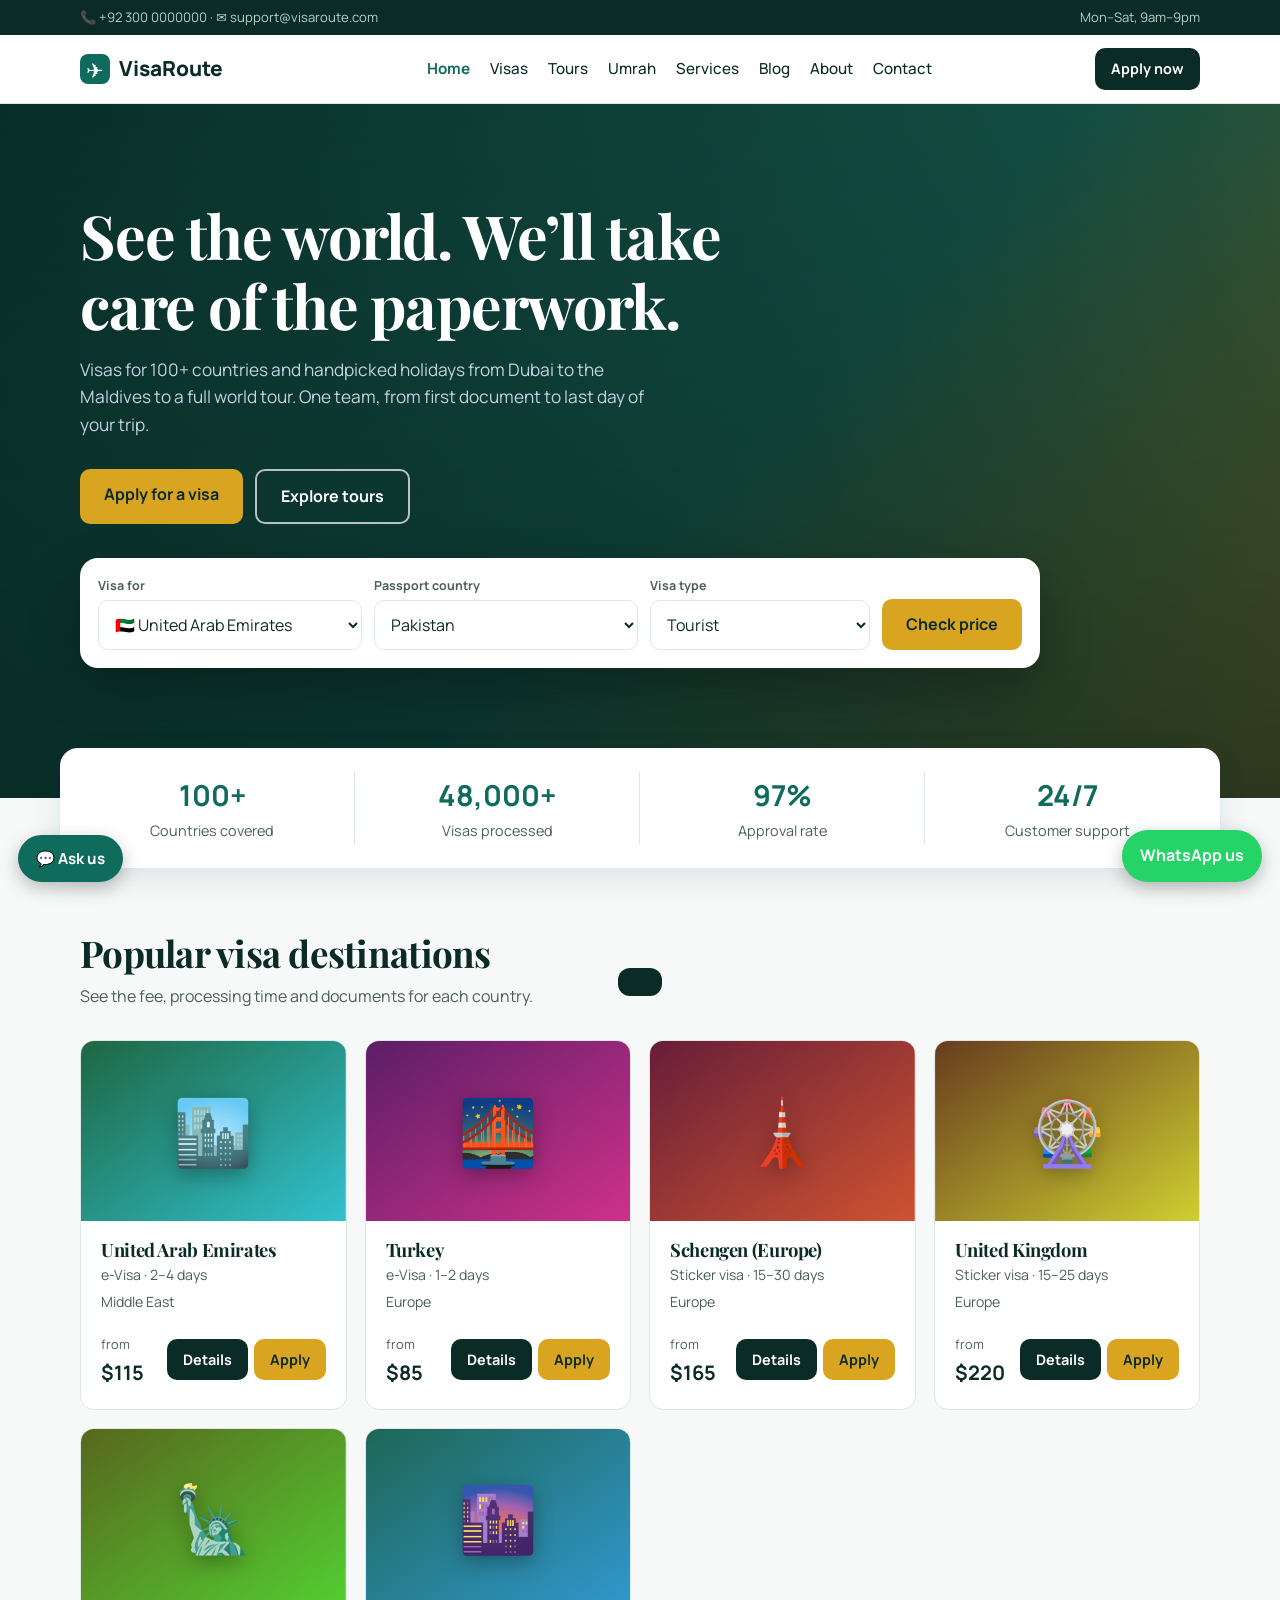
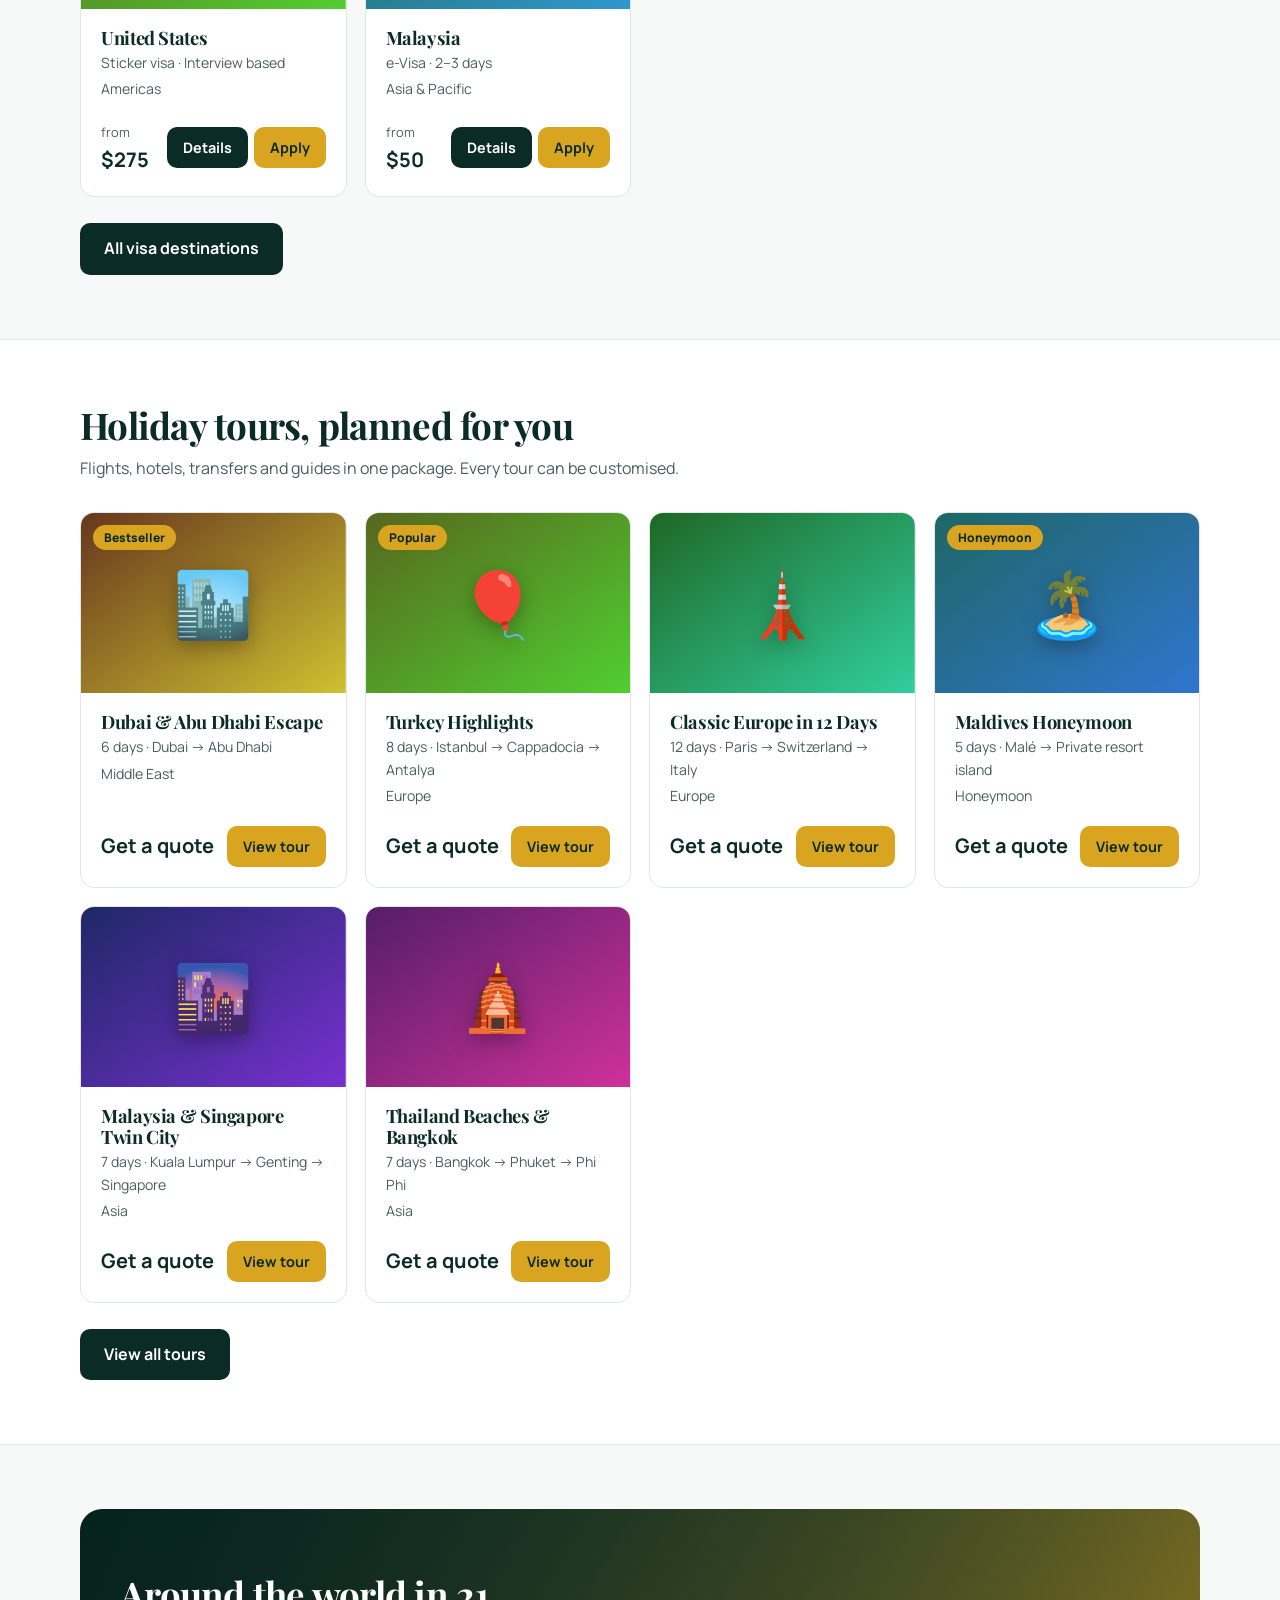
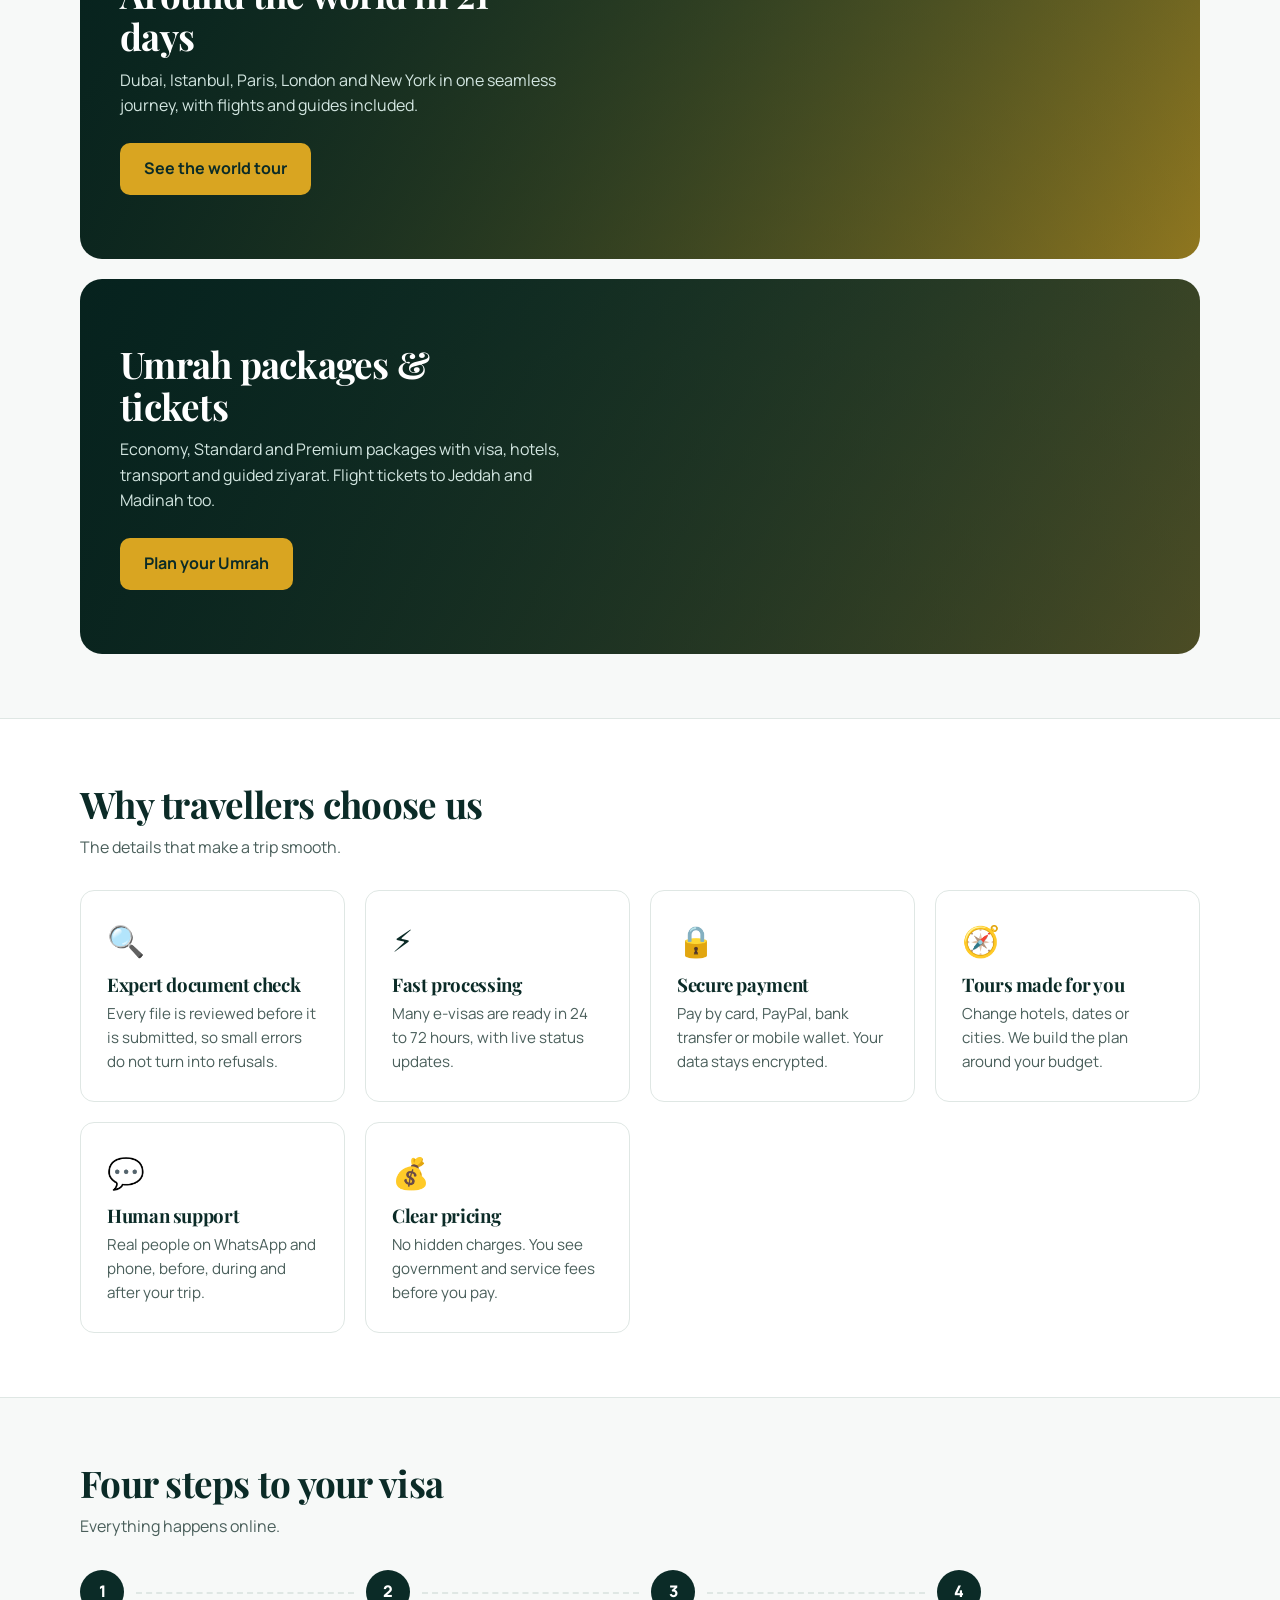
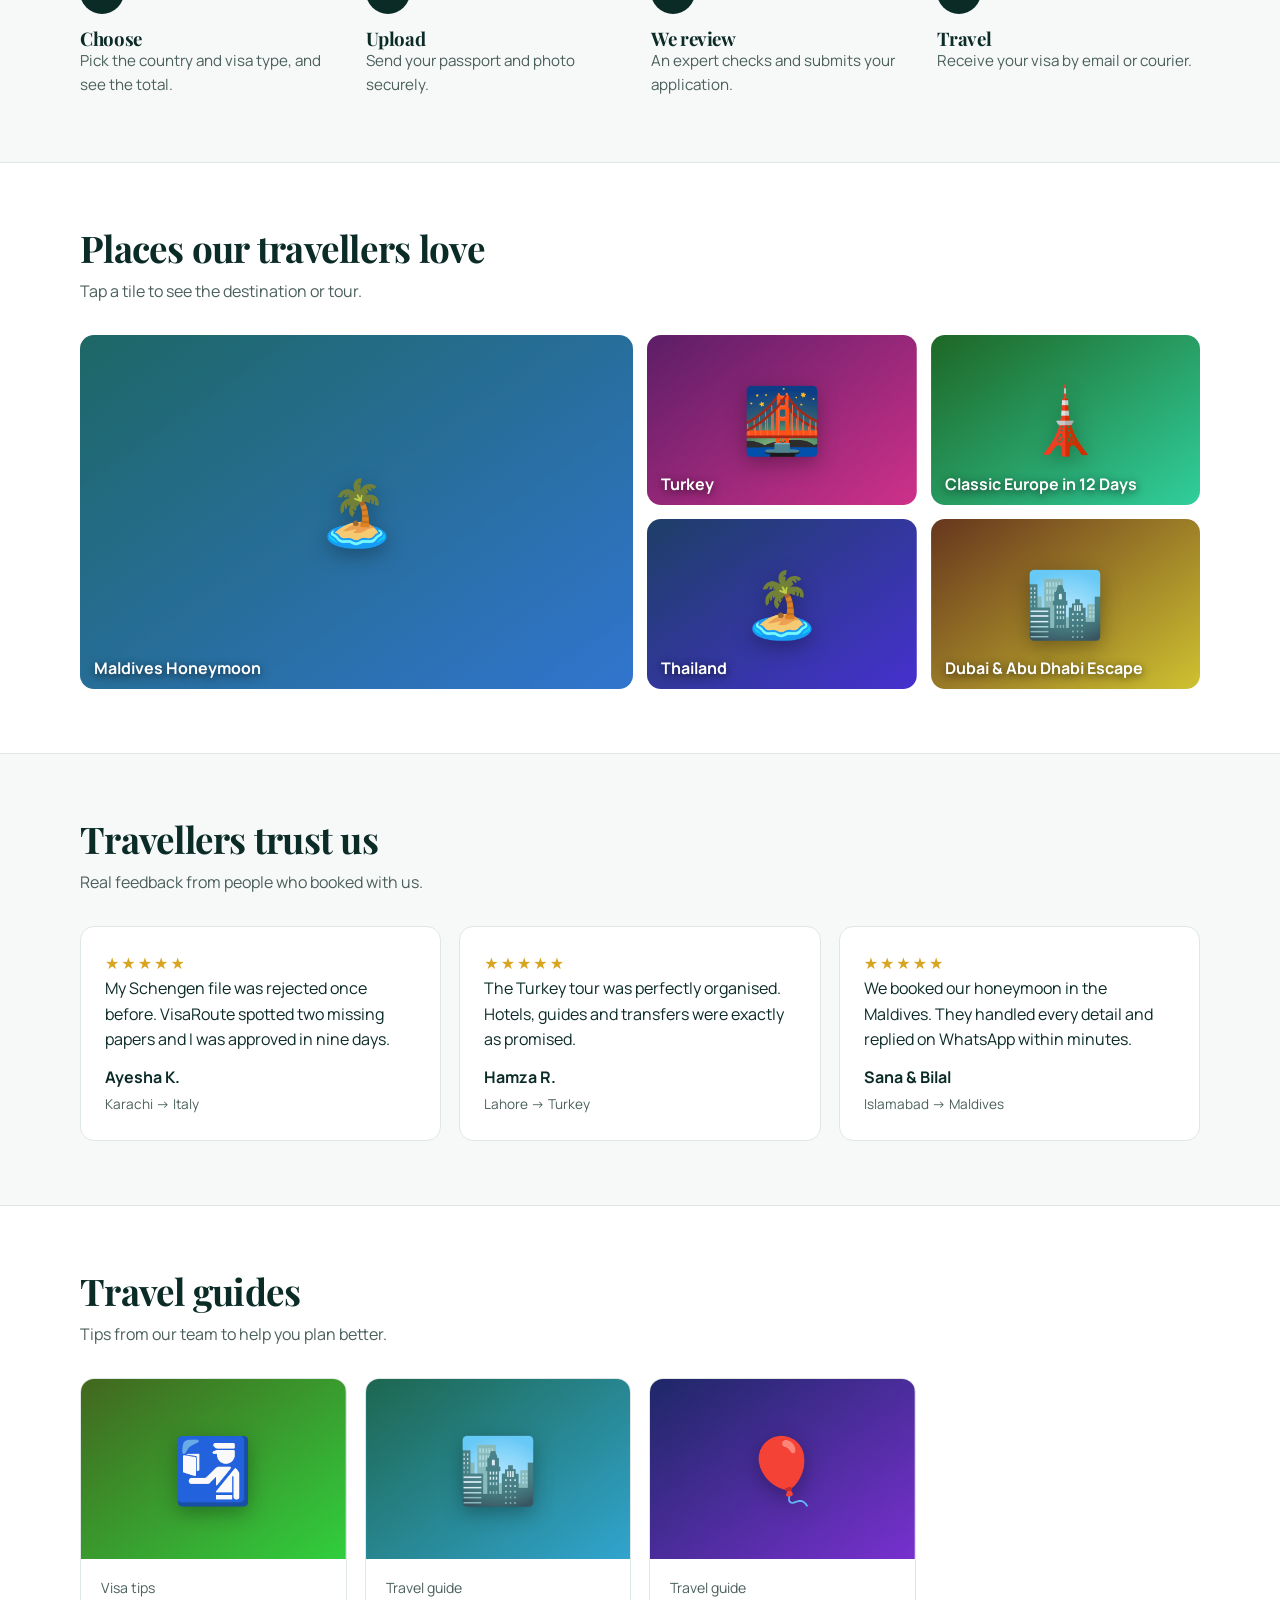
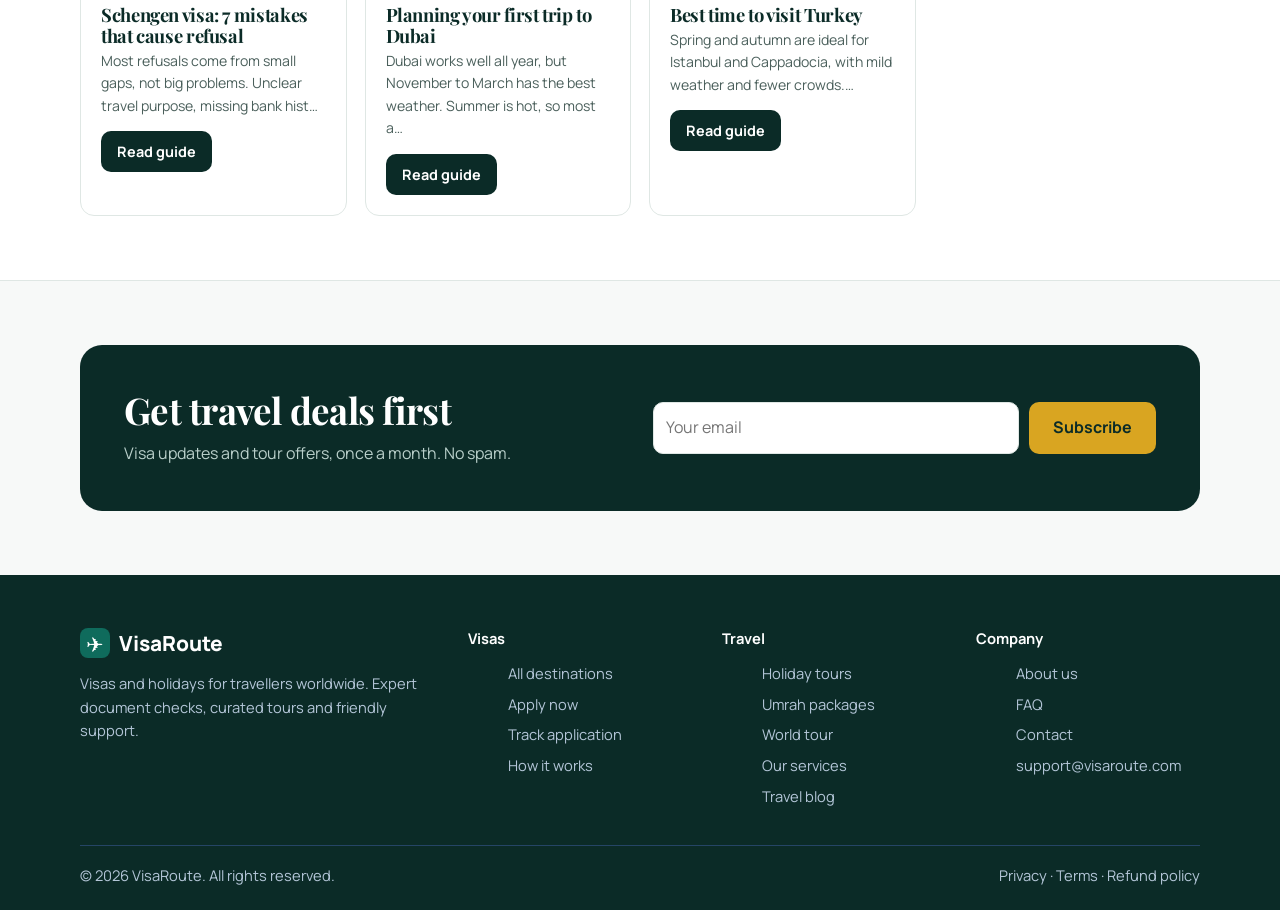
==== index.html @ 2e89bd29 "Add files via upload" ====
<!DOCTYPE html>
<html lang="en"><head><meta charset="utf-8"><meta name="viewport" content="width=device-width, initial-scale=1">
<title>VisaRoute – Visas & World Tours</title><meta name="description" content="Visa services for 100+ countries and curated holiday tours worldwide.">
<link rel="preconnect" href="https://fonts.googleapis.com"><link rel="preconnect" href="https://fonts.gstatic.com" crossorigin>
<link href="https://fonts.googleapis.com/css2?family=Manrope:wght@400;500;700;800&family=Playfair+Display:wght@600;700&display=swap" rel="stylesheet">
<link rel="stylesheet" href="style.css"></head>
<body data-page="home"><div id="hdr"></div>
<main>
<div class="hero" data-src="images/hero.jpg" data-ov="1"><div class="wrap">
<h1>See the world. We’ll take care of the paperwork.</h1>
<p>Visas for 100+ countries and handpicked holidays from Dubai to the Maldives to a full world tour. One team, from first document to last day of your trip.</p>
<div class="btns"><a class="btn" href="apply.html">Apply for a visa</a><a class="btn ghost" href="tours.html">Explore tours</a></div>
<form class="finder" id="finder"><div><label for="f-dest">Visa for</label><select id="f-dest"></select></div>
<div><label for="f-nat">Passport country</label><select id="f-nat"><option>Pakistan</option><option>India</option><option>Bangladesh</option><option>United Kingdom</option><option>Other</option></select></div>
<div><label for="f-type">Visa type</label><select id="f-type"><option>Tourist</option><option>Business</option><option>Transit</option><option>Family visit</option></select></div>
<button class="btn" type="submit">Check price</button></form></div></div>
<div class="stats"><div class="wrap"><div class="stat"><b>100+</b><span>Countries covered</span></div><div class="stat"><b>48,000+</b><span>Visas processed</span></div><div class="stat"><b>97%</b><span>Approval rate</span></div><div class="stat"><b>24/7</b><span>Customer support</span></div></div></div>
<section><div class="wrap"><h2>Popular visa destinations</h2><p class="sub">See the fee, processing time and documents for each country.</p><div class="grid" id="pop"></div>
<p style="margin-top:26px"><a class="btn dark" href="destinations.html">All visa destinations</a></p></div></section>
<section class="alt"><div class="wrap"><h2>Holiday tours, planned for you</h2><p class="sub">Flights, hotels, transfers and guides in one package. Every tour can be customised.</p><div class="grid" id="tpop"></div>
<p style="margin-top:26px"><a class="btn dark" href="tours.html">View all tours</a></p></div></section>
<section><div class="wrap"><div class="world"><h2>Around the world in 21 days</h2><p>Dubai, Istanbul, Paris, London and New York in one seamless journey, with flights and guides included.</p><a class="btn" href="tour.html?t=7">See the world tour</a></div><div class="world" style="margin-top:20px;background:linear-gradient(100deg,rgba(6,32,28,.92),rgba(6,32,28,.4)),linear-gradient(135deg,#0b3d36,#7a6a2a)"><h2>Umrah packages &amp; tickets</h2><p>Economy, Standard and Premium packages with visa, hotels, transport and guided ziyarat. Flight tickets to Jeddah and Madinah too.</p><a class="btn" href="umrah.html">Plan your Umrah</a></div></div></section>
<section class="alt"><div class="wrap"><h2>Why travellers choose us</h2><p class="sub">The details that make a trip smooth.</p><div class="feat">
<div><i>🔍</i><h3>Expert document check</h3><p>Every file is reviewed before it is submitted, so small errors do not turn into refusals.</p></div>
<div><i>⚡</i><h3>Fast processing</h3><p>Many e-visas are ready in 24 to 72 hours, with live status updates.</p></div>
<div><i>🔒</i><h3>Secure payment</h3><p>Pay by card, PayPal, bank transfer or mobile wallet. Your data stays encrypted.</p></div>
<div><i>🧭</i><h3>Tours made for you</h3><p>Change hotels, dates or cities. We build the plan around your budget.</p></div>
<div><i>💬</i><h3>Human support</h3><p>Real people on WhatsApp and phone, before, during and after your trip.</p></div>
<div><i>💰</i><h3>Clear pricing</h3><p>No hidden charges. You see government and service fees before you pay.</p></div></div></div></section>
<section><div class="wrap"><h2>Four steps to your visa</h2><p class="sub">Everything happens online.</p><div class="steps">
<div class="step"><h3>Choose</h3><p>Pick the country and visa type, and see the total.</p></div><div class="step"><h3>Upload</h3><p>Send your passport and photo securely.</p></div>
<div class="step"><h3>We review</h3><p>An expert checks and submits your application.</p></div><div class="step"><h3>Travel</h3><p>Receive your visa by email or courier.</p></div></div></div></section>
<section class="alt"><div class="wrap"><h2>Places our travellers love</h2><p class="sub">Tap a tile to see the destination or tour.</p><div class="mosaic" id="mos"></div></div></section>
<section><div class="wrap"><h2>Travellers trust us</h2><p class="sub">Real feedback from people who booked with us.</p><div class="quotes">
<div class="q"><div class="stars">★★★★★</div><p>My Schengen file was rejected once before. VisaRoute spotted two missing papers and I was approved in nine days.</p><b>Ayesha K.</b><br><span>Karachi → Italy</span></div>
<div class="q"><div class="stars">★★★★★</div><p>The Turkey tour was perfectly organised. Hotels, guides and transfers were exactly as promised.</p><b>Hamza R.</b><br><span>Lahore → Turkey</span></div>
<div class="q"><div class="stars">★★★★★</div><p>We booked our honeymoon in the Maldives. They handled every detail and replied on WhatsApp within minutes.</p><b>Sana &amp; Bilal</b><br><span>Islamabad → Maldives</span></div></div></div></section>
<section class="alt"><div class="wrap"><h2>Travel guides</h2><p class="sub">Tips from our team to help you plan better.</p><div class="grid" id="blogp"></div></div></section>
<section><div class="wrap"><div class="news"><div><h2 style="color:#fff">Get travel deals first</h2><p>Visa updates and tour offers, once a month. No spam.</p></div>
<form id="nl"><input type="email" placeholder="Your email" aria-label="Email" required><button class="btn" type="submit">Subscribe</button></form></div></div></section>
</main>
<div id="ftr"></div>
<script src="app.js"></script></body></html>
---- style.css ----
:root{--ink:#0b2b27;--ink2:#4a5f5b;--bg:#f7f9f8;--line:#dfe7e4;--teal:#0f6b5c;--teal-d:#0a4f44;--amber:#d9a521;--r:14px;font-family:Manrope,system-ui,Segoe UI,Arial,sans-serif}
*{box-sizing:border-box;margin:0}html{scroll-behavior:smooth}
body{background:var(--bg);color:var(--ink);line-height:1.6}
a{color:inherit;text-decoration:none}:focus-visible{outline:3px solid var(--amber);outline-offset:2px}
.wrap{max-width:1160px;margin:auto;padding:0 20px}section{padding:64px 0}
h1,h2,h3{line-height:1.15;letter-spacing:-.02em}h2{font-size:clamp(1.7rem,3.5vw,2.3rem);margin-bottom:10px}
.sub{color:var(--ink2);max-width:60ch;margin-bottom:30px}
.btn{display:inline-block;border:0;cursor:pointer;font:inherit;font-weight:700;padding:13px 24px;border-radius:10px;background:var(--amber);color:var(--ink);transition:background .15s}
.btn:hover{background:#ffbb1f}.btn.dark{background:var(--ink);color:#fff}.btn.teal{background:var(--teal);color:#fff}.btn.teal:hover{background:var(--teal-d)}.btn.sm{padding:9px 16px;font-size:.9rem}
header{position:sticky;top:0;z-index:20;background:rgba(255,255,255,.95);backdrop-filter:blur(8px);border-bottom:1px solid var(--line)}
.nav{display:flex;align-items:center;justify-content:space-between;height:68px}
.logo{font-weight:800;font-size:1.3rem;display:flex;gap:9px;align-items:center}
.logo i{width:30px;height:30px;border-radius:8px;background:var(--teal);display:grid;place-items:center;color:#fff;font-style:normal}
nav ul{display:flex;gap:24px;list-style:none;font-weight:500;font-size:.95rem}
nav a:hover,nav a.on{color:var(--teal)}nav a.on{font-weight:700}
.menu{display:none;background:none;border:1px solid var(--line);border-radius:8px;padding:8px 12px;font:inherit;cursor:pointer}
.hero{background:var(--ink);color:#fff;padding:72px 0 116px;position:relative;overflow:hidden}
.hero:before{content:"";position:absolute;right:-120px;top:-120px;width:520px;height:520px;border-radius:50%;border:70px solid rgba(15,139,141,.28)}
.hero .wrap{position:relative}.hero h1{font-size:clamp(2.2rem,5.6vw,3.8rem);max-width:15ch;margin-bottom:16px}
.hero p{color:#c3d3e3;max-width:54ch;font-size:1.08rem;margin-bottom:30px}
.ph{background:var(--ink);color:#fff;padding:46px 0}.ph h1{font-size:clamp(1.9rem,4vw,2.8rem)}.ph p{color:#c3d3e3;margin-top:8px;max-width:60ch}
.crumb{font-size:.85rem;color:#9fb6cc;margin-bottom:8px}.crumb a:hover{color:#fff}
.finder{background:#fff;color:var(--ink);border-radius:18px;padding:18px;display:grid;grid-template-columns:1.2fr 1.2fr 1fr auto;gap:12px;box-shadow:0 20px 50px rgba(0,0,0,.28);max-width:960px}
label{font-size:.78rem;font-weight:700;color:var(--ink2);display:block;margin-bottom:4px}
select,input,textarea{width:100%;font:inherit;padding:12px;border:1px solid var(--line);border-radius:10px;background:#fff;color:var(--ink)}
.finder .btn{align-self:end}
.stats{margin-top:-50px;position:relative;z-index:2}
.stats .wrap{display:grid;grid-template-columns:repeat(4,1fr);background:#fff;border-radius:18px;box-shadow:0 10px 30px rgba(14,42,71,.1);padding:24px 10px}
.stat{text-align:center;border-right:1px solid var(--line)}.stat:last-child{border:0}.stat b{display:block;font-size:1.8rem;color:var(--teal)}.stat span{font-size:.9rem;color:var(--ink2)}
.bar{display:flex;flex-wrap:wrap;gap:10px;margin-bottom:24px;align-items:center}.bar input{max-width:280px}
.chip{border:1px solid var(--line);background:#fff;padding:8px 16px;border-radius:99px;font:inherit;font-weight:500;cursor:pointer}
.chip[aria-pressed=true]{background:var(--ink);color:#fff;border-color:var(--ink)}
.grid{display:grid;grid-template-columns:repeat(auto-fill,minmax(250px,1fr));gap:18px}
.dest{background:#fff;border:1px solid var(--line);border-radius:var(--r);padding:22px;display:flex;flex-direction:column;gap:4px;transition:box-shadow .2s}
.dest:hover{box-shadow:0 12px 28px rgba(14,42,71,.12)}.flag{font-size:2.4rem;line-height:1}.dest h3{font-size:1.15rem;margin-top:6px}
.meta{font-size:.88rem;color:var(--ink2)}.price{display:flex;justify-content:space-between;align-items:center;margin-top:auto;padding-top:14px;gap:8px}
.price b{font-size:1.25rem}.price small{color:var(--ink2);font-size:.8rem}.price div:last-child{display:flex;gap:6px}
.types{display:grid;grid-template-columns:repeat(auto-fit,minmax(230px,1fr));gap:18px}
.type{background:#fff;border:1px solid var(--line);border-left:5px solid var(--teal);border-radius:var(--r);padding:22px}
.type:nth-child(2){border-left-color:var(--amber)}.type:nth-child(3){border-left-color:var(--ink)}.type:nth-child(4){border-left-color:#c8553d}
.type p{color:var(--ink2);font-size:.95rem;margin-top:6px}
.alt{background:#fff;border-block:1px solid var(--line)}
.steps{display:grid;grid-template-columns:repeat(4,1fr);gap:22px;counter-reset:s}
.step{position:relative;padding-top:58px}.step:before{counter-increment:s;content:counter(s);position:absolute;top:0;left:0;width:44px;height:44px;border-radius:50%;background:var(--ink);color:#fff;display:grid;place-items:center;font-weight:800}
.step:not(:last-child):after{content:"";position:absolute;top:22px;left:56px;right:-10px;border-top:2px dashed var(--line)}.step p{color:var(--ink2);font-size:.95rem}
.two{display:grid;grid-template-columns:1.5fr 1fr;gap:28px;align-items:start}
.box{background:#fff;border:1px solid var(--line);border-radius:18px;padding:28px}
.form{display:grid;grid-template-columns:1fr 1fr;gap:14px}.form .full{grid-column:1/-1}
.pay{display:grid;grid-template-columns:1fr 1fr;gap:10px}
.pay label{margin:0;display:flex;gap:10px;align-items:center;border:1.5px solid var(--line);padding:12px;border-radius:10px;font-size:.92rem;color:var(--ink);cursor:pointer}
.pay input,.chk input{width:auto}.pay label:has(input:checked){border-color:var(--teal);background:#eaf6f6}
.sum{position:sticky;top:90px}.sum .row{display:flex;justify-content:space-between;gap:10px;padding:9px 0;border-bottom:1px dashed var(--line);font-size:.95rem}
.sum .total{font-size:1.3rem;font-weight:800;border:0;padding-top:16px}.note{font-size:.82rem;color:var(--ink2);margin-top:12px}
.facts{display:grid;grid-template-columns:repeat(auto-fit,minmax(150px,1fr));gap:12px;margin-bottom:26px}
.facts div{background:#fff;border:1px solid var(--line);border-radius:12px;padding:14px}.facts span{font-size:.8rem;color:var(--ink2);display:block}.facts b{font-size:1.05rem}
.list{list-style:none;display:grid;gap:10px;margin:14px 0 0}.list li{padding-left:30px;position:relative}.list li:before{content:"✓";position:absolute;left:0;color:#fff;background:var(--teal);width:20px;height:20px;border-radius:50%;font-size:.75rem;display:grid;place-items:center;top:3px}
.tl{list-style:none;margin:20px 0 0;border-left:3px solid var(--line);padding-left:22px}.tl li{position:relative;padding-bottom:22px;color:var(--ink2)}
.tl li:before{content:"";position:absolute;left:-30px;top:4px;width:14px;height:14px;border-radius:50%;background:#fff;border:3px solid var(--line)}.tl li.done{color:var(--ink);font-weight:700}.tl li.done:before{background:var(--teal);border-color:var(--teal)}
.quotes{display:grid;grid-template-columns:repeat(auto-fit,minmax(280px,1fr));gap:18px}.q{background:#fff;border:1px solid var(--line);border-radius:var(--r);padding:24px}
.q p{margin-bottom:12px}.q span{color:var(--ink2);font-size:.85rem}.stars{color:var(--amber);letter-spacing:2px}
details{background:#fff;border:1px solid var(--line);border-radius:12px;padding:16px 20px;margin-bottom:10px}summary{font-weight:700;cursor:pointer}details p{color:var(--ink2);margin-top:8px}
.cta{background:var(--teal);color:#fff;text-align:center;border-radius:22px;padding:52px 24px}.cta p{margin:10px auto 22px;max-width:50ch;color:#d8f1f1}
footer{background:var(--ink);color:#b4c6d8;padding:52px 0 22px;font-size:.92rem}
.fgrid{display:grid;grid-template-columns:1.6fr 1fr 1fr 1fr;gap:30px;margin-bottom:30px}footer h4{color:#fff;margin-bottom:12px}footer li{list-style:none;margin-bottom:7px}footer a:hover{color:#fff}
.copy{border-top:1px solid #254566;padding-top:18px;display:flex;justify-content:space-between;flex-wrap:wrap;gap:10px}
.wa{position:fixed;right:18px;bottom:18px;z-index:30;background:#25d366;color:#fff;font-weight:700;padding:13px 18px;border-radius:99px;box-shadow:0 6px 18px rgba(0,0,0,.25)}
#toast{position:fixed;left:50%;bottom:24px;transform:translate(-50%,120px);background:var(--ink);color:#fff;padding:14px 22px;border-radius:12px;transition:transform .3s;z-index:40;max-width:90vw}#toast.on{transform:translate(-50%,0)}
.ok{text-align:center;padding:20px 0}.ok h2{color:var(--teal)}.ref{display:inline-block;background:#eaf6f6;border:2px dashed var(--teal);padding:10px 22px;border-radius:10px;font-size:1.4rem;font-weight:800;margin:12px 0}
@media(max-width:900px){nav ul{display:none;position:absolute;top:68px;left:0;right:0;background:#fff;flex-direction:column;padding:18px 20px;border-bottom:1px solid var(--line);gap:14px}nav ul.open{display:flex}.menu{display:block}
.finder{grid-template-columns:1fr 1fr}.finder .btn{grid-column:1/-1}.stats .wrap{grid-template-columns:1fr 1fr;row-gap:18px}.stat:nth-child(2){border:0}
.steps{grid-template-columns:1fr 1fr}.step:after{display:none}.two{grid-template-columns:1fr}.sum{position:static}.fgrid{grid-template-columns:1fr 1fr}}
@media(max-width:560px){.finder,.form,.pay,.steps,.fgrid{grid-template-columns:1fr}section{padding:48px 0}.hide-sm{display:none}}
@media(prefers-reduced-motion:reduce){*{transition:none!important;scroll-behavior:auto!important}}

#hdr{display:contents}
h1,h2,h3{font-family:'Playfair Display',Georgia,serif;font-weight:700}
.top{background:var(--ink);color:#b9cfca;font-size:.82rem;padding:7px 0}.top .wrap{display:flex;justify-content:space-between;gap:12px;flex-wrap:wrap}
.hero{background:linear-gradient(rgba(6,32,28,.5),rgba(6,32,28,.82)),linear-gradient(135deg,#0b3d36,#1e7a69 55%,#d9a521);background-size:cover;background-position:center;padding:96px 0 130px}
.hero:before{display:none}.hero h1{max-width:17ch}.hero .btns{display:flex;gap:12px;flex-wrap:wrap;margin-bottom:34px}
.btn.ghost{background:transparent;color:#fff;border:2px solid rgba(255,255,255,.7)}.btn.ghost:hover{background:rgba(255,255,255,.14)}
.ph{background:linear-gradient(135deg,#0b3d36,#1e7a69);background-size:cover;background-position:center;padding:60px 0}
.img{background:linear-gradient(145deg,hsl(var(--h,160) 55% 26%),hsl(calc(var(--h,160) + 35) 62% 50%));background-size:cover;background-position:center;position:relative;display:grid;place-items:center;overflow:hidden}
.img span{font-size:4rem;filter:drop-shadow(0 6px 10px rgba(0,0,0,.3))}.img.has span{display:none}
.dest{padding:0;overflow:hidden;gap:0}.dest .img{height:180px}.dest .body{padding:18px 20px 20px;display:flex;flex-direction:column;gap:4px;flex:1}
.dest h3{margin-top:0}.badge{position:absolute;top:12px;left:12px;background:var(--amber);color:var(--ink);font:800 .75rem Manrope,sans-serif;padding:4px 11px;border-radius:99px}
.feat{display:grid;grid-template-columns:repeat(auto-fit,minmax(260px,1fr));gap:20px}.feat>*{background:#fff;border:1px solid var(--line);border-radius:var(--r);padding:26px;display:block}
.feat i{font-style:normal;font-size:1.9rem;display:block;margin-bottom:8px}.feat p{color:var(--ink2);font-size:.95rem;margin-top:6px}
.mosaic{display:grid;grid-template-columns:repeat(4,1fr);grid-auto-rows:170px;gap:14px}.mosaic .img{border-radius:var(--r)}.mosaic .big{grid-column:span 2;grid-row:span 2}
.mosaic em{position:absolute;left:14px;bottom:10px;color:#fff;font:700 1rem Manrope,sans-serif;font-style:normal;text-shadow:0 2px 8px rgba(0,0,0,.7)}
.world{border-radius:22px;color:#fff;padding:64px 40px;text-align:left;background:linear-gradient(100deg,rgba(6,32,28,.92),rgba(6,32,28,.35)),linear-gradient(135deg,#0b3d36,#d9a521)}
.world h2{max-width:16ch}.world p{max-width:46ch;margin:10px 0 24px;color:#d3e6e1}
.news{background:var(--ink);color:#fff;border-radius:22px;padding:44px;display:grid;grid-template-columns:1fr 1fr;gap:26px;align-items:center}.news p{color:#b9cfca}.news form{display:flex;gap:10px}
.cols{display:grid;grid-template-columns:1fr 1fr;gap:28px}.art p{margin-bottom:16px;max-width:68ch;font-size:1.05rem}
.team{display:grid;grid-template-columns:repeat(auto-fit,minmax(200px,1fr));gap:18px;text-align:center}.team>div{background:#fff;border:1px solid var(--line);border-radius:var(--r);padding:24px}.team i{font-style:normal;font-size:3rem;display:block}
.top a:hover{color:#fff}
@media(max-width:900px){.mosaic{grid-template-columns:1fr 1fr}.news,.cols{grid-template-columns:1fr}.world{padding:44px 26px}}
@media(max-width:560px){.top .wrap>span:last-child{display:none}.news form{flex-direction:column}.hero{padding:64px 0 110px}}

nav ul{gap:20px}
.cb-btn{position:fixed;left:18px;bottom:18px;z-index:30;background:var(--teal);color:#fff;border:0;font:700 .95rem Manrope,sans-serif;padding:13px 18px;border-radius:99px;box-shadow:0 6px 18px rgba(0,0,0,.25);cursor:pointer}
.cb-btn:hover{background:var(--teal-d)}
#cb{position:fixed;left:18px;bottom:76px;width:360px;max-width:calc(100vw - 36px);height:500px;max-height:72vh;background:#fff;border-radius:18px;box-shadow:0 18px 50px rgba(0,0,0,.3);display:none;flex-direction:column;z-index:35;overflow:hidden}
#cb.open{display:flex}.cb-h{background:var(--ink);color:#fff;padding:14px 16px;display:flex;justify-content:space-between;align-items:center}.cb-h b{font-family:'Playfair Display',serif;font-size:1.1rem}.cb-h small{display:block;color:#9fc3bb;font-size:.75rem}
.cb-h button{background:none;border:0;color:#fff;font-size:1.4rem;cursor:pointer}
.cb-m{flex:1;overflow:auto;padding:14px;display:flex;flex-direction:column;gap:10px;background:var(--bg)}
.m{max-width:86%;padding:10px 13px;border-radius:14px;font-size:.92rem;line-height:1.5}.m.b{background:#fff;border:1px solid var(--line);align-self:flex-start}.m.u{background:var(--teal);color:#fff;align-self:flex-end}
.m a{color:var(--teal);font-weight:700;text-decoration:underline}
.cb-q{display:flex;gap:6px;flex-wrap:wrap;padding:8px 12px;border-top:1px solid var(--line);background:#fff}.cb-q button{border:1px solid var(--line);background:#fff;border-radius:99px;padding:6px 12px;font:500 .8rem Manrope,sans-serif;cursor:pointer}.cb-q button:hover{border-color:var(--teal);color:var(--teal)}
.cb-f{display:flex;gap:8px;padding:10px;border-top:1px solid var(--line);background:#fff}.cb-f input{flex:1;padding:10px}.cb-f .btn{padding:10px 16px}
@media(max-width:560px){#cb{left:10px;bottom:70px;height:70vh}.cb-btn{left:10px}}
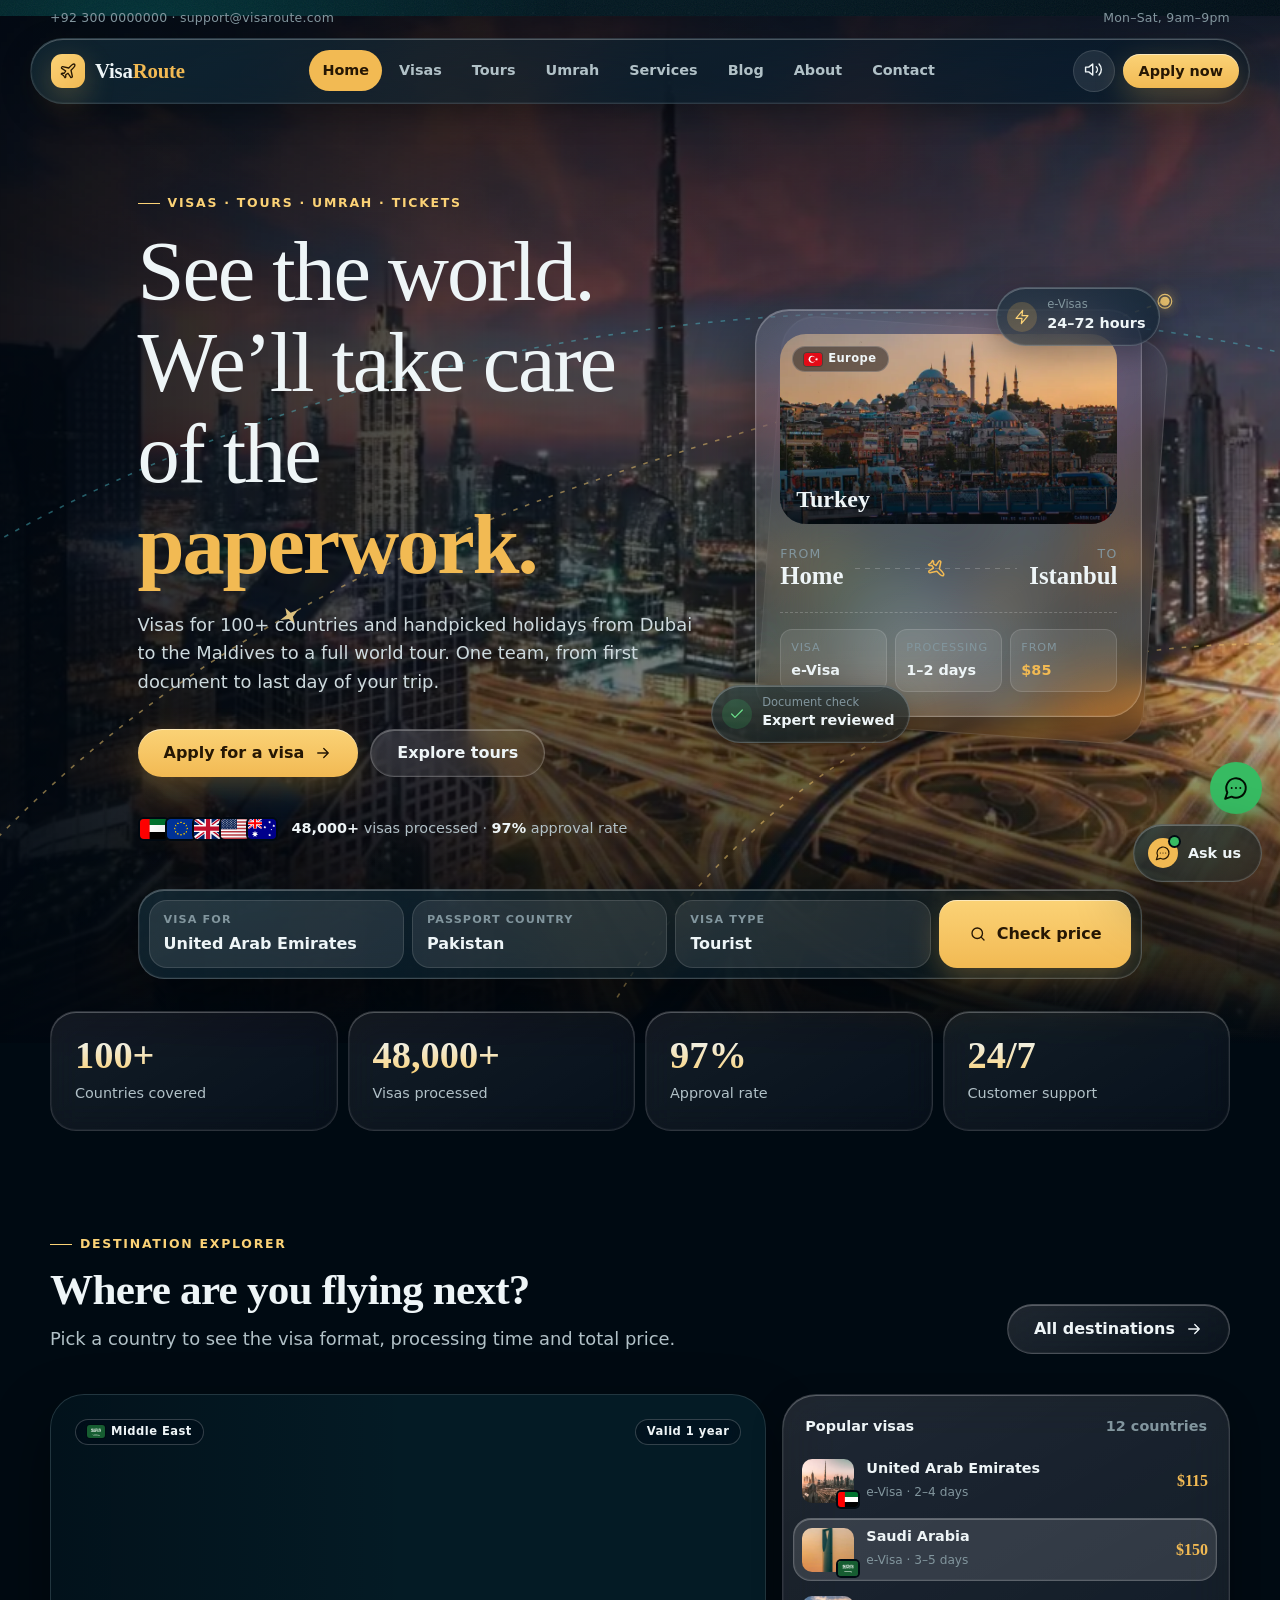
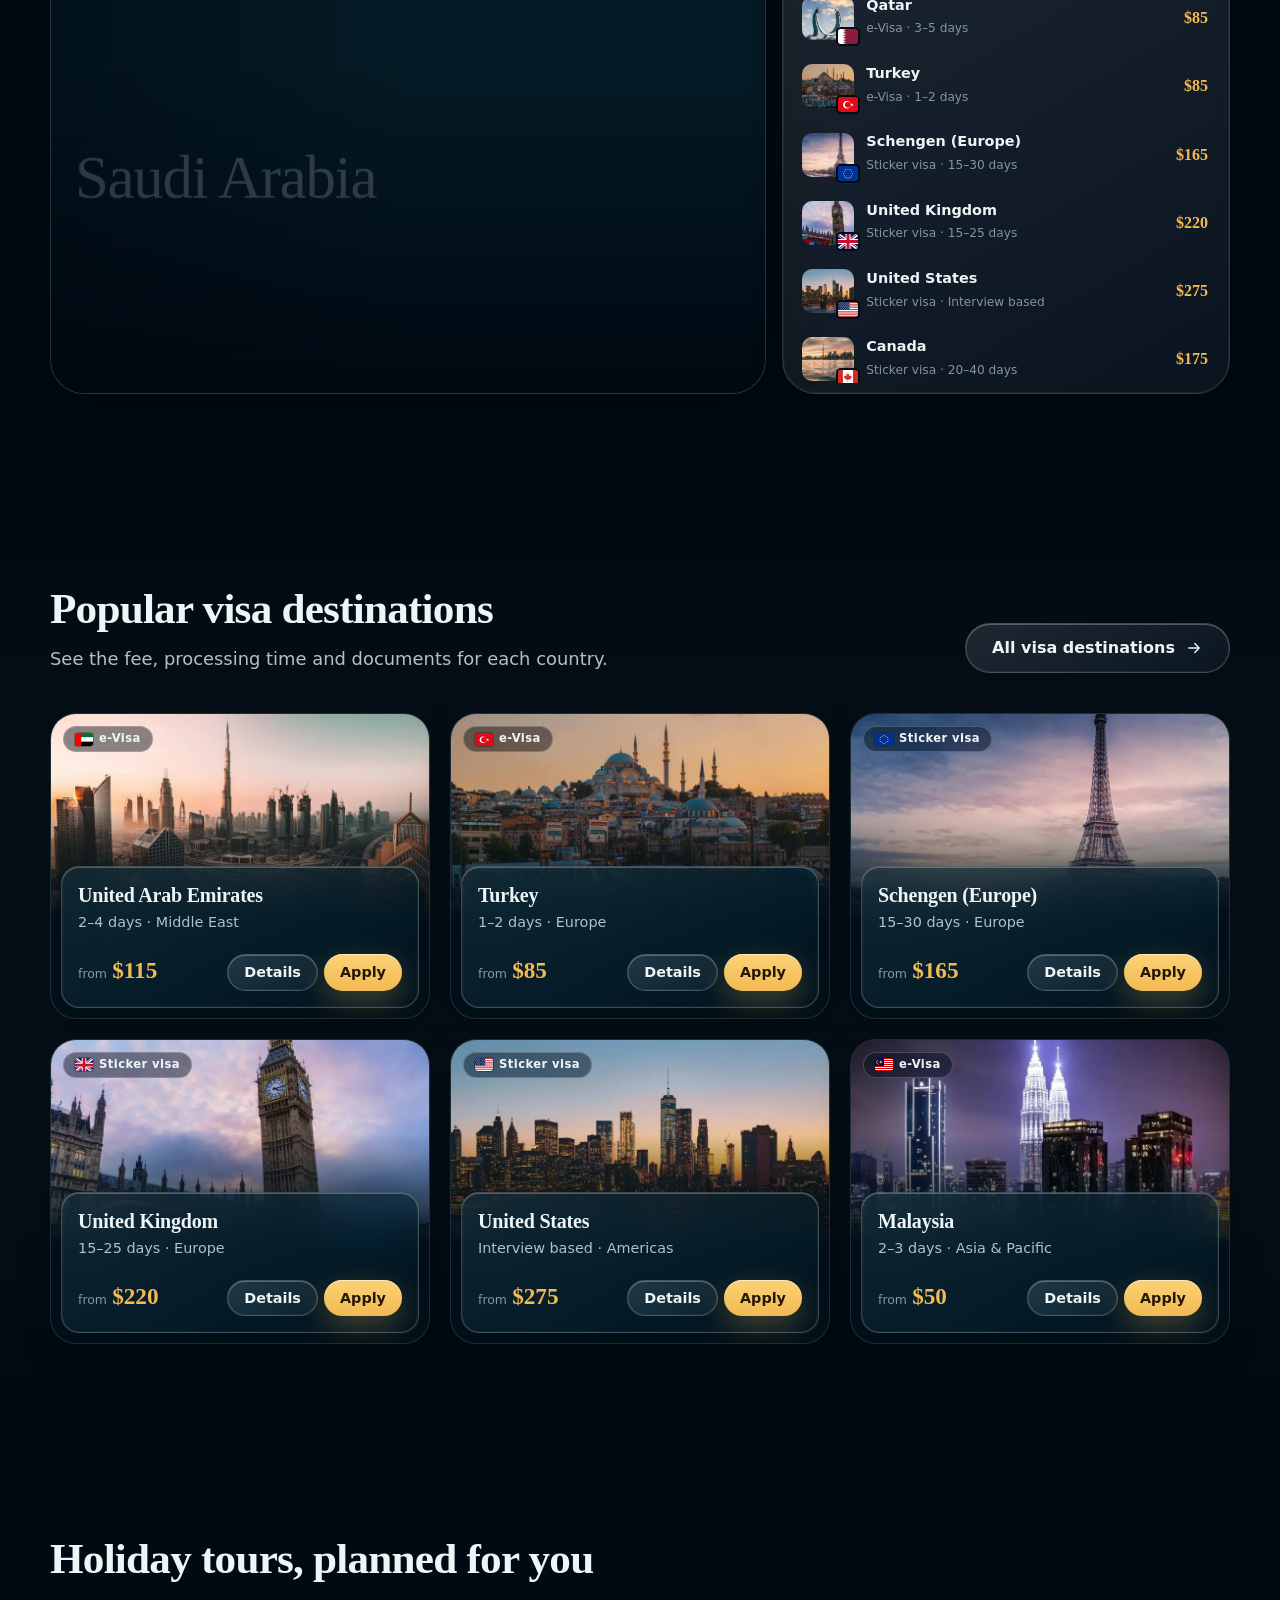
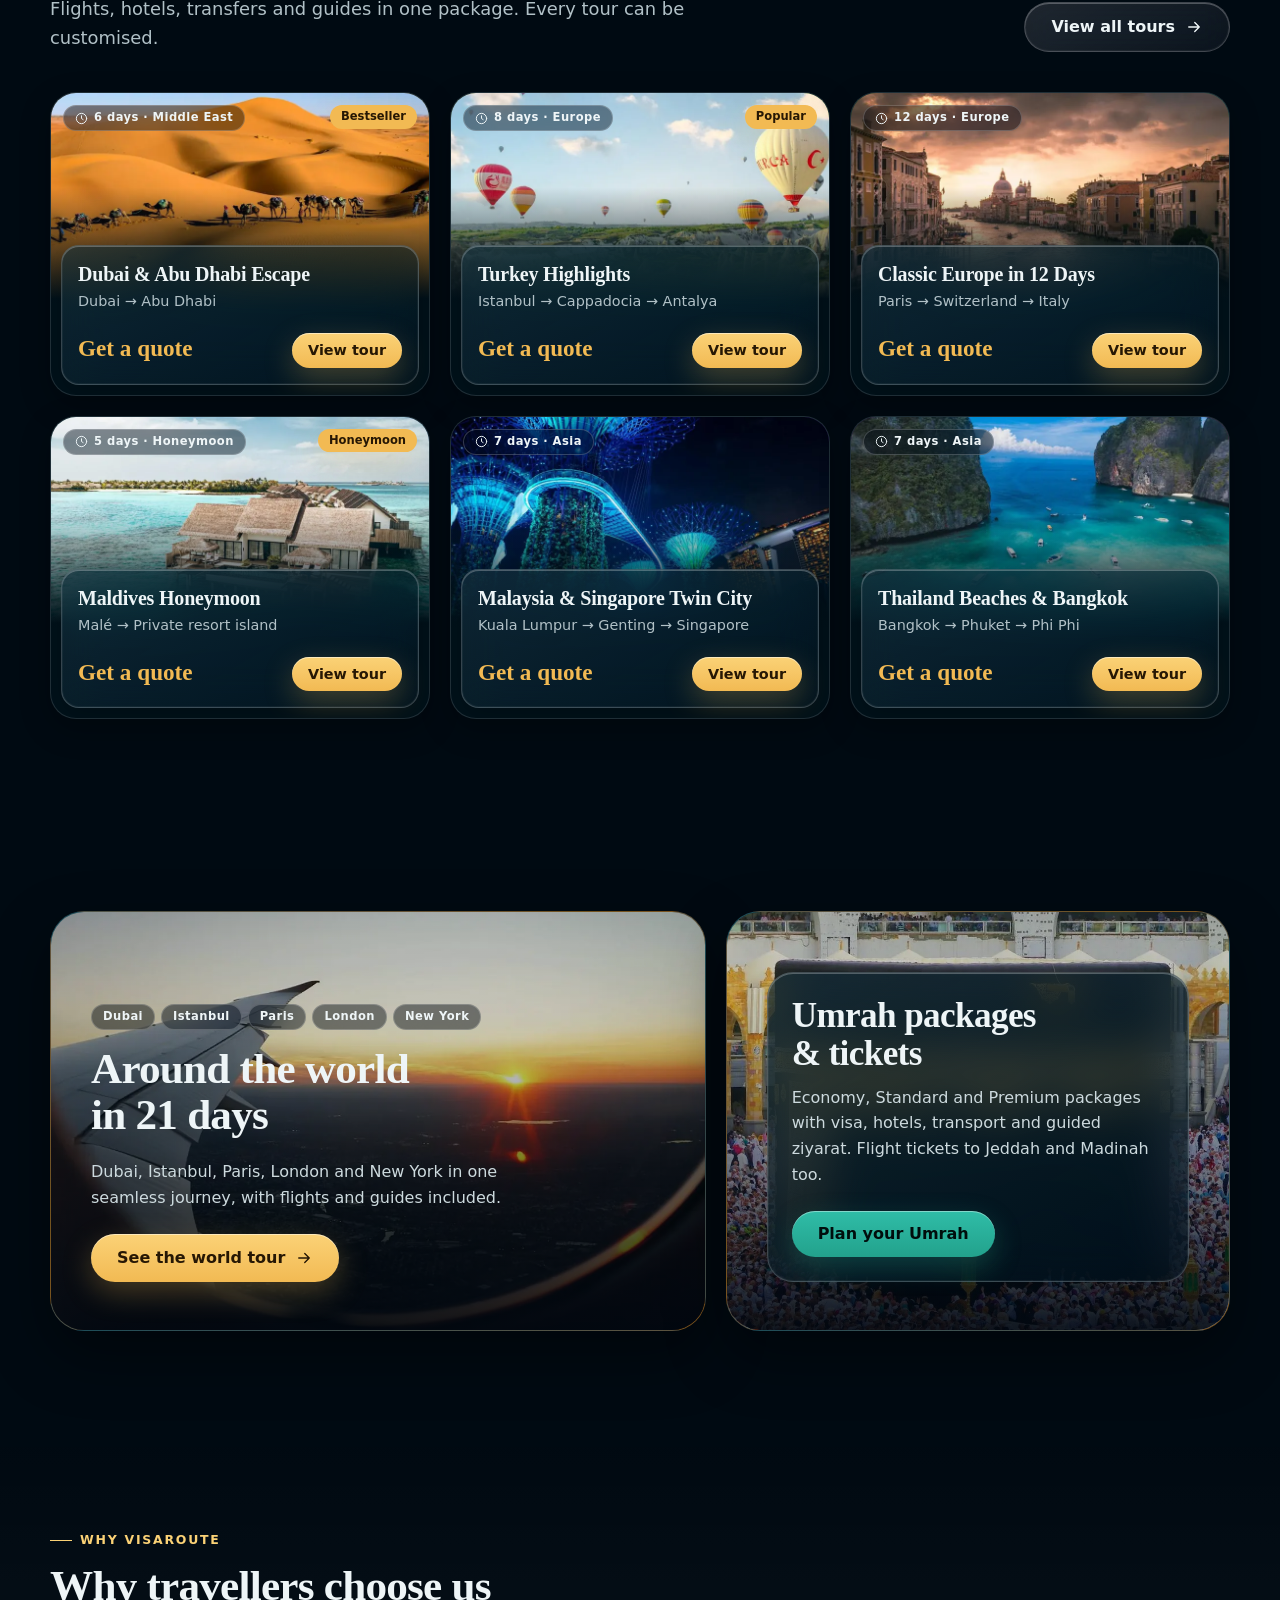
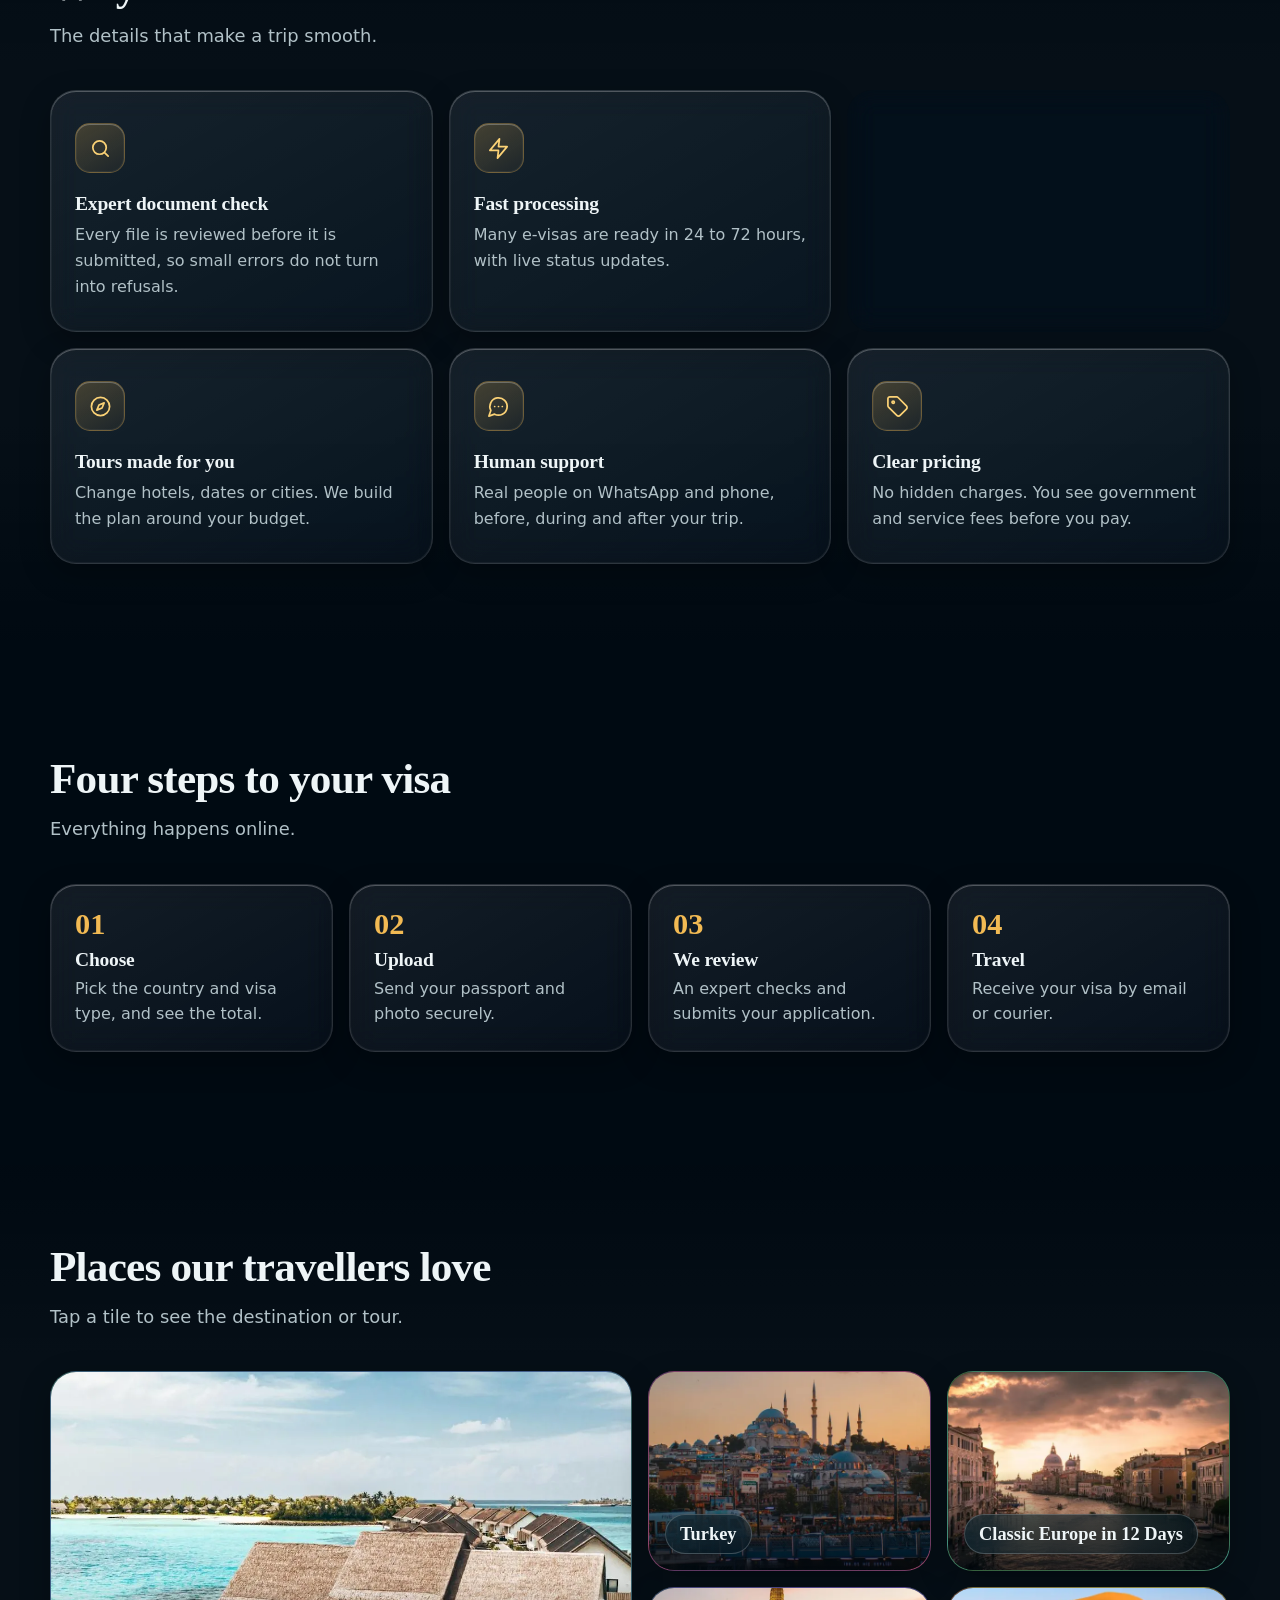
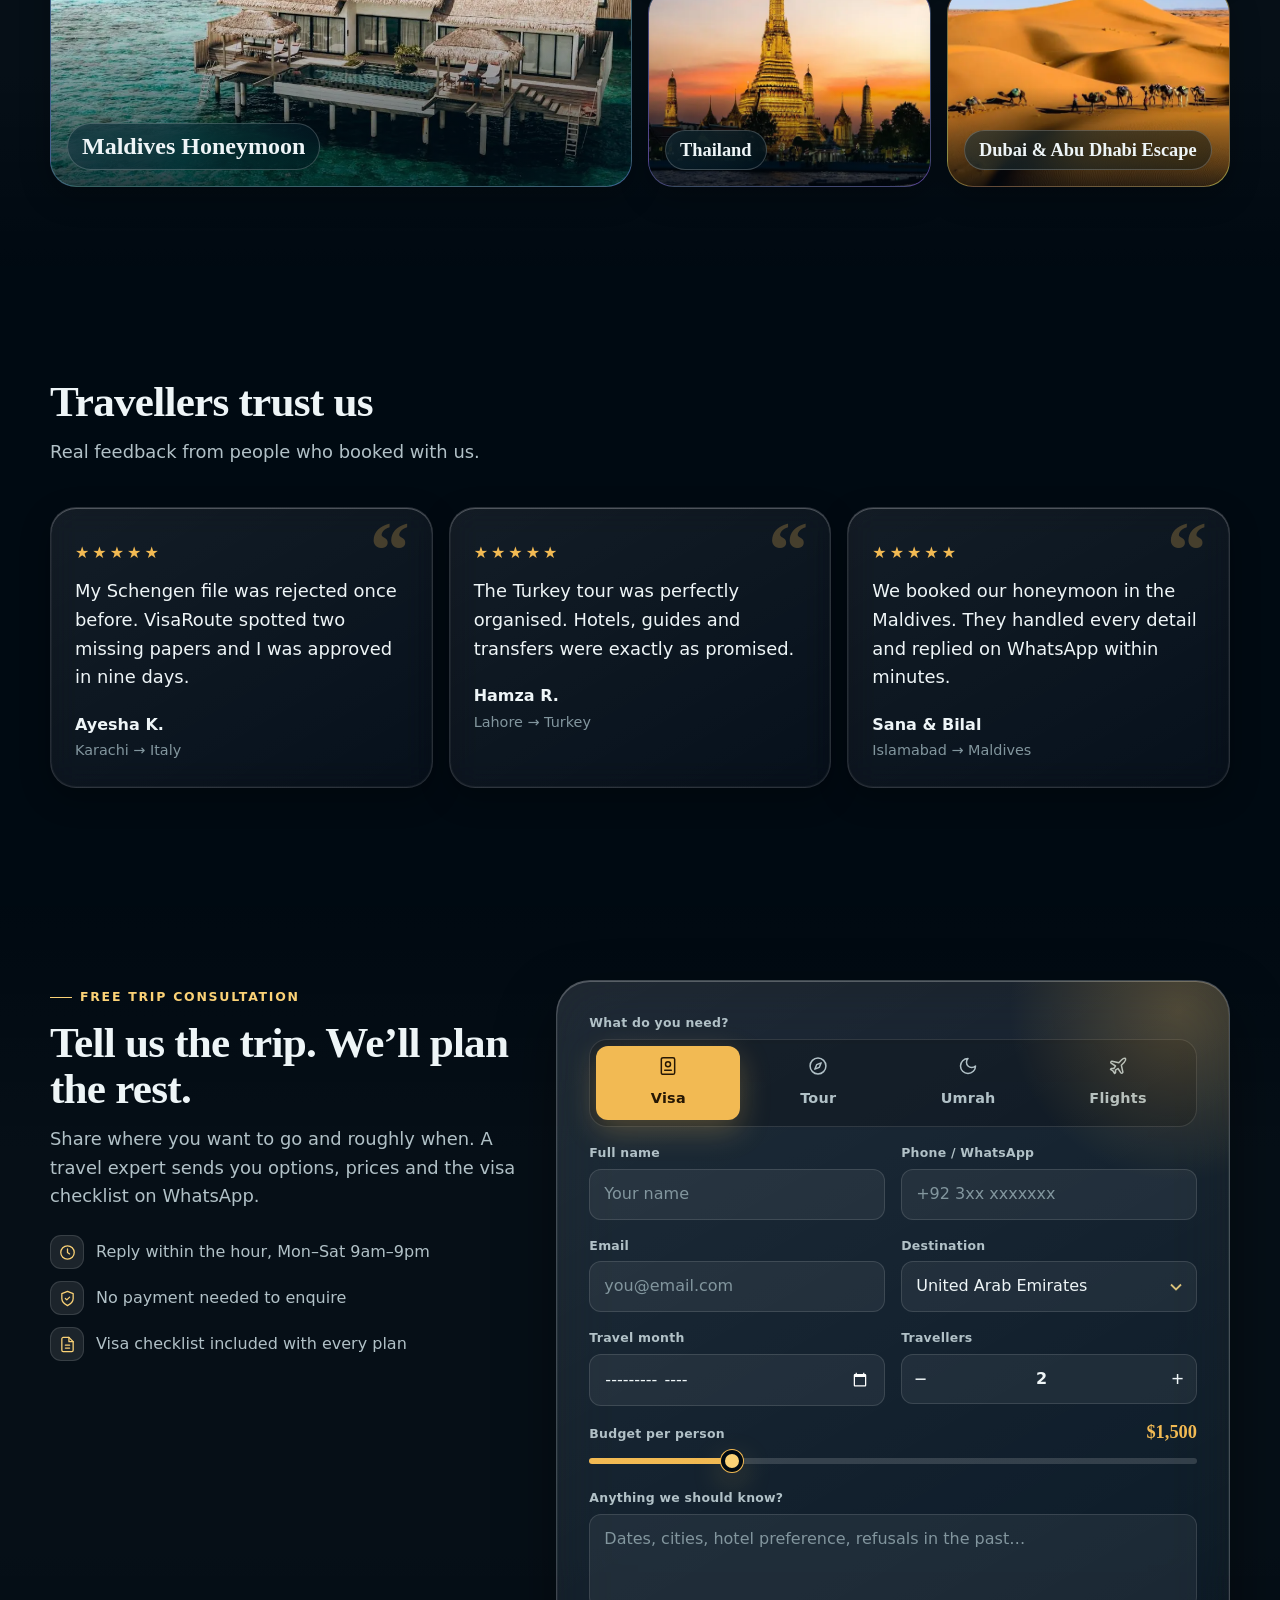
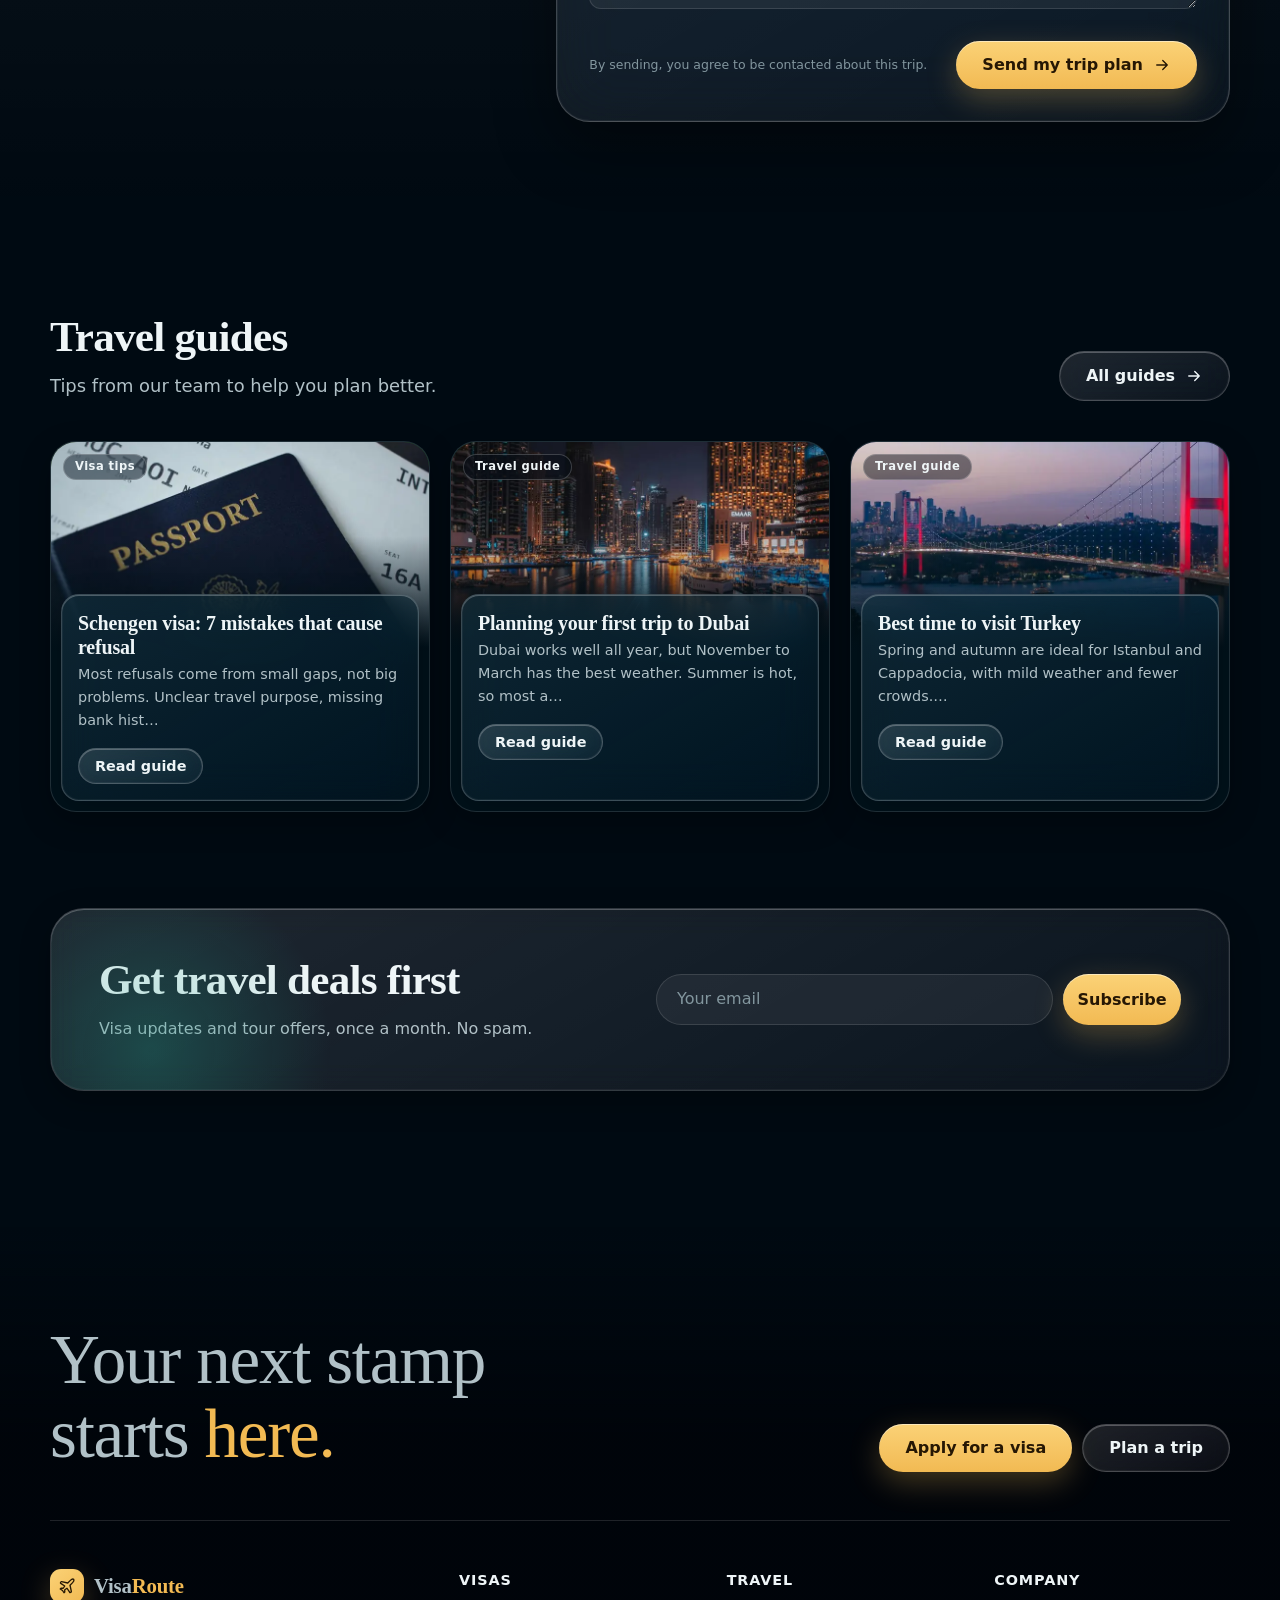
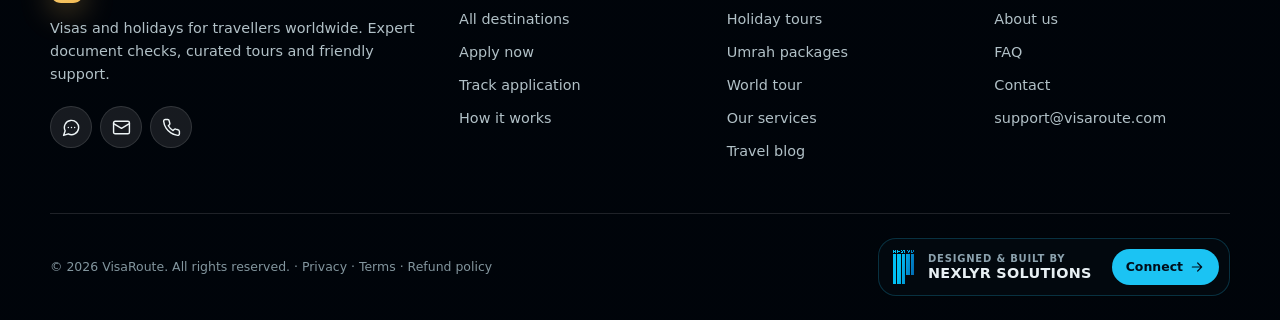
==== commit cf0dbba9: "Redesign: cinematic glassmorphism, local landmark photos, destination explorer, trip-planner form, s" ====
--- a/index.html
+++ b/index.html
@@ -1,42 +1,129 @@
 <!DOCTYPE html>
-<html lang="en"><head><meta charset="utf-8"><meta name="viewport" content="width=device-width, initial-scale=1">
-<title>VisaRoute – Visas & World Tours</title><meta name="description" content="Visa services for 100+ countries and curated holiday tours worldwide.">
-<link rel="preconnect" href="https://fonts.googleapis.com"><link rel="preconnect" href="https://fonts.gstatic.com" crossorigin>
-<link href="https://fonts.googleapis.com/css2?family=Manrope:wght@400;500;700;800&family=Playfair+Display:wght@600;700&display=swap" rel="stylesheet">
-<link rel="stylesheet" href="style.css"></head>
+<html lang="en"><head><meta charset="utf-8"><meta name="viewport" content="width=device-width, initial-scale=1, viewport-fit=cover">
+<title>VisaRoute – Visas, Tours &amp; Umrah Worldwide</title>
+<meta name="description" content="Visa services for 100+ countries, curated holiday tours, world tours and Umrah packages. Expert document checks and human support on WhatsApp.">
+<meta name="theme-color" content="#0b1620">
+<link rel="preload" href="fonts/fraunces.woff2" as="font" type="font/woff2" crossorigin>
+<link rel="preload" href="fonts/manrope.woff2" as="font" type="font/woff2" crossorigin>
+<link rel="preload" as="image" href="images/hero.webp" fetchpriority="high">
+<link rel="icon" href="images/favicon.svg" type="image/svg+xml"><link rel="stylesheet" href="style.css"></head>
 <body data-page="home"><div id="hdr"></div>
 <main>
-<div class="hero" data-src="images/hero.jpg" data-ov="1"><div class="wrap">
-<h1>See the world. We’ll take care of the paperwork.</h1>
-<p>Visas for 100+ countries and handpicked holidays from Dubai to the Maldives to a full world tour. One team, from first document to last day of your trip.</p>
-<div class="btns"><a class="btn" href="apply.html">Apply for a visa</a><a class="btn ghost" href="tours.html">Explore tours</a></div>
-<form class="finder" id="finder"><div><label for="f-dest">Visa for</label><select id="f-dest"></select></div>
-<div><label for="f-nat">Passport country</label><select id="f-nat"><option>Pakistan</option><option>India</option><option>Bangladesh</option><option>United Kingdom</option><option>Other</option></select></div>
-<div><label for="f-type">Visa type</label><select id="f-type"><option>Tourist</option><option>Business</option><option>Transit</option><option>Family visit</option></select></div>
-<button class="btn" type="submit">Check price</button></form></div></div>
+<section class="hero" aria-labelledby="h-title">
+ <div class="hero-fallback"></div>
+ <div class="hero-media" id="heroMedia"><img src="images/hero.webp" alt="" fetchpriority="high" onerror="this.remove()"></div>
+ <svg class="routes" viewBox="0 0 1440 900" preserveAspectRatio="xMidYMid slice" aria-hidden="true">
+  <path id="rt1" class="r" d="M120 760 C 420 420, 820 380, 1180 250"/>
+  <path class="r r2" d="M60 520 C 380 300, 900 180, 1380 320"/>
+  <path class="r" d="M700 860 C 860 600, 1120 520, 1400 560"/>
+  <circle cx="120" cy="760" r="4"/><circle class="pulse" cx="120" cy="760" r="6"/>
+  <circle cx="1180" cy="250" r="4"/><circle class="pulse" cx="1180" cy="250" r="6" style="animation-delay:1.5s"/>
+  <circle cx="1380" cy="320" r="3"/><circle cx="1400" cy="560" r="3"/>
+  <g fill="#f3d58a"><path d="M0-9l3 7 7 2-7 2-3 7-1-7-6-2 6-2z" transform="rotate(90)"/>
+   <animateMotion dur="14s" repeatCount="indefinite" rotate="auto" keyPoints="0;1" keyTimes="0;1" calcMode="spline" keySplines=".45 0 .55 1"><mpath href="#rt1"/></animateMotion></g>
+ </svg>
+ <div class="wrap">
+  <div class="hero-grid">
+   <div>
+    <span class="eyebrow">Visas · Tours · Umrah · Tickets</span>
+    <h1 id="h-title">See the world. We’ll take care of the <span class="gold">paperwork.</span></h1>
+    <p class="lead">Visas for 100+ countries and handpicked holidays from Dubai to the Maldives to a full world tour. One team, from first document to last day of your trip.</p>
+    <div class="btns"><a class="btn" href="apply.html">Apply for a visa <i data-ic="arrow"></i></a><a class="btn ghost" href="tours.html">Explore tours</a></div>
+    <div class="trust"><div class="stack" id="flagStack"></div><span><b>48,000+</b> visas processed · <b>97%</b> approval rate</span></div>
+   </div>
+   <div class="pass-stack" aria-label="Featured visa">
+    <div class="pass-back"></div>
+    <div class="pass spot" id="pass">
+     <div class="pass-photo" id="passPhoto"><span class="tag" id="passTag"></span><div class="where" id="passWhere"></div></div>
+     <div class="pass-route"><div><small>From</small><b>Home</b></div><div class="ln"><i data-ic="plane"></i></div><div style="text-align:right"><small>To</small><b id="passTo"></b></div></div>
+     <div class="pass-meta"><div><span>Visa</span><b id="passK"></b></div><div><span>Processing</span><b id="passT"></b></div><div><span>From</span><b class="gold" id="passP"></b></div></div>
+    </div>
+    <div class="float-chip fc-1"><i data-ic="check"></i><div><small>Document check</small><b>Expert reviewed</b></div></div>
+    <div class="float-chip fc-2"><i data-ic="bolt" style="background:oklch(82% .135 80 / .2);color:var(--c-gold-2)"></i><div><small>e-Visas</small><b>24–72 hours</b></div></div>
+   </div>
+  </div>
+  <form class="finder" id="finder" aria-label="Check visa price">
+   <div><label for="f-dest">Visa for</label><select id="f-dest"></select></div>
+   <div><label for="f-nat">Passport country</label><select id="f-nat"><option>Pakistan</option><option>India</option><option>Bangladesh</option><option>United Kingdom</option><option>Other</option></select></div>
+   <div><label for="f-type">Visa type</label><select id="f-type"><option>Tourist</option><option>Business</option><option>Transit</option><option>Family visit</option></select></div>
+   <button class="btn" type="submit"><i data-ic="search"></i>Check price</button>
+  </form>
+ </div>
+</section>
+
 <div class="stats"><div class="wrap"><div class="stat"><b>100+</b><span>Countries covered</span></div><div class="stat"><b>48,000+</b><span>Visas processed</span></div><div class="stat"><b>97%</b><span>Approval rate</span></div><div class="stat"><b>24/7</b><span>Customer support</span></div></div></div>
-<section><div class="wrap"><h2>Popular visa destinations</h2><p class="sub">See the fee, processing time and documents for each country.</p><div class="grid" id="pop"></div>
-<p style="margin-top:26px"><a class="btn dark" href="destinations.html">All visa destinations</a></p></div></section>
-<section class="alt"><div class="wrap"><h2>Holiday tours, planned for you</h2><p class="sub">Flights, hotels, transfers and guides in one package. Every tour can be customised.</p><div class="grid" id="tpop"></div>
-<p style="margin-top:26px"><a class="btn dark" href="tours.html">View all tours</a></p></div></section>
-<section><div class="wrap"><div class="world"><h2>Around the world in 21 days</h2><p>Dubai, Istanbul, Paris, London and New York in one seamless journey, with flights and guides included.</p><a class="btn" href="tour.html?t=7">See the world tour</a></div><div class="world" style="margin-top:20px;background:linear-gradient(100deg,rgba(6,32,28,.92),rgba(6,32,28,.4)),linear-gradient(135deg,#0b3d36,#7a6a2a)"><h2>Umrah packages &amp; tickets</h2><p>Economy, Standard and Premium packages with visa, hotels, transport and guided ziyarat. Flight tickets to Jeddah and Madinah too.</p><a class="btn" href="umrah.html">Plan your Umrah</a></div></div></section>
-<section class="alt"><div class="wrap"><h2>Why travellers choose us</h2><p class="sub">The details that make a trip smooth.</p><div class="feat">
-<div><i>🔍</i><h3>Expert document check</h3><p>Every file is reviewed before it is submitted, so small errors do not turn into refusals.</p></div>
-<div><i>⚡</i><h3>Fast processing</h3><p>Many e-visas are ready in 24 to 72 hours, with live status updates.</p></div>
-<div><i>🔒</i><h3>Secure payment</h3><p>Pay by card, PayPal, bank transfer or mobile wallet. Your data stays encrypted.</p></div>
-<div><i>🧭</i><h3>Tours made for you</h3><p>Change hotels, dates or cities. We build the plan around your budget.</p></div>
-<div><i>💬</i><h3>Human support</h3><p>Real people on WhatsApp and phone, before, during and after your trip.</p></div>
-<div><i>💰</i><h3>Clear pricing</h3><p>No hidden charges. You see government and service fees before you pay.</p></div></div></div></section>
+
+<section id="explore"><div class="wrap">
+ <div class="sec-head"><div><span class="eyebrow">Destination explorer</span><h2>Where are you flying next?</h2><p class="sub">Pick a country to see the visa format, processing time and total price.</p></div><a class="btn dark" href="destinations.html">All destinations <i data-ic="arrow"></i></a></div>
+ <div class="explorer">
+  <div class="stage" id="stage"><div class="ph-a"></div><div class="ph-b"></div>
+   <div class="stage-top"><span class="tag" id="stRegion"></span><span class="tag" id="stValid"></span></div>
+   <div class="stage-info"><h3 id="stName"></h3>
+    <div class="stage-cards"><div><span>Visa format</span><b id="stK"></b></div><div><span>Processing</span><b id="stT"></b></div><div><span>Max stay</span><b id="stS"></b></div><div class="gold"><span>Total from</span><b id="stP"></b></div></div>
+    <div class="stage-cta"><a class="btn" id="stApply" href="apply.html">Apply now</a><a class="btn ghost" id="stMore" href="destinations.html">Requirements</a></div>
+   </div>
+  </div>
+  <div class="rail"><div class="rail-h">Popular visas <span>12 countries</span></div><ul id="rail" role="tablist" aria-label="Destinations"></ul></div>
+ </div>
+</div></section>
+
+<section class="alt"><div class="wrap"><div class="sec-head"><div><h2>Popular visa destinations</h2><p class="sub">See the fee, processing time and documents for each country.</p></div><a class="btn dark" href="destinations.html">All visa destinations <i data-ic="arrow"></i></a></div><div class="grid" id="pop"></div></div></section>
+
+<section><div class="wrap"><div class="sec-head"><div><h2>Holiday tours, planned for you</h2><p class="sub">Flights, hotels, transfers and guides in one package. Every tour can be customised.</p></div><a class="btn dark" href="tours.html">View all tours <i data-ic="arrow"></i></a></div><div class="grid" id="tpop"></div></div></section>
+
+<section><div class="wrap"><div class="banners">
+ <div class="world spot"><div class="img" data-src="images/world-tour.webp"></div>
+  <div class="route-pills"><span class="tag">Dubai</span><span class="tag">Istanbul</span><span class="tag">Paris</span><span class="tag">London</span><span class="tag">New York</span></div>
+  <h2>Around the world in 21 days</h2><p>Dubai, Istanbul, Paris, London and New York in one seamless journey, with flights and guides included.</p><div><a class="btn" href="tour.html?t=7">See the world tour <i data-ic="arrow"></i></a></div></div>
+ <div class="world spot"><div class="img" data-src="images/umrah-package.webp"></div>
+  <div class="glass-panel"><h2 style="font-size:clamp(1.6rem,3vw,2.2rem)">Umrah packages &amp; tickets</h2><p>Economy, Standard and Premium packages with visa, hotels, transport and guided ziyarat. Flight tickets to Jeddah and Madinah too.</p><a class="btn teal" href="umrah.html">Plan your Umrah</a></div></div>
+</div></div></section>
+
+<section class="alt"><div class="wrap"><span class="eyebrow">Why VisaRoute</span><h2>Why travellers choose us</h2><p class="sub">The details that make a trip smooth.</p><div class="feat">
+<div class="spot"><i data-ic="search"></i><h3>Expert document check</h3><p>Every file is reviewed before it is submitted, so small errors do not turn into refusals.</p></div>
+<div class="spot"><i data-ic="bolt"></i><h3>Fast processing</h3><p>Many e-visas are ready in 24 to 72 hours, with live status updates.</p></div>
+<div class="spot"><i data-ic="lock"></i><h3>Secure payment</h3><p>Pay by card, PayPal, bank transfer or mobile wallet. Your data stays encrypted.</p></div>
+<div class="spot"><i data-ic="compass"></i><h3>Tours made for you</h3><p>Change hotels, dates or cities. We build the plan around your budget.</p></div>
+<div class="spot"><i data-ic="chat"></i><h3>Human support</h3><p>Real people on WhatsApp and phone, before, during and after your trip.</p></div>
+<div class="spot"><i data-ic="tag"></i><h3>Clear pricing</h3><p>No hidden charges. You see government and service fees before you pay.</p></div></div></div></section>
+
 <section><div class="wrap"><h2>Four steps to your visa</h2><p class="sub">Everything happens online.</p><div class="steps">
-<div class="step"><h3>Choose</h3><p>Pick the country and visa type, and see the total.</p></div><div class="step"><h3>Upload</h3><p>Send your passport and photo securely.</p></div>
-<div class="step"><h3>We review</h3><p>An expert checks and submits your application.</p></div><div class="step"><h3>Travel</h3><p>Receive your visa by email or courier.</p></div></div></div></section>
+<div class="step spot"><h3>Choose</h3><p>Pick the country and visa type, and see the total.</p></div><div class="step spot"><h3>Upload</h3><p>Send your passport and photo securely.</p></div>
+<div class="step spot"><h3>We review</h3><p>An expert checks and submits your application.</p></div><div class="step spot"><h3>Travel</h3><p>Receive your visa by email or courier.</p></div></div></div></section>
+
 <section class="alt"><div class="wrap"><h2>Places our travellers love</h2><p class="sub">Tap a tile to see the destination or tour.</p><div class="mosaic" id="mos"></div></div></section>
+
 <section><div class="wrap"><h2>Travellers trust us</h2><p class="sub">Real feedback from people who booked with us.</p><div class="quotes">
-<div class="q"><div class="stars">★★★★★</div><p>My Schengen file was rejected once before. VisaRoute spotted two missing papers and I was approved in nine days.</p><b>Ayesha K.</b><br><span>Karachi → Italy</span></div>
-<div class="q"><div class="stars">★★★★★</div><p>The Turkey tour was perfectly organised. Hotels, guides and transfers were exactly as promised.</p><b>Hamza R.</b><br><span>Lahore → Turkey</span></div>
-<div class="q"><div class="stars">★★★★★</div><p>We booked our honeymoon in the Maldives. They handled every detail and replied on WhatsApp within minutes.</p><b>Sana &amp; Bilal</b><br><span>Islamabad → Maldives</span></div></div></div></section>
-<section class="alt"><div class="wrap"><h2>Travel guides</h2><p class="sub">Tips from our team to help you plan better.</p><div class="grid" id="blogp"></div></div></section>
-<section><div class="wrap"><div class="news"><div><h2 style="color:#fff">Get travel deals first</h2><p>Visa updates and tour offers, once a month. No spam.</p></div>
+<div class="q spot"><div class="stars">★★★★★</div><p>My Schengen file was rejected once before. VisaRoute spotted two missing papers and I was approved in nine days.</p><b>Ayesha K.</b><br><span>Karachi → Italy</span></div>
+<div class="q spot"><div class="stars">★★★★★</div><p>The Turkey tour was perfectly organised. Hotels, guides and transfers were exactly as promised.</p><b>Hamza R.</b><br><span>Lahore → Turkey</span></div>
+<div class="q spot"><div class="stars">★★★★★</div><p>We booked our honeymoon in the Maldives. They handled every detail and replied on WhatsApp within minutes.</p><b>Sana &amp; Bilal</b><br><span>Islamabad → Maldives</span></div></div></div></section>
+
+<section id="plan" class="alt"><div class="wrap"><div class="plan">
+ <div class="plan-copy"><span class="eyebrow">Free trip consultation</span><h2>Tell us the trip. We’ll plan the rest.</h2><p class="sub" style="margin-bottom:0">Share where you want to go and roughly when. A travel expert sends you options, prices and the visa checklist on WhatsApp.</p>
+  <ul><li><i data-ic="clock"></i>Reply within the hour, Mon–Sat 9am–9pm</li><li><i data-ic="shield"></i>No payment needed to enquire</li><li><i data-ic="doc"></i>Visa checklist included with every plan</li></ul></div>
+ <form class="plan-card" id="planForm" novalidate>
+  <div class="form">
+   <div class="full"><label>What do you need?</label><div class="seg" role="radiogroup" aria-label="Service">
+    <label><input type="radio" name="svc" value="Visa" checked><span><i data-ic="passport"></i>Visa</span></label>
+    <label><input type="radio" name="svc" value="Tour"><span><i data-ic="compass"></i>Tour</span></label>
+    <label><input type="radio" name="svc" value="Umrah"><span><i data-ic="moon"></i>Umrah</span></label>
+    <label><input type="radio" name="svc" value="Flights"><span><i data-ic="plane"></i>Flights</span></label></div></div>
+   <div><label for="p-n">Full name</label><input id="p-n" required autocomplete="name" placeholder="Your name"></div>
+   <div><label for="p-p">Phone / WhatsApp</label><input id="p-p" type="tel" required autocomplete="tel" placeholder="+92 3xx xxxxxxx"></div>
+   <div><label for="p-e">Email</label><input id="p-e" type="email" autocomplete="email" placeholder="you@email.com"></div>
+   <div><label for="p-d">Destination</label><select id="p-d"></select></div>
+   <div><label for="p-m">Travel month</label><input id="p-m" type="month"></div>
+   <div><label for="p-t">Travellers</label><div class="stepper"><button type="button" data-step="-1" aria-label="Fewer travellers">−</button><input id="p-t" type="number" min="1" max="30" value="2" inputmode="numeric"><button type="button" data-step="1" aria-label="More travellers">+</button></div></div>
+   <div class="full"><div class="range-row"><label for="p-b" style="margin:0">Budget per person</label><output id="p-bo" for="p-b">$1,500</output></div><input id="p-b" type="range" min="200" max="6000" step="100" value="1500"></div>
+   <div class="full"><label for="p-x">Anything we should know?</label><textarea id="p-x" rows="3" placeholder="Dates, cities, hotel preference, refusals in the past…"></textarea></div>
+  </div>
+  <div class="form-foot"><p class="note">By sending, you agree to be contacted about this trip.</p><button class="btn" type="submit">Send my trip plan <i data-ic="arrow"></i></button></div>
+ </form>
+</div></div></section>
+
+<section><div class="wrap"><div class="sec-head"><div><h2>Travel guides</h2><p class="sub">Tips from our team to help you plan better.</p></div><a class="btn dark" href="blog.html">All guides <i data-ic="arrow"></i></a></div><div class="grid" id="blogp"></div></div></section>
+
+<section style="padding-top:0"><div class="wrap"><div class="news"><div><h2>Get travel deals first</h2><p>Visa updates and tour offers, once a month. No spam.</p></div>
 <form id="nl"><input type="email" placeholder="Your email" aria-label="Email" required><button class="btn" type="submit">Subscribe</button></form></div></div></section>
 </main>
 <div id="ftr"></div>
--- a/style.css
+++ b/style.css
@@ -1,110 +1,570 @@
-:root{--ink:#0b2b27;--ink2:#4a5f5b;--bg:#f7f9f8;--line:#dfe7e4;--teal:#0f6b5c;--teal-d:#0a4f44;--amber:#d9a521;--r:14px;font-family:Manrope,system-ui,Segoe UI,Arial,sans-serif}
-*{box-sizing:border-box;margin:0}html{scroll-behavior:smooth}
-body{background:var(--bg);color:var(--ink);line-height:1.6}
-a{color:inherit;text-decoration:none}:focus-visible{outline:3px solid var(--amber);outline-offset:2px}
-.wrap{max-width:1160px;margin:auto;padding:0 20px}section{padding:64px 0}
-h1,h2,h3{line-height:1.15;letter-spacing:-.02em}h2{font-size:clamp(1.7rem,3.5vw,2.3rem);margin-bottom:10px}
-.sub{color:var(--ink2);max-width:60ch;margin-bottom:30px}
-.btn{display:inline-block;border:0;cursor:pointer;font:inherit;font-weight:700;padding:13px 24px;border-radius:10px;background:var(--amber);color:var(--ink);transition:background .15s}
-.btn:hover{background:#ffbb1f}.btn.dark{background:var(--ink);color:#fff}.btn.teal{background:var(--teal);color:#fff}.btn.teal:hover{background:var(--teal-d)}.btn.sm{padding:9px 16px;font-size:.9rem}
-header{position:sticky;top:0;z-index:20;background:rgba(255,255,255,.95);backdrop-filter:blur(8px);border-bottom:1px solid var(--line)}
-.nav{display:flex;align-items:center;justify-content:space-between;height:68px}
-.logo{font-weight:800;font-size:1.3rem;display:flex;gap:9px;align-items:center}
-.logo i{width:30px;height:30px;border-radius:8px;background:var(--teal);display:grid;place-items:center;color:#fff;font-style:normal}
-nav ul{display:flex;gap:24px;list-style:none;font-weight:500;font-size:.95rem}
-nav a:hover,nav a.on{color:var(--teal)}nav a.on{font-weight:700}
-.menu{display:none;background:none;border:1px solid var(--line);border-radius:8px;padding:8px 12px;font:inherit;cursor:pointer}
-.hero{background:var(--ink);color:#fff;padding:72px 0 116px;position:relative;overflow:hidden}
-.hero:before{content:"";position:absolute;right:-120px;top:-120px;width:520px;height:520px;border-radius:50%;border:70px solid rgba(15,139,141,.28)}
-.hero .wrap{position:relative}.hero h1{font-size:clamp(2.2rem,5.6vw,3.8rem);max-width:15ch;margin-bottom:16px}
-.hero p{color:#c3d3e3;max-width:54ch;font-size:1.08rem;margin-bottom:30px}
-.ph{background:var(--ink);color:#fff;padding:46px 0}.ph h1{font-size:clamp(1.9rem,4vw,2.8rem)}.ph p{color:#c3d3e3;margin-top:8px;max-width:60ch}
-.crumb{font-size:.85rem;color:#9fb6cc;margin-bottom:8px}.crumb a:hover{color:#fff}
-.finder{background:#fff;color:var(--ink);border-radius:18px;padding:18px;display:grid;grid-template-columns:1.2fr 1.2fr 1fr auto;gap:12px;box-shadow:0 20px 50px rgba(0,0,0,.28);max-width:960px}
-label{font-size:.78rem;font-weight:700;color:var(--ink2);display:block;margin-bottom:4px}
-select,input,textarea{width:100%;font:inherit;padding:12px;border:1px solid var(--line);border-radius:10px;background:#fff;color:var(--ink)}
-.finder .btn{align-self:end}
-.stats{margin-top:-50px;position:relative;z-index:2}
-.stats .wrap{display:grid;grid-template-columns:repeat(4,1fr);background:#fff;border-radius:18px;box-shadow:0 10px 30px rgba(14,42,71,.1);padding:24px 10px}
-.stat{text-align:center;border-right:1px solid var(--line)}.stat:last-child{border:0}.stat b{display:block;font-size:1.8rem;color:var(--teal)}.stat span{font-size:.9rem;color:var(--ink2)}
-.bar{display:flex;flex-wrap:wrap;gap:10px;margin-bottom:24px;align-items:center}.bar input{max-width:280px}
-.chip{border:1px solid var(--line);background:#fff;padding:8px 16px;border-radius:99px;font:inherit;font-weight:500;cursor:pointer}
-.chip[aria-pressed=true]{background:var(--ink);color:#fff;border-color:var(--ink)}
-.grid{display:grid;grid-template-columns:repeat(auto-fill,minmax(250px,1fr));gap:18px}
-.dest{background:#fff;border:1px solid var(--line);border-radius:var(--r);padding:22px;display:flex;flex-direction:column;gap:4px;transition:box-shadow .2s}
-.dest:hover{box-shadow:0 12px 28px rgba(14,42,71,.12)}.flag{font-size:2.4rem;line-height:1}.dest h3{font-size:1.15rem;margin-top:6px}
-.meta{font-size:.88rem;color:var(--ink2)}.price{display:flex;justify-content:space-between;align-items:center;margin-top:auto;padding-top:14px;gap:8px}
-.price b{font-size:1.25rem}.price small{color:var(--ink2);font-size:.8rem}.price div:last-child{display:flex;gap:6px}
-.types{display:grid;grid-template-columns:repeat(auto-fit,minmax(230px,1fr));gap:18px}
-.type{background:#fff;border:1px solid var(--line);border-left:5px solid var(--teal);border-radius:var(--r);padding:22px}
-.type:nth-child(2){border-left-color:var(--amber)}.type:nth-child(3){border-left-color:var(--ink)}.type:nth-child(4){border-left-color:#c8553d}
-.type p{color:var(--ink2);font-size:.95rem;margin-top:6px}
-.alt{background:#fff;border-block:1px solid var(--line)}
-.steps{display:grid;grid-template-columns:repeat(4,1fr);gap:22px;counter-reset:s}
-.step{position:relative;padding-top:58px}.step:before{counter-increment:s;content:counter(s);position:absolute;top:0;left:0;width:44px;height:44px;border-radius:50%;background:var(--ink);color:#fff;display:grid;place-items:center;font-weight:800}
-.step:not(:last-child):after{content:"";position:absolute;top:22px;left:56px;right:-10px;border-top:2px dashed var(--line)}.step p{color:var(--ink2);font-size:.95rem}
-.two{display:grid;grid-template-columns:1.5fr 1fr;gap:28px;align-items:start}
-.box{background:#fff;border:1px solid var(--line);border-radius:18px;padding:28px}
-.form{display:grid;grid-template-columns:1fr 1fr;gap:14px}.form .full{grid-column:1/-1}
-.pay{display:grid;grid-template-columns:1fr 1fr;gap:10px}
-.pay label{margin:0;display:flex;gap:10px;align-items:center;border:1.5px solid var(--line);padding:12px;border-radius:10px;font-size:.92rem;color:var(--ink);cursor:pointer}
-.pay input,.chk input{width:auto}.pay label:has(input:checked){border-color:var(--teal);background:#eaf6f6}
-.sum{position:sticky;top:90px}.sum .row{display:flex;justify-content:space-between;gap:10px;padding:9px 0;border-bottom:1px dashed var(--line);font-size:.95rem}
-.sum .total{font-size:1.3rem;font-weight:800;border:0;padding-top:16px}.note{font-size:.82rem;color:var(--ink2);margin-top:12px}
-.facts{display:grid;grid-template-columns:repeat(auto-fit,minmax(150px,1fr));gap:12px;margin-bottom:26px}
-.facts div{background:#fff;border:1px solid var(--line);border-radius:12px;padding:14px}.facts span{font-size:.8rem;color:var(--ink2);display:block}.facts b{font-size:1.05rem}
-.list{list-style:none;display:grid;gap:10px;margin:14px 0 0}.list li{padding-left:30px;position:relative}.list li:before{content:"✓";position:absolute;left:0;color:#fff;background:var(--teal);width:20px;height:20px;border-radius:50%;font-size:.75rem;display:grid;place-items:center;top:3px}
-.tl{list-style:none;margin:20px 0 0;border-left:3px solid var(--line);padding-left:22px}.tl li{position:relative;padding-bottom:22px;color:var(--ink2)}
-.tl li:before{content:"";position:absolute;left:-30px;top:4px;width:14px;height:14px;border-radius:50%;background:#fff;border:3px solid var(--line)}.tl li.done{color:var(--ink);font-weight:700}.tl li.done:before{background:var(--teal);border-color:var(--teal)}
-.quotes{display:grid;grid-template-columns:repeat(auto-fit,minmax(280px,1fr));gap:18px}.q{background:#fff;border:1px solid var(--line);border-radius:var(--r);padding:24px}
-.q p{margin-bottom:12px}.q span{color:var(--ink2);font-size:.85rem}.stars{color:var(--amber);letter-spacing:2px}
-details{background:#fff;border:1px solid var(--line);border-radius:12px;padding:16px 20px;margin-bottom:10px}summary{font-weight:700;cursor:pointer}details p{color:var(--ink2);margin-top:8px}
-.cta{background:var(--teal);color:#fff;text-align:center;border-radius:22px;padding:52px 24px}.cta p{margin:10px auto 22px;max-width:50ch;color:#d8f1f1}
-footer{background:var(--ink);color:#b4c6d8;padding:52px 0 22px;font-size:.92rem}
-.fgrid{display:grid;grid-template-columns:1.6fr 1fr 1fr 1fr;gap:30px;margin-bottom:30px}footer h4{color:#fff;margin-bottom:12px}footer li{list-style:none;margin-bottom:7px}footer a:hover{color:#fff}
-.copy{border-top:1px solid #254566;padding-top:18px;display:flex;justify-content:space-between;flex-wrap:wrap;gap:10px}
-.wa{position:fixed;right:18px;bottom:18px;z-index:30;background:#25d366;color:#fff;font-weight:700;padding:13px 18px;border-radius:99px;box-shadow:0 6px 18px rgba(0,0,0,.25)}
-#toast{position:fixed;left:50%;bottom:24px;transform:translate(-50%,120px);background:var(--ink);color:#fff;padding:14px 22px;border-radius:12px;transition:transform .3s;z-index:40;max-width:90vw}#toast.on{transform:translate(-50%,0)}
-.ok{text-align:center;padding:20px 0}.ok h2{color:var(--teal)}.ref{display:inline-block;background:#eaf6f6;border:2px dashed var(--teal);padding:10px 22px;border-radius:10px;font-size:1.4rem;font-weight:800;margin:12px 0}
-@media(max-width:900px){nav ul{display:none;position:absolute;top:68px;left:0;right:0;background:#fff;flex-direction:column;padding:18px 20px;border-bottom:1px solid var(--line);gap:14px}nav ul.open{display:flex}.menu{display:block}
-.finder{grid-template-columns:1fr 1fr}.finder .btn{grid-column:1/-1}.stats .wrap{grid-template-columns:1fr 1fr;row-gap:18px}.stat:nth-child(2){border:0}
-.steps{grid-template-columns:1fr 1fr}.step:after{display:none}.two{grid-template-columns:1fr}.sum{position:static}.fgrid{grid-template-columns:1fr 1fr}}
-@media(max-width:560px){.finder,.form,.pay,.steps,.fgrid{grid-template-columns:1fr}section{padding:48px 0}.hide-sm{display:none}}
-@media(prefers-reduced-motion:reduce){*{transition:none!important;scroll-behavior:auto!important}}
-
+/* Hallmark · macrostructure: Marquee Hero + Explorer · genre: atmospheric · tone: luxury travel, night-cinematic
+ * theme: custom "dusk skyline, frosted glass, gold boarding-pass" · paper oklch(14% .03 232) · accent oklch(82% .13 80) gold
+ * display: Fraunces (roman) + body: Manrope · axes: dark / high-contrast-serif / warm
+ * nav: N5 floating glass pill · footer: Ft5 statement + columns · motion: reveal · tilt · route-draw
+ */
+@font-face{font-family:"Fraunces";src:url(fonts/fraunces.woff2) format("woff2");font-weight:100 900;font-style:normal;font-display:swap}
+@font-face{font-family:"Manrope";src:url(fonts/manrope.woff2) format("woff2");font-weight:200 800;font-style:normal;font-display:swap}
+
+:root{
+ color-scheme:dark;
+ /* colour */
+ --c-night:oklch(13.5% .028 236);--c-night-2:oklch(17% .032 232);--c-night-3:oklch(21% .035 228);
+ --c-text:oklch(96.5% .008 220);--c-muted:oklch(80% .02 222);--c-dim:oklch(66% .025 224);
+ --c-gold:oklch(82% .135 80);--c-gold-2:oklch(88% .12 86);--c-gold-ink:oklch(22% .04 70);
+ --c-teal:oklch(64% .11 178);--c-teal-2:oklch(72% .12 180);--c-cyan:oklch(80% .11 205);
+ --c-rose:oklch(70% .14 20);--c-wa:oklch(70% .17 150);
+ --c-line:oklch(100% 0 0 / .12);--c-line-2:oklch(100% 0 0 / .2);
+ /* glass tiers */
+ --g1:linear-gradient(150deg,oklch(100% 0 0 / .075),oklch(100% 0 0 / .025));
+ --g2:linear-gradient(150deg,oklch(100% 0 0 / .12),oklch(100% 0 0 / .04));
+ --g3:linear-gradient(150deg,oklch(30% .04 230 / .62),oklch(18% .035 235 / .5));
+ --g-chip:oklch(100% 0 0 / .09);
+ --blur-1:blur(14px) saturate(140%);--blur-2:blur(22px) saturate(160%);--blur-3:blur(30px) saturate(170%);
+ --hi:inset 0 1px 0 oklch(100% 0 0 / .22),inset 0 0 0 1px oklch(100% 0 0 / .05);
+ --sh-1:0 10px 30px oklch(0% 0 0 / .28);--sh-2:0 24px 60px oklch(0% 0 0 / .42);--sh-gold:0 10px 30px oklch(82% .135 80 / .28);
+ /* type */
+ --font-display:"Fraunces",Georgia,serif;--font-body:"Manrope",system-ui,"Segoe UI",Arial,sans-serif;
+ --text-xs:.78rem;--text-sm:.9rem;--text-md:1rem;--text-lg:1.12rem;--text-xl:1.35rem;
+ --text-2xl:clamp(1.8rem,3.6vw,2.7rem);--text-3xl:clamp(2.1rem,4.4vw,3.3rem);--text-display:clamp(2.6rem,6.6vw,5.4rem);
+ /* space */
+ --sp-1:4px;--sp-2:8px;--sp-3:12px;--sp-4:16px;--sp-5:20px;--sp-6:24px;--sp-8:32px;--sp-10:40px;--sp-12:48px;--sp-16:64px;--sp-24:96px;
+ /* radius, motion */
+ --r-sm:12px;--r-md:18px;--r-lg:26px;--r-xl:34px;--r-pill:999px;
+ --ease-out:cubic-bezier(.16,1,.3,1);--ease-in:cubic-bezier(.7,0,.84,0);--ease-in-out:cubic-bezier(.65,0,.35,1);
+ --dur-fast:.18s;--dur-mid:.45s;--dur-slow:.9s;
+ font-family:var(--font-body)
+}
+*{box-sizing:border-box;margin:0}
+html{scroll-behavior:smooth;overflow-x:clip;-webkit-text-size-adjust:100%}
+body{background:var(--c-night);color:var(--c-text);line-height:1.6;overflow-x:clip;min-height:100vh;-webkit-font-smoothing:antialiased}
+img{max-width:100%;display:block}
+a{color:inherit;text-decoration:none}
+::selection{background:var(--c-gold);color:var(--c-gold-ink)}
+:focus-visible{outline:2px solid var(--c-gold);outline-offset:3px;border-radius:6px}
+.wrap{max-width:1220px;margin:auto;padding:0 var(--sp-5);position:relative}
+section{padding:var(--sp-24) 0;position:relative}
+main{position:relative;z-index:1}
+h1,h2,h3{font-family:var(--font-display);font-weight:560;font-style:normal;line-height:1.08;letter-spacing:-.018em;font-variation-settings:"opsz" 96;overflow-wrap:anywhere;min-width:0}
+h2{font-size:var(--text-2xl);margin-bottom:var(--sp-3)}
+h3{font-size:1.22rem;font-weight:600;letter-spacing:-.01em}
+p{color:var(--c-muted)}
+.sub{color:var(--c-muted);max-width:60ch;margin-bottom:var(--sp-10);font-size:var(--text-lg)}
+.eyebrow{display:inline-flex;align-items:center;gap:8px;font:700 var(--text-xs)/1 var(--font-body);letter-spacing:.14em;text-transform:uppercase;color:var(--c-gold-2);margin-bottom:var(--sp-4)}
+.eyebrow:before{content:"";width:22px;height:1px;background:currentColor}
+.gold{color:var(--c-gold)}
+
+/* ---------- animated backdrop ---------- */
+.bgfx{position:fixed;inset:0;z-index:0;pointer-events:none;overflow:hidden;background:radial-gradient(120% 80% at 50% -10%,var(--c-night-3),var(--c-night) 60%)}
+.bgfx i{position:absolute;width:70vmax;height:70vmax;border-radius:50%;opacity:.55;will-change:transform}
+.bgfx .a1{left:-25vmax;top:-30vmax;background:radial-gradient(closest-side,oklch(55% .12 190 / .55),transparent);animation:drift1 34s var(--ease-in-out) infinite alternate}
+.bgfx .a2{right:-30vmax;top:10vh;background:radial-gradient(closest-side,oklch(62% .13 70 / .35),transparent);animation:drift2 42s var(--ease-in-out) infinite alternate}
+.bgfx .a3{left:20vw;bottom:-45vmax;background:radial-gradient(closest-side,oklch(45% .14 265 / .45),transparent);animation:drift3 38s var(--ease-in-out) infinite alternate}
+.bgfx .dots{position:absolute;inset:0;background-image:radial-gradient(oklch(100% 0 0 / .07) 1px,transparent 1.4px);background-size:26px 26px;mask-image:radial-gradient(80% 60% at 50% 40%,#000,transparent);-webkit-mask-image:radial-gradient(80% 60% at 50% 40%,#000,transparent)}
+.bgfx .grain{position:absolute;inset:-50%;opacity:.07;background-image:url("data:image/svg+xml,%3Csvg xmlns='http://www.w3.org/2000/svg' width='160' height='160'%3E%3Cfilter id='n'%3E%3CfeTurbulence type='fractalNoise' baseFrequency='.9' numOctaves='2' stitchTiles='stitch'/%3E%3C/filter%3E%3Crect width='100%25' height='100%25' filter='url(%23n)'/%3E%3C/svg%3E")}
+@keyframes drift1{to{transform:translate(18vmax,14vmax) scale(1.15)}}
+@keyframes drift2{to{transform:translate(-16vmax,18vmax) scale(.9)}}
+@keyframes drift3{to{transform:translate(-14vmax,-12vmax) scale(1.2)}}
+
+/* ---------- glass primitives ---------- */
+.glass,.box,.dest .body,.feat>*,.q,.type,details,.facts div,.stat-wrap,.team>div,.finder,.news,.cta,.chip,.step{
+ background:var(--g1);border:1px solid var(--c-line);box-shadow:var(--hi),var(--sh-1);
+ -webkit-backdrop-filter:var(--blur-1);backdrop-filter:var(--blur-1)}
+.spot{position:relative;isolation:isolate}
+.spot:after{content:"";position:absolute;inset:0;border-radius:inherit;pointer-events:none;opacity:0;transition:opacity var(--dur-mid) var(--ease-out);
+ background:radial-gradient(420px circle at var(--mx,50%) var(--my,50%),oklch(100% 0 0 / .09),transparent 45%);z-index:2}
+.spot:hover:after{opacity:1}
+
+/* ---------- buttons ---------- */
+.btn{position:relative;display:inline-flex;align-items:center;justify-content:center;gap:10px;border:0;cursor:pointer;font:700 var(--text-md)/1 var(--font-body);white-space:nowrap;
+ padding:15px 26px;border-radius:var(--r-pill);background:linear-gradient(180deg,var(--c-gold-2),var(--c-gold));color:var(--c-gold-ink);
+ box-shadow:var(--sh-gold),inset 0 1px 0 oklch(100% 0 0 / .5);transition:transform var(--dur-fast) var(--ease-out),box-shadow var(--dur-fast) var(--ease-out),background-color var(--dur-fast) var(--ease-out),filter var(--dur-fast);overflow:hidden}
+.btn:before{content:"";position:absolute;inset:0;background:linear-gradient(110deg,transparent 30%,oklch(100% 0 0 / .45) 50%,transparent 70%);transform:translateX(-120%);transition:transform .7s var(--ease-out)}
+.btn:hover{transform:translateY(-2px);box-shadow:0 16px 36px oklch(82% .135 80 / .38),inset 0 1px 0 oklch(100% 0 0 / .5)}
+.btn:hover:before{transform:translateX(120%)}
+.btn:active{transform:translateY(0) scale(.98)}
+.btn:disabled,.btn[aria-disabled=true]{opacity:.5;pointer-events:none}
+.btn.is-loading{color:transparent}
+.btn.is-loading:after{content:"";position:absolute;width:18px;height:18px;border-radius:50%;border:2px solid var(--c-gold-ink);border-right-color:transparent;animation:spin .7s linear infinite}
+@keyframes spin{to{transform:rotate(1turn)}}
+.btn.dark,.btn.ghost{background:var(--g2);color:var(--c-text);border:1px solid var(--c-line-2);box-shadow:var(--hi);-webkit-backdrop-filter:var(--blur-1);backdrop-filter:var(--blur-1)}
+.btn.dark:hover,.btn.ghost:hover{background:oklch(100% 0 0 / .16);box-shadow:var(--hi),0 10px 30px oklch(0% 0 0 / .3)}
+.btn.teal{background:linear-gradient(180deg,var(--c-teal-2),var(--c-teal));color:oklch(14% .03 190);box-shadow:0 10px 28px oklch(64% .11 178 / .3),inset 0 1px 0 oklch(100% 0 0 / .4)}
+.btn.sm{padding:10px 16px;font-size:var(--text-sm)}
+.btn svg{width:18px;height:18px;flex:none}
+
+/* ---------- top bar + header ---------- */
 #hdr{display:contents}
-h1,h2,h3{font-family:'Playfair Display',Georgia,serif;font-weight:700}
-.top{background:var(--ink);color:#b9cfca;font-size:.82rem;padding:7px 0}.top .wrap{display:flex;justify-content:space-between;gap:12px;flex-wrap:wrap}
-.hero{background:linear-gradient(rgba(6,32,28,.5),rgba(6,32,28,.82)),linear-gradient(135deg,#0b3d36,#1e7a69 55%,#d9a521);background-size:cover;background-position:center;padding:96px 0 130px}
-.hero:before{display:none}.hero h1{max-width:17ch}.hero .btns{display:flex;gap:12px;flex-wrap:wrap;margin-bottom:34px}
-.btn.ghost{background:transparent;color:#fff;border:2px solid rgba(255,255,255,.7)}.btn.ghost:hover{background:rgba(255,255,255,.14)}
-.ph{background:linear-gradient(135deg,#0b3d36,#1e7a69);background-size:cover;background-position:center;padding:60px 0}
-.img{background:linear-gradient(145deg,hsl(var(--h,160) 55% 26%),hsl(calc(var(--h,160) + 35) 62% 50%));background-size:cover;background-position:center;position:relative;display:grid;place-items:center;overflow:hidden}
-.img span{font-size:4rem;filter:drop-shadow(0 6px 10px rgba(0,0,0,.3))}.img.has span{display:none}
-.dest{padding:0;overflow:hidden;gap:0}.dest .img{height:180px}.dest .body{padding:18px 20px 20px;display:flex;flex-direction:column;gap:4px;flex:1}
-.dest h3{margin-top:0}.badge{position:absolute;top:12px;left:12px;background:var(--amber);color:var(--ink);font:800 .75rem Manrope,sans-serif;padding:4px 11px;border-radius:99px}
-.feat{display:grid;grid-template-columns:repeat(auto-fit,minmax(260px,1fr));gap:20px}.feat>*{background:#fff;border:1px solid var(--line);border-radius:var(--r);padding:26px;display:block}
-.feat i{font-style:normal;font-size:1.9rem;display:block;margin-bottom:8px}.feat p{color:var(--ink2);font-size:.95rem;margin-top:6px}
-.mosaic{display:grid;grid-template-columns:repeat(4,1fr);grid-auto-rows:170px;gap:14px}.mosaic .img{border-radius:var(--r)}.mosaic .big{grid-column:span 2;grid-row:span 2}
-.mosaic em{position:absolute;left:14px;bottom:10px;color:#fff;font:700 1rem Manrope,sans-serif;font-style:normal;text-shadow:0 2px 8px rgba(0,0,0,.7)}
-.world{border-radius:22px;color:#fff;padding:64px 40px;text-align:left;background:linear-gradient(100deg,rgba(6,32,28,.92),rgba(6,32,28,.35)),linear-gradient(135deg,#0b3d36,#d9a521)}
-.world h2{max-width:16ch}.world p{max-width:46ch;margin:10px 0 24px;color:#d3e6e1}
-.news{background:var(--ink);color:#fff;border-radius:22px;padding:44px;display:grid;grid-template-columns:1fr 1fr;gap:26px;align-items:center}.news p{color:#b9cfca}.news form{display:flex;gap:10px}
-.cols{display:grid;grid-template-columns:1fr 1fr;gap:28px}.art p{margin-bottom:16px;max-width:68ch;font-size:1.05rem}
-.team{display:grid;grid-template-columns:repeat(auto-fit,minmax(200px,1fr));gap:18px;text-align:center}.team>div{background:#fff;border:1px solid var(--line);border-radius:var(--r);padding:24px}.team i{font-style:normal;font-size:3rem;display:block}
-.top a:hover{color:#fff}
-@media(max-width:900px){.mosaic{grid-template-columns:1fr 1fr}.news,.cols{grid-template-columns:1fr}.world{padding:44px 26px}}
-@media(max-width:560px){.top .wrap>span:last-child{display:none}.news form{flex-direction:column}.hero{padding:64px 0 110px}}
-
-nav ul{gap:20px}
-.cb-btn{position:fixed;left:18px;bottom:18px;z-index:30;background:var(--teal);color:#fff;border:0;font:700 .95rem Manrope,sans-serif;padding:13px 18px;border-radius:99px;box-shadow:0 6px 18px rgba(0,0,0,.25);cursor:pointer}
-.cb-btn:hover{background:var(--teal-d)}
-#cb{position:fixed;left:18px;bottom:76px;width:360px;max-width:calc(100vw - 36px);height:500px;max-height:72vh;background:#fff;border-radius:18px;box-shadow:0 18px 50px rgba(0,0,0,.3);display:none;flex-direction:column;z-index:35;overflow:hidden}
-#cb.open{display:flex}.cb-h{background:var(--ink);color:#fff;padding:14px 16px;display:flex;justify-content:space-between;align-items:center}.cb-h b{font-family:'Playfair Display',serif;font-size:1.1rem}.cb-h small{display:block;color:#9fc3bb;font-size:.75rem}
-.cb-h button{background:none;border:0;color:#fff;font-size:1.4rem;cursor:pointer}
-.cb-m{flex:1;overflow:auto;padding:14px;display:flex;flex-direction:column;gap:10px;background:var(--bg)}
-.m{max-width:86%;padding:10px 13px;border-radius:14px;font-size:.92rem;line-height:1.5}.m.b{background:#fff;border:1px solid var(--line);align-self:flex-start}.m.u{background:var(--teal);color:#fff;align-self:flex-end}
-.m a{color:var(--teal);font-weight:700;text-decoration:underline}
-.cb-q{display:flex;gap:6px;flex-wrap:wrap;padding:8px 12px;border-top:1px solid var(--line);background:#fff}.cb-q button{border:1px solid var(--line);background:#fff;border-radius:99px;padding:6px 12px;font:500 .8rem Manrope,sans-serif;cursor:pointer}.cb-q button:hover{border-color:var(--teal);color:var(--teal)}
-.cb-f{display:flex;gap:8px;padding:10px;border-top:1px solid var(--line);background:#fff}.cb-f input{flex:1;padding:10px}.cb-f .btn{padding:10px 16px}
-@media(max-width:560px){#cb{left:10px;bottom:70px;height:70vh}.cb-btn{left:10px}}
+.top{position:relative;z-index:21;font-size:var(--text-xs);color:var(--c-dim);padding:8px 0;letter-spacing:.02em}
+.top .wrap{display:flex;justify-content:space-between;gap:12px;flex-wrap:wrap}
+.top a:hover{color:var(--c-text)}
+header{position:sticky;top:10px;z-index:20;padding:0 var(--sp-4);margin-top:2px}
+.nav{max-width:1220px;margin:auto;display:flex;align-items:center;justify-content:space-between;gap:var(--sp-4);height:66px;padding:0 10px 0 20px;border-radius:var(--r-pill);
+ background:var(--g3);border:1px solid var(--c-line);box-shadow:var(--hi),var(--sh-1);-webkit-backdrop-filter:var(--blur-3);backdrop-filter:var(--blur-3);transition:box-shadow var(--dur-mid) var(--ease-out),background-color var(--dur-mid)}
+header.scrolled .nav{box-shadow:var(--hi),var(--sh-2)}
+.logo{font:600 1.3rem/1 var(--font-display);display:flex;gap:10px;align-items:center;letter-spacing:-.01em;white-space:nowrap}
+.logo i{width:34px;height:34px;border-radius:11px;display:grid;place-items:center;font-style:normal;color:var(--c-gold-ink);background:linear-gradient(140deg,var(--c-gold-2),var(--c-gold));box-shadow:var(--sh-gold)}
+.logo i svg{width:18px;height:18px}
+.logo b{font-weight:600;color:var(--c-gold)}
+nav ul{display:flex;gap:4px;list-style:none;padding:0}
+nav a{display:block;padding:9px 13px;border-radius:var(--r-pill);font-weight:600;font-size:var(--text-sm);color:var(--c-muted);white-space:nowrap;transition:color var(--dur-fast),background-color var(--dur-fast)}
+nav a:hover{color:var(--c-text);background:oklch(100% 0 0 / .07)}
+nav a.on{color:var(--c-gold-ink);background:var(--c-gold)}
+.hdr-r{display:flex;gap:8px;align-items:center}
+.icon-btn{width:42px;height:42px;border-radius:50%;display:grid;place-items:center;border:1px solid var(--c-line);background:var(--g-chip);color:var(--c-text);cursor:pointer;transition:background-color var(--dur-fast),transform var(--dur-fast) var(--ease-out)}
+.icon-btn:hover{background:oklch(100% 0 0 / .16)}
+.icon-btn:active{transform:scale(.94)}
+.icon-btn svg{width:19px;height:19px}
+.icon-btn[aria-pressed=false] .on-ic,.icon-btn[aria-pressed=true] .off-ic{display:none}
+.menu{display:none}
+
+/* ---------- hero ---------- */
+.hero{position:relative;min-height:min(900px,100svh);margin-top:-88px;padding:170px 0 var(--sp-16);overflow:hidden;isolation:isolate;display:flex;align-items:center}
+.hero-media{position:absolute;inset:-6% 0 0;z-index:-2;will-change:transform}
+.hero-media img{width:100%;height:100%;object-fit:cover;animation:kb 22s var(--ease-out) both}
+@keyframes kb{from{transform:scale(1.14)}to{transform:scale(1.02)}}
+.hero:before{content:"";position:absolute;inset:0;z-index:-1;background:
+ linear-gradient(90deg,oklch(12% .03 236 / .92) 0%,oklch(12% .03 236 / .55) 48%,oklch(12% .03 236 / .2) 100%),
+ linear-gradient(0deg,var(--c-night) 0%,transparent 34%),linear-gradient(180deg,oklch(12% .03 236 / .7),transparent 30%)}
+.hero-fallback{position:absolute;inset:0;z-index:-3;background:radial-gradient(60% 70% at 75% 30%,oklch(60% .13 60 / .55),transparent),linear-gradient(135deg,oklch(25% .06 220),oklch(16% .04 250))}
+.routes{position:absolute;inset:0;z-index:-1;width:100%;height:100%;pointer-events:none;opacity:.9}
+.routes path.r{fill:none;stroke:oklch(88% .12 86 / .55);stroke-width:1.4;stroke-dasharray:4 7;animation:dash 28s linear infinite}
+.routes path.r2{stroke:oklch(80% .11 205 / .45);animation-duration:36s;animation-direction:reverse}
+.routes circle{fill:var(--c-gold-2);filter:drop-shadow(0 0 6px var(--c-gold))}
+.routes .pulse{fill:none;stroke:var(--c-gold-2);stroke-width:1;transform-box:fill-box;transform-origin:center;animation:ring 3s var(--ease-out) infinite}
+@keyframes dash{to{stroke-dashoffset:-660}}
+@keyframes ring{from{transform:scale(.4);opacity:1}to{transform:scale(3.4);opacity:0}}
+.plane{position:absolute;top:0;left:0;z-index:-1;width:22px;height:22px;color:var(--c-gold-2);filter:drop-shadow(0 0 8px oklch(82% .135 80 / .8));offset-rotate:auto 45deg;animation:fly 16s var(--ease-in-out) infinite;opacity:0}
+@keyframes fly{0%{offset-distance:0;opacity:0}8%{opacity:1}92%{opacity:1}100%{offset-distance:100%;opacity:0}}
+.hero-grid{display:grid;grid-template-columns:minmax(0,1.25fr) minmax(0,.85fr);gap:var(--sp-12);align-items:center}
+.hero h1{font-size:var(--text-display);max-width:13ch;margin-bottom:var(--sp-5);font-weight:520;letter-spacing:-.025em}
+.hero h1 .gold{font-weight:600}
+.hero p.lead{color:oklch(88% .015 220);max-width:50ch;font-size:var(--text-lg);margin-bottom:var(--sp-8)}
+.hero .btns{display:flex;gap:12px;flex-wrap:wrap;margin-bottom:var(--sp-10)}
+.trust{display:flex;align-items:center;gap:14px;color:var(--c-muted);font-size:var(--text-sm)}
+.trust .stack{display:flex}
+.trust .stack img{width:32px;height:24px;border-radius:6px;object-fit:cover;border:2px solid var(--c-night);margin-left:-5px;box-shadow:var(--sh-1)}
+.trust .stack img:first-child{margin-left:0}
+.trust b{color:var(--c-text)}
+
+/* boarding pass (layered glass) */
+.pass-stack{position:relative;perspective:1200px}
+.pass{position:relative;border-radius:var(--r-xl);padding:var(--sp-6);background:var(--g2);border:1px solid var(--c-line-2);box-shadow:var(--hi),var(--sh-2);-webkit-backdrop-filter:var(--blur-3);backdrop-filter:var(--blur-3);transform-style:preserve-3d;transition:transform .5s var(--ease-out)}
+.pass-back{position:absolute;inset:18px -14px -16px 14px;border-radius:var(--r-xl);background:var(--g1);border:1px solid var(--c-line);-webkit-backdrop-filter:var(--blur-1);backdrop-filter:var(--blur-1);transform:rotate(4deg);z-index:-1}
+.pass-photo{height:190px;border-radius:var(--r-lg);background:var(--c-night-3) center/cover;position:relative;overflow:hidden;margin-bottom:var(--sp-5);transition:background-image .6s}
+.pass-photo:after{content:"";position:absolute;inset:0;background:linear-gradient(0deg,oklch(12% .03 236 / .7),transparent 60%)}
+.pass-photo .tag{position:absolute;left:12px;top:12px;z-index:1}
+.pass-photo .where{position:absolute;left:16px;bottom:12px;z-index:1;font:600 1.5rem/1.1 var(--font-display)}
+.pass-route{display:grid;grid-template-columns:auto 1fr auto;align-items:center;gap:12px;margin-bottom:var(--sp-5)}
+.pass-route small{display:block;font-size:var(--text-xs);color:var(--c-dim);letter-spacing:.1em;text-transform:uppercase}
+.pass-route b{font:600 1.55rem/1 var(--font-display)}
+.pass-route .ln{height:1px;background:repeating-linear-gradient(90deg,var(--c-line-2) 0 5px,transparent 5px 10px);position:relative}
+.pass-route .ln svg{position:absolute;left:50%;top:50%;width:20px;height:20px;transform:translate(-50%,-50%) rotate(90deg);color:var(--c-gold)}
+.pass-meta{display:grid;grid-template-columns:repeat(3,minmax(0,1fr));gap:8px;padding-top:var(--sp-4);border-top:1px dashed var(--c-line-2)}
+.pass-meta div{background:var(--g-chip);border:1px solid var(--c-line);border-radius:var(--r-sm);padding:9px 10px}
+.pass-meta span{display:block;font-size:.7rem;color:var(--c-dim);text-transform:uppercase;letter-spacing:.08em}
+.pass-meta b{font-size:var(--text-sm)}
+.pass-meta .gold{color:var(--c-gold)}
+.float-chip{position:absolute;display:flex;align-items:center;gap:10px;padding:10px 14px 10px 10px;border-radius:var(--r-pill);background:var(--g3);border:1px solid var(--c-line-2);box-shadow:var(--hi),var(--sh-1);-webkit-backdrop-filter:var(--blur-2);backdrop-filter:var(--blur-2);font-size:var(--text-sm);animation:bob 6s var(--ease-in-out) infinite alternate}
+.float-chip i{width:30px;height:30px;border-radius:50%;display:grid;place-items:center;background:oklch(70% .17 150 / .2);color:oklch(82% .16 150);font-style:normal}
+.float-chip i svg{width:16px;height:16px}
+.float-chip small{display:block;color:var(--c-dim);font-size:.72rem;line-height:1.2}
+.float-chip b{line-height:1.2}
+.fc-1{left:-44px;bottom:-26px}
+.fc-2{right:-18px;top:-22px;animation-delay:-3s}
+@keyframes bob{to{transform:translateY(-10px)}}
+.tag{display:inline-flex;align-items:center;gap:6px;padding:5px 11px;border-radius:var(--r-pill);font:700 .72rem/1.2 var(--font-body);letter-spacing:.04em;background:oklch(14% .03 236 / .45);border:1px solid var(--c-line-2);color:var(--c-text);-webkit-backdrop-filter:var(--blur-1);backdrop-filter:var(--blur-1)}
+.tag .flag{width:18px;height:13px;border-radius:3px}
+
+/* finder (layered glass) */
+.finder{border-radius:var(--r-lg);padding:10px;display:grid;grid-template-columns:repeat(3,minmax(0,1fr)) auto;gap:8px;background:var(--g3);border-color:var(--c-line-2);box-shadow:var(--hi),var(--sh-2);-webkit-backdrop-filter:var(--blur-3);backdrop-filter:var(--blur-3);margin-top:var(--sp-12);position:relative;z-index:2}
+.finder>div{background:var(--g-chip);border:1px solid var(--c-line);border-radius:var(--r-md);padding:10px 14px 6px;transition:border-color var(--dur-fast),background-color var(--dur-fast)}
+.finder>div:focus-within{border-color:oklch(82% .135 80 / .6);background:oklch(100% 0 0 / .13)}
+.finder label{margin:0;color:var(--c-dim);font-size:.7rem;letter-spacing:.1em;text-transform:uppercase}
+.finder select{border:0;background:transparent;padding:4px 0 6px;font-weight:700;box-shadow:none}
+.finder select:focus-visible{outline:0}
+.finder .btn{border-radius:var(--r-md);padding:0 30px;min-height:62px}
+
+/* ---------- forms ---------- */
+label{font-size:var(--text-xs);font-weight:700;color:var(--c-muted);display:block;margin-bottom:6px;letter-spacing:.02em}
+select,input,textarea{width:100%;font:500 var(--text-md)/1.4 var(--font-body);padding:13px 14px;border:1px solid var(--c-line);border-radius:var(--r-sm);background:oklch(100% 0 0 / .06);color:var(--c-text);
+ transition:border-color var(--dur-fast),background-color var(--dur-fast),box-shadow var(--dur-fast);appearance:none;-webkit-appearance:none}
+select{background-image:url("data:image/svg+xml,%3Csvg xmlns='http://www.w3.org/2000/svg' width='12' height='8' fill='none' stroke='%23d9c27a' stroke-width='1.8'%3E%3Cpath d='M1 1.5l5 5 5-5'/%3E%3C/svg%3E");background-repeat:no-repeat;background-position:right 14px center;padding-right:36px;cursor:pointer}
+select option{background:oklch(20% .03 232);color:var(--c-text)}
+input::placeholder,textarea::placeholder{color:var(--c-dim)}
+input:hover,select:hover,textarea:hover{border-color:var(--c-line-2)}
+input:focus,select:focus,textarea:focus{outline:0;border-color:oklch(82% .135 80 / .7);background-color:oklch(100% 0 0 / .1);box-shadow:0 0 0 4px oklch(82% .135 80 / .14)}
+input:user-invalid,textarea:user-invalid{border-color:var(--c-rose);box-shadow:0 0 0 4px oklch(70% .14 20 / .14)}
+input[type=file]{padding:10px;cursor:pointer}
+input[type=file]::file-selector-button{font:700 var(--text-sm) var(--font-body);border:0;border-radius:var(--r-pill);padding:8px 14px;margin-right:12px;background:var(--c-gold);color:var(--c-gold-ink);cursor:pointer}
+input[type=checkbox],input[type=radio]{width:18px;height:18px;padding:0;accent-color:var(--c-gold);appearance:auto;-webkit-appearance:auto}
+.form{display:grid;grid-template-columns:minmax(0,1fr) minmax(0,1fr);gap:var(--sp-4)}
+.form .full{grid-column:1/-1}
+.pay{display:grid;grid-template-columns:minmax(0,1fr) minmax(0,1fr);gap:10px}
+.pay label{margin:0;display:flex;gap:10px;align-items:center;border:1px solid var(--c-line);background:var(--g-chip);padding:13px;border-radius:var(--r-sm);font-size:var(--text-sm);color:var(--c-text);cursor:pointer;transition:border-color var(--dur-fast),background-color var(--dur-fast)}
+.pay label:hover{border-color:var(--c-line-2)}
+.pay input,.chk input{width:auto}
+.pay label:has(input:checked){border-color:oklch(82% .135 80 / .7);background:oklch(82% .135 80 / .12)}
+
+/* ---------- stats ---------- */
+.stats{position:relative;z-index:2;margin-top:calc(var(--sp-8) * -1)}
+.stats .wrap{display:grid;grid-template-columns:repeat(4,minmax(0,1fr));gap:10px}
+.stat{border-radius:var(--r-lg);padding:var(--sp-6);background:var(--g1);border:1px solid var(--c-line);box-shadow:var(--hi);-webkit-backdrop-filter:var(--blur-1);backdrop-filter:var(--blur-1)}
+.stat b{display:block;font:560 clamp(1.8rem,3vw,2.5rem)/1 var(--font-display);margin-bottom:6px;background:linear-gradient(180deg,var(--c-text),var(--c-gold-2));-webkit-background-clip:text;background-clip:text;color:transparent}
+.stat span{font-size:var(--text-sm);color:var(--c-muted)}
+
+/* ---------- destination explorer ---------- */
+.explorer{display:grid;grid-template-columns:minmax(0,1.6fr) minmax(0,1fr);gap:var(--sp-4);min-height:600px}
+.stage{position:relative;border-radius:var(--r-xl);overflow:hidden;isolation:isolate;min-height:560px;border:1px solid var(--c-line);box-shadow:var(--sh-2);background:var(--c-night-3)}
+.stage .ph-a,.stage .ph-b{position:absolute;inset:0;background:center/cover;transition:opacity .9s var(--ease-out),transform 6s var(--ease-out);z-index:-2}
+.stage .ph-b{opacity:0}
+.stage.swap .ph-b{opacity:1}
+.stage:before{content:"";position:absolute;inset:0;z-index:-1;background:linear-gradient(0deg,oklch(12% .03 236 / .9),transparent 55%),linear-gradient(90deg,oklch(12% .03 236 / .45),transparent 50%)}
+.stage-top{position:absolute;left:var(--sp-6);right:var(--sp-6);top:var(--sp-6);display:flex;justify-content:space-between;gap:10px;flex-wrap:wrap}
+.stage-info{position:absolute;left:var(--sp-6);right:var(--sp-6);bottom:var(--sp-6)}
+.stage-info h3{font-size:clamp(2.2rem,5vw,3.8rem);font-weight:540;margin-bottom:var(--sp-4);letter-spacing:-.02em}
+.stage-cards{display:grid;grid-template-columns:repeat(4,minmax(0,1fr));gap:8px;padding:8px;border-radius:var(--r-lg);background:var(--g3);border:1px solid var(--c-line-2);box-shadow:var(--hi);-webkit-backdrop-filter:var(--blur-2);backdrop-filter:var(--blur-2);margin-bottom:var(--sp-4)}
+.stage-cards div{background:var(--g-chip);border:1px solid var(--c-line);border-radius:var(--r-md);padding:12px 14px}
+.stage-cards span{display:block;font-size:.7rem;letter-spacing:.09em;text-transform:uppercase;color:var(--c-dim)}
+.stage-cards b{font-size:var(--text-md)}
+.stage-cards .gold b{color:var(--c-gold);font:600 1.3rem/1.2 var(--font-display)}
+.stage-cta{display:flex;gap:10px;flex-wrap:wrap}
+.rail{border-radius:var(--r-xl);padding:10px;background:var(--g2);border:1px solid var(--c-line);box-shadow:var(--hi),var(--sh-1);-webkit-backdrop-filter:var(--blur-2);backdrop-filter:var(--blur-2);display:flex;flex-direction:column;max-height:600px}
+.rail-h{display:flex;justify-content:space-between;align-items:center;padding:10px 12px 12px;font-weight:700;font-size:var(--text-sm)}
+.rail-h span{color:var(--c-dim);font-weight:600}
+.rail ul{list-style:none;padding:0 2px 0 0;overflow:auto;display:grid;gap:6px;scrollbar-width:thin;scrollbar-color:var(--c-line-2) transparent}
+.rail button{width:100%;display:grid;grid-template-columns:52px minmax(0,1fr) auto;gap:12px;align-items:center;text-align:left;padding:8px;border-radius:var(--r-md);border:1px solid transparent;background:transparent;color:var(--c-text);font:inherit;cursor:pointer;transition:background-color var(--dur-fast),border-color var(--dur-fast),transform var(--dur-fast) var(--ease-out)}
+.rail button:hover{background:oklch(100% 0 0 / .07)}
+.rail button[aria-selected=true]{background:oklch(100% 0 0 / .12);border-color:var(--c-line-2);box-shadow:var(--hi)}
+.rail .th{width:52px;height:44px;border-radius:10px;background:var(--c-night-3) var(--bgi,none) center/cover;position:relative;transition:background-image .4s}
+.rail .th .flag{position:absolute;right:-4px;bottom:-4px;width:20px;height:15px;border-radius:3px;box-shadow:0 0 0 2px var(--c-night)}
+.rail b{display:block;font-size:var(--text-sm);line-height:1.3}
+.rail small{color:var(--c-dim);font-size:.76rem}
+.rail .pr{font:600 1rem var(--font-display);color:var(--c-gold)}
+
+/* ---------- cards / grids ---------- */
+.sec-head{display:flex;justify-content:space-between;align-items:end;gap:var(--sp-6);flex-wrap:wrap;margin-bottom:var(--sp-10)}
+.sec-head .sub{margin-bottom:0}
+.bar{display:flex;flex-wrap:wrap;gap:10px;margin-bottom:var(--sp-8);align-items:center}
+.bar input{max-width:300px;border-radius:var(--r-pill);padding-left:42px;background:oklch(100% 0 0 / .06) url("data:image/svg+xml,%3Csvg xmlns='http://www.w3.org/2000/svg' width='16' height='16' fill='none' stroke='%23aab7c4' stroke-width='2'%3E%3Ccircle cx='7' cy='7' r='5.5'/%3E%3Cpath d='M11.5 11.5L15 15'/%3E%3C/svg%3E") no-repeat 16px center}
+.chip{padding:9px 18px;border-radius:var(--r-pill);font:600 var(--text-sm) var(--font-body);color:var(--c-muted);cursor:pointer;box-shadow:var(--hi);transition:background-color var(--dur-fast),color var(--dur-fast),border-color var(--dur-fast)}
+.chip:hover{color:var(--c-text);border-color:var(--c-line-2)}
+.chip[aria-pressed=true]{background:var(--c-gold);color:var(--c-gold-ink);border-color:transparent}
+.grid{display:grid;grid-template-columns:repeat(auto-fill,minmax(min(100%,300px),1fr));gap:var(--sp-5)}
+.dest{position:relative;display:flex;flex-direction:column;border-radius:var(--r-lg);overflow:hidden;background:var(--c-night-2);border:1px solid var(--c-line);box-shadow:var(--sh-1);transform-style:preserve-3d;transition:transform var(--dur-mid) var(--ease-out),box-shadow var(--dur-mid) var(--ease-out),border-color var(--dur-mid)}
+.dest:hover{box-shadow:var(--sh-2);border-color:var(--c-line-2)}
+.dest .img{height:210px;position:relative}
+.dest .img:before{transition:transform 1.2s var(--ease-out)}
+.dest:hover .img:before{transform:scale(1.07)}
+.dest .img:after{content:"";position:absolute;inset:0;background:linear-gradient(0deg,var(--c-night-2) 2%,transparent 55%)}
+.dest .img .tag{position:absolute;left:12px;top:12px;z-index:2}
+.dest .body{position:relative;margin:-58px 10px 10px;border-radius:var(--r-md);padding:var(--sp-4) var(--sp-4) var(--sp-4);display:flex;flex-direction:column;gap:4px;flex:1;z-index:1;background:var(--g3);-webkit-backdrop-filter:var(--blur-2);backdrop-filter:var(--blur-2);border-color:var(--c-line-2)}
+.dest h3{font-size:1.25rem;line-height:1.2}
+.meta{font-size:var(--text-sm);color:var(--c-muted)}
+.price{display:flex;justify-content:space-between;align-items:center;margin-top:auto;padding-top:var(--sp-4);gap:8px;flex-wrap:wrap}
+.price b{font:600 1.45rem/1 var(--font-display);color:var(--c-gold)}
+.price small{color:var(--c-dim);font-size:var(--text-xs)}
+.price div:last-child{display:flex;gap:6px}
+.badge{position:absolute;top:12px;right:12px;z-index:2;background:var(--c-gold);color:var(--c-gold-ink);font:800 .72rem/1 var(--font-body);padding:6px 11px;border-radius:var(--r-pill);box-shadow:var(--sh-gold)}
+.flag{display:inline-block;width:22px;height:16px;border-radius:3px;object-fit:cover;vertical-align:-2px;box-shadow:0 0 0 1px oklch(0% 0 0 / .25)}
+h1 .flag{width:44px;height:33px;border-radius:6px;vertical-align:-4px;margin-right:6px}
+
+/* image layer (photo lazy-loaded into ::before) */
+.img{position:relative;display:grid;place-items:center;overflow:hidden;isolation:isolate;
+ background:linear-gradient(145deg,hsl(var(--h,200) 45% 20%),hsl(calc(var(--h,200) + 40) 50% 34%))}
+.img:before{content:"";position:absolute;inset:0;z-index:-1;background:var(--bgi,none) center/cover;opacity:0;transition:opacity .7s var(--ease-out),transform 1.2s var(--ease-out)}
+.img.has:before{opacity:1}
+.img .emo{font-size:3.4rem;opacity:.75;filter:drop-shadow(0 6px 12px oklch(0% 0 0 / .4))}
+.img.has .emo{display:none}
+
+/* ---------- banners ---------- */
+.banners{display:grid;grid-template-columns:minmax(0,1.3fr) minmax(0,1fr);gap:var(--sp-5)}
+.world{position:relative;border-radius:var(--r-xl);color:var(--c-text);padding:var(--sp-12) var(--sp-10);min-height:420px;display:flex;flex-direction:column;justify-content:flex-end;overflow:hidden;isolation:isolate;border:1px solid var(--c-line);box-shadow:var(--sh-2);background:linear-gradient(135deg,oklch(30% .06 220),oklch(40% .1 70))}
+.world:before{content:"";position:absolute;inset:0;z-index:-1;background:linear-gradient(0deg,oklch(12% .03 236 / .92),oklch(12% .03 236 / .2) 70%)}
+.world .img{position:absolute;inset:0;z-index:-2;background:transparent}
+.world .img:before{transition:transform 1.4s var(--ease-out)}
+.world:hover .img:before{transform:scale(1.05)}
+.world h2{max-width:15ch}
+.world p{max-width:44ch;margin:var(--sp-2) 0 var(--sp-6);color:oklch(88% .015 220)}
+.world .route-pills{display:flex;flex-wrap:wrap;gap:6px;margin-bottom:var(--sp-4)}
+.world .glass-panel{padding:var(--sp-6);border-radius:var(--r-lg);background:var(--g3);border:1px solid var(--c-line-2);box-shadow:var(--hi);-webkit-backdrop-filter:var(--blur-2);backdrop-filter:var(--blur-2)}
+
+/* ---------- features ---------- */
+.feat{display:grid;grid-template-columns:repeat(auto-fit,minmax(min(100%,320px),1fr));gap:var(--sp-4)}
+.feat>*{border-radius:var(--r-lg);padding:var(--sp-8) var(--sp-6);display:block;transition:transform var(--dur-mid) var(--ease-out),border-color var(--dur-mid)}
+.feat>*:hover{transform:translateY(-4px);border-color:var(--c-line-2)}
+.feat i{font-style:normal;width:50px;height:50px;border-radius:15px;display:grid;place-items:center;margin-bottom:var(--sp-5);color:var(--c-gold-2);font-size:1.4rem;
+ background:linear-gradient(150deg,oklch(82% .135 80 / .22),oklch(82% .135 80 / .05));border:1px solid oklch(82% .135 80 / .3);box-shadow:var(--hi)}
+.feat i svg{width:23px;height:23px}
+.feat p{font-size:var(--text-md);margin-top:var(--sp-2)}
+
+/* ---------- steps ---------- */
+.steps{display:grid;grid-template-columns:repeat(4,minmax(0,1fr));gap:var(--sp-4);counter-reset:s;position:relative}
+.step{position:relative;border-radius:var(--r-lg);padding:var(--sp-16) var(--sp-6) var(--sp-6)}
+.step:before{counter-increment:s;content:"0" counter(s);position:absolute;top:var(--sp-6);left:var(--sp-6);font:560 1.9rem/1 var(--font-display);color:var(--c-gold)}
+.step:after{content:"";position:absolute;top:calc(var(--sp-6) + 14px);left:84px;right:var(--sp-6);height:1px;background:linear-gradient(90deg,oklch(82% .135 80 / .5),transparent)}
+.step p{font-size:var(--text-md);margin-top:6px}
+.types{display:grid;grid-template-columns:repeat(auto-fit,minmax(min(100%,240px),1fr));gap:var(--sp-4)}
+.type{border-radius:var(--r-lg);padding:var(--sp-6);border-top:3px solid var(--c-gold)}
+.type:nth-child(2){border-top-color:var(--c-teal-2)}.type:nth-child(3){border-top-color:var(--c-cyan)}.type:nth-child(4){border-top-color:var(--c-rose)}
+.type p{margin-top:6px}
+
+/* ---------- mosaic ---------- */
+.mosaic{display:grid;grid-template-columns:repeat(4,minmax(0,1fr));grid-auto-rows:200px;gap:var(--sp-4)}
+.mosaic .img{border-radius:var(--r-lg);border:1px solid var(--c-line);box-shadow:var(--sh-1);place-items:end start;padding:var(--sp-4)}
+.mosaic .img:after{content:"";position:absolute;inset:0;background:linear-gradient(0deg,oklch(12% .03 236 / .75),transparent 50%);z-index:-1}
+.mosaic .img:hover:before{transform:scale(1.07)}
+.mosaic .big{grid-column:span 2;grid-row:span 2}
+.mosaic .emo{position:absolute;inset:0;display:grid;place-items:center}
+.mosaic em{position:relative;font:600 1.15rem/1.2 var(--font-display);font-style:normal;padding:8px 14px;border-radius:var(--r-pill);background:var(--g3);border:1px solid var(--c-line-2);-webkit-backdrop-filter:var(--blur-1);backdrop-filter:var(--blur-1)}
+.mosaic .big em{font-size:1.5rem}
+
+/* ---------- quotes ---------- */
+.quotes{display:grid;grid-template-columns:repeat(auto-fit,minmax(min(100%,300px),1fr));gap:var(--sp-4)}
+.q{border-radius:var(--r-lg);padding:var(--sp-8) var(--sp-6) var(--sp-6);position:relative}
+.q:before{content:"\201C";position:absolute;right:22px;top:2px;font:600 5rem/1 var(--font-display);color:oklch(82% .135 80 / .25)}
+.q p{margin:var(--sp-3) 0 var(--sp-5);color:var(--c-text);font-size:var(--text-lg)}
+.q span{color:var(--c-dim);font-size:var(--text-sm)}
+.stars{color:var(--c-gold);letter-spacing:3px}
+
+/* ---------- plan-my-trip form ---------- */
+.plan{display:grid;grid-template-columns:minmax(0,.9fr) minmax(0,1.3fr);gap:var(--sp-10);align-items:start}
+.plan-copy{position:sticky;top:110px}
+.plan-copy ul{list-style:none;padding:0;display:grid;gap:12px;margin-top:var(--sp-6)}
+.plan-copy li{display:flex;gap:12px;align-items:center;color:var(--c-muted)}
+.plan-copy li i{width:34px;height:34px;flex:none;border-radius:11px;display:grid;place-items:center;background:var(--g-chip);border:1px solid var(--c-line);color:var(--c-gold-2);font-style:normal}
+.plan-copy li i svg{width:17px;height:17px}
+.plan-card{border-radius:var(--r-xl);padding:var(--sp-8);background:var(--g2);border:1px solid var(--c-line-2);box-shadow:var(--hi),var(--sh-2);-webkit-backdrop-filter:var(--blur-3);backdrop-filter:var(--blur-3);position:relative;overflow:hidden}
+.plan-card:before{content:"";position:absolute;width:340px;height:340px;right:-120px;top:-140px;border-radius:50%;background:radial-gradient(closest-side,oklch(82% .135 80 / .25),transparent);pointer-events:none}
+.seg{display:grid;grid-template-columns:repeat(4,minmax(0,1fr));gap:6px;padding:6px;border-radius:var(--r-md);background:oklch(0% 0 0 / .2);border:1px solid var(--c-line)}
+.seg label{margin:0;cursor:pointer}
+.seg input{position:absolute;opacity:0;pointer-events:none}
+.seg span{display:flex;flex-direction:column;align-items:center;gap:4px;padding:10px 6px;border-radius:12px;font-size:var(--text-sm);font-weight:700;color:var(--c-muted);transition:background-color var(--dur-fast),color var(--dur-fast)}
+.seg span svg{width:20px;height:20px}
+.seg label:hover span{color:var(--c-text);background:oklch(100% 0 0 / .05)}
+.seg input:checked+span{background:var(--c-gold);color:var(--c-gold-ink);box-shadow:var(--sh-gold)}
+.seg input:focus-visible+span{outline:2px solid var(--c-gold);outline-offset:2px}
+.stepper{display:flex;align-items:center;border:1px solid var(--c-line);border-radius:var(--r-sm);background:oklch(100% 0 0 / .06);overflow:hidden}
+.stepper button{width:46px;height:48px;border:0;background:transparent;color:var(--c-text);font-size:1.3rem;cursor:pointer;transition:background-color var(--dur-fast)}
+.stepper button:hover{background:oklch(100% 0 0 / .1)}
+.stepper input{border:0;text-align:center;background:transparent;font-weight:800;box-shadow:none}
+.range-row{display:flex;justify-content:space-between;align-items:baseline}
+.range-row output{font:600 1.15rem var(--font-display);color:var(--c-gold)}
+input[type=range]{padding:0;height:6px;border:0;border-radius:99px;background:linear-gradient(90deg,var(--c-gold) var(--p,40%),oklch(100% 0 0 / .15) var(--p,40%));margin:14px 0 6px;cursor:pointer}
+input[type=range]::-webkit-slider-thumb{-webkit-appearance:none;width:22px;height:22px;border-radius:50%;background:var(--c-gold-2);border:4px solid var(--c-night);box-shadow:0 0 0 1px var(--c-gold),var(--sh-gold)}
+input[type=range]::-moz-range-thumb{width:16px;height:16px;border-radius:50%;background:var(--c-gold-2);border:4px solid var(--c-night)}
+input[type=range]:focus{box-shadow:none}
+.form-foot{display:flex;justify-content:space-between;align-items:center;gap:var(--sp-4);flex-wrap:wrap;margin-top:var(--sp-6)}
+.form-foot .note{margin:0}
+.done-card{text-align:center;padding:var(--sp-6) 0;animation:pop-in .6s var(--ease-out) both}
+.done-card .tick{width:72px;height:72px;margin:0 auto var(--sp-5);border-radius:50%;display:grid;place-items:center;background:oklch(70% .17 150 / .18);border:1px solid oklch(70% .17 150 / .5);color:oklch(84% .16 150)}
+.done-card .tick svg{width:34px;height:34px;stroke-dasharray:40;stroke-dashoffset:40;animation:draw .7s .2s var(--ease-out) forwards}
+@keyframes draw{to{stroke-dashoffset:0}}
+@keyframes pop-in{from{opacity:0;transform:scale(.96)}}
+
+/* ---------- page header (inner pages) ---------- */
+.ph{position:relative;margin-top:-88px;padding:190px 0 var(--sp-16);overflow:hidden;isolation:isolate;background:linear-gradient(135deg,oklch(26% .06 220),oklch(18% .04 250))}
+.ph:before{content:"";position:absolute;inset:0;z-index:-1;background:var(--bgi,none) center/cover;opacity:0;transform:scale(1.08);transition:opacity .8s var(--ease-out),transform 8s var(--ease-out)}
+.ph.has:before{opacity:1;transform:scale(1)}
+.ph:after{content:"";position:absolute;inset:0;z-index:-1;background:linear-gradient(90deg,oklch(12% .03 236 / .9),oklch(12% .03 236 / .35)),linear-gradient(0deg,var(--c-night),transparent 45%)}
+.ph .wrap>*{max-width:760px}
+.ph h1{font-size:var(--text-3xl);font-weight:540;letter-spacing:-.02em}
+.ph p{color:oklch(88% .015 220);margin-top:var(--sp-3);max-width:60ch;font-size:var(--text-lg)}
+.crumb{display:inline-flex;gap:6px;flex-wrap:wrap;font-size:var(--text-xs);color:var(--c-muted);margin-bottom:var(--sp-5);padding:7px 14px;border-radius:var(--r-pill);background:var(--g-chip);border:1px solid var(--c-line);-webkit-backdrop-filter:var(--blur-1);backdrop-filter:var(--blur-1)}
+.crumb a{color:var(--c-text)}
+.crumb a:hover{color:var(--c-gold)}
+
+/* ---------- boxes, summary, lists ---------- */
+.alt{background:none}
+.alt:before{content:"";position:absolute;inset:0;background:linear-gradient(180deg,transparent,oklch(100% 0 0 / .025) 30%,oklch(100% 0 0 / .025) 70%,transparent);pointer-events:none}
+.two{display:grid;grid-template-columns:minmax(0,1.5fr) minmax(0,1fr);gap:var(--sp-6);align-items:start}
+.box{border-radius:var(--r-lg);padding:var(--sp-8)}
+.box h2,.box h3{margin-bottom:var(--sp-3)}
+.sum{position:sticky;top:100px;background:var(--g2);-webkit-backdrop-filter:var(--blur-2);backdrop-filter:var(--blur-2)}
+.sum .row{display:flex;justify-content:space-between;gap:10px;padding:11px 0;border-bottom:1px dashed var(--c-line-2);font-size:var(--text-sm);color:var(--c-muted)}
+.sum .row b{color:var(--c-text);text-align:right}
+.sum .total{font:600 1.5rem var(--font-display);border:0;padding-top:var(--sp-5);color:var(--c-text)}
+.sum .total span:last-child{color:var(--c-gold)}
+#sumFlag .flag{width:52px;height:39px;border-radius:7px;margin-bottom:6px}
+.note{font-size:var(--text-xs);color:var(--c-dim);margin-top:var(--sp-3)}
+.facts{display:grid;grid-template-columns:repeat(auto-fit,minmax(min(100%,160px),1fr));gap:10px;margin-bottom:var(--sp-8)}
+.facts div{border-radius:var(--r-md);padding:var(--sp-4) var(--sp-5)}
+.facts span{font-size:.72rem;color:var(--c-dim);display:block;text-transform:uppercase;letter-spacing:.08em}
+.facts b{font-size:var(--text-lg)}
+.facts div:last-child b{color:var(--c-gold)}
+.list{list-style:none;display:grid;gap:12px;margin:var(--sp-4) 0 0;padding:0}
+.list li{padding-left:32px;position:relative;color:var(--c-muted)}
+.list li:before{content:"";position:absolute;left:0;top:3px;width:20px;height:20px;border-radius:50%;background:oklch(82% .135 80 / .16) url("data:image/svg+xml,%3Csvg xmlns='http://www.w3.org/2000/svg' width='10' height='8' fill='none' stroke='%23f0cf78' stroke-width='2'%3E%3Cpath d='M1 4l2.6 2.6L9 1'/%3E%3C/svg%3E") no-repeat center;border:1px solid oklch(82% .135 80 / .4)}
+.tl{list-style:none;margin:var(--sp-5) 0 0;padding:0 0 0 26px;border-left:1px solid var(--c-line-2)}
+.tl li{position:relative;padding-bottom:var(--sp-5);color:var(--c-muted)}
+.tl li:before{content:"";position:absolute;left:-33px;top:5px;width:13px;height:13px;border-radius:50%;background:var(--c-night);border:2px solid var(--c-line-2)}
+.tl li.done{color:var(--c-text);font-weight:600}
+.tl li.done:before{background:var(--c-gold);border-color:var(--c-gold);box-shadow:0 0 0 5px oklch(82% .135 80 / .15)}
+details{border-radius:var(--r-md);padding:var(--sp-5) var(--sp-6);margin-bottom:10px;transition:border-color var(--dur-fast),background-color var(--dur-fast)}
+details[open]{border-color:var(--c-line-2);background:var(--g2)}
+summary{font-weight:700;cursor:pointer;list-style:none;display:flex;justify-content:space-between;gap:12px}
+summary::-webkit-details-marker{display:none}
+summary:after{content:"+";font:400 1.5rem/1 var(--font-body);color:var(--c-gold);transition:transform var(--dur-mid) var(--ease-out)}
+details[open] summary:after{transform:rotate(45deg)}
+details p{margin-top:var(--sp-3)}
+.cta{border-radius:var(--r-xl);padding:var(--sp-16) var(--sp-6);text-align:center;background:var(--g2);position:relative;overflow:hidden}
+.cta:before{content:"";position:absolute;inset:-40% 20% auto;height:300px;background:radial-gradient(closest-side,oklch(82% .135 80 / .22),transparent);pointer-events:none}
+.cta p{margin:var(--sp-3) auto var(--sp-6);max-width:50ch}
+.cols{display:grid;grid-template-columns:minmax(0,1fr) minmax(0,1fr);gap:var(--sp-5)}
+.art p{margin-bottom:var(--sp-5);max-width:68ch;font-size:var(--text-lg);color:oklch(86% .015 220)}
+.team{display:grid;grid-template-columns:repeat(auto-fit,minmax(min(100%,210px),1fr));gap:var(--sp-4);text-align:center}
+.team>div{border-radius:var(--r-lg);padding:var(--sp-8) var(--sp-5)}
+.team i{font-style:normal;width:72px;height:72px;margin:0 auto var(--sp-4);border-radius:50%;display:grid;place-items:center;background:linear-gradient(150deg,oklch(82% .135 80 / .25),oklch(64% .11 178 / .2));border:1px solid var(--c-line-2);color:var(--c-gold-2)}
+.team i svg{width:30px;height:30px}
+.news{border-radius:var(--r-xl);padding:var(--sp-12);display:grid;grid-template-columns:minmax(0,1fr) minmax(0,1fr);gap:var(--sp-8);align-items:center;background:var(--g2);position:relative;overflow:hidden}
+.news:after{content:"";position:absolute;left:-80px;bottom:-140px;width:360px;height:360px;border-radius:50%;background:radial-gradient(closest-side,oklch(64% .11 178 / .3),transparent);pointer-events:none}
+.news form{display:flex;gap:10px;position:relative;z-index:1}
+.news input{border-radius:var(--r-pill);padding-left:20px}
+.ok{text-align:center;padding:var(--sp-6) 0}
+.ok h2{color:var(--c-gold)}
+.ref{display:inline-block;background:oklch(82% .135 80 / .1);border:1px dashed var(--c-gold);padding:12px 26px;border-radius:var(--r-md);font:600 1.6rem var(--font-display);letter-spacing:.06em;margin:var(--sp-3) 0;color:var(--c-gold-2)}
+
+/* ---------- footer ---------- */
+footer{position:relative;z-index:1;padding:var(--sp-24) 0 var(--sp-6);margin-top:var(--sp-10);font-size:var(--text-sm);color:var(--c-muted)}
+footer:before{content:"";position:absolute;inset:0;background:linear-gradient(180deg,transparent,oklch(10% .025 236 / .85) 30%);pointer-events:none;z-index:-1}
+.f-big{display:flex;justify-content:space-between;align-items:end;gap:var(--sp-8);flex-wrap:wrap;padding-bottom:var(--sp-12);margin-bottom:var(--sp-12);border-bottom:1px solid var(--c-line)}
+.f-big h2{font-size:clamp(2.2rem,5.4vw,4.4rem);max-width:13ch;font-weight:520;margin:0}
+.fgrid{display:grid;grid-template-columns:minmax(0,1.6fr) repeat(3,minmax(0,1fr));gap:var(--sp-8);margin-bottom:var(--sp-10)}
+footer h4{color:var(--c-text);margin-bottom:var(--sp-4);font-size:var(--text-sm);letter-spacing:.06em;text-transform:uppercase}
+footer ul{padding:0}
+footer li{list-style:none;margin-bottom:10px;white-space:nowrap}
+footer a{transition:color var(--dur-fast)}
+footer a:hover{color:var(--c-gold-2)}
+.socials{display:flex;gap:8px;margin-top:var(--sp-5)}
+.copy{border-top:1px solid var(--c-line);padding-top:var(--sp-6);display:flex;justify-content:space-between;align-items:center;flex-wrap:wrap;gap:var(--sp-4);color:var(--c-dim);font-size:var(--text-xs)}
+
+/* Nexlyr credit strip */
+.nexlyr{display:flex;align-items:center;gap:14px;padding:10px 10px 10px 14px;border-radius:18px;background:oklch(13% .02 240);border:1px solid oklch(76% .14 225 / .22);box-shadow:0 0 0 1px oklch(0% 0 0 / .3)}
+.nexlyr img{height:34px;width:auto}
+.nexlyr__txt{display:flex;flex-direction:column;line-height:1.2}
+.nexlyr__txt small{font-size:10px;color:oklch(70% .03 230);font-weight:700;letter-spacing:.08em;text-transform:uppercase}
+.nexlyr__txt b{font-size:var(--text-sm);color:oklch(95% .01 230);font-weight:800;letter-spacing:.02em}
+.nexlyr a.nx-btn{margin-left:6px;display:inline-flex;align-items:center;gap:6px;min-height:36px;padding:0 14px;border-radius:99px;background:oklch(76% .14 225);color:oklch(15% .04 240);font-weight:800;font-size:var(--text-xs);white-space:nowrap;transition:transform var(--dur-fast) var(--ease-out),background-color var(--dur-fast)}
+.nexlyr a.nx-btn:hover{transform:translateY(-1px);background:oklch(82% .13 220);color:oklch(15% .04 240)}
+.nexlyr a.nx-btn svg{width:16px;height:16px}
+
+/* ---------- floating dock: WhatsApp + chat ---------- */
+.dock{position:fixed;right:18px;bottom:18px;z-index:30;display:flex;flex-direction:column;align-items:flex-end;gap:10px}
+.wa{width:52px;height:52px;border-radius:50%;display:grid;place-items:center;background:var(--c-wa);color:oklch(15% .04 150);box-shadow:0 10px 26px oklch(70% .17 150 / .4);transition:transform var(--dur-fast) var(--ease-out)}
+.wa:hover{transform:scale(1.07)}
+.wa svg{width:26px;height:26px}
+.cb-btn{display:inline-flex;align-items:center;gap:10px;border:1px solid var(--c-line-2);font:700 var(--text-sm) var(--font-body);padding:13px 20px 13px 14px;border-radius:var(--r-pill);cursor:pointer;color:var(--c-text);background:var(--g3);box-shadow:var(--hi),var(--sh-2);-webkit-backdrop-filter:var(--blur-3);backdrop-filter:var(--blur-3);transition:transform var(--dur-fast) var(--ease-out),background-color var(--dur-fast)}
+.cb-btn:hover{transform:translateY(-2px)}
+.cb-btn i{width:30px;height:30px;border-radius:50%;display:grid;place-items:center;background:var(--c-gold);color:var(--c-gold-ink);position:relative}
+.cb-btn i:after{content:"";position:absolute;right:-1px;top:-1px;width:9px;height:9px;border-radius:50%;background:var(--c-wa);box-shadow:0 0 0 2px var(--c-night)}
+.cb-btn i svg{width:16px;height:16px}
+#cb{padding:0;overflow:clip;position:fixed;right:18px;bottom:150px;width:370px;height:min(520px,calc(100vh - 190px));border-radius:var(--r-lg);overflow:hidden;z-index:35;display:flex;flex-direction:column;
+ background:oklch(18% .03 234 / .8);border:1px solid var(--c-line-2);box-shadow:var(--hi),0 30px 80px oklch(0% 0 0 / .55);-webkit-backdrop-filter:var(--blur-3);backdrop-filter:var(--blur-3);
+ opacity:0;visibility:hidden;transform:translateY(16px) scale(.97);transform-origin:bottom right;transition:opacity var(--dur-mid) var(--ease-out),transform var(--dur-mid) var(--ease-out),visibility 0s linear var(--dur-mid)}
+#cb.open{opacity:1;visibility:visible;transform:none;transition:opacity var(--dur-mid) var(--ease-out),transform var(--dur-mid) var(--ease-out),visibility 0s}
+.cb-h{padding:14px 14px 14px 16px;display:flex;justify-content:space-between;align-items:center;gap:10px;border-bottom:1px solid var(--c-line);background:oklch(100% 0 0 / .04)}
+.cb-h .who{display:flex;align-items:center;gap:10px}
+.cb-h .av{width:38px;height:38px;border-radius:12px;display:grid;place-items:center;background:linear-gradient(140deg,var(--c-gold-2),var(--c-gold));color:var(--c-gold-ink)}
+.cb-h .av svg{width:19px;height:19px}
+.cb-h b{font:600 1.05rem var(--font-display)}
+.cb-h small{display:flex;align-items:center;gap:6px;color:var(--c-dim);font-size:.74rem}
+.cb-h small:before{content:"";width:7px;height:7px;border-radius:50%;background:var(--c-wa)}
+.cb-h button{width:34px;height:34px;border-radius:50%;border:1px solid var(--c-line);background:var(--g-chip);color:var(--c-text);font-size:1.2rem;cursor:pointer;display:grid;place-items:center}
+.cb-h button:hover{background:oklch(100% 0 0 / .16)}
+.cb-h,.cb-q,.cb-f{flex:none}
+.cb-m{flex:1 1 auto;min-height:0;overscroll-behavior:contain;overflow:auto;padding:14px;display:flex;flex-direction:column;gap:10px;scrollbar-width:thin}
+.m{max-width:86%;padding:10px 13px;border-radius:16px;font-size:var(--text-sm);line-height:1.5;animation:msg .35s var(--ease-out) both}
+@keyframes msg{from{opacity:0;transform:translateY(8px)}}
+.m.b{background:oklch(100% 0 0 / .08);border:1px solid var(--c-line);align-self:flex-start;border-bottom-left-radius:5px;color:var(--c-text)}
+.m.u{background:var(--c-gold);color:var(--c-gold-ink);align-self:flex-end;border-bottom-right-radius:5px;font-weight:600}
+.m a{color:var(--c-gold-2);font-weight:700;text-decoration:underline;text-underline-offset:2px}
+.m .flag{width:18px;height:13px}
+.typing{display:inline-flex;gap:4px}
+.typing i{width:6px;height:6px;border-radius:50%;background:var(--c-muted);animation:blink 1s infinite}
+.typing i:nth-child(2){animation-delay:.15s}.typing i:nth-child(3){animation-delay:.3s}
+@keyframes blink{50%{opacity:.25}}
+.cb-q{display:flex;gap:6px;overflow-x:auto;padding:10px 12px;border-top:1px solid var(--c-line);scrollbar-width:none}
+.cb-q::-webkit-scrollbar{display:none}
+.cb-q button{flex:none;border:1px solid var(--c-line);background:var(--g-chip);color:var(--c-muted);border-radius:var(--r-pill);padding:7px 12px;font:600 .78rem var(--font-body);cursor:pointer;white-space:nowrap;transition:color var(--dur-fast),border-color var(--dur-fast)}
+.cb-q button:hover{border-color:var(--c-gold);color:var(--c-gold-2)}
+.cb-f{display:flex;gap:8px;padding:10px;border-top:1px solid var(--c-line)}
+.cb-f input{flex:1;padding:11px 14px;border-radius:var(--r-pill)}
+.cb-f .btn{padding:0 16px;border-radius:var(--r-pill)}
+
+#toast{visibility:hidden;position:fixed;left:50%;bottom:24px;transform:translate(-50%,140px);padding:14px 22px;border-radius:var(--r-md);z-index:40;max-width:min(92vw,520px);font-size:var(--text-sm);
+ background:var(--g3);border:1px solid var(--c-line-2);box-shadow:var(--hi),var(--sh-2);-webkit-backdrop-filter:var(--blur-3);backdrop-filter:var(--blur-3);transition:transform var(--dur-mid) var(--ease-out)}
+#toast.on{visibility:visible;transform:translate(-50%,0)}
+
+/* ---------- reveal ---------- */
+.rv{opacity:0;transform:translateY(26px);transition:opacity .8s var(--ease-out),transform .8s var(--ease-out);transition-delay:var(--d,0s)}
+.rv.in{opacity:1;transform:none}
+
+/* ---------- responsive ---------- */
+@media(max-width:1100px){
+ nav a{padding:9px 10px}
+ .hero-grid{grid-template-columns:minmax(0,1fr)}
+ .pass-stack{max-width:440px}
+ .explorer{grid-template-columns:minmax(0,1fr)}
+ .rail{max-height:none}
+ .rail ul{grid-auto-flow:column;grid-auto-columns:minmax(220px,1fr);overflow-x:auto;padding-bottom:6px}
+}
+@media(max-width:980px){
+ nav ul{position:absolute;top:calc(100% + 10px);right:0;width:min(270px,calc(100vw - 32px));flex-direction:column;gap:2px;padding:10px;border-radius:var(--r-lg);
+  background:oklch(18% .03 234 / .88);border:1px solid var(--c-line-2);box-shadow:var(--hi),var(--sh-2);-webkit-backdrop-filter:var(--blur-3);backdrop-filter:var(--blur-3);
+  opacity:0;visibility:hidden;transform:translateY(-8px) scale(.98);transform-origin:top right;transition:opacity var(--dur-mid) var(--ease-out),transform var(--dur-mid) var(--ease-out),visibility 0s linear var(--dur-mid)}
+ nav ul.open{opacity:1;visibility:visible;transform:none;transition:opacity var(--dur-mid) var(--ease-out),transform var(--dur-mid) var(--ease-out),visibility 0s}
+ nav a{padding:11px 14px;font-size:var(--text-md)}
+ .nav{position:relative}
+ .menu{display:grid}
+ .hdr-apply{display:none}
+ .stats .wrap{grid-template-columns:repeat(2,minmax(0,1fr))}
+ .steps{grid-template-columns:repeat(2,minmax(0,1fr))}
+ .two,.plan,.banners,.news,.cols{grid-template-columns:minmax(0,1fr)}
+ .plan-copy{position:static}
+ .sum{position:static}
+ .fgrid{grid-template-columns:repeat(2,minmax(0,1fr))}
+ .mosaic{grid-template-columns:repeat(2,minmax(0,1fr))}
+ .finder{grid-template-columns:repeat(2,minmax(0,1fr))}
+ .finder .btn{grid-column:1/-1}
+ .fc-1{left:-8px}
+ .fc-2{right:-6px}
+}
+@media(max-width:640px){
+ section{padding:var(--sp-16) 0}
+ .wrap{padding:0 var(--sp-4)}
+ header{padding:0 10px}
+ .nav{height:60px;padding:0 8px 0 14px}
+ .logo{font-size:1.15rem}
+ .top .wrap>span:last-child{display:none}
+ .hero{padding:150px 0 var(--sp-12);min-height:auto}
+ .hero h1{font-size:clamp(2.3rem,11vw,3.2rem)}
+ .finder,.form,.pay,.steps,.fgrid,.stage-cards{grid-template-columns:minmax(0,1fr)}
+ .stage-cards{grid-template-columns:repeat(2,minmax(0,1fr))}
+ .seg{grid-template-columns:repeat(2,minmax(0,1fr))}
+ .stage{min-height:520px}
+ .pass-meta{grid-template-columns:repeat(3,minmax(0,1fr))}
+ .float-chip{display:none}
+ .news{padding:var(--sp-8) var(--sp-5)}
+ .news form{flex-direction:column}
+ .box,.plan-card{padding:var(--sp-6) var(--sp-5)}
+ .world{padding:var(--sp-8) var(--sp-5);min-height:380px}
+ .mosaic{grid-auto-rows:150px}
+ .mosaic .big{grid-column:span 2;grid-row:span 1}
+ .ph{padding:160px 0 var(--sp-12)}
+ #cb{right:12px;left:12px;width:auto;max-width:380px;margin-left:auto;bottom:140px;height:min(460px,calc(100svh - 220px))}
+ .dock{right:12px;bottom:12px}
+ .cb-btn{padding:11px 16px 11px 11px}
+ .copy{flex-direction:column;align-items:flex-start}
+ .nexlyr{flex-wrap:wrap}
+ footer li{white-space:normal}
+}
+@media(prefers-reduced-motion:reduce){
+ *,*:before,*:after{animation:none!important;transition-duration:.15s!important;scroll-behavior:auto!important}
+ .rv{transform:none}
+ .plane{display:none}
+}
+@media(hover:none){.spot:after{display:none}}
+.tag svg{width:13px;height:13px}
+.tag i{display:inline-flex;font-style:normal}
+.btn i{display:inline-flex;font-style:normal}
+.pass-route .ln i{position:static}
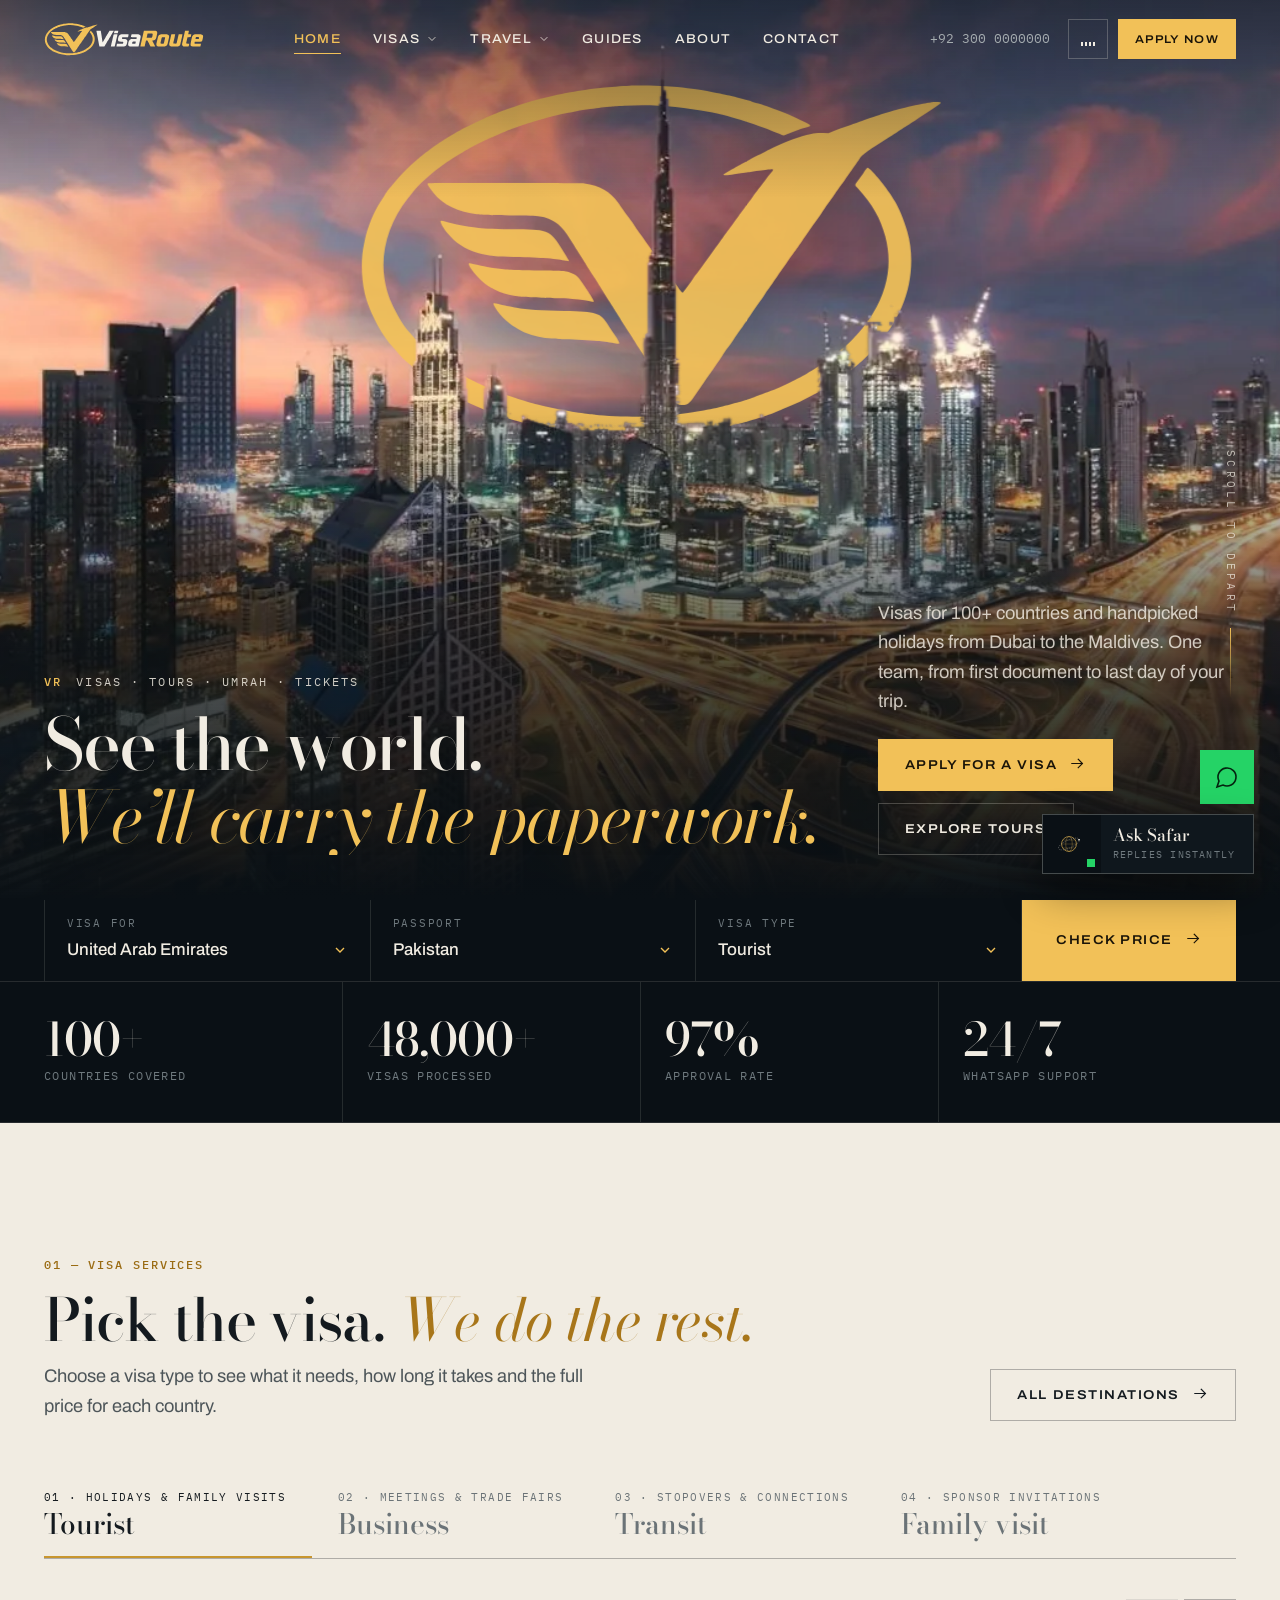
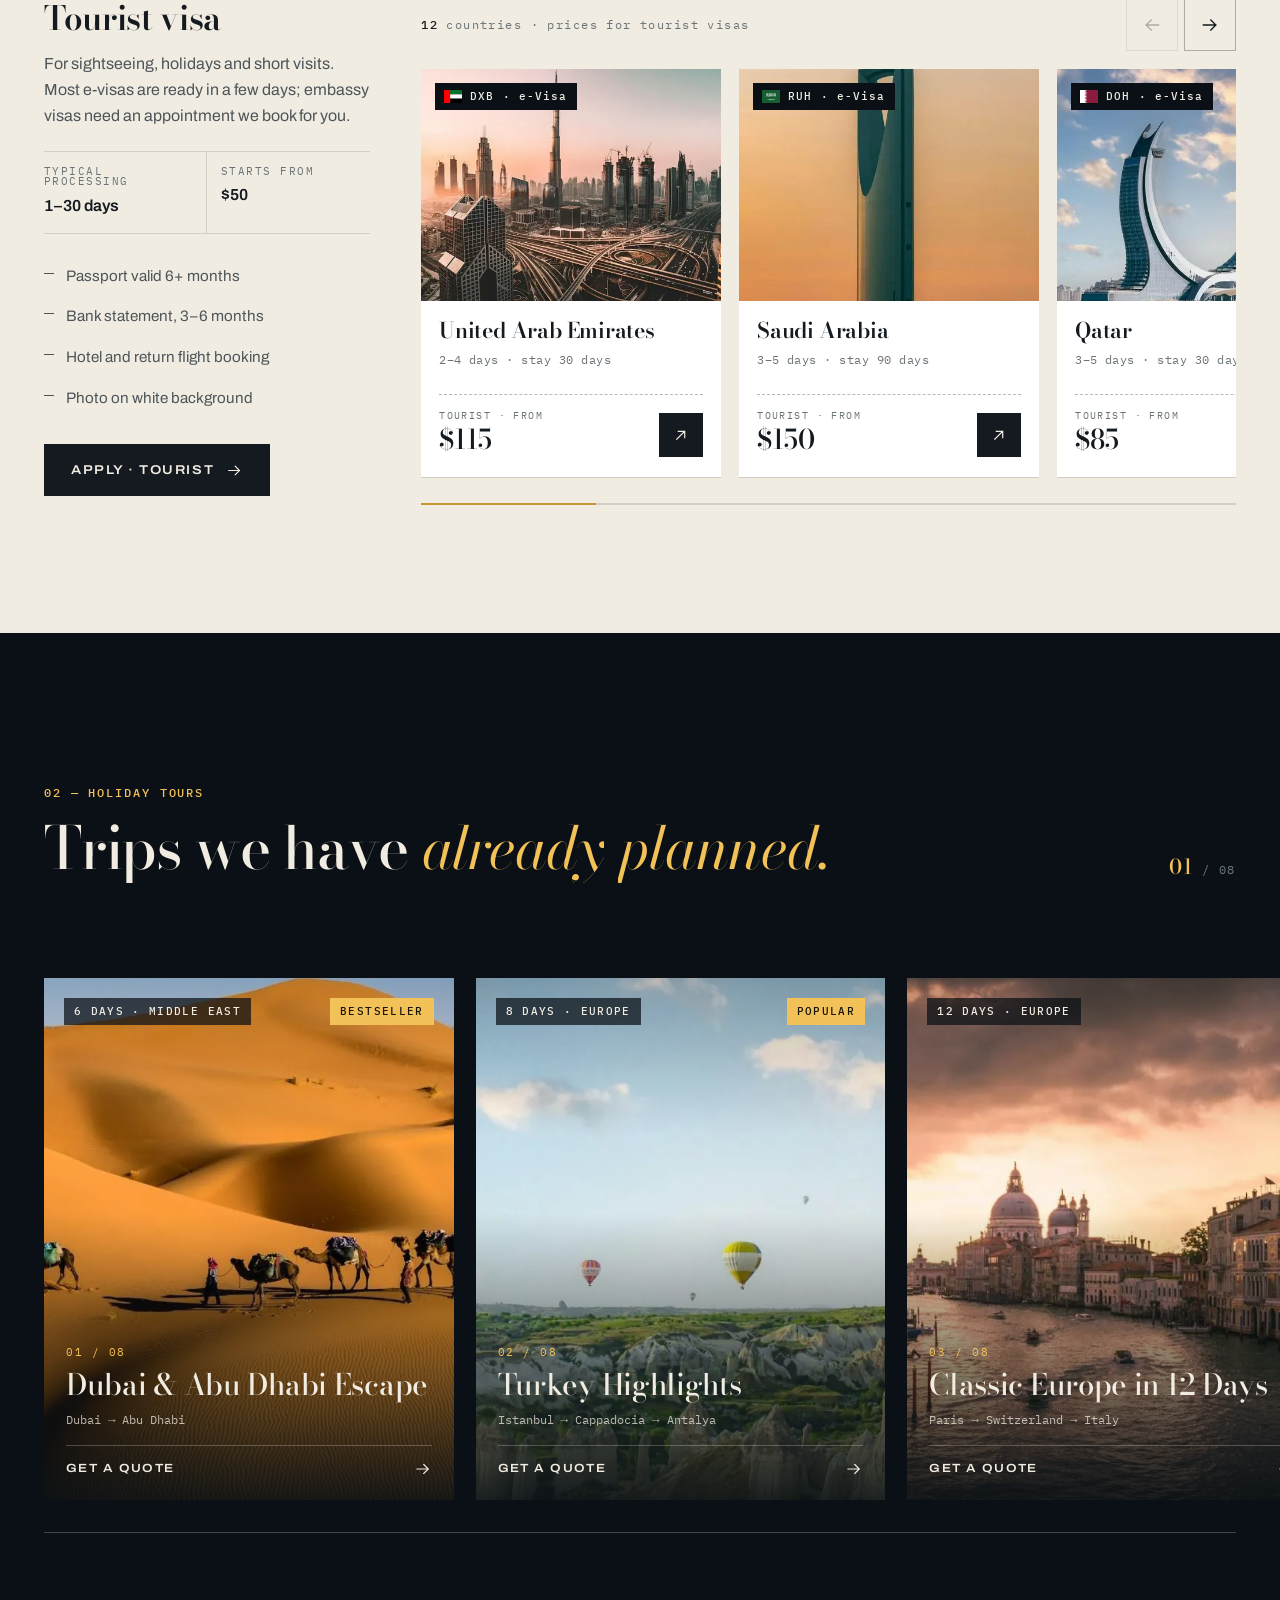
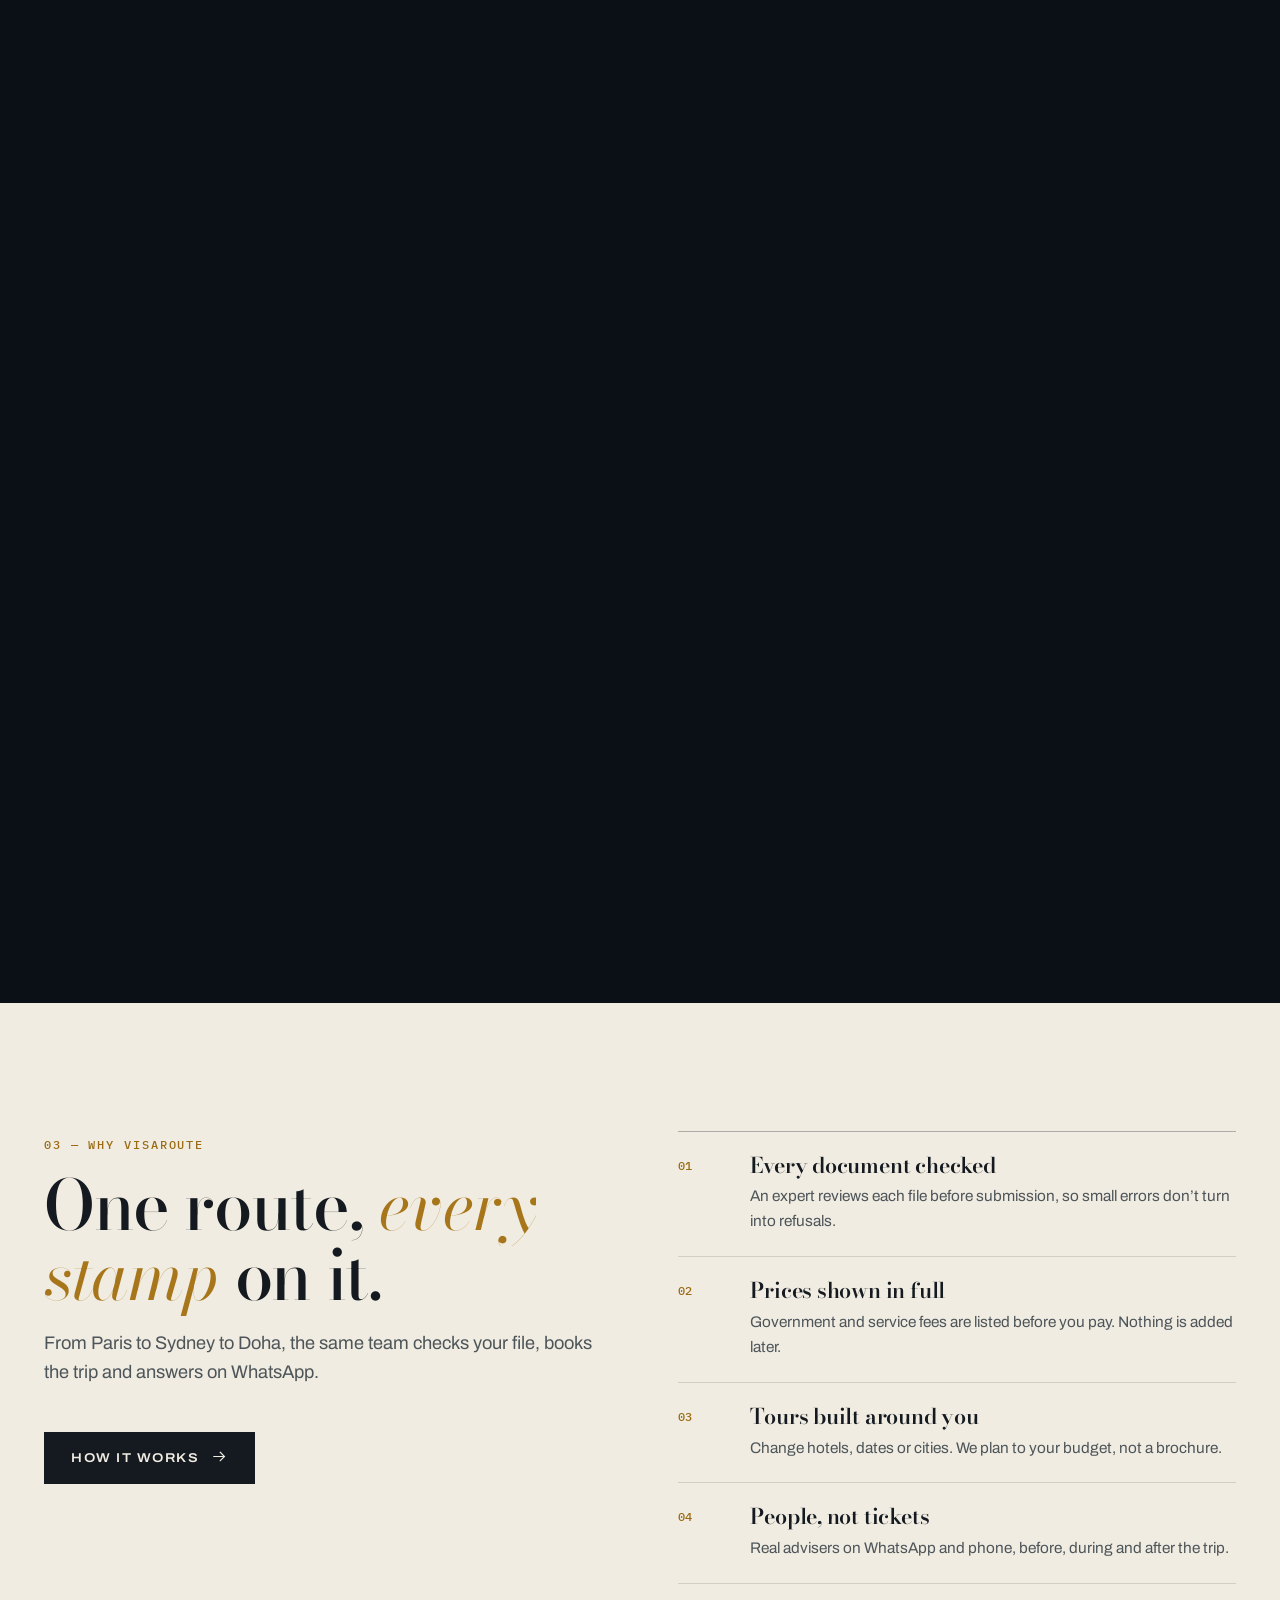
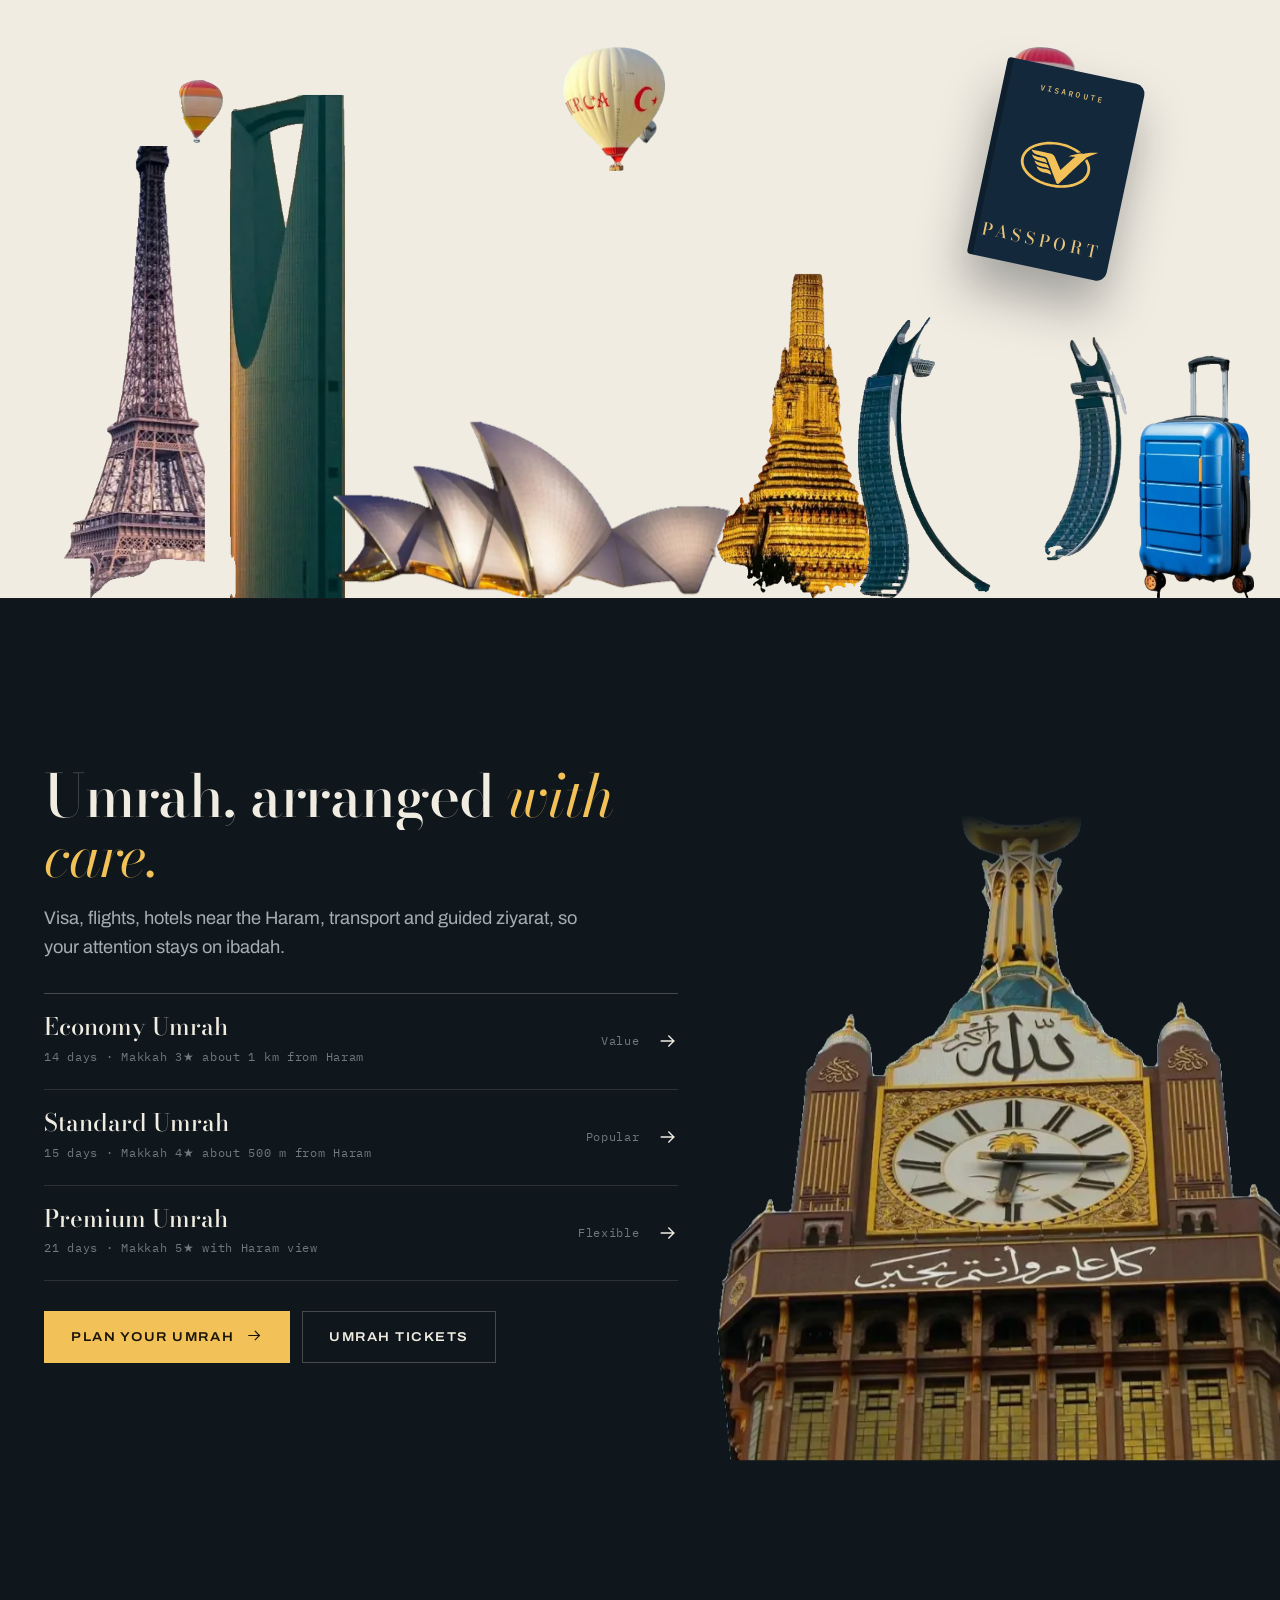
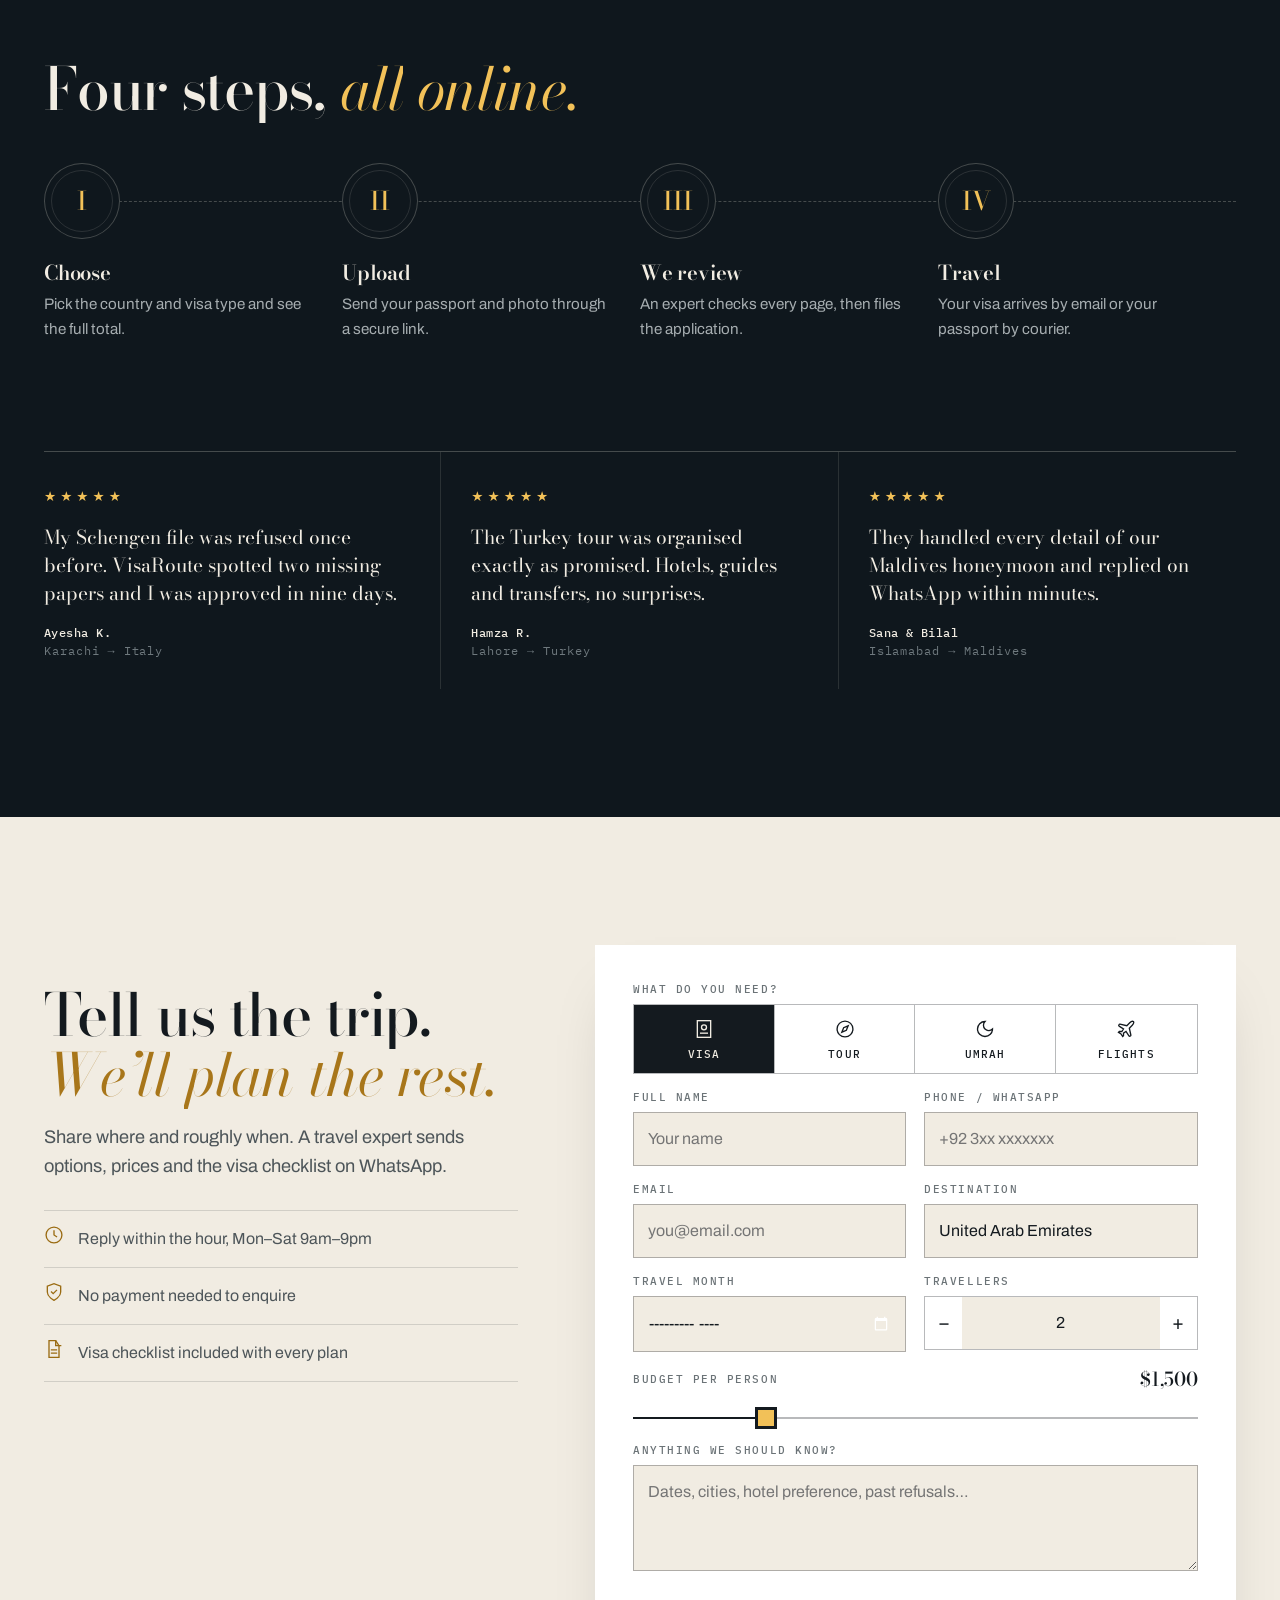
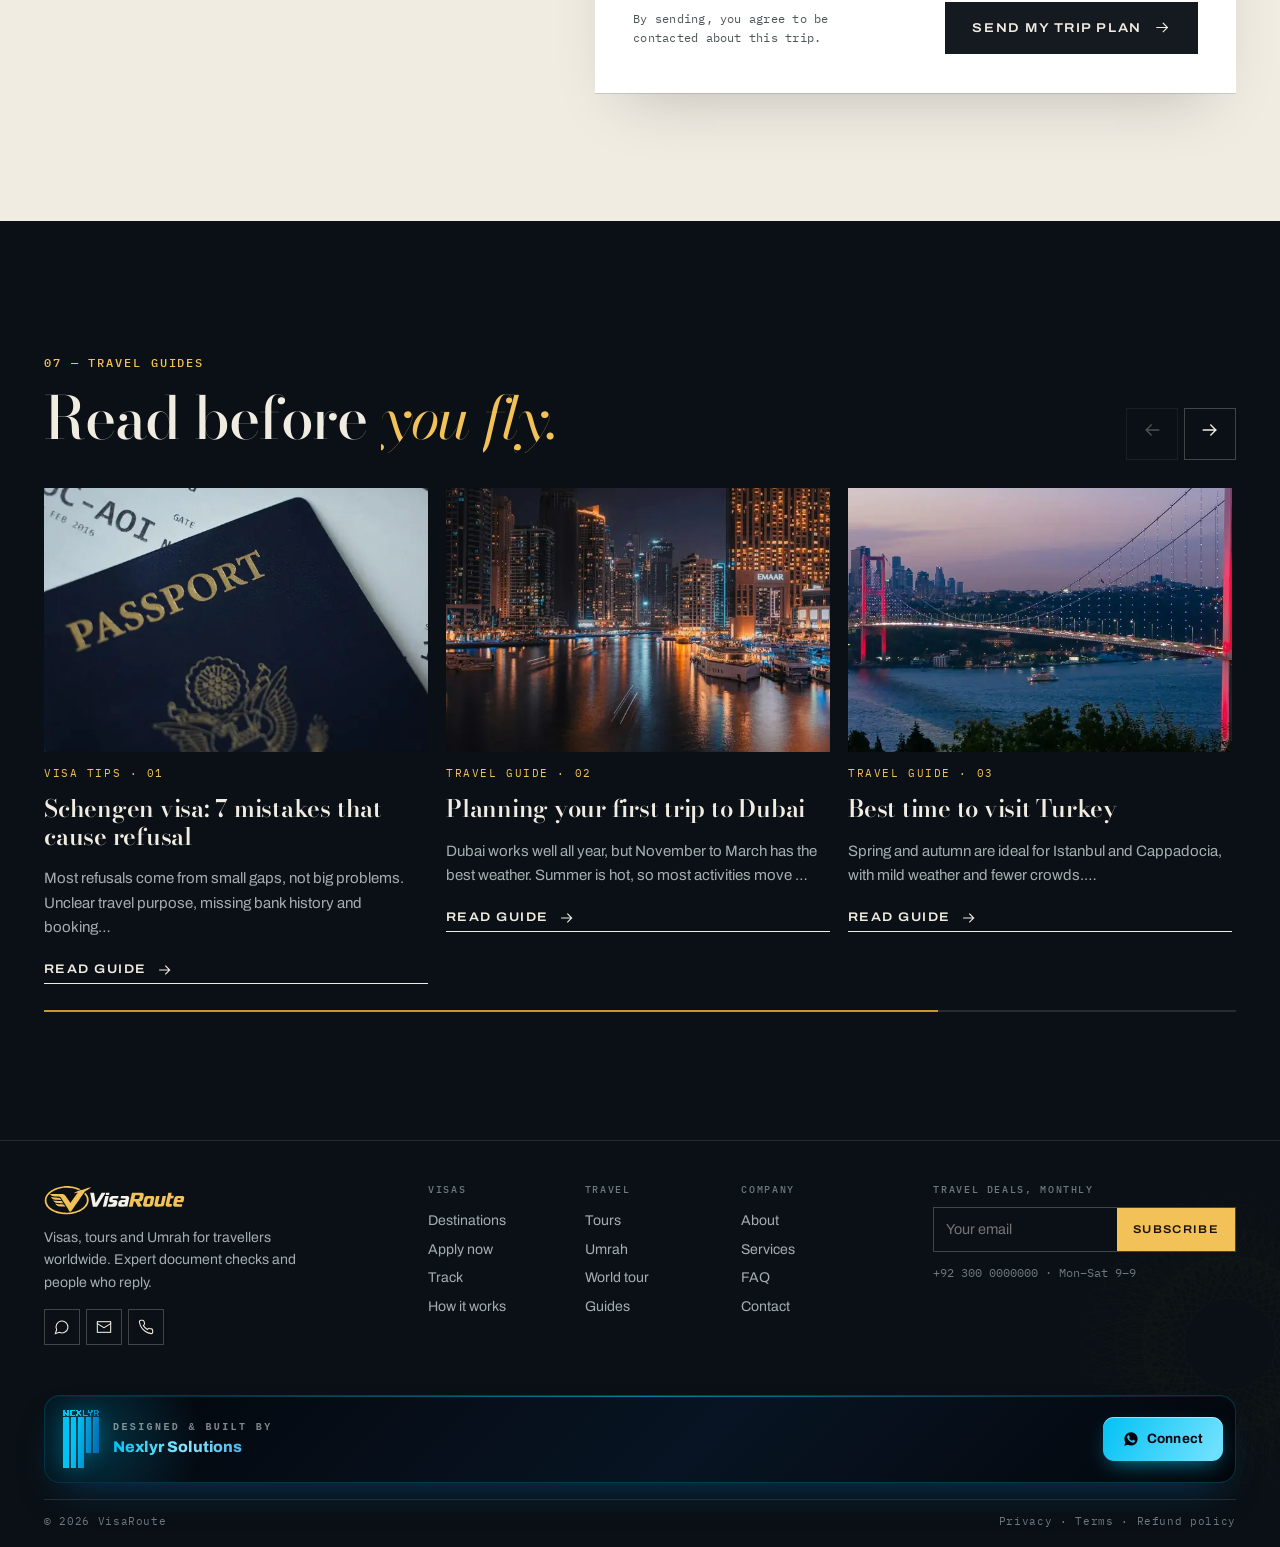
==== commit ca0e5669: "Redesign: layered logo hero, visa tabs, pinned tours, cut-out landmarks, Safar chat, compact footer " ====
--- a/index.html
+++ b/index.html
@@ -2,104 +2,106 @@
 <html lang="en"><head><meta charset="utf-8"><meta name="viewport" content="width=device-width, initial-scale=1, viewport-fit=cover">
 <title>VisaRoute – Visas, Tours &amp; Umrah Worldwide</title>
 <meta name="description" content="Visa services for 100+ countries, curated holiday tours, world tours and Umrah packages. Expert document checks and human support on WhatsApp.">
-<meta name="theme-color" content="#0b1620">
-<link rel="preload" href="fonts/fraunces.woff2" as="font" type="font/woff2" crossorigin>
-<link rel="preload" href="fonts/manrope.woff2" as="font" type="font/woff2" crossorigin>
+<meta name="theme-color" content="#0A1015">
+<link rel="preload" href="fonts/bodoni-moda.woff2" as="font" type="font/woff2" crossorigin>
+<link rel="preload" href="fonts/archivo.woff2" as="font" type="font/woff2" crossorigin>
 <link rel="preload" as="image" href="images/hero.webp" fetchpriority="high">
+<link rel="preload" as="image" href="images/cut/dubai-skyline.webp">
 <link rel="icon" href="images/favicon.svg" type="image/svg+xml"><link rel="stylesheet" href="style.css"></head>
 <body data-page="home"><div id="hdr"></div>
 <main>
 <section class="hero" aria-labelledby="h-title">
- <div class="hero-fallback"></div>
- <div class="hero-media" id="heroMedia"><img src="images/hero.webp" alt="" fetchpriority="high" onerror="this.remove()"></div>
- <svg class="routes" viewBox="0 0 1440 900" preserveAspectRatio="xMidYMid slice" aria-hidden="true">
-  <path id="rt1" class="r" d="M120 760 C 420 420, 820 380, 1180 250"/>
-  <path class="r r2" d="M60 520 C 380 300, 900 180, 1380 320"/>
-  <path class="r" d="M700 860 C 860 600, 1120 520, 1400 560"/>
-  <circle cx="120" cy="760" r="4"/><circle class="pulse" cx="120" cy="760" r="6"/>
-  <circle cx="1180" cy="250" r="4"/><circle class="pulse" cx="1180" cy="250" r="6" style="animation-delay:1.5s"/>
-  <circle cx="1380" cy="320" r="3"/><circle cx="1400" cy="560" r="3"/>
-  <g fill="#f3d58a"><path d="M0-9l3 7 7 2-7 2-3 7-1-7-6-2 6-2z" transform="rotate(90)"/>
-   <animateMotion dur="14s" repeatCount="indefinite" rotate="auto" keyPoints="0;1" keyTimes="0;1" calcMode="spline" keySplines=".45 0 .55 1"><mpath href="#rt1"/></animateMotion></g>
- </svg>
- <div class="wrap">
-  <div class="hero-grid">
-   <div>
-    <span class="eyebrow">Visas · Tours · Umrah · Tickets</span>
-    <h1 id="h-title">See the world. We’ll take care of the <span class="gold">paperwork.</span></h1>
-    <p class="lead">Visas for 100+ countries and handpicked holidays from Dubai to the Maldives to a full world tour. One team, from first document to last day of your trip.</p>
-    <div class="btns"><a class="btn" href="apply.html">Apply for a visa <i data-ic="arrow"></i></a><a class="btn ghost" href="tours.html">Explore tours</a></div>
-    <div class="trust"><div class="stack" id="flagStack"></div><span><b>48,000+</b> visas processed · <b>97%</b> approval rate</span></div>
-   </div>
-   <div class="pass-stack" aria-label="Featured visa">
-    <div class="pass-back"></div>
-    <div class="pass spot" id="pass">
-     <div class="pass-photo" id="passPhoto"><span class="tag" id="passTag"></span><div class="where" id="passWhere"></div></div>
-     <div class="pass-route"><div><small>From</small><b>Home</b></div><div class="ln"><i data-ic="plane"></i></div><div style="text-align:right"><small>To</small><b id="passTo"></b></div></div>
-     <div class="pass-meta"><div><span>Visa</span><b id="passK"></b></div><div><span>Processing</span><b id="passT"></b></div><div><span>From</span><b class="gold" id="passP"></b></div></div>
-    </div>
-    <div class="float-chip fc-1"><i data-ic="check"></i><div><small>Document check</small><b>Expert reviewed</b></div></div>
-    <div class="float-chip fc-2"><i data-ic="bolt" style="background:oklch(82% .135 80 / .2);color:var(--c-gold-2)"></i><div><small>e-Visas</small><b>24–72 hours</b></div></div>
-   </div>
+ <div class="scene" id="scene" aria-hidden="true">
+  <img class="sky" src="images/hero.webp" alt="" fetchpriority="high" data-depth=".35">
+  <div class="emb" data-depth=".18"><img src="images/logo/emblem.svg" alt=""></div>
+  <img class="city" src="images/cut/dubai-skyline.webp" alt="" data-depth=".05">
+ </div>
+ <div class="hero-shade"></div>
+ <div class="hero-copy"><div class="wrap">
+  <div>
+   <div class="hero-tag"><b>VR</b> Visas · Tours · Umrah · Tickets</div>
+   <h1 id="h-title"><span class="ln"><span>See the world.</span></span><span class="ln"><span><em>We’ll carry the paperwork.</em></span></span></h1>
   </div>
-  <form class="finder" id="finder" aria-label="Check visa price">
-   <div><label for="f-dest">Visa for</label><select id="f-dest"></select></div>
-   <div><label for="f-nat">Passport country</label><select id="f-nat"><option>Pakistan</option><option>India</option><option>Bangladesh</option><option>United Kingdom</option><option>Other</option></select></div>
-   <div><label for="f-type">Visa type</label><select id="f-type"><option>Tourist</option><option>Business</option><option>Transit</option><option>Family visit</option></select></div>
-   <button class="btn" type="submit"><i data-ic="search"></i>Check price</button>
-  </form>
+  <div class="hero-side">
+   <p>Visas for 100+ countries and handpicked holidays from Dubai to the Maldives. One team, from first document to last day of your trip.</p>
+   <div class="btns"><a class="btn" href="apply.html">Apply for a visa <i data-ic="arrow"></i></a><a class="btn ghost" href="#tours">Explore tours</a></div>
+  </div>
+ </div></div>
+ <div class="hero-scroll">Scroll to depart</div>
+</section>
+
+<div class="finder-wrap"><div class="wrap">
+ <form class="finder" id="finder" aria-label="Check visa price">
+  <div><label for="f-dest">Visa for</label><select id="f-dest"></select></div>
+  <div><label for="f-nat">Passport</label><select id="f-nat"><option>Pakistan</option><option>India</option><option>Bangladesh</option><option>United Kingdom</option><option>Other</option></select></div>
+  <div><label for="f-type">Visa type</label><select id="f-type"><option>Tourist</option><option>Business</option><option>Transit</option><option>Family visit</option></select></div>
+  <button class="btn" type="submit">Check price <i data-ic="arrow"></i></button>
+ </form>
+</div></div>
+
+<div class="stats"><div class="wrap"><div class="stat"><b data-count="100" data-suf="+">100+</b><span>Countries covered</span></div><div class="stat"><b data-count="48000" data-suf="+">48,000+</b><span>Visas processed</span></div><div class="stat"><b data-count="97" data-suf="%">97%</b><span>Approval rate</span></div><div class="stat"><b>24/7</b><span>WhatsApp support</span></div></div></div>
+
+<section class="paper" id="visas"><div class="wrap">
+ <div class="sec-head"><div><span class="kicker">01 — Visa services</span><h2 class="split">Pick the visa. <em>We do the rest.</em></h2><p class="sub">Choose a visa type to see what it needs, how long it takes and the full price for each country.</p></div><a class="btn dark" href="destinations.html">All destinations <i data-ic="arrow"></i></a></div>
+ <div class="tabs" role="tablist" aria-label="Visa types" id="vtabs"></div>
+ <div id="vpanels"></div>
+</div></section>
+
+<section class="hs" id="tours" aria-label="Holiday tours">
+ <div class="hs-sticky">
+  <div class="wrap"><div class="hs-head"><div><span class="kicker">02 — Holiday tours</span><h2 class="split">Trips we have <em>already planned.</em></h2></div><div class="count"><b id="hsNow">01</b> / <span id="hsAll">08</span></div></div></div>
+  <div class="hs-track" id="hsTrack"></div>
+  <div class="hs-prog"><i id="hsProg"></i></div>
  </div>
 </section>
 
-<div class="stats"><div class="wrap"><div class="stat"><b>100+</b><span>Countries covered</span></div><div class="stat"><b>48,000+</b><span>Visas processed</span></div><div class="stat"><b>97%</b><span>Approval rate</span></div><div class="stat"><b>24/7</b><span>Customer support</span></div></div></div>
+<section class="paper atlas" id="why"><div class="wrap">
+ <div class="atlas-grid">
+  <div><span class="kicker">03 — Why VisaRoute</span><h2 class="split">One route, <em>every stamp</em> on it.</h2><p class="sub">From Paris to Sydney to Doha, the same team checks your file, books the trip and answers on WhatsApp.</p><a class="btn" href="how-it-works.html">How it works <i data-ic="arrow"></i></a></div>
+  <ol class="promise">
+   <li><h3>Every document checked</h3><p>An expert reviews each file before submission, so small errors don’t turn into refusals.</p></li>
+   <li><h3>Prices shown in full</h3><p>Government and service fees are listed before you pay. Nothing is added later.</p></li>
+   <li><h3>Tours built around you</h3><p>Change hotels, dates or cities. We plan to your budget, not a brochure.</p></li>
+   <li><h3>People, not tickets</h3><p>Real advisers on WhatsApp and phone, before, during and after the trip.</p></li>
+  </ol>
+ </div></div>
+ <div class="landmarks" id="landmarks" aria-hidden="true">
+  <div class="float b2" data-speed=".5"><img src="images/cut/balloon-2.webp" alt="" loading="lazy"></div>
+  <div class="float b0" data-speed=".35"><img src="images/cut/balloon-0.webp" alt="" loading="lazy"></div>
+  <div class="float b1" data-speed=".6"><img src="images/cut/balloon-1.webp" alt="" loading="lazy"></div>
+  <div class="float pp" data-speed=".25"><div class="passport"><small>VisaRoute</small><img src="images/logo/emblem.svg" alt=""><b>PASSPORT</b></div></div>
+  <figure class="lm eiffel" data-speed=".22"><figcaption>Paris</figcaption><img src="images/cut/eiffel.webp" alt="" loading="lazy"></figure>
+  <figure class="lm kingdom" data-speed=".3"><figcaption>Riyadh</figcaption><img src="images/cut/kingdom.webp" alt="" loading="lazy"></figure>
+  <figure class="lm opera" data-speed=".12"><figcaption>Sydney</figcaption><img src="images/cut/opera.webp" alt="" loading="lazy"></figure>
+  <figure class="lm watarun" data-speed=".26"><figcaption>Bangkok</figcaption><img src="images/cut/watarun.webp" alt="" loading="lazy"></figure>
+  <figure class="lm qatar" data-speed=".18"><figcaption>Doha</figcaption><img src="images/cut/qatar.webp" alt="" loading="lazy"></figure>
+  <figure class="lm suitcase" data-speed=".08"><figcaption>Packed</figcaption><img src="images/cut/suitcase.webp" alt="" loading="lazy"></figure>
+ </div>
+</section>
 
-<section id="explore"><div class="wrap">
- <div class="sec-head"><div><span class="eyebrow">Destination explorer</span><h2>Where are you flying next?</h2><p class="sub">Pick a country to see the visa format, processing time and total price.</p></div><a class="btn dark" href="destinations.html">All destinations <i data-ic="arrow"></i></a></div>
- <div class="explorer">
-  <div class="stage" id="stage"><div class="ph-a"></div><div class="ph-b"></div>
-   <div class="stage-top"><span class="tag" id="stRegion"></span><span class="tag" id="stValid"></span></div>
-   <div class="stage-info"><h3 id="stName"></h3>
-    <div class="stage-cards"><div><span>Visa format</span><b id="stK"></b></div><div><span>Processing</span><b id="stT"></b></div><div><span>Max stay</span><b id="stS"></b></div><div class="gold"><span>Total from</span><b id="stP"></b></div></div>
-    <div class="stage-cta"><a class="btn" id="stApply" href="apply.html">Apply now</a><a class="btn ghost" id="stMore" href="destinations.html">Requirements</a></div>
-   </div>
-  </div>
-  <div class="rail"><div class="rail-h">Popular visas <span>12 countries</span></div><ul id="rail" role="tablist" aria-label="Destinations"></ul></div>
+<section class="umrah-band" id="umrah"><img class="ct" src="images/cut/clocktower.webp" alt="" loading="lazy" data-speed=".15">
+ <div class="wrap"><div class="u-copy"><span class="kicker">04 — Umrah</span><h2 class="split">Umrah, arranged <em>with care.</em></h2><p class="sub" style="margin-bottom:0">Visa, flights, hotels near the Haram, transport and guided ziyarat, so your attention stays on ibadah.</p>
+  <ul class="pkg-list" id="pkgList"></ul>
+  <div class="btns"><a class="btn" href="umrah.html">Plan your Umrah <i data-ic="arrow"></i></a><a class="btn ghost" href="umrah.html#tickets">Umrah tickets</a></div></div></div>
+</section>
+
+<section class="ink2"><div class="wrap">
+ <span class="kicker">05 — How it works</span><h2 class="split">Four steps, <em>all online.</em></h2>
+ <div class="route" style="margin-top:44px">
+  <div class="rs"><div class="dot">I</div><h3>Choose</h3><p>Pick the country and visa type and see the full total.</p></div>
+  <div class="rs"><div class="dot">II</div><h3>Upload</h3><p>Send your passport and photo through a secure link.</p></div>
+  <div class="rs"><div class="dot">III</div><h3>We review</h3><p>An expert checks every page, then files the application.</p></div>
+  <div class="rs"><div class="dot">IV</div><h3>Travel</h3><p>Your visa arrives by email or your passport by courier.</p></div>
+ </div>
+ <div class="quotes" style="margin-top:clamp(70px,9vw,110px)">
+  <div class="q"><div class="stars">★★★★★</div><p>My Schengen file was refused once before. VisaRoute spotted two missing papers and I was approved in nine days.</p><div class="who"><b>Ayesha K.</b>Karachi → Italy</div></div>
+  <div class="q"><div class="stars">★★★★★</div><p>The Turkey tour was organised exactly as promised. Hotels, guides and transfers, no surprises.</p><div class="who"><b>Hamza R.</b>Lahore → Turkey</div></div>
+  <div class="q"><div class="stars">★★★★★</div><p>They handled every detail of our Maldives honeymoon and replied on WhatsApp within minutes.</p><div class="who"><b>Sana &amp; Bilal</b>Islamabad → Maldives</div></div>
  </div>
 </div></section>
 
-<section class="alt"><div class="wrap"><div class="sec-head"><div><h2>Popular visa destinations</h2><p class="sub">See the fee, processing time and documents for each country.</p></div><a class="btn dark" href="destinations.html">All visa destinations <i data-ic="arrow"></i></a></div><div class="grid" id="pop"></div></div></section>
-
-<section><div class="wrap"><div class="sec-head"><div><h2>Holiday tours, planned for you</h2><p class="sub">Flights, hotels, transfers and guides in one package. Every tour can be customised.</p></div><a class="btn dark" href="tours.html">View all tours <i data-ic="arrow"></i></a></div><div class="grid" id="tpop"></div></div></section>
-
-<section><div class="wrap"><div class="banners">
- <div class="world spot"><div class="img" data-src="images/world-tour.webp"></div>
-  <div class="route-pills"><span class="tag">Dubai</span><span class="tag">Istanbul</span><span class="tag">Paris</span><span class="tag">London</span><span class="tag">New York</span></div>
-  <h2>Around the world in 21 days</h2><p>Dubai, Istanbul, Paris, London and New York in one seamless journey, with flights and guides included.</p><div><a class="btn" href="tour.html?t=7">See the world tour <i data-ic="arrow"></i></a></div></div>
- <div class="world spot"><div class="img" data-src="images/umrah-package.webp"></div>
-  <div class="glass-panel"><h2 style="font-size:clamp(1.6rem,3vw,2.2rem)">Umrah packages &amp; tickets</h2><p>Economy, Standard and Premium packages with visa, hotels, transport and guided ziyarat. Flight tickets to Jeddah and Madinah too.</p><a class="btn teal" href="umrah.html">Plan your Umrah</a></div></div>
-</div></div></section>
-
-<section class="alt"><div class="wrap"><span class="eyebrow">Why VisaRoute</span><h2>Why travellers choose us</h2><p class="sub">The details that make a trip smooth.</p><div class="feat">
-<div class="spot"><i data-ic="search"></i><h3>Expert document check</h3><p>Every file is reviewed before it is submitted, so small errors do not turn into refusals.</p></div>
-<div class="spot"><i data-ic="bolt"></i><h3>Fast processing</h3><p>Many e-visas are ready in 24 to 72 hours, with live status updates.</p></div>
-<div class="spot"><i data-ic="lock"></i><h3>Secure payment</h3><p>Pay by card, PayPal, bank transfer or mobile wallet. Your data stays encrypted.</p></div>
-<div class="spot"><i data-ic="compass"></i><h3>Tours made for you</h3><p>Change hotels, dates or cities. We build the plan around your budget.</p></div>
-<div class="spot"><i data-ic="chat"></i><h3>Human support</h3><p>Real people on WhatsApp and phone, before, during and after your trip.</p></div>
-<div class="spot"><i data-ic="tag"></i><h3>Clear pricing</h3><p>No hidden charges. You see government and service fees before you pay.</p></div></div></div></section>
-
-<section><div class="wrap"><h2>Four steps to your visa</h2><p class="sub">Everything happens online.</p><div class="steps">
-<div class="step spot"><h3>Choose</h3><p>Pick the country and visa type, and see the total.</p></div><div class="step spot"><h3>Upload</h3><p>Send your passport and photo securely.</p></div>
-<div class="step spot"><h3>We review</h3><p>An expert checks and submits your application.</p></div><div class="step spot"><h3>Travel</h3><p>Receive your visa by email or courier.</p></div></div></div></section>
-
-<section class="alt"><div class="wrap"><h2>Places our travellers love</h2><p class="sub">Tap a tile to see the destination or tour.</p><div class="mosaic" id="mos"></div></div></section>
-
-<section><div class="wrap"><h2>Travellers trust us</h2><p class="sub">Real feedback from people who booked with us.</p><div class="quotes">
-<div class="q spot"><div class="stars">★★★★★</div><p>My Schengen file was rejected once before. VisaRoute spotted two missing papers and I was approved in nine days.</p><b>Ayesha K.</b><br><span>Karachi → Italy</span></div>
-<div class="q spot"><div class="stars">★★★★★</div><p>The Turkey tour was perfectly organised. Hotels, guides and transfers were exactly as promised.</p><b>Hamza R.</b><br><span>Lahore → Turkey</span></div>
-<div class="q spot"><div class="stars">★★★★★</div><p>We booked our honeymoon in the Maldives. They handled every detail and replied on WhatsApp within minutes.</p><b>Sana &amp; Bilal</b><br><span>Islamabad → Maldives</span></div></div></div></section>
-
-<section id="plan" class="alt"><div class="wrap"><div class="plan">
- <div class="plan-copy"><span class="eyebrow">Free trip consultation</span><h2>Tell us the trip. We’ll plan the rest.</h2><p class="sub" style="margin-bottom:0">Share where you want to go and roughly when. A travel expert sends you options, prices and the visa checklist on WhatsApp.</p>
+<section id="plan" class="paper"><div class="wrap"><div class="plan">
+ <div class="plan-copy"><span class="kicker">06 — Free consultation</span><h2 class="split">Tell us the trip. <em>We’ll plan the rest.</em></h2><p class="sub" style="margin-bottom:0">Share where and roughly when. A travel expert sends options, prices and the visa checklist on WhatsApp.</p>
   <ul><li><i data-ic="clock"></i>Reply within the hour, Mon–Sat 9am–9pm</li><li><i data-ic="shield"></i>No payment needed to enquire</li><li><i data-ic="doc"></i>Visa checklist included with every plan</li></ul></div>
  <form class="plan-card" id="planForm" novalidate>
   <div class="form">
@@ -115,16 +117,20 @@
    <div><label for="p-m">Travel month</label><input id="p-m" type="month"></div>
    <div><label for="p-t">Travellers</label><div class="stepper"><button type="button" data-step="-1" aria-label="Fewer travellers">−</button><input id="p-t" type="number" min="1" max="30" value="2" inputmode="numeric"><button type="button" data-step="1" aria-label="More travellers">+</button></div></div>
    <div class="full"><div class="range-row"><label for="p-b" style="margin:0">Budget per person</label><output id="p-bo" for="p-b">$1,500</output></div><input id="p-b" type="range" min="200" max="6000" step="100" value="1500"></div>
-   <div class="full"><label for="p-x">Anything we should know?</label><textarea id="p-x" rows="3" placeholder="Dates, cities, hotel preference, refusals in the past…"></textarea></div>
+   <div class="full"><label for="p-x">Anything we should know?</label><textarea id="p-x" rows="3" placeholder="Dates, cities, hotel preference, past refusals…"></textarea></div>
   </div>
   <div class="form-foot"><p class="note">By sending, you agree to be contacted about this trip.</p><button class="btn" type="submit">Send my trip plan <i data-ic="arrow"></i></button></div>
  </form>
 </div></div></section>
 
-<section><div class="wrap"><div class="sec-head"><div><h2>Travel guides</h2><p class="sub">Tips from our team to help you plan better.</p></div><a class="btn dark" href="blog.html">All guides <i data-ic="arrow"></i></a></div><div class="grid" id="blogp"></div></div></section>
-
-<section style="padding-top:0"><div class="wrap"><div class="news"><div><h2>Get travel deals first</h2><p>Visa updates and tour offers, once a month. No spam.</p></div>
-<form id="nl"><input type="email" placeholder="Your email" aria-label="Email" required><button class="btn" type="submit">Subscribe</button></form></div></div></section>
+<section id="guides"><div class="wrap">
+ <div class="rail-wrap" data-rail>
+  <div class="sec-head" style="margin-bottom:28px"><div><span class="kicker">07 — Travel guides</span><h2 class="split">Read before <em>you fly.</em></h2></div><div class="rail-nav"><button type="button" aria-label="Previous"><i data-ic="arrow"></i></button><button type="button" aria-label="Next"><i data-ic="arrow"></i></button></div></div>
+  <div class="rail" id="blogp"></div>
+  <div class="rail-bar"><i></i></div>
+ </div>
+</div></section>
 </main>
 <div id="ftr"></div>
+<script src="vendor/lenis.min.js"></script>
 <script src="app.js"></script></body></html>
--- a/style.css
+++ b/style.css
@@ -1,570 +1,723 @@
-/* Hallmark · macrostructure: Marquee Hero + Explorer · genre: atmospheric · tone: luxury travel, night-cinematic
- * theme: custom "dusk skyline, frosted glass, gold boarding-pass" · paper oklch(14% .03 232) · accent oklch(82% .13 80) gold
- * display: Fraunces (roman) + body: Manrope · axes: dark / high-contrast-serif / warm
- * nav: N5 floating glass pill · footer: Ft5 statement + columns · motion: reveal · tilt · route-draw
+/* VisaRoute — design system
+ * ink / paper / logo gold · Bodoni Moda (display) + Archivo (text) + IBM Plex Mono (data)
+ * square-cut controls · full-width header · horizontal rails · cut-out landmarks
  */
-@font-face{font-family:"Fraunces";src:url(fonts/fraunces.woff2) format("woff2");font-weight:100 900;font-style:normal;font-display:swap}
-@font-face{font-family:"Manrope";src:url(fonts/manrope.woff2) format("woff2");font-weight:200 800;font-style:normal;font-display:swap}
+@font-face{font-family:"Bodoni Moda";src:url(fonts/bodoni-moda.woff2) format("woff2");font-weight:400 900;font-style:normal;font-display:swap}
+@font-face{font-family:"Bodoni Moda";src:url(fonts/bodoni-moda-italic.woff2) format("woff2");font-weight:400 900;font-style:italic;font-display:swap}
+@font-face{font-family:"Archivo";src:url(fonts/archivo.woff2) format("woff2");font-weight:100 900;font-stretch:62% 125%;font-style:normal;font-display:swap}
+@font-face{font-family:"Plex Mono";src:url(fonts/plex-mono.woff2) format("woff2");font-weight:400;font-display:swap}
+@font-face{font-family:"Plex Mono";src:url(fonts/plex-mono-500.woff2) format("woff2");font-weight:500;font-display:swap}
 
 :root{
  color-scheme:dark;
- /* colour */
- --c-night:oklch(13.5% .028 236);--c-night-2:oklch(17% .032 232);--c-night-3:oklch(21% .035 228);
- --c-text:oklch(96.5% .008 220);--c-muted:oklch(80% .02 222);--c-dim:oklch(66% .025 224);
- --c-gold:oklch(82% .135 80);--c-gold-2:oklch(88% .12 86);--c-gold-ink:oklch(22% .04 70);
- --c-teal:oklch(64% .11 178);--c-teal-2:oklch(72% .12 180);--c-cyan:oklch(80% .11 205);
- --c-rose:oklch(70% .14 20);--c-wa:oklch(70% .17 150);
- --c-line:oklch(100% 0 0 / .12);--c-line-2:oklch(100% 0 0 / .2);
- /* glass tiers */
- --g1:linear-gradient(150deg,oklch(100% 0 0 / .075),oklch(100% 0 0 / .025));
- --g2:linear-gradient(150deg,oklch(100% 0 0 / .12),oklch(100% 0 0 / .04));
- --g3:linear-gradient(150deg,oklch(30% .04 230 / .62),oklch(18% .035 235 / .5));
- --g-chip:oklch(100% 0 0 / .09);
- --blur-1:blur(14px) saturate(140%);--blur-2:blur(22px) saturate(160%);--blur-3:blur(30px) saturate(170%);
- --hi:inset 0 1px 0 oklch(100% 0 0 / .22),inset 0 0 0 1px oklch(100% 0 0 / .05);
- --sh-1:0 10px 30px oklch(0% 0 0 / .28);--sh-2:0 24px 60px oklch(0% 0 0 / .42);--sh-gold:0 10px 30px oklch(82% .135 80 / .28);
- /* type */
- --font-display:"Fraunces",Georgia,serif;--font-body:"Manrope",system-ui,"Segoe UI",Arial,sans-serif;
- --text-xs:.78rem;--text-sm:.9rem;--text-md:1rem;--text-lg:1.12rem;--text-xl:1.35rem;
- --text-2xl:clamp(1.8rem,3.6vw,2.7rem);--text-3xl:clamp(2.1rem,4.4vw,3.3rem);--text-display:clamp(2.6rem,6.6vw,5.4rem);
- /* space */
- --sp-1:4px;--sp-2:8px;--sp-3:12px;--sp-4:16px;--sp-5:20px;--sp-6:24px;--sp-8:32px;--sp-10:40px;--sp-12:48px;--sp-16:64px;--sp-24:96px;
- /* radius, motion */
- --r-sm:12px;--r-md:18px;--r-lg:26px;--r-xl:34px;--r-pill:999px;
- --ease-out:cubic-bezier(.16,1,.3,1);--ease-in:cubic-bezier(.7,0,.84,0);--ease-in-out:cubic-bezier(.65,0,.35,1);
- --dur-fast:.18s;--dur-mid:.45s;--dur-slow:.9s;
- font-family:var(--font-body)
+ --ink:#0A1015;--ink-2:#0F171D;--ink-3:#152029;--ink-4:#1C2933;
+ --paper:#F1ECE2;--paper-2:#E7E0D2;--paper-ink:#141A1F;
+ --text:#F1ECE2;--muted:#A6ADB0;--dim:#6F797E;
+ --gold:#F2C158;--gold-2:#FFD77F;--gold-3:#C8962F;--gold-ink:#1A1408;
+ --wa:#25D366;--red:#E0634F;
+ --line:rgba(241,236,226,.12);--line-2:rgba(241,236,226,.24);
+ --line-p:rgba(20,26,31,.14);--line-p2:rgba(20,26,31,.3);
+ --f-display:"Bodoni Moda","Didot","Bodoni 72",Georgia,serif;
+ --f-text:"Archivo",system-ui,"Segoe UI",Arial,sans-serif;
+ --f-mono:"Plex Mono",ui-monospace,"SFMono-Regular",Consolas,monospace;
+ --t-xs:.74rem;--t-sm:.88rem;--t-md:1rem;--t-lg:1.14rem;
+ --t-h3:clamp(1.25rem,1.6vw,1.5rem);--t-h2:clamp(2.1rem,4.6vw,3.9rem);--t-h1:clamp(2.7rem,7.4vw,6.6rem);
+ --wrap:1320px;--gut:clamp(18px,4vw,44px);--hdr:78px;
+ --ease:cubic-bezier(.19,1,.22,1);--ease-io:cubic-bezier(.77,0,.18,1);
+ font-family:var(--f-text)
 }
-*{box-sizing:border-box;margin:0}
-html{scroll-behavior:smooth;overflow-x:clip;-webkit-text-size-adjust:100%}
-body{background:var(--c-night);color:var(--c-text);line-height:1.6;overflow-x:clip;min-height:100vh;-webkit-font-smoothing:antialiased}
+*,*:before,*:after{box-sizing:border-box;margin:0}
+html{overflow-x:clip;-webkit-text-size-adjust:100%;scrollbar-color:var(--gold-3) var(--ink);scrollbar-width:thin}
+html.lenis,html.lenis body{height:auto}
+.lenis.lenis-smooth{scroll-behavior:auto!important}
+.lenis.lenis-stopped{overflow:hidden}
+body{background:var(--ink);color:var(--text);font:400 var(--t-md)/1.62 var(--f-text);font-stretch:100%;overflow-x:clip;min-height:100vh;-webkit-font-smoothing:antialiased;text-rendering:optimizeLegibility}
 img{max-width:100%;display:block}
 a{color:inherit;text-decoration:none}
-::selection{background:var(--c-gold);color:var(--c-gold-ink)}
-:focus-visible{outline:2px solid var(--c-gold);outline-offset:3px;border-radius:6px}
-.wrap{max-width:1220px;margin:auto;padding:0 var(--sp-5);position:relative}
-section{padding:var(--sp-24) 0;position:relative}
+button,input,select,textarea{font:inherit;color:inherit}
+::selection{background:var(--gold);color:var(--gold-ink)}
+:focus-visible{outline:2px solid var(--gold);outline-offset:3px}
+/* custom scrollbars */
+::-webkit-scrollbar{width:10px;height:10px}
+::-webkit-scrollbar-track{background:var(--ink)}
+::-webkit-scrollbar-thumb{background:linear-gradient(var(--gold-3),var(--gold-3)) center/4px 100% no-repeat;border-radius:0}
+::-webkit-scrollbar-thumb:hover{background:linear-gradient(var(--gold),var(--gold)) center/6px 100% no-repeat}
+.scroll-meter{position:fixed;right:0;top:0;width:3px;height:100%;z-index:90;pointer-events:none}
+.scroll-meter i{position:absolute;inset:0;background:var(--gold);transform-origin:top;transform:scaleY(var(--sp,0))}
+
+.wrap{max-width:var(--wrap);margin:auto;padding:0 var(--gut);position:relative}
+section{padding:clamp(72px,10vw,132px) 0;position:relative}
 main{position:relative;z-index:1}
-h1,h2,h3{font-family:var(--font-display);font-weight:560;font-style:normal;line-height:1.08;letter-spacing:-.018em;font-variation-settings:"opsz" 96;overflow-wrap:anywhere;min-width:0}
-h2{font-size:var(--text-2xl);margin-bottom:var(--sp-3)}
-h3{font-size:1.22rem;font-weight:600;letter-spacing:-.01em}
-p{color:var(--c-muted)}
-.sub{color:var(--c-muted);max-width:60ch;margin-bottom:var(--sp-10);font-size:var(--text-lg)}
-.eyebrow{display:inline-flex;align-items:center;gap:8px;font:700 var(--text-xs)/1 var(--font-body);letter-spacing:.14em;text-transform:uppercase;color:var(--c-gold-2);margin-bottom:var(--sp-4)}
-.eyebrow:before{content:"";width:22px;height:1px;background:currentColor}
-.gold{color:var(--c-gold)}
-
-/* ---------- animated backdrop ---------- */
-.bgfx{position:fixed;inset:0;z-index:0;pointer-events:none;overflow:hidden;background:radial-gradient(120% 80% at 50% -10%,var(--c-night-3),var(--c-night) 60%)}
-.bgfx i{position:absolute;width:70vmax;height:70vmax;border-radius:50%;opacity:.55;will-change:transform}
-.bgfx .a1{left:-25vmax;top:-30vmax;background:radial-gradient(closest-side,oklch(55% .12 190 / .55),transparent);animation:drift1 34s var(--ease-in-out) infinite alternate}
-.bgfx .a2{right:-30vmax;top:10vh;background:radial-gradient(closest-side,oklch(62% .13 70 / .35),transparent);animation:drift2 42s var(--ease-in-out) infinite alternate}
-.bgfx .a3{left:20vw;bottom:-45vmax;background:radial-gradient(closest-side,oklch(45% .14 265 / .45),transparent);animation:drift3 38s var(--ease-in-out) infinite alternate}
-.bgfx .dots{position:absolute;inset:0;background-image:radial-gradient(oklch(100% 0 0 / .07) 1px,transparent 1.4px);background-size:26px 26px;mask-image:radial-gradient(80% 60% at 50% 40%,#000,transparent);-webkit-mask-image:radial-gradient(80% 60% at 50% 40%,#000,transparent)}
-.bgfx .grain{position:absolute;inset:-50%;opacity:.07;background-image:url("data:image/svg+xml,%3Csvg xmlns='http://www.w3.org/2000/svg' width='160' height='160'%3E%3Cfilter id='n'%3E%3CfeTurbulence type='fractalNoise' baseFrequency='.9' numOctaves='2' stitchTiles='stitch'/%3E%3C/filter%3E%3Crect width='100%25' height='100%25' filter='url(%23n)'/%3E%3C/svg%3E")}
-@keyframes drift1{to{transform:translate(18vmax,14vmax) scale(1.15)}}
-@keyframes drift2{to{transform:translate(-16vmax,18vmax) scale(.9)}}
-@keyframes drift3{to{transform:translate(-14vmax,-12vmax) scale(1.2)}}
-
-/* ---------- glass primitives ---------- */
-.glass,.box,.dest .body,.feat>*,.q,.type,details,.facts div,.stat-wrap,.team>div,.finder,.news,.cta,.chip,.step{
- background:var(--g1);border:1px solid var(--c-line);box-shadow:var(--hi),var(--sh-1);
- -webkit-backdrop-filter:var(--blur-1);backdrop-filter:var(--blur-1)}
-.spot{position:relative;isolation:isolate}
-.spot:after{content:"";position:absolute;inset:0;border-radius:inherit;pointer-events:none;opacity:0;transition:opacity var(--dur-mid) var(--ease-out);
- background:radial-gradient(420px circle at var(--mx,50%) var(--my,50%),oklch(100% 0 0 / .09),transparent 45%);z-index:2}
-.spot:hover:after{opacity:1}
-
-/* ---------- buttons ---------- */
-.btn{position:relative;display:inline-flex;align-items:center;justify-content:center;gap:10px;border:0;cursor:pointer;font:700 var(--text-md)/1 var(--font-body);white-space:nowrap;
- padding:15px 26px;border-radius:var(--r-pill);background:linear-gradient(180deg,var(--c-gold-2),var(--c-gold));color:var(--c-gold-ink);
- box-shadow:var(--sh-gold),inset 0 1px 0 oklch(100% 0 0 / .5);transition:transform var(--dur-fast) var(--ease-out),box-shadow var(--dur-fast) var(--ease-out),background-color var(--dur-fast) var(--ease-out),filter var(--dur-fast);overflow:hidden}
-.btn:before{content:"";position:absolute;inset:0;background:linear-gradient(110deg,transparent 30%,oklch(100% 0 0 / .45) 50%,transparent 70%);transform:translateX(-120%);transition:transform .7s var(--ease-out)}
-.btn:hover{transform:translateY(-2px);box-shadow:0 16px 36px oklch(82% .135 80 / .38),inset 0 1px 0 oklch(100% 0 0 / .5)}
-.btn:hover:before{transform:translateX(120%)}
-.btn:active{transform:translateY(0) scale(.98)}
-.btn:disabled,.btn[aria-disabled=true]{opacity:.5;pointer-events:none}
-.btn.is-loading{color:transparent}
-.btn.is-loading:after{content:"";position:absolute;width:18px;height:18px;border-radius:50%;border:2px solid var(--c-gold-ink);border-right-color:transparent;animation:spin .7s linear infinite}
-@keyframes spin{to{transform:rotate(1turn)}}
-.btn.dark,.btn.ghost{background:var(--g2);color:var(--c-text);border:1px solid var(--c-line-2);box-shadow:var(--hi);-webkit-backdrop-filter:var(--blur-1);backdrop-filter:var(--blur-1)}
-.btn.dark:hover,.btn.ghost:hover{background:oklch(100% 0 0 / .16);box-shadow:var(--hi),0 10px 30px oklch(0% 0 0 / .3)}
-.btn.teal{background:linear-gradient(180deg,var(--c-teal-2),var(--c-teal));color:oklch(14% .03 190);box-shadow:0 10px 28px oklch(64% .11 178 / .3),inset 0 1px 0 oklch(100% 0 0 / .4)}
-.btn.sm{padding:10px 16px;font-size:var(--text-sm)}
-.btn svg{width:18px;height:18px;flex:none}
-
-/* ---------- top bar + header ---------- */
-#hdr{display:contents}
-.top{position:relative;z-index:21;font-size:var(--text-xs);color:var(--c-dim);padding:8px 0;letter-spacing:.02em}
-.top .wrap{display:flex;justify-content:space-between;gap:12px;flex-wrap:wrap}
-.top a:hover{color:var(--c-text)}
-header{position:sticky;top:10px;z-index:20;padding:0 var(--sp-4);margin-top:2px}
-.nav{max-width:1220px;margin:auto;display:flex;align-items:center;justify-content:space-between;gap:var(--sp-4);height:66px;padding:0 10px 0 20px;border-radius:var(--r-pill);
- background:var(--g3);border:1px solid var(--c-line);box-shadow:var(--hi),var(--sh-1);-webkit-backdrop-filter:var(--blur-3);backdrop-filter:var(--blur-3);transition:box-shadow var(--dur-mid) var(--ease-out),background-color var(--dur-mid)}
-header.scrolled .nav{box-shadow:var(--hi),var(--sh-2)}
-.logo{font:600 1.3rem/1 var(--font-display);display:flex;gap:10px;align-items:center;letter-spacing:-.01em;white-space:nowrap}
-.logo i{width:34px;height:34px;border-radius:11px;display:grid;place-items:center;font-style:normal;color:var(--c-gold-ink);background:linear-gradient(140deg,var(--c-gold-2),var(--c-gold));box-shadow:var(--sh-gold)}
-.logo i svg{width:18px;height:18px}
-.logo b{font-weight:600;color:var(--c-gold)}
-nav ul{display:flex;gap:4px;list-style:none;padding:0}
-nav a{display:block;padding:9px 13px;border-radius:var(--r-pill);font-weight:600;font-size:var(--text-sm);color:var(--c-muted);white-space:nowrap;transition:color var(--dur-fast),background-color var(--dur-fast)}
-nav a:hover{color:var(--c-text);background:oklch(100% 0 0 / .07)}
-nav a.on{color:var(--c-gold-ink);background:var(--c-gold)}
-.hdr-r{display:flex;gap:8px;align-items:center}
-.icon-btn{width:42px;height:42px;border-radius:50%;display:grid;place-items:center;border:1px solid var(--c-line);background:var(--g-chip);color:var(--c-text);cursor:pointer;transition:background-color var(--dur-fast),transform var(--dur-fast) var(--ease-out)}
-.icon-btn:hover{background:oklch(100% 0 0 / .16)}
-.icon-btn:active{transform:scale(.94)}
+h1,h2,h3{font-family:var(--f-display);font-weight:500;line-height:1.02;letter-spacing:-.02em;overflow-wrap:break-word}
+h1{font-size:var(--t-h1)}
+h2{font-size:var(--t-h2);margin-bottom:18px}
+h3{font-size:var(--t-h3);font-weight:600;letter-spacing:-.01em;line-height:1.15}
+h1 em,h2 em,h3 em{font-style:italic;font-weight:400;color:var(--gold)}
+p{color:var(--muted)}
+.sub{max-width:56ch;margin-bottom:44px;font-size:var(--t-lg);color:var(--muted)}
+.kicker,.eyebrow{display:inline-block;font:500 var(--t-xs)/1.2 var(--f-mono);letter-spacing:.16em;text-transform:uppercase;color:var(--gold);margin-bottom:18px}
+.mono{font-family:var(--f-mono)}
+.gold{color:var(--gold)}
+.meta{color:var(--dim);font-size:var(--t-sm)}
+.note{font-size:var(--t-xs);color:var(--dim);margin-top:12px;font-family:var(--f-mono);letter-spacing:.02em}
+
+/* paper (light) sections */
+.paper{background:var(--paper);color:var(--paper-ink);--line:var(--line-p);--line-2:var(--line-p2);--muted:#4D5559;--dim:#6B7377;--text:var(--paper-ink)}
+.paper h1 em,.paper h2 em,.paper h3 em{color:#A8761A}
+.paper .kicker,.paper .eyebrow{color:#9A6B12}
+.paper p{color:var(--muted)}
+.ink2{background:var(--ink-2)}
+
+/* ---------- buttons: square, sweep fill, rolling label ---------- */
+.btn{--bg:var(--gold);--fg:var(--gold-ink);--sw:var(--paper);--sfg:var(--paper-ink);--bd:var(--gold);
+ position:relative;isolation:isolate;display:inline-flex;align-items:center;justify-content:center;gap:12px;min-height:52px;padding:0 26px;
+ background:var(--bg);color:var(--fg);border:1px solid var(--bd);border-radius:0;cursor:pointer;overflow:hidden;
+ font:600 .8rem/1 var(--f-text);font-stretch:112%;letter-spacing:.12em;text-transform:uppercase;white-space:nowrap;
+ transition:color .5s var(--ease),border-color .5s var(--ease),transform .2s var(--ease)}
+.btn:before{content:"";position:absolute;inset:-1px;z-index:-1;background:var(--sw);transform:scaleX(0);transform-origin:100% 50%;transition:transform .6s var(--ease)}
+.btn:hover:before,.btn:focus-visible:before{transform:scaleX(1);transform-origin:0 50%}
+.btn:hover,.btn:focus-visible{color:var(--sfg);border-color:var(--sw)}
+.btn:active{transform:translateY(1px)}
+.btn svg{width:17px;height:17px;flex:none;transition:transform .5s var(--ease)}
+.btn:hover svg:last-child{transform:translateX(5px)}
+.b-t{display:inline-block;overflow:hidden;height:1.1em;line-height:1.1em;vertical-align:middle}
+.b-t>span{display:block;position:relative;transition:transform .55s var(--ease)}
+.b-t>span:after{content:attr(data-t);position:absolute;left:0;top:100%}
+.btn:hover .b-t>span,.btn:focus-visible .b-t>span{transform:translateY(-100%)}
+.btn.ghost{--bg:transparent;--fg:var(--text);--bd:var(--line-2);--sw:var(--gold);--sfg:var(--gold-ink)}
+.btn.dark,.btn.teal{--bg:var(--ink-3);--fg:var(--text);--bd:var(--line-2);--sw:var(--gold);--sfg:var(--gold-ink)}
+.paper .btn:not(.ghost):not(.dark){--bg:var(--paper-ink);--fg:var(--paper);--bd:var(--paper-ink);--sw:var(--gold);--sfg:var(--gold-ink)}
+.paper .btn.ghost{--fg:var(--paper-ink);--bd:var(--line-p2);--sw:var(--paper-ink);--sfg:var(--paper)}
+.paper .btn.dark{--bg:transparent;--fg:var(--paper-ink);--bd:var(--line-p2);--sw:var(--paper-ink);--sfg:var(--paper)}
+.btn.wa-btn{--bg:var(--wa);--fg:#04230F;--bd:var(--wa);--sw:var(--paper);--sfg:#04230F}
+.btn.sm{min-height:40px;padding:0 16px;font-size:.7rem;gap:8px}
+.btn.lg{min-height:60px;padding:0 34px}
+.btn.is-loading{pointer-events:none;color:transparent}
+.btn.is-loading:after{content:"";position:absolute;inset:0;margin:auto;width:18px;height:18px;border:2px solid var(--gold-ink);border-right-color:transparent;border-radius:50%;animation:spin .7s linear infinite}
+@keyframes spin{to{transform:rotate(360deg)}}
+.btns{display:flex;gap:12px;flex-wrap:wrap}
+.link{display:inline-flex;align-items:center;gap:10px;font:600 .78rem/1 var(--f-text);font-stretch:112%;letter-spacing:.12em;text-transform:uppercase;padding:6px 0;background:linear-gradient(currentColor,currentColor) 0 100%/100% 1px no-repeat;transition:background-size .5s var(--ease)}
+.link:hover{background-size:0 1px;background-position:100% 100%}
+.link svg{width:16px;height:16px;transition:transform .4s var(--ease)}
+.link:hover svg{transform:translateX(4px)}
+
+/* icon buttons (square) */
+.icon-btn{display:inline-grid;place-items:center;width:44px;height:44px;flex:none;border:1px solid var(--line-2);background:transparent;color:inherit;cursor:pointer;transition:background .3s,border-color .3s,color .3s}
+.icon-btn:hover{background:var(--gold);border-color:var(--gold);color:var(--gold-ink)}
 .icon-btn svg{width:19px;height:19px}
-.icon-btn[aria-pressed=false] .on-ic,.icon-btn[aria-pressed=true] .off-ic{display:none}
-.menu{display:none}
-
-/* ---------- hero ---------- */
-.hero{position:relative;min-height:min(900px,100svh);margin-top:-88px;padding:170px 0 var(--sp-16);overflow:hidden;isolation:isolate;display:flex;align-items:center}
-.hero-media{position:absolute;inset:-6% 0 0;z-index:-2;will-change:transform}
-.hero-media img{width:100%;height:100%;object-fit:cover;animation:kb 22s var(--ease-out) both}
-@keyframes kb{from{transform:scale(1.14)}to{transform:scale(1.02)}}
-.hero:before{content:"";position:absolute;inset:0;z-index:-1;background:
- linear-gradient(90deg,oklch(12% .03 236 / .92) 0%,oklch(12% .03 236 / .55) 48%,oklch(12% .03 236 / .2) 100%),
- linear-gradient(0deg,var(--c-night) 0%,transparent 34%),linear-gradient(180deg,oklch(12% .03 236 / .7),transparent 30%)}
-.hero-fallback{position:absolute;inset:0;z-index:-3;background:radial-gradient(60% 70% at 75% 30%,oklch(60% .13 60 / .55),transparent),linear-gradient(135deg,oklch(25% .06 220),oklch(16% .04 250))}
-.routes{position:absolute;inset:0;z-index:-1;width:100%;height:100%;pointer-events:none;opacity:.9}
-.routes path.r{fill:none;stroke:oklch(88% .12 86 / .55);stroke-width:1.4;stroke-dasharray:4 7;animation:dash 28s linear infinite}
-.routes path.r2{stroke:oklch(80% .11 205 / .45);animation-duration:36s;animation-direction:reverse}
-.routes circle{fill:var(--c-gold-2);filter:drop-shadow(0 0 6px var(--c-gold))}
-.routes .pulse{fill:none;stroke:var(--c-gold-2);stroke-width:1;transform-box:fill-box;transform-origin:center;animation:ring 3s var(--ease-out) infinite}
-@keyframes dash{to{stroke-dashoffset:-660}}
-@keyframes ring{from{transform:scale(.4);opacity:1}to{transform:scale(3.4);opacity:0}}
-.plane{position:absolute;top:0;left:0;z-index:-1;width:22px;height:22px;color:var(--c-gold-2);filter:drop-shadow(0 0 8px oklch(82% .135 80 / .8));offset-rotate:auto 45deg;animation:fly 16s var(--ease-in-out) infinite;opacity:0}
-@keyframes fly{0%{offset-distance:0;opacity:0}8%{opacity:1}92%{opacity:1}100%{offset-distance:100%;opacity:0}}
-.hero-grid{display:grid;grid-template-columns:minmax(0,1.25fr) minmax(0,.85fr);gap:var(--sp-12);align-items:center}
-.hero h1{font-size:var(--text-display);max-width:13ch;margin-bottom:var(--sp-5);font-weight:520;letter-spacing:-.025em}
-.hero h1 .gold{font-weight:600}
-.hero p.lead{color:oklch(88% .015 220);max-width:50ch;font-size:var(--text-lg);margin-bottom:var(--sp-8)}
-.hero .btns{display:flex;gap:12px;flex-wrap:wrap;margin-bottom:var(--sp-10)}
-.trust{display:flex;align-items:center;gap:14px;color:var(--c-muted);font-size:var(--text-sm)}
-.trust .stack{display:flex}
-.trust .stack img{width:32px;height:24px;border-radius:6px;object-fit:cover;border:2px solid var(--c-night);margin-left:-5px;box-shadow:var(--sh-1)}
-.trust .stack img:first-child{margin-left:0}
-.trust b{color:var(--c-text)}
-
-/* boarding pass (layered glass) */
-.pass-stack{position:relative;perspective:1200px}
-.pass{position:relative;border-radius:var(--r-xl);padding:var(--sp-6);background:var(--g2);border:1px solid var(--c-line-2);box-shadow:var(--hi),var(--sh-2);-webkit-backdrop-filter:var(--blur-3);backdrop-filter:var(--blur-3);transform-style:preserve-3d;transition:transform .5s var(--ease-out)}
-.pass-back{position:absolute;inset:18px -14px -16px 14px;border-radius:var(--r-xl);background:var(--g1);border:1px solid var(--c-line);-webkit-backdrop-filter:var(--blur-1);backdrop-filter:var(--blur-1);transform:rotate(4deg);z-index:-1}
-.pass-photo{height:190px;border-radius:var(--r-lg);background:var(--c-night-3) center/cover;position:relative;overflow:hidden;margin-bottom:var(--sp-5);transition:background-image .6s}
-.pass-photo:after{content:"";position:absolute;inset:0;background:linear-gradient(0deg,oklch(12% .03 236 / .7),transparent 60%)}
-.pass-photo .tag{position:absolute;left:12px;top:12px;z-index:1}
-.pass-photo .where{position:absolute;left:16px;bottom:12px;z-index:1;font:600 1.5rem/1.1 var(--font-display)}
-.pass-route{display:grid;grid-template-columns:auto 1fr auto;align-items:center;gap:12px;margin-bottom:var(--sp-5)}
-.pass-route small{display:block;font-size:var(--text-xs);color:var(--c-dim);letter-spacing:.1em;text-transform:uppercase}
-.pass-route b{font:600 1.55rem/1 var(--font-display)}
-.pass-route .ln{height:1px;background:repeating-linear-gradient(90deg,var(--c-line-2) 0 5px,transparent 5px 10px);position:relative}
-.pass-route .ln svg{position:absolute;left:50%;top:50%;width:20px;height:20px;transform:translate(-50%,-50%) rotate(90deg);color:var(--c-gold)}
-.pass-meta{display:grid;grid-template-columns:repeat(3,minmax(0,1fr));gap:8px;padding-top:var(--sp-4);border-top:1px dashed var(--c-line-2)}
-.pass-meta div{background:var(--g-chip);border:1px solid var(--c-line);border-radius:var(--r-sm);padding:9px 10px}
-.pass-meta span{display:block;font-size:.7rem;color:var(--c-dim);text-transform:uppercase;letter-spacing:.08em}
-.pass-meta b{font-size:var(--text-sm)}
-.pass-meta .gold{color:var(--c-gold)}
-.float-chip{position:absolute;display:flex;align-items:center;gap:10px;padding:10px 14px 10px 10px;border-radius:var(--r-pill);background:var(--g3);border:1px solid var(--c-line-2);box-shadow:var(--hi),var(--sh-1);-webkit-backdrop-filter:var(--blur-2);backdrop-filter:var(--blur-2);font-size:var(--text-sm);animation:bob 6s var(--ease-in-out) infinite alternate}
-.float-chip i{width:30px;height:30px;border-radius:50%;display:grid;place-items:center;background:oklch(70% .17 150 / .2);color:oklch(82% .16 150);font-style:normal}
-.float-chip i svg{width:16px;height:16px}
-.float-chip small{display:block;color:var(--c-dim);font-size:.72rem;line-height:1.2}
-.float-chip b{line-height:1.2}
-.fc-1{left:-44px;bottom:-26px}
-.fc-2{right:-18px;top:-22px;animation-delay:-3s}
-@keyframes bob{to{transform:translateY(-10px)}}
-.tag{display:inline-flex;align-items:center;gap:6px;padding:5px 11px;border-radius:var(--r-pill);font:700 .72rem/1.2 var(--font-body);letter-spacing:.04em;background:oklch(14% .03 236 / .45);border:1px solid var(--c-line-2);color:var(--c-text);-webkit-backdrop-filter:var(--blur-1);backdrop-filter:var(--blur-1)}
-.tag .flag{width:18px;height:13px;border-radius:3px}
-
-/* finder (layered glass) */
-.finder{border-radius:var(--r-lg);padding:10px;display:grid;grid-template-columns:repeat(3,minmax(0,1fr)) auto;gap:8px;background:var(--g3);border-color:var(--c-line-2);box-shadow:var(--hi),var(--sh-2);-webkit-backdrop-filter:var(--blur-3);backdrop-filter:var(--blur-3);margin-top:var(--sp-12);position:relative;z-index:2}
-.finder>div{background:var(--g-chip);border:1px solid var(--c-line);border-radius:var(--r-md);padding:10px 14px 6px;transition:border-color var(--dur-fast),background-color var(--dur-fast)}
-.finder>div:focus-within{border-color:oklch(82% .135 80 / .6);background:oklch(100% 0 0 / .13)}
-.finder label{margin:0;color:var(--c-dim);font-size:.7rem;letter-spacing:.1em;text-transform:uppercase}
-.finder select{border:0;background:transparent;padding:4px 0 6px;font-weight:700;box-shadow:none}
-.finder select:focus-visible{outline:0}
-.finder .btn{border-radius:var(--r-md);padding:0 30px;min-height:62px}
-
-/* ---------- forms ---------- */
-label{font-size:var(--text-xs);font-weight:700;color:var(--c-muted);display:block;margin-bottom:6px;letter-spacing:.02em}
-select,input,textarea{width:100%;font:500 var(--text-md)/1.4 var(--font-body);padding:13px 14px;border:1px solid var(--c-line);border-radius:var(--r-sm);background:oklch(100% 0 0 / .06);color:var(--c-text);
- transition:border-color var(--dur-fast),background-color var(--dur-fast),box-shadow var(--dur-fast);appearance:none;-webkit-appearance:none}
-select{background-image:url("data:image/svg+xml,%3Csvg xmlns='http://www.w3.org/2000/svg' width='12' height='8' fill='none' stroke='%23d9c27a' stroke-width='1.8'%3E%3Cpath d='M1 1.5l5 5 5-5'/%3E%3C/svg%3E");background-repeat:no-repeat;background-position:right 14px center;padding-right:36px;cursor:pointer}
-select option{background:oklch(20% .03 232);color:var(--c-text)}
-input::placeholder,textarea::placeholder{color:var(--c-dim)}
-input:hover,select:hover,textarea:hover{border-color:var(--c-line-2)}
-input:focus,select:focus,textarea:focus{outline:0;border-color:oklch(82% .135 80 / .7);background-color:oklch(100% 0 0 / .1);box-shadow:0 0 0 4px oklch(82% .135 80 / .14)}
-input:user-invalid,textarea:user-invalid{border-color:var(--c-rose);box-shadow:0 0 0 4px oklch(70% .14 20 / .14)}
-input[type=file]{padding:10px;cursor:pointer}
-input[type=file]::file-selector-button{font:700 var(--text-sm) var(--font-body);border:0;border-radius:var(--r-pill);padding:8px 14px;margin-right:12px;background:var(--c-gold);color:var(--c-gold-ink);cursor:pointer}
-input[type=checkbox],input[type=radio]{width:18px;height:18px;padding:0;accent-color:var(--c-gold);appearance:auto;-webkit-appearance:auto}
-.form{display:grid;grid-template-columns:minmax(0,1fr) minmax(0,1fr);gap:var(--sp-4)}
+
+/* ---------- header (full width) ---------- */
+#siteHdr{position:fixed;inset:0 0 auto;z-index:60;height:var(--hdr);transition:background .45s var(--ease),border-color .45s,transform .5s var(--ease)}
+#siteHdr:after{content:"";position:absolute;left:0;right:0;bottom:0;height:1px;background:var(--line);transform:scaleX(0);transform-origin:left;transition:transform .8s var(--ease)}
+#siteHdr.scrolled{background:rgba(10,16,21,.94);-webkit-backdrop-filter:blur(10px);backdrop-filter:blur(10px)}
+#siteHdr.scrolled:after{transform:scaleX(1)}
+#siteHdr.hide{transform:translateY(-100%)}
+.nav{height:100%;display:flex;align-items:center;gap:28px;padding:0 var(--gut)}
+.logo{display:inline-flex;align-items:center;flex:none}
+.logo img{height:34px;width:auto}
+.nav nav{flex:1;display:flex;justify-content:center}
+.menu{display:flex;list-style:none;padding:0;gap:4px}
+.menu>li{position:relative}
+.menu>li>a,.menu>li>button{display:inline-flex;align-items:center;gap:6px;height:var(--hdr);padding:0 14px;background:none;border:0;cursor:pointer;font:500 .8rem/1 var(--f-text);font-stretch:108%;letter-spacing:.1em;text-transform:uppercase;color:var(--text);position:relative}
+.menu>li>a:after,.menu>li>button:after{content:"";position:absolute;left:14px;right:14px;bottom:24px;height:1px;background:var(--gold);transform:scaleX(0);transform-origin:right;transition:transform .45s var(--ease)}
+.menu>li>a:hover:after,.menu>li>button:hover:after,.menu>li>a.on:after,.menu>li.open>button:after{transform:scaleX(1);transform-origin:left}
+.menu>li>a.on{color:var(--gold)}
+.menu .chev{width:12px;height:12px;transition:transform .35s var(--ease)}
+.menu>li.open .chev{transform:rotate(180deg)}
+/* dropdown panel */
+.dd{position:absolute;top:calc(var(--hdr) - 8px);left:50%;min-width:280px;background:var(--ink-2);border:1px solid var(--line-2);border-top:2px solid var(--gold);
+ padding:10px;opacity:0;visibility:hidden;transform:translate(-50%,10px);clip-path:inset(0 0 100% 0);transition:opacity .3s,transform .5s var(--ease),clip-path .5s var(--ease),visibility 0s .5s;box-shadow:0 30px 60px rgba(0,0,0,.45)}
+.menu>li.open .dd{opacity:1;visibility:visible;transform:translate(-50%,0);clip-path:inset(0 0 0 0);transition:opacity .25s,transform .5s var(--ease),clip-path .55s var(--ease),visibility 0s}
+.dd.mega{width:min(760px,90vw);display:grid;grid-template-columns:1.6fr 1fr;gap:10px;padding:10px}
+.dd-list{display:grid;grid-template-columns:1fr 1fr;gap:2px}
+.dd a{display:flex;align-items:center;gap:12px;padding:11px 12px;font-size:.92rem;color:var(--text);transition:background .25s,padding .35s var(--ease)}
+.dd a:hover{background:var(--ink-4);padding-left:16px}
+.dd a small{margin-left:auto;font:400 .74rem/1 var(--f-mono);color:var(--gold)}
+.dd a .flag{width:20px;height:14px;object-fit:cover;flex:none}
+.dd-side{background:var(--ink-3);padding:18px;display:flex;flex-direction:column;gap:4px}
+.dd-side h4{font:500 .7rem/1 var(--f-mono);letter-spacing:.16em;text-transform:uppercase;color:var(--dim);margin-bottom:10px}
+.dd-side a{padding:10px 0;border-bottom:1px solid var(--line)}
+.dd-side a:hover{background:none;padding-left:6px;color:var(--gold)}
+.dd-side .btn{margin-top:auto}
+.dd-plain a{white-space:nowrap}
+.dd-plain a span{display:block}
+.dd-plain a em{display:block;font-style:normal;font-size:.76rem;color:var(--dim)}
+.hdr-r{display:flex;align-items:center;gap:10px;flex:none}
+.hdr-tel{font:400 .8rem/1 var(--f-mono);color:var(--muted);margin-right:8px;transition:color .3s}
+.hdr-tel:hover{color:var(--gold)}
+#mbtn{display:none}
+#sfxBtn .off-ic{display:none}#sfxBtn[aria-pressed="false"] .on-ic{display:none}#sfxBtn[aria-pressed="false"] .off-ic{display:inline}
+#sfxBtn{width:40px;height:40px}
+/* sound bars */
+.bars{display:flex;align-items:flex-end;gap:2px;height:14px}
+.bars i{width:2px;background:currentColor;height:30%;animation:eq 1.1s ease-in-out infinite}
+.bars i:nth-child(2){animation-delay:-.4s}.bars i:nth-child(3){animation-delay:-.75s}.bars i:nth-child(4){animation-delay:-.2s}
+#sfxBtn[aria-pressed="false"] .bars i{animation:none;height:2px}
+@keyframes eq{0%,100%{height:25%}50%{height:100%}}
+
+/* mobile menu */
+.mnav{position:fixed;inset:0;z-index:58;background:var(--ink);padding:calc(var(--hdr) + 20px) var(--gut) 40px;overflow:auto;
+ clip-path:inset(0 0 100% 0);transition:clip-path .7s var(--ease-io);visibility:hidden}
+.mnav.open{clip-path:inset(0);visibility:visible}
+.mnav ol{list-style:none;padding:0;counter-reset:m}
+.mnav li{border-bottom:1px solid var(--line);overflow:hidden}
+.mnav li>a,.mnav li>button{display:flex;align-items:baseline;gap:16px;width:100%;padding:16px 0;background:none;border:0;text-align:left;font:500 clamp(1.9rem,8vw,2.8rem)/1 var(--f-display);color:var(--text);cursor:pointer;
+ transform:translateY(110%);transition:transform .8s var(--ease),color .3s}
+.mnav li>a:before,.mnav li>button:before{counter-increment:m;content:"0" counter(m);font:400 .72rem/1 var(--f-mono);color:var(--gold);letter-spacing:.1em}
+.mnav.open li>a,.mnav.open li>button{transform:none}
+.mnav li:nth-child(2)>*{transition-delay:.04s}.mnav li:nth-child(3)>*{transition-delay:.08s}.mnav li:nth-child(4)>*{transition-delay:.12s}.mnav li:nth-child(5)>*{transition-delay:.16s}.mnav li:nth-child(6)>*{transition-delay:.2s}.mnav li:nth-child(7)>*{transition-delay:.24s}
+.mnav .sub-l{display:grid;grid-template-rows:0fr;transition:grid-template-rows .5s var(--ease)}
+.mnav .sub-l>div{overflow:hidden;display:grid;grid-template-columns:1fr 1fr;gap:2px 16px}
+.mnav li.open .sub-l{grid-template-rows:1fr}
+.mnav .sub-l a{padding:9px 0;color:var(--muted);font-size:.95rem;display:flex;gap:8px;align-items:center}
+.mnav .sub-l a:last-child{margin-bottom:16px}
+.mnav .sub-l .flag{width:18px;height:13px}
+.mnav-foot{margin-top:32px;display:flex;flex-direction:column;gap:14px}
+.mnav-foot a.mono{color:var(--muted)}
+
+/* ---------- HERO (layered: sky / emblem / skyline) ---------- */
+.hero{position:relative;height:100svh;min-height:640px;max-height:1100px;overflow:hidden;padding:0;background:#22263a;isolation:isolate}
+.scene{position:absolute;left:50%;top:50%;width:max(100%,calc(100svh * 2.104));aspect-ratio:1536/730;transform:translate(-50%,-50%)}
+@media (min-aspect-ratio:2104/1000){.scene{width:100%}}
+.scene>img,.scene>.emb{position:absolute;will-change:transform}
+.scene .sky,.scene .city{inset:0;width:100%;height:100%;object-fit:cover}
+.scene .emb{left:50.6%;top:29%;width:31%;transform:translate(-50%,-50%);opacity:.92}
+.scene .emb img{width:100%;height:auto;filter:drop-shadow(0 10px 40px rgba(0,0,0,.3))}
+.hero-shade{position:absolute;inset:0;z-index:2;pointer-events:none;background:linear-gradient(180deg,rgba(10,16,21,.55),transparent 22%,transparent 46%,rgba(10,16,21,.72) 74%,var(--ink) 100%)}
+.hero-copy{position:absolute;inset:auto 0 0;z-index:3;padding-bottom:clamp(30px,5vh,56px)}
+.hero-copy .wrap{display:grid;grid-template-columns:1.55fr .7fr;align-items:end;gap:40px}
+.hero h1{font-size:clamp(2.6rem,5.6vw,5.4rem);line-height:.95;letter-spacing:-.03em;text-shadow:0 2px 30px rgba(0,0,0,.35)}
+.hero h1 .ln{display:block;overflow:hidden;padding-bottom:.06em}
+.hero h1 .ln>span{display:block;transform:translateY(105%);animation:rise 1.2s var(--ease) forwards}
+.hero h1 .ln:nth-child(2)>span{animation-delay:.12s}
+@keyframes rise{to{transform:none}}
+.hero-side{display:flex;flex-direction:column;gap:22px;justify-self:end;max-width:380px;opacity:0;animation:fadeup 1s .5s var(--ease) forwards}
+.hero-side p{color:rgba(241,236,226,.82);font-size:var(--t-lg)}
+@keyframes fadeup{from{opacity:0;transform:translateY(14px)}to{opacity:1;transform:none}}
+.hero-tag{display:flex;align-items:center;gap:14px;font:400 .74rem/1 var(--f-mono);letter-spacing:.18em;text-transform:uppercase;color:rgba(241,236,226,.85);margin-bottom:22px}
+.hero-tag b{font-weight:500;color:var(--gold)}
+.hero-scroll{position:absolute;z-index:3;right:var(--gut);top:50%;writing-mode:vertical-rl;font:400 .68rem/1 var(--f-mono);letter-spacing:.3em;text-transform:uppercase;color:rgba(241,236,226,.7);display:flex;align-items:center;gap:14px}
+.hero-scroll:after{content:"";width:1px;height:70px;background:linear-gradient(var(--gold),transparent);animation:drip 2.2s var(--ease) infinite}
+@keyframes drip{0%{transform:scaleY(0);transform-origin:top}50%{transform:scaleY(1);transform-origin:top}51%{transform-origin:bottom}100%{transform:scaleY(0);transform-origin:bottom}}
+
+/* finder strip */
+.finder-wrap{background:var(--ink);position:relative;z-index:4;border-bottom:1px solid var(--line)}
+.finder{display:grid;grid-template-columns:repeat(3,1fr) auto;border-left:1px solid var(--line)}
+.finder>div{border-right:1px solid var(--line);padding:18px 22px;position:relative}
+.finder>div:focus-within{background:var(--ink-2)}
+.finder>div:focus-within:after{content:"";position:absolute;left:0;right:0;bottom:-1px;height:2px;background:var(--gold)}
+.finder label{display:block;font:400 .68rem/1 var(--f-mono);letter-spacing:.16em;text-transform:uppercase;color:var(--dim);margin-bottom:8px}
+.finder select{width:100%;border:0;background:transparent;padding:0 24px 0 0;font:500 1.06rem/1.3 var(--f-text);cursor:pointer;appearance:none;
+ background:url("data:image/svg+xml,%3Csvg xmlns='http://www.w3.org/2000/svg' viewBox='0 0 24 24' fill='none' stroke='%23F2C158' stroke-width='2'%3E%3Cpath d='m6 9 6 6 6-6'/%3E%3C/svg%3E") right center/16px no-repeat}
+.finder select option{background:var(--ink-2)}
+.finder .btn{min-height:100%;padding:0 34px;border:0}
+
+/* stats */
+.stats{border-bottom:1px solid var(--line)}
+.stats .wrap{display:grid;grid-template-columns:repeat(4,1fr)}
+.stat{padding:34px 0 34px 24px;border-left:1px solid var(--line)}
+.stat:first-child{border-left:0;padding-left:0}
+.stat b{display:block;font:500 clamp(2rem,3.6vw,3rem)/1 var(--f-display);letter-spacing:-.02em}
+.stat span{font:400 .72rem/1.4 var(--f-mono);letter-spacing:.12em;text-transform:uppercase;color:var(--dim)}
+
+/* section heads */
+.sec-head{display:flex;justify-content:space-between;align-items:flex-end;gap:32px;flex-wrap:wrap;margin-bottom:44px}
+.sec-head .sub{margin-bottom:0}
+.sec-head h2{margin-bottom:12px}
+
+/* ---------- tabs (visa services) ---------- */
+.tabs{display:flex;border-bottom:1px solid var(--line-2);position:relative;overflow-x:auto;scrollbar-width:none}
+.tabs::-webkit-scrollbar{display:none}
+.tabs button{flex:none;background:none;border:0;padding:18px 26px 18px 0;margin-right:26px;cursor:pointer;text-align:left;color:var(--dim);transition:color .3s}
+.tabs button b{display:block;font:500 clamp(1.25rem,2.2vw,1.75rem)/1.1 var(--f-display)}
+.tabs button small{font:400 .7rem/1 var(--f-mono);letter-spacing:.12em;text-transform:uppercase}
+.tabs button[aria-selected="true"],.tabs button:hover{color:var(--text)}
+.tabs .ind{position:absolute;bottom:-1px;left:0;height:3px;background:var(--gold-3);transition:transform .6s var(--ease),width .6s var(--ease)}
+.panel{display:grid;grid-template-columns:minmax(260px,.8fr) 2fr;gap:clamp(24px,4vw,56px);padding-top:40px}
+.panel[hidden]{display:none}
+.panel-info h3{font-size:clamp(1.6rem,2.6vw,2.2rem);margin-bottom:14px}
+.panel-info .facts-row{display:grid;grid-template-columns:1fr 1fr;border-top:1px solid var(--line);margin:22px 0}
+.panel-info .facts-row div{padding:14px 0;border-bottom:1px solid var(--line)}
+.panel-info .facts-row div:nth-child(odd){border-right:1px solid var(--line);padding-right:12px}
+.panel-info .facts-row div:nth-child(even){padding-left:14px}
+.panel-info .facts-row span{display:block;font:400 .66rem/1 var(--f-mono);letter-spacing:.14em;text-transform:uppercase;color:var(--dim);margin-bottom:6px}
+.panel-info .facts-row b{font-weight:600}
+.panel-info ul{list-style:none;padding:0;margin-bottom:26px}
+.panel-info li{padding:8px 0 8px 22px;position:relative;font-size:.95rem;color:var(--muted)}
+.panel-info li:before{content:"";position:absolute;left:0;top:17px;width:10px;height:1px;background:currentColor}
+.panel-enter>*{animation:fadeup .7s var(--ease) backwards}
+.panel-enter>*:nth-child(2){animation-delay:.08s}
+
+/* ---------- rails (swipe / drag + arrows) ---------- */
+.rail-wrap{position:relative;min-width:0}
+.rail-top{display:flex;align-items:center;justify-content:space-between;gap:16px;margin-bottom:18px}
+.rail-top .count{font:400 .74rem/1 var(--f-mono);letter-spacing:.12em;color:var(--dim)}
+.rail-top .count b{color:var(--text);font-weight:500}
+.rail-nav{display:flex;gap:6px}
+.rail-nav button{width:52px;height:52px;display:grid;place-items:center;border:1px solid var(--line-2);background:transparent;cursor:pointer;color:inherit;transition:background .3s,color .3s,border-color .3s,opacity .3s}
+.rail-nav button:hover:not(:disabled){background:var(--gold);border-color:var(--gold);color:var(--gold-ink)}
+.paper .rail-nav button:hover:not(:disabled){background:var(--paper-ink);border-color:var(--paper-ink);color:var(--paper)}
+.rail-nav button:disabled{opacity:.3;cursor:default}
+.rail-nav svg{width:20px;height:20px}
+.rail-nav button:first-child svg{transform:scaleX(-1)}
+.rail{display:flex;gap:18px;overflow-x:auto;scroll-snap-type:x mandatory;scrollbar-width:none;cursor:grab;padding-bottom:4px;overscroll-behavior-x:contain}
+.rail::-webkit-scrollbar{display:none}
+.rail.drag{cursor:grabbing;scroll-snap-type:none}
+.rail.drag a,.rail.drag img{pointer-events:none}
+.rail>*{scroll-snap-align:start;flex:none}
+.rail-bar{height:2px;background:var(--line);margin-top:22px;position:relative;overflow:hidden}
+.rail-bar i{position:absolute;inset:0 auto 0 0;background:var(--gold-3);width:var(--w,20%);transform:translateX(var(--x,0));transition:transform .2s linear}
+
+/* visa card (rail) */
+.vcard{width:clamp(250px,24vw,300px);display:flex;flex-direction:column;background:var(--ink-3);color:var(--text);position:relative}
+.paper .vcard{background:#fff;color:var(--paper-ink);box-shadow:0 1px 0 var(--line-p)}
+.vcard .ph-img{aspect-ratio:4/3.1;overflow:hidden;position:relative;background:var(--ink-4)}
+.vcard .ph-img>div,.card .ph-img>div{position:absolute;inset:0;background:var(--bgi,none) center/cover;transform:scale(1.06);transition:transform 1.2s var(--ease),opacity .6s;opacity:0}
+.has>div,.ph-img.has>div{opacity:1}
+.vcard:hover .ph-img>div,.card:hover .ph-img>div{transform:scale(1.12)}
+.vcard .code{position:absolute;left:14px;top:14px;display:flex;align-items:center;gap:8px;background:var(--ink);color:var(--paper);font:500 .7rem/1 var(--f-mono);letter-spacing:.1em;padding:7px 9px}
+.vcard .code .flag{width:18px;height:13px}
+.vcard .body{padding:18px 18px 20px;display:flex;flex-direction:column;gap:6px;flex:1}
+.vcard h3{font-size:1.35rem}
+.vcard .meta{font-family:var(--f-mono);font-size:.74rem;letter-spacing:.04em}
+.vcard .foot{display:flex;align-items:flex-end;justify-content:space-between;gap:10px;margin-top:auto;padding-top:16px;border-top:1px dashed var(--line-2)}
+.vcard .pr small{display:block;font:400 .64rem/1 var(--f-mono);letter-spacing:.14em;text-transform:uppercase;color:var(--dim);margin-bottom:4px}
+.vcard .pr b{font:500 1.7rem/1 var(--f-display)}
+.vcard .go{width:44px;height:44px;display:grid;place-items:center;background:var(--gold);color:var(--gold-ink);transition:transform .45s var(--ease),background .3s}
+.paper .vcard .go{background:var(--paper-ink);color:var(--paper)}
+.vcard .go svg{width:18px;height:18px;transform:rotate(-45deg);transition:transform .45s var(--ease)}
+.vcard:hover .go svg{transform:rotate(0)}
+.vcard a.cover{position:absolute;inset:0;z-index:1}
+
+/* ---------- pinned horizontal tours ---------- */
+.hs{position:relative;padding:0;background:var(--ink)}
+.hs-sticky{position:sticky;top:0;height:100svh;overflow:hidden;display:flex;flex-direction:column;justify-content:center;padding-top:var(--hdr)}
+.hs-head{display:flex;justify-content:space-between;align-items:flex-end;gap:24px;margin-bottom:clamp(20px,3.5vh,40px)}
+.hs-head h2{margin:0}
+.hs-head .count{font:400 .78rem/1 var(--f-mono);letter-spacing:.12em;color:var(--dim)}
+.hs-head .count b{color:var(--gold);font-weight:500;font-size:1.3rem;font-family:var(--f-display)}
+.hs-track{display:flex;gap:22px;padding:0 var(--gut);will-change:transform;width:max-content}
+.hs-prog{margin:clamp(20px,3.5vh,36px) var(--gut) 0;height:1px;background:var(--line-2);position:relative}
+.hs-prog i{position:absolute;inset:-1px auto -1px 0;width:100%;background:var(--gold);transform-origin:left;transform:scaleX(var(--p,0))}
+.tcard{position:relative;width:clamp(290px,32vw,470px);height:min(58svh,560px);overflow:hidden;flex:none;display:block;background:var(--ink-3);color:var(--paper)}
+.tcard .bg{position:absolute;inset:0;background:var(--bgi,none) center/cover;transition:transform 1.4s var(--ease);transform:scale(1.04)}
+.tcard:hover .bg{transform:scale(1.1)}
+.tcard:after{content:"";position:absolute;inset:0;background:linear-gradient(180deg,rgba(10,16,21,.25),transparent 30%,transparent 45%,rgba(10,16,21,.92))}
+.tcard .top{position:absolute;z-index:1;left:20px;right:20px;top:20px;display:flex;justify-content:space-between;align-items:center;font:500 .7rem/1 var(--f-mono);letter-spacing:.12em;text-transform:uppercase}
+.tcard .top span{background:rgba(10,16,21,.72);padding:8px 10px}
+.tcard .top b{background:var(--gold);color:var(--gold-ink);padding:8px 10px;font-weight:500}
+.tcard .bot{position:absolute;z-index:1;left:22px;right:22px;bottom:22px}
+.tcard .num{font:400 .7rem/1 var(--f-mono);letter-spacing:.14em;color:var(--gold);margin-bottom:10px;display:block}
+.tcard h3{font-size:clamp(1.6rem,2.3vw,2.2rem);font-weight:500;margin-bottom:8px}
+.tcard .rt{font:400 .78rem/1.5 var(--f-mono);color:rgba(241,236,226,.75)}
+.tcard .more{display:flex;align-items:center;justify-content:space-between;margin-top:16px;padding-top:14px;border-top:1px solid rgba(241,236,226,.25);font:600 .74rem/1 var(--f-text);font-stretch:112%;letter-spacing:.12em;text-transform:uppercase}
+.tcard .more svg{width:18px;height:18px;transition:transform .5s var(--ease)}
+.tcard:hover .more svg{transform:translateX(6px)}
+.tcard.end{background:var(--gold);color:var(--gold-ink);display:flex;flex-direction:column;justify-content:space-between;padding:30px}
+.tcard.end:after{display:none}
+.tcard.end h3{font-size:clamp(2rem,3vw,2.8rem)}
+.tcard.end p{color:rgba(26,20,8,.75)}
+.tcard.end .btn{--bg:var(--gold-ink);--fg:var(--gold);--bd:var(--gold-ink);--sw:var(--paper);--sfg:var(--paper-ink);align-self:flex-start}
+
+/* ---------- world / cut-out section ---------- */
+.atlas{overflow:hidden;padding-bottom:0}
+.atlas-grid{display:grid;grid-template-columns:1fr 1fr;gap:clamp(30px,6vw,90px);align-items:start}
+.atlas h2{font-size:clamp(2.4rem,5.4vw,4.6rem)}
+.promise{list-style:none;padding:0;border-top:1px solid var(--line-p2);counter-reset:p}
+.promise li{display:grid;grid-template-columns:54px 1fr;gap:6px 18px;padding:22px 0;border-bottom:1px solid var(--line-p)}
+.promise li:before{counter-increment:p;content:"0" counter(p);font:500 .78rem/1.8 var(--f-mono);color:#9A6B12;grid-row:span 2}
+.promise h3{font-size:1.35rem}
+.promise p{font-size:.96rem}
+.landmarks{position:relative;height:clamp(360px,44vw,620px);margin-top:clamp(20px,4vw,60px)}
+.landmarks:after{content:"";position:absolute;left:0;right:0;bottom:0;height:1px;background:var(--paper-ink)}
+.lm{position:absolute;bottom:0;will-change:transform}
+.lm img{width:100%;height:auto}
+.lm figcaption{position:absolute;left:50%;bottom:calc(100% + 10px);transform:translateX(-50%);white-space:nowrap;font:500 .64rem/1 var(--f-mono);letter-spacing:.14em;text-transform:uppercase;color:var(--paper-ink);opacity:0;transition:opacity .4s}
+.lm:hover figcaption{opacity:1}
+.lm.eiffel{left:5%;width:11%}
+.lm.kingdom{left:18%;width:9%}
+.lm.opera{left:26%;width:31%;z-index:2}
+.lm.watarun{left:56%;width:12.5%}
+.lm.qatar{left:67%;width:21%}
+.lm.suitcase{left:89%;width:9%;bottom:0;z-index:3}
+.float{position:absolute;will-change:transform;pointer-events:none}
+.float.b0{left:44%;top:2%;width:8%}
+.float.b1{left:79%;top:2%;width:5%}
+.float.b2{left:14%;top:8%;width:3.4%}
+.float.pp{right:12%;top:6%;width:11%}
+/* css passport */
+.passport{aspect-ratio:.7;background:#13283B;border-radius:4px 10px 10px 4px;box-shadow:inset 6px 0 0 rgba(0,0,0,.25),0 30px 50px rgba(20,26,31,.35);display:flex;flex-direction:column;align-items:center;justify-content:space-between;padding:14% 10%;color:#E8C47A;transform:rotate(12deg)}
+.passport small{font:500 .48em/1 var(--f-mono);letter-spacing:.3em;text-transform:uppercase}
+.passport img{width:66%}
+.passport b{font:500 1.05em/1 var(--f-display);letter-spacing:.24em}
+.atlas .wrap.lmw{max-width:none;padding:0}
+
+/* ---------- Umrah band ---------- */
+.umrah-band{overflow:hidden;background:var(--ink-2)}
+.umrah-band .wrap{display:grid;grid-template-columns:1.1fr .9fr;gap:40px;align-items:end}
+.umrah-band .ct{position:absolute;right:-2%;bottom:0;width:min(46vw,640px);opacity:.9;will-change:transform;-webkit-mask-image:linear-gradient(transparent,#000 12%);mask-image:linear-gradient(transparent,#000 12%)}
+.pkg-list{list-style:none;padding:0;border-top:1px solid var(--line-2);margin:30px 0}
+.pkg-list li a{display:grid;grid-template-columns:1fr auto auto;gap:18px;align-items:center;padding:20px 0;border-bottom:1px solid var(--line);transition:padding .5s var(--ease),color .3s}
+.pkg-list li a:hover{padding-left:12px;color:var(--gold)}
+.pkg-list b{font:500 1.5rem/1.1 var(--f-display)}
+.pkg-list span{font:400 .74rem/1.4 var(--f-mono);color:var(--dim);letter-spacing:.06em}
+.pkg-list svg{width:20px;height:20px}
+.umrah-band .u-copy{position:relative;z-index:2}
+
+/* ---------- route steps ---------- */
+.route{display:grid;grid-template-columns:repeat(4,1fr);position:relative;margin-top:20px}
+.route:before{content:"";position:absolute;left:0;right:0;top:38px;border-top:1px dashed var(--line-2)}
+.route .rs{position:relative;padding-right:24px}
+.route .dot{width:76px;height:76px;border:1px solid var(--line-2);border-radius:50%;display:grid;place-items:center;background:var(--ink);position:relative;margin-bottom:22px;font:500 1.6rem/1 var(--f-display);color:var(--gold)}
+.ink2 .route .dot{background:var(--ink-2)}
+.route .dot:after{content:"";position:absolute;inset:6px;border:1px solid var(--line);border-radius:50%}
+.route h3{margin-bottom:8px}
+.route p{font-size:.95rem}
+.steps,.types{display:grid;grid-template-columns:repeat(auto-fit,minmax(220px,1fr));border-top:1px solid var(--line-2)}
+.step,.type{padding:28px 24px 28px 0;border-bottom:1px solid var(--line);position:relative;counter-increment:st}
+.steps{counter-reset:st}
+.step:before{content:"0" counter(st);display:block;font:500 .74rem/1 var(--f-mono);color:var(--gold);margin-bottom:16px;letter-spacing:.1em}
+.step h3,.type h3{margin-bottom:8px}
+
+/* quotes */
+.quotes{display:grid;grid-template-columns:repeat(3,1fr);border-top:1px solid var(--line-2)}
+.q{padding:34px 30px 30px 0;border-right:1px solid var(--line);display:flex;flex-direction:column;gap:16px}
+.q+.q{padding-left:30px}
+.q:last-child{border-right:0}
+.q p{font:400 1.2rem/1.45 var(--f-display);color:var(--text)}
+.q .who{margin-top:auto;font:400 .74rem/1.5 var(--f-mono);letter-spacing:.08em;color:var(--dim)}
+.q .who b{display:block;color:var(--text);font-weight:500;letter-spacing:.04em}
+.stars{color:var(--gold);letter-spacing:4px;font-size:.85rem}
+
+/* ---------- plan form ---------- */
+.plan{display:grid;grid-template-columns:.85fr 1.15fr;gap:clamp(30px,6vw,80px);align-items:start}
+.plan-copy ul{list-style:none;padding:0;margin-top:28px;border-top:1px solid var(--line-p)}
+.plan-copy li{display:flex;gap:14px;align-items:center;padding:14px 0;border-bottom:1px solid var(--line-p);color:var(--muted)}
+.plan-copy li svg{width:20px;height:20px;color:#9A6B12;flex:none}
+.plan-card{background:#fff;padding:clamp(22px,3vw,40px);box-shadow:0 1px 0 var(--line-p),0 30px 60px -30px rgba(20,26,31,.25)}
+.form{display:grid;grid-template-columns:1fr 1fr;gap:18px}
 .form .full{grid-column:1/-1}
-.pay{display:grid;grid-template-columns:minmax(0,1fr) minmax(0,1fr);gap:10px}
-.pay label{margin:0;display:flex;gap:10px;align-items:center;border:1px solid var(--c-line);background:var(--g-chip);padding:13px;border-radius:var(--r-sm);font-size:var(--text-sm);color:var(--c-text);cursor:pointer;transition:border-color var(--dur-fast),background-color var(--dur-fast)}
-.pay label:hover{border-color:var(--c-line-2)}
-.pay input,.chk input{width:auto}
-.pay label:has(input:checked){border-color:oklch(82% .135 80 / .7);background:oklch(82% .135 80 / .12)}
-
-/* ---------- stats ---------- */
-.stats{position:relative;z-index:2;margin-top:calc(var(--sp-8) * -1)}
-.stats .wrap{display:grid;grid-template-columns:repeat(4,minmax(0,1fr));gap:10px}
-.stat{border-radius:var(--r-lg);padding:var(--sp-6);background:var(--g1);border:1px solid var(--c-line);box-shadow:var(--hi);-webkit-backdrop-filter:var(--blur-1);backdrop-filter:var(--blur-1)}
-.stat b{display:block;font:560 clamp(1.8rem,3vw,2.5rem)/1 var(--font-display);margin-bottom:6px;background:linear-gradient(180deg,var(--c-text),var(--c-gold-2));-webkit-background-clip:text;background-clip:text;color:transparent}
-.stat span{font-size:var(--text-sm);color:var(--c-muted)}
-
-/* ---------- destination explorer ---------- */
-.explorer{display:grid;grid-template-columns:minmax(0,1.6fr) minmax(0,1fr);gap:var(--sp-4);min-height:600px}
-.stage{position:relative;border-radius:var(--r-xl);overflow:hidden;isolation:isolate;min-height:560px;border:1px solid var(--c-line);box-shadow:var(--sh-2);background:var(--c-night-3)}
-.stage .ph-a,.stage .ph-b{position:absolute;inset:0;background:center/cover;transition:opacity .9s var(--ease-out),transform 6s var(--ease-out);z-index:-2}
-.stage .ph-b{opacity:0}
-.stage.swap .ph-b{opacity:1}
-.stage:before{content:"";position:absolute;inset:0;z-index:-1;background:linear-gradient(0deg,oklch(12% .03 236 / .9),transparent 55%),linear-gradient(90deg,oklch(12% .03 236 / .45),transparent 50%)}
-.stage-top{position:absolute;left:var(--sp-6);right:var(--sp-6);top:var(--sp-6);display:flex;justify-content:space-between;gap:10px;flex-wrap:wrap}
-.stage-info{position:absolute;left:var(--sp-6);right:var(--sp-6);bottom:var(--sp-6)}
-.stage-info h3{font-size:clamp(2.2rem,5vw,3.8rem);font-weight:540;margin-bottom:var(--sp-4);letter-spacing:-.02em}
-.stage-cards{display:grid;grid-template-columns:repeat(4,minmax(0,1fr));gap:8px;padding:8px;border-radius:var(--r-lg);background:var(--g3);border:1px solid var(--c-line-2);box-shadow:var(--hi);-webkit-backdrop-filter:var(--blur-2);backdrop-filter:var(--blur-2);margin-bottom:var(--sp-4)}
-.stage-cards div{background:var(--g-chip);border:1px solid var(--c-line);border-radius:var(--r-md);padding:12px 14px}
-.stage-cards span{display:block;font-size:.7rem;letter-spacing:.09em;text-transform:uppercase;color:var(--c-dim)}
-.stage-cards b{font-size:var(--text-md)}
-.stage-cards .gold b{color:var(--c-gold);font:600 1.3rem/1.2 var(--font-display)}
-.stage-cta{display:flex;gap:10px;flex-wrap:wrap}
-.rail{border-radius:var(--r-xl);padding:10px;background:var(--g2);border:1px solid var(--c-line);box-shadow:var(--hi),var(--sh-1);-webkit-backdrop-filter:var(--blur-2);backdrop-filter:var(--blur-2);display:flex;flex-direction:column;max-height:600px}
-.rail-h{display:flex;justify-content:space-between;align-items:center;padding:10px 12px 12px;font-weight:700;font-size:var(--text-sm)}
-.rail-h span{color:var(--c-dim);font-weight:600}
-.rail ul{list-style:none;padding:0 2px 0 0;overflow:auto;display:grid;gap:6px;scrollbar-width:thin;scrollbar-color:var(--c-line-2) transparent}
-.rail button{width:100%;display:grid;grid-template-columns:52px minmax(0,1fr) auto;gap:12px;align-items:center;text-align:left;padding:8px;border-radius:var(--r-md);border:1px solid transparent;background:transparent;color:var(--c-text);font:inherit;cursor:pointer;transition:background-color var(--dur-fast),border-color var(--dur-fast),transform var(--dur-fast) var(--ease-out)}
-.rail button:hover{background:oklch(100% 0 0 / .07)}
-.rail button[aria-selected=true]{background:oklch(100% 0 0 / .12);border-color:var(--c-line-2);box-shadow:var(--hi)}
-.rail .th{width:52px;height:44px;border-radius:10px;background:var(--c-night-3) var(--bgi,none) center/cover;position:relative;transition:background-image .4s}
-.rail .th .flag{position:absolute;right:-4px;bottom:-4px;width:20px;height:15px;border-radius:3px;box-shadow:0 0 0 2px var(--c-night)}
-.rail b{display:block;font-size:var(--text-sm);line-height:1.3}
-.rail small{color:var(--c-dim);font-size:.76rem}
-.rail .pr{font:600 1rem var(--font-display);color:var(--c-gold)}
-
-/* ---------- cards / grids ---------- */
-.sec-head{display:flex;justify-content:space-between;align-items:end;gap:var(--sp-6);flex-wrap:wrap;margin-bottom:var(--sp-10)}
-.sec-head .sub{margin-bottom:0}
-.bar{display:flex;flex-wrap:wrap;gap:10px;margin-bottom:var(--sp-8);align-items:center}
-.bar input{max-width:300px;border-radius:var(--r-pill);padding-left:42px;background:oklch(100% 0 0 / .06) url("data:image/svg+xml,%3Csvg xmlns='http://www.w3.org/2000/svg' width='16' height='16' fill='none' stroke='%23aab7c4' stroke-width='2'%3E%3Ccircle cx='7' cy='7' r='5.5'/%3E%3Cpath d='M11.5 11.5L15 15'/%3E%3C/svg%3E") no-repeat 16px center}
-.chip{padding:9px 18px;border-radius:var(--r-pill);font:600 var(--text-sm) var(--font-body);color:var(--c-muted);cursor:pointer;box-shadow:var(--hi);transition:background-color var(--dur-fast),color var(--dur-fast),border-color var(--dur-fast)}
-.chip:hover{color:var(--c-text);border-color:var(--c-line-2)}
-.chip[aria-pressed=true]{background:var(--c-gold);color:var(--c-gold-ink);border-color:transparent}
-.grid{display:grid;grid-template-columns:repeat(auto-fill,minmax(min(100%,300px),1fr));gap:var(--sp-5)}
-.dest{position:relative;display:flex;flex-direction:column;border-radius:var(--r-lg);overflow:hidden;background:var(--c-night-2);border:1px solid var(--c-line);box-shadow:var(--sh-1);transform-style:preserve-3d;transition:transform var(--dur-mid) var(--ease-out),box-shadow var(--dur-mid) var(--ease-out),border-color var(--dur-mid)}
-.dest:hover{box-shadow:var(--sh-2);border-color:var(--c-line-2)}
-.dest .img{height:210px;position:relative}
-.dest .img:before{transition:transform 1.2s var(--ease-out)}
-.dest:hover .img:before{transform:scale(1.07)}
-.dest .img:after{content:"";position:absolute;inset:0;background:linear-gradient(0deg,var(--c-night-2) 2%,transparent 55%)}
-.dest .img .tag{position:absolute;left:12px;top:12px;z-index:2}
-.dest .body{position:relative;margin:-58px 10px 10px;border-radius:var(--r-md);padding:var(--sp-4) var(--sp-4) var(--sp-4);display:flex;flex-direction:column;gap:4px;flex:1;z-index:1;background:var(--g3);-webkit-backdrop-filter:var(--blur-2);backdrop-filter:var(--blur-2);border-color:var(--c-line-2)}
-.dest h3{font-size:1.25rem;line-height:1.2}
-.meta{font-size:var(--text-sm);color:var(--c-muted)}
-.price{display:flex;justify-content:space-between;align-items:center;margin-top:auto;padding-top:var(--sp-4);gap:8px;flex-wrap:wrap}
-.price b{font:600 1.45rem/1 var(--font-display);color:var(--c-gold)}
-.price small{color:var(--c-dim);font-size:var(--text-xs)}
-.price div:last-child{display:flex;gap:6px}
-.badge{position:absolute;top:12px;right:12px;z-index:2;background:var(--c-gold);color:var(--c-gold-ink);font:800 .72rem/1 var(--font-body);padding:6px 11px;border-radius:var(--r-pill);box-shadow:var(--sh-gold)}
-.flag{display:inline-block;width:22px;height:16px;border-radius:3px;object-fit:cover;vertical-align:-2px;box-shadow:0 0 0 1px oklch(0% 0 0 / .25)}
-h1 .flag{width:44px;height:33px;border-radius:6px;vertical-align:-4px;margin-right:6px}
-
-/* image layer (photo lazy-loaded into ::before) */
-.img{position:relative;display:grid;place-items:center;overflow:hidden;isolation:isolate;
- background:linear-gradient(145deg,hsl(var(--h,200) 45% 20%),hsl(calc(var(--h,200) + 40) 50% 34%))}
-.img:before{content:"";position:absolute;inset:0;z-index:-1;background:var(--bgi,none) center/cover;opacity:0;transition:opacity .7s var(--ease-out),transform 1.2s var(--ease-out)}
-.img.has:before{opacity:1}
-.img .emo{font-size:3.4rem;opacity:.75;filter:drop-shadow(0 6px 12px oklch(0% 0 0 / .4))}
-.img.has .emo{display:none}
-
-/* ---------- banners ---------- */
-.banners{display:grid;grid-template-columns:minmax(0,1.3fr) minmax(0,1fr);gap:var(--sp-5)}
-.world{position:relative;border-radius:var(--r-xl);color:var(--c-text);padding:var(--sp-12) var(--sp-10);min-height:420px;display:flex;flex-direction:column;justify-content:flex-end;overflow:hidden;isolation:isolate;border:1px solid var(--c-line);box-shadow:var(--sh-2);background:linear-gradient(135deg,oklch(30% .06 220),oklch(40% .1 70))}
-.world:before{content:"";position:absolute;inset:0;z-index:-1;background:linear-gradient(0deg,oklch(12% .03 236 / .92),oklch(12% .03 236 / .2) 70%)}
-.world .img{position:absolute;inset:0;z-index:-2;background:transparent}
-.world .img:before{transition:transform 1.4s var(--ease-out)}
-.world:hover .img:before{transform:scale(1.05)}
-.world h2{max-width:15ch}
-.world p{max-width:44ch;margin:var(--sp-2) 0 var(--sp-6);color:oklch(88% .015 220)}
-.world .route-pills{display:flex;flex-wrap:wrap;gap:6px;margin-bottom:var(--sp-4)}
-.world .glass-panel{padding:var(--sp-6);border-radius:var(--r-lg);background:var(--g3);border:1px solid var(--c-line-2);box-shadow:var(--hi);-webkit-backdrop-filter:var(--blur-2);backdrop-filter:var(--blur-2)}
-
-/* ---------- features ---------- */
-.feat{display:grid;grid-template-columns:repeat(auto-fit,minmax(min(100%,320px),1fr));gap:var(--sp-4)}
-.feat>*{border-radius:var(--r-lg);padding:var(--sp-8) var(--sp-6);display:block;transition:transform var(--dur-mid) var(--ease-out),border-color var(--dur-mid)}
-.feat>*:hover{transform:translateY(-4px);border-color:var(--c-line-2)}
-.feat i{font-style:normal;width:50px;height:50px;border-radius:15px;display:grid;place-items:center;margin-bottom:var(--sp-5);color:var(--c-gold-2);font-size:1.4rem;
- background:linear-gradient(150deg,oklch(82% .135 80 / .22),oklch(82% .135 80 / .05));border:1px solid oklch(82% .135 80 / .3);box-shadow:var(--hi)}
-.feat i svg{width:23px;height:23px}
-.feat p{font-size:var(--text-md);margin-top:var(--sp-2)}
-
-/* ---------- steps ---------- */
-.steps{display:grid;grid-template-columns:repeat(4,minmax(0,1fr));gap:var(--sp-4);counter-reset:s;position:relative}
-.step{position:relative;border-radius:var(--r-lg);padding:var(--sp-16) var(--sp-6) var(--sp-6)}
-.step:before{counter-increment:s;content:"0" counter(s);position:absolute;top:var(--sp-6);left:var(--sp-6);font:560 1.9rem/1 var(--font-display);color:var(--c-gold)}
-.step:after{content:"";position:absolute;top:calc(var(--sp-6) + 14px);left:84px;right:var(--sp-6);height:1px;background:linear-gradient(90deg,oklch(82% .135 80 / .5),transparent)}
-.step p{font-size:var(--text-md);margin-top:6px}
-.types{display:grid;grid-template-columns:repeat(auto-fit,minmax(min(100%,240px),1fr));gap:var(--sp-4)}
-.type{border-radius:var(--r-lg);padding:var(--sp-6);border-top:3px solid var(--c-gold)}
-.type:nth-child(2){border-top-color:var(--c-teal-2)}.type:nth-child(3){border-top-color:var(--c-cyan)}.type:nth-child(4){border-top-color:var(--c-rose)}
-.type p{margin-top:6px}
-
-/* ---------- mosaic ---------- */
-.mosaic{display:grid;grid-template-columns:repeat(4,minmax(0,1fr));grid-auto-rows:200px;gap:var(--sp-4)}
-.mosaic .img{border-radius:var(--r-lg);border:1px solid var(--c-line);box-shadow:var(--sh-1);place-items:end start;padding:var(--sp-4)}
-.mosaic .img:after{content:"";position:absolute;inset:0;background:linear-gradient(0deg,oklch(12% .03 236 / .75),transparent 50%);z-index:-1}
-.mosaic .img:hover:before{transform:scale(1.07)}
-.mosaic .big{grid-column:span 2;grid-row:span 2}
-.mosaic .emo{position:absolute;inset:0;display:grid;place-items:center}
-.mosaic em{position:relative;font:600 1.15rem/1.2 var(--font-display);font-style:normal;padding:8px 14px;border-radius:var(--r-pill);background:var(--g3);border:1px solid var(--c-line-2);-webkit-backdrop-filter:var(--blur-1);backdrop-filter:var(--blur-1)}
-.mosaic .big em{font-size:1.5rem}
-
-/* ---------- quotes ---------- */
-.quotes{display:grid;grid-template-columns:repeat(auto-fit,minmax(min(100%,300px),1fr));gap:var(--sp-4)}
-.q{border-radius:var(--r-lg);padding:var(--sp-8) var(--sp-6) var(--sp-6);position:relative}
-.q:before{content:"\201C";position:absolute;right:22px;top:2px;font:600 5rem/1 var(--font-display);color:oklch(82% .135 80 / .25)}
-.q p{margin:var(--sp-3) 0 var(--sp-5);color:var(--c-text);font-size:var(--text-lg)}
-.q span{color:var(--c-dim);font-size:var(--text-sm)}
-.stars{color:var(--c-gold);letter-spacing:3px}
-
-/* ---------- plan-my-trip form ---------- */
-.plan{display:grid;grid-template-columns:minmax(0,.9fr) minmax(0,1.3fr);gap:var(--sp-10);align-items:start}
-.plan-copy{position:sticky;top:110px}
-.plan-copy ul{list-style:none;padding:0;display:grid;gap:12px;margin-top:var(--sp-6)}
-.plan-copy li{display:flex;gap:12px;align-items:center;color:var(--c-muted)}
-.plan-copy li i{width:34px;height:34px;flex:none;border-radius:11px;display:grid;place-items:center;background:var(--g-chip);border:1px solid var(--c-line);color:var(--c-gold-2);font-style:normal}
-.plan-copy li i svg{width:17px;height:17px}
-.plan-card{border-radius:var(--r-xl);padding:var(--sp-8);background:var(--g2);border:1px solid var(--c-line-2);box-shadow:var(--hi),var(--sh-2);-webkit-backdrop-filter:var(--blur-3);backdrop-filter:var(--blur-3);position:relative;overflow:hidden}
-.plan-card:before{content:"";position:absolute;width:340px;height:340px;right:-120px;top:-140px;border-radius:50%;background:radial-gradient(closest-side,oklch(82% .135 80 / .25),transparent);pointer-events:none}
-.seg{display:grid;grid-template-columns:repeat(4,minmax(0,1fr));gap:6px;padding:6px;border-radius:var(--r-md);background:oklch(0% 0 0 / .2);border:1px solid var(--c-line)}
-.seg label{margin:0;cursor:pointer}
+label{display:block;font:500 .68rem/1 var(--f-mono);letter-spacing:.14em;text-transform:uppercase;color:var(--dim);margin-bottom:9px}
+input,select,textarea{width:100%;padding:13px 14px;border:1px solid var(--line-2);background:transparent;border-radius:0;font-size:1rem;transition:border-color .3s,background .3s,box-shadow .3s}
+.paper input,.paper select,.paper textarea{background:var(--paper)}
+input:focus,select:focus,textarea:focus{outline:none;border-color:var(--gold-3);box-shadow:inset 0 -2px 0 var(--gold-3)}
+select{appearance:none;background-image:url("data:image/svg+xml,%3Csvg xmlns='http://www.w3.org/2000/svg' viewBox='0 0 24 24' fill='none' stroke='%23C8962F' stroke-width='2'%3E%3Cpath d='m6 9 6 6 6-6'/%3E%3C/svg%3E");background-repeat:no-repeat;background-position:right 12px center;background-size:16px;padding-right:38px}
+select option{background:var(--ink-2);color:var(--text)}
+.paper select option{background:#fff;color:var(--paper-ink)}
+input[type=file]{padding:10px}
+input[type=checkbox],input[type=radio]{width:auto;accent-color:var(--gold-3)}
+textarea{resize:vertical}
+.seg{display:grid;grid-template-columns:repeat(4,1fr);border:1px solid var(--line-2)}
+.seg label{margin:0;cursor:pointer;color:inherit;letter-spacing:.1em;border-right:1px solid var(--line-2)}
+.seg label:last-child{border-right:0}
 .seg input{position:absolute;opacity:0;pointer-events:none}
-.seg span{display:flex;flex-direction:column;align-items:center;gap:4px;padding:10px 6px;border-radius:12px;font-size:var(--text-sm);font-weight:700;color:var(--c-muted);transition:background-color var(--dur-fast),color var(--dur-fast)}
+.seg span{display:flex;flex-direction:column;align-items:center;gap:8px;padding:14px 6px;transition:background .3s,color .3s}
 .seg span svg{width:20px;height:20px}
-.seg label:hover span{color:var(--c-text);background:oklch(100% 0 0 / .05)}
-.seg input:checked+span{background:var(--c-gold);color:var(--c-gold-ink);box-shadow:var(--sh-gold)}
-.seg input:focus-visible+span{outline:2px solid var(--c-gold);outline-offset:2px}
-.stepper{display:flex;align-items:center;border:1px solid var(--c-line);border-radius:var(--r-sm);background:oklch(100% 0 0 / .06);overflow:hidden}
-.stepper button{width:46px;height:48px;border:0;background:transparent;color:var(--c-text);font-size:1.3rem;cursor:pointer;transition:background-color var(--dur-fast)}
-.stepper button:hover{background:oklch(100% 0 0 / .1)}
-.stepper input{border:0;text-align:center;background:transparent;font-weight:800;box-shadow:none}
-.range-row{display:flex;justify-content:space-between;align-items:baseline}
-.range-row output{font:600 1.15rem var(--font-display);color:var(--c-gold)}
-input[type=range]{padding:0;height:6px;border:0;border-radius:99px;background:linear-gradient(90deg,var(--c-gold) var(--p,40%),oklch(100% 0 0 / .15) var(--p,40%));margin:14px 0 6px;cursor:pointer}
-input[type=range]::-webkit-slider-thumb{-webkit-appearance:none;width:22px;height:22px;border-radius:50%;background:var(--c-gold-2);border:4px solid var(--c-night);box-shadow:0 0 0 1px var(--c-gold),var(--sh-gold)}
-input[type=range]::-moz-range-thumb{width:16px;height:16px;border-radius:50%;background:var(--c-gold-2);border:4px solid var(--c-night)}
-input[type=range]:focus{box-shadow:none}
-.form-foot{display:flex;justify-content:space-between;align-items:center;gap:var(--sp-4);flex-wrap:wrap;margin-top:var(--sp-6)}
-.form-foot .note{margin:0}
-.done-card{text-align:center;padding:var(--sp-6) 0;animation:pop-in .6s var(--ease-out) both}
-.done-card .tick{width:72px;height:72px;margin:0 auto var(--sp-5);border-radius:50%;display:grid;place-items:center;background:oklch(70% .17 150 / .18);border:1px solid oklch(70% .17 150 / .5);color:oklch(84% .16 150)}
-.done-card .tick svg{width:34px;height:34px;stroke-dasharray:40;stroke-dashoffset:40;animation:draw .7s .2s var(--ease-out) forwards}
+.seg input:checked+span{background:var(--paper-ink);color:var(--paper)}
+.ink-sec .seg input:checked+span,.box .seg input:checked+span{background:var(--gold);color:var(--gold-ink)}
+.seg input:focus-visible+span{outline:2px solid var(--gold-3);outline-offset:-2px}
+.stepper{display:flex;border:1px solid var(--line-2)}
+.stepper button{width:48px;border:0;background:transparent;cursor:pointer;font-size:1.2rem;transition:background .3s}
+.stepper button:hover{background:var(--paper-2)}
+.stepper input{border:0;text-align:center;-moz-appearance:textfield}
+.stepper input::-webkit-inner-spin-button{appearance:none}
+.range-row{display:flex;justify-content:space-between;align-items:center;margin-bottom:12px}
+.range-row output{font:500 1.2rem/1 var(--f-display)}
+input[type=range]{appearance:none;padding:0;height:2px;border:0;background:linear-gradient(var(--paper-ink),var(--paper-ink)) 0/var(--p,25%) 100% no-repeat,var(--line-p2);box-shadow:none}
+input[type=range]::-webkit-slider-thumb{appearance:none;width:22px;height:22px;background:var(--gold);border:3px solid var(--paper-ink);cursor:grab}
+input[type=range]::-moz-range-thumb{width:18px;height:18px;background:var(--gold);border:3px solid var(--paper-ink);border-radius:0;cursor:grab}
+.form-foot{display:flex;align-items:center;justify-content:space-between;gap:16px;flex-wrap:wrap;margin-top:24px}
+.form-foot .note{margin:0;max-width:30ch}
+.done-card{text-align:center;padding:30px 10px}
+.tick{width:68px;height:68px;margin:0 auto 18px;display:grid;place-items:center;background:var(--gold);color:var(--gold-ink)}
+.tick svg{width:30px;height:30px;stroke-dasharray:30;stroke-dashoffset:30;animation:draw .7s .2s var(--ease) forwards}
 @keyframes draw{to{stroke-dashoffset:0}}
-@keyframes pop-in{from{opacity:0;transform:scale(.96)}}
-
-/* ---------- page header (inner pages) ---------- */
-.ph{position:relative;margin-top:-88px;padding:190px 0 var(--sp-16);overflow:hidden;isolation:isolate;background:linear-gradient(135deg,oklch(26% .06 220),oklch(18% .04 250))}
-.ph:before{content:"";position:absolute;inset:0;z-index:-1;background:var(--bgi,none) center/cover;opacity:0;transform:scale(1.08);transition:opacity .8s var(--ease-out),transform 8s var(--ease-out)}
-.ph.has:before{opacity:1;transform:scale(1)}
-.ph:after{content:"";position:absolute;inset:0;z-index:-1;background:linear-gradient(90deg,oklch(12% .03 236 / .9),oklch(12% .03 236 / .35)),linear-gradient(0deg,var(--c-night),transparent 45%)}
-.ph .wrap>*{max-width:760px}
-.ph h1{font-size:var(--text-3xl);font-weight:540;letter-spacing:-.02em}
-.ph p{color:oklch(88% .015 220);margin-top:var(--sp-3);max-width:60ch;font-size:var(--text-lg)}
-.crumb{display:inline-flex;gap:6px;flex-wrap:wrap;font-size:var(--text-xs);color:var(--c-muted);margin-bottom:var(--sp-5);padding:7px 14px;border-radius:var(--r-pill);background:var(--g-chip);border:1px solid var(--c-line);-webkit-backdrop-filter:var(--blur-1);backdrop-filter:var(--blur-1)}
-.crumb a{color:var(--c-text)}
-.crumb a:hover{color:var(--c-gold)}
-
-/* ---------- boxes, summary, lists ---------- */
-.alt{background:none}
-.alt:before{content:"";position:absolute;inset:0;background:linear-gradient(180deg,transparent,oklch(100% 0 0 / .025) 30%,oklch(100% 0 0 / .025) 70%,transparent);pointer-events:none}
-.two{display:grid;grid-template-columns:minmax(0,1.5fr) minmax(0,1fr);gap:var(--sp-6);align-items:start}
-.box{border-radius:var(--r-lg);padding:var(--sp-8)}
-.box h2,.box h3{margin-bottom:var(--sp-3)}
-.sum{position:sticky;top:100px;background:var(--g2);-webkit-backdrop-filter:var(--blur-2);backdrop-filter:var(--blur-2)}
-.sum .row{display:flex;justify-content:space-between;gap:10px;padding:11px 0;border-bottom:1px dashed var(--c-line-2);font-size:var(--text-sm);color:var(--c-muted)}
-.sum .row b{color:var(--c-text);text-align:right}
-.sum .total{font:600 1.5rem var(--font-display);border:0;padding-top:var(--sp-5);color:var(--c-text)}
-.sum .total span:last-child{color:var(--c-gold)}
-#sumFlag .flag{width:52px;height:39px;border-radius:7px;margin-bottom:6px}
-.note{font-size:var(--text-xs);color:var(--c-dim);margin-top:var(--sp-3)}
-.facts{display:grid;grid-template-columns:repeat(auto-fit,minmax(min(100%,160px),1fr));gap:10px;margin-bottom:var(--sp-8)}
-.facts div{border-radius:var(--r-md);padding:var(--sp-4) var(--sp-5)}
-.facts span{font-size:.72rem;color:var(--c-dim);display:block;text-transform:uppercase;letter-spacing:.08em}
-.facts b{font-size:var(--text-lg)}
-.facts div:last-child b{color:var(--c-gold)}
-.list{list-style:none;display:grid;gap:12px;margin:var(--sp-4) 0 0;padding:0}
-.list li{padding-left:32px;position:relative;color:var(--c-muted)}
-.list li:before{content:"";position:absolute;left:0;top:3px;width:20px;height:20px;border-radius:50%;background:oklch(82% .135 80 / .16) url("data:image/svg+xml,%3Csvg xmlns='http://www.w3.org/2000/svg' width='10' height='8' fill='none' stroke='%23f0cf78' stroke-width='2'%3E%3Cpath d='M1 4l2.6 2.6L9 1'/%3E%3C/svg%3E") no-repeat center;border:1px solid oklch(82% .135 80 / .4)}
-.tl{list-style:none;margin:var(--sp-5) 0 0;padding:0 0 0 26px;border-left:1px solid var(--c-line-2)}
-.tl li{position:relative;padding-bottom:var(--sp-5);color:var(--c-muted)}
-.tl li:before{content:"";position:absolute;left:-33px;top:5px;width:13px;height:13px;border-radius:50%;background:var(--c-night);border:2px solid var(--c-line-2)}
-.tl li.done{color:var(--c-text);font-weight:600}
-.tl li.done:before{background:var(--c-gold);border-color:var(--c-gold);box-shadow:0 0 0 5px oklch(82% .135 80 / .15)}
-details{border-radius:var(--r-md);padding:var(--sp-5) var(--sp-6);margin-bottom:10px;transition:border-color var(--dur-fast),background-color var(--dur-fast)}
-details[open]{border-color:var(--c-line-2);background:var(--g2)}
-summary{font-weight:700;cursor:pointer;list-style:none;display:flex;justify-content:space-between;gap:12px}
+.ref{display:inline-block;font:500 1.3rem/1 var(--f-mono);letter-spacing:.14em;border:1px dashed currentColor;padding:12px 18px;margin:14px 0}
+
+/* guide card (rail) */
+.gcard{width:clamp(270px,30vw,400px);display:flex;flex-direction:column;gap:16px;position:relative}
+.gcard .ph-img{aspect-ratio:16/11;position:relative;overflow:hidden;background:var(--ink-3)}
+.gcard .ph-img>div{position:absolute;inset:0;background:var(--bgi,none) center/cover;opacity:0;transition:opacity .6s,transform 1.2s var(--ease);transform:scale(1.04)}
+.gcard:hover .ph-img>div{transform:scale(1.1)}
+.gcard .cat{font:400 .7rem/1 var(--f-mono);letter-spacing:.14em;text-transform:uppercase;color:var(--gold)}
+.gcard h3{font-size:1.5rem}
+.gcard p{font-size:.94rem}
+.gcard a.cover{position:absolute;inset:0}
+
+/* ---------- inner pages ---------- */
+.ph{position:relative;padding:calc(var(--hdr) + clamp(80px,12vw,150px)) 0 clamp(48px,6vw,80px);overflow:hidden;background:var(--ink-3);border-bottom:1px solid var(--line)}
+.ph:before{content:"";position:absolute;inset:0;background:var(--bgi,none) center/cover;opacity:0;transition:opacity .9s;transform:scale(1.04)}
+.ph.has:before{opacity:1}
+.ph:after{content:"";position:absolute;inset:0;background:linear-gradient(90deg,rgba(10,16,21,.9),rgba(10,16,21,.45) 70%),linear-gradient(0deg,rgba(10,16,21,.85),transparent 50%)}
+.ph .wrap{z-index:1}
+.ph h1{font-size:clamp(2.4rem,6vw,5rem);max-width:16ch;display:flex;align-items:center;gap:18px;flex-wrap:wrap}
+.ph h1 .flag{width:56px;height:40px}
+.ph p{max-width:52ch;margin-top:16px;font-size:var(--t-lg);color:rgba(241,236,226,.82)}
+.crumb{font:400 .72rem/1 var(--f-mono);letter-spacing:.14em;text-transform:uppercase;color:rgba(241,236,226,.6);margin-bottom:24px}
+.crumb a{color:var(--gold)}
+.crumb a:hover{text-decoration:underline}
+.bar{display:flex;gap:10px;flex-wrap:wrap;align-items:center;margin-bottom:32px}
+.bar input[type=search]{max-width:340px}
+.chip{border:1px solid var(--line-2);background:transparent;padding:11px 16px;cursor:pointer;font:500 .72rem/1 var(--f-mono);letter-spacing:.1em;text-transform:uppercase;transition:background .3s,color .3s,border-color .3s}
+.chip:hover{border-color:var(--gold)}
+.chip[aria-pressed="true"]{background:var(--gold);color:var(--gold-ink);border-color:var(--gold)}
+.grid{display:grid;grid-template-columns:repeat(auto-fill,minmax(270px,1fr));gap:26px 20px}
+.grid .vcard{width:auto}
+.two{display:grid;grid-template-columns:1.5fr 1fr;gap:28px;align-items:start}
+.cols{display:grid;grid-template-columns:1fr 1fr;gap:20px}
+.box{background:var(--ink-2);border:1px solid var(--line);padding:clamp(22px,3vw,34px)}
+.box h3{margin-bottom:12px}
+.sum{position:sticky;top:calc(var(--hdr) + 20px)}
+.row{display:flex;justify-content:space-between;gap:12px;padding:12px 0;border-bottom:1px solid var(--line);font-size:.95rem}
+.row span:first-child{color:var(--muted)}
+.row.total{border-bottom:0;font:500 1.6rem/1 var(--f-display);padding-top:18px}
+.row.total span:first-child{color:var(--text)}
+.pay{display:grid;grid-template-columns:1fr 1fr;gap:8px}
+.pay label{display:flex;align-items:center;gap:10px;border:1px solid var(--line-2);padding:14px;margin:0;cursor:pointer;color:var(--text);letter-spacing:.06em;transition:border-color .3s,background .3s}
+.pay label:has(input:checked){border-color:var(--gold);background:rgba(242,193,88,.08)}
+.facts{display:grid;grid-template-columns:repeat(auto-fit,minmax(170px,1fr));border:1px solid var(--line-2);margin-bottom:28px}
+.facts div{padding:20px;border-right:1px solid var(--line)}
+.facts div:last-child{border-right:0}
+.facts span{display:block;font:400 .66rem/1 var(--f-mono);letter-spacing:.14em;text-transform:uppercase;color:var(--dim);margin-bottom:10px}
+.facts b{font:500 1.3rem/1.2 var(--f-display)}
+.list{list-style:none;padding:0}
+.list li{padding:11px 0 11px 30px;border-bottom:1px solid var(--line);position:relative;color:var(--muted)}
+.list li:before{content:"";position:absolute;left:0;top:17px;width:14px;height:8px;border-left:1.5px solid var(--gold);border-bottom:1.5px solid var(--gold);transform:rotate(-45deg)}
+.tl{list-style:none;padding:0;position:relative}
+.tl li{padding:0 0 22px 32px;position:relative;color:var(--muted)}
+.tl li:before{content:"";position:absolute;left:5px;top:6px;width:11px;height:11px;border:1.5px solid var(--line-2);background:var(--ink-2)}
+.tl li:after{content:"";position:absolute;left:10px;top:20px;bottom:0;width:1px;background:var(--line)}
+.tl li:last-child:after{display:none}
+.tl li.done{color:var(--text)}
+.tl li.done:before{background:var(--gold);border-color:var(--gold)}
+details{border-bottom:1px solid var(--line-2)}
+details:first-of-type{border-top:1px solid var(--line-2)}
+summary{list-style:none;cursor:pointer;padding:24px 50px 24px 0;font:500 clamp(1.15rem,1.8vw,1.4rem)/1.3 var(--f-display);position:relative}
 summary::-webkit-details-marker{display:none}
-summary:after{content:"+";font:400 1.5rem/1 var(--font-body);color:var(--c-gold);transition:transform var(--dur-mid) var(--ease-out)}
-details[open] summary:after{transform:rotate(45deg)}
-details p{margin-top:var(--sp-3)}
-.cta{border-radius:var(--r-xl);padding:var(--sp-16) var(--sp-6);text-align:center;background:var(--g2);position:relative;overflow:hidden}
-.cta:before{content:"";position:absolute;inset:-40% 20% auto;height:300px;background:radial-gradient(closest-side,oklch(82% .135 80 / .22),transparent);pointer-events:none}
-.cta p{margin:var(--sp-3) auto var(--sp-6);max-width:50ch}
-.cols{display:grid;grid-template-columns:minmax(0,1fr) minmax(0,1fr);gap:var(--sp-5)}
-.art p{margin-bottom:var(--sp-5);max-width:68ch;font-size:var(--text-lg);color:oklch(86% .015 220)}
-.team{display:grid;grid-template-columns:repeat(auto-fit,minmax(min(100%,210px),1fr));gap:var(--sp-4);text-align:center}
-.team>div{border-radius:var(--r-lg);padding:var(--sp-8) var(--sp-5)}
-.team i{font-style:normal;width:72px;height:72px;margin:0 auto var(--sp-4);border-radius:50%;display:grid;place-items:center;background:linear-gradient(150deg,oklch(82% .135 80 / .25),oklch(64% .11 178 / .2));border:1px solid var(--c-line-2);color:var(--c-gold-2)}
-.team i svg{width:30px;height:30px}
-.news{border-radius:var(--r-xl);padding:var(--sp-12);display:grid;grid-template-columns:minmax(0,1fr) minmax(0,1fr);gap:var(--sp-8);align-items:center;background:var(--g2);position:relative;overflow:hidden}
-.news:after{content:"";position:absolute;left:-80px;bottom:-140px;width:360px;height:360px;border-radius:50%;background:radial-gradient(closest-side,oklch(64% .11 178 / .3),transparent);pointer-events:none}
-.news form{display:flex;gap:10px;position:relative;z-index:1}
-.news input{border-radius:var(--r-pill);padding-left:20px}
-.ok{text-align:center;padding:var(--sp-6) 0}
-.ok h2{color:var(--c-gold)}
-.ref{display:inline-block;background:oklch(82% .135 80 / .1);border:1px dashed var(--c-gold);padding:12px 26px;border-radius:var(--r-md);font:600 1.6rem var(--font-display);letter-spacing:.06em;margin:var(--sp-3) 0;color:var(--c-gold-2)}
-
-/* ---------- footer ---------- */
-footer{position:relative;z-index:1;padding:var(--sp-24) 0 var(--sp-6);margin-top:var(--sp-10);font-size:var(--text-sm);color:var(--c-muted)}
-footer:before{content:"";position:absolute;inset:0;background:linear-gradient(180deg,transparent,oklch(10% .025 236 / .85) 30%);pointer-events:none;z-index:-1}
-.f-big{display:flex;justify-content:space-between;align-items:end;gap:var(--sp-8);flex-wrap:wrap;padding-bottom:var(--sp-12);margin-bottom:var(--sp-12);border-bottom:1px solid var(--c-line)}
-.f-big h2{font-size:clamp(2.2rem,5.4vw,4.4rem);max-width:13ch;font-weight:520;margin:0}
-.fgrid{display:grid;grid-template-columns:minmax(0,1.6fr) repeat(3,minmax(0,1fr));gap:var(--sp-8);margin-bottom:var(--sp-10)}
-footer h4{color:var(--c-text);margin-bottom:var(--sp-4);font-size:var(--text-sm);letter-spacing:.06em;text-transform:uppercase}
-footer ul{padding:0}
-footer li{list-style:none;margin-bottom:10px;white-space:nowrap}
-footer a{transition:color var(--dur-fast)}
-footer a:hover{color:var(--c-gold-2)}
-.socials{display:flex;gap:8px;margin-top:var(--sp-5)}
-.copy{border-top:1px solid var(--c-line);padding-top:var(--sp-6);display:flex;justify-content:space-between;align-items:center;flex-wrap:wrap;gap:var(--sp-4);color:var(--c-dim);font-size:var(--text-xs)}
-
-/* Nexlyr credit strip */
-.nexlyr{display:flex;align-items:center;gap:14px;padding:10px 10px 10px 14px;border-radius:18px;background:oklch(13% .02 240);border:1px solid oklch(76% .14 225 / .22);box-shadow:0 0 0 1px oklch(0% 0 0 / .3)}
-.nexlyr img{height:34px;width:auto}
-.nexlyr__txt{display:flex;flex-direction:column;line-height:1.2}
-.nexlyr__txt small{font-size:10px;color:oklch(70% .03 230);font-weight:700;letter-spacing:.08em;text-transform:uppercase}
-.nexlyr__txt b{font-size:var(--text-sm);color:oklch(95% .01 230);font-weight:800;letter-spacing:.02em}
-.nexlyr a.nx-btn{margin-left:6px;display:inline-flex;align-items:center;gap:6px;min-height:36px;padding:0 14px;border-radius:99px;background:oklch(76% .14 225);color:oklch(15% .04 240);font-weight:800;font-size:var(--text-xs);white-space:nowrap;transition:transform var(--dur-fast) var(--ease-out),background-color var(--dur-fast)}
-.nexlyr a.nx-btn:hover{transform:translateY(-1px);background:oklch(82% .13 220);color:oklch(15% .04 240)}
-.nexlyr a.nx-btn svg{width:16px;height:16px}
-
-/* ---------- floating dock: WhatsApp + chat ---------- */
-.dock{position:fixed;right:18px;bottom:18px;z-index:30;display:flex;flex-direction:column;align-items:flex-end;gap:10px}
-.wa{width:52px;height:52px;border-radius:50%;display:grid;place-items:center;background:var(--c-wa);color:oklch(15% .04 150);box-shadow:0 10px 26px oklch(70% .17 150 / .4);transition:transform var(--dur-fast) var(--ease-out)}
-.wa:hover{transform:scale(1.07)}
-.wa svg{width:26px;height:26px}
-.cb-btn{display:inline-flex;align-items:center;gap:10px;border:1px solid var(--c-line-2);font:700 var(--text-sm) var(--font-body);padding:13px 20px 13px 14px;border-radius:var(--r-pill);cursor:pointer;color:var(--c-text);background:var(--g3);box-shadow:var(--hi),var(--sh-2);-webkit-backdrop-filter:var(--blur-3);backdrop-filter:var(--blur-3);transition:transform var(--dur-fast) var(--ease-out),background-color var(--dur-fast)}
-.cb-btn:hover{transform:translateY(-2px)}
-.cb-btn i{width:30px;height:30px;border-radius:50%;display:grid;place-items:center;background:var(--c-gold);color:var(--c-gold-ink);position:relative}
-.cb-btn i:after{content:"";position:absolute;right:-1px;top:-1px;width:9px;height:9px;border-radius:50%;background:var(--c-wa);box-shadow:0 0 0 2px var(--c-night)}
-.cb-btn i svg{width:16px;height:16px}
-#cb{padding:0;overflow:clip;position:fixed;right:18px;bottom:150px;width:370px;height:min(520px,calc(100vh - 190px));border-radius:var(--r-lg);overflow:hidden;z-index:35;display:flex;flex-direction:column;
- background:oklch(18% .03 234 / .8);border:1px solid var(--c-line-2);box-shadow:var(--hi),0 30px 80px oklch(0% 0 0 / .55);-webkit-backdrop-filter:var(--blur-3);backdrop-filter:var(--blur-3);
- opacity:0;visibility:hidden;transform:translateY(16px) scale(.97);transform-origin:bottom right;transition:opacity var(--dur-mid) var(--ease-out),transform var(--dur-mid) var(--ease-out),visibility 0s linear var(--dur-mid)}
-#cb.open{opacity:1;visibility:visible;transform:none;transition:opacity var(--dur-mid) var(--ease-out),transform var(--dur-mid) var(--ease-out),visibility 0s}
-.cb-h{padding:14px 14px 14px 16px;display:flex;justify-content:space-between;align-items:center;gap:10px;border-bottom:1px solid var(--c-line);background:oklch(100% 0 0 / .04)}
-.cb-h .who{display:flex;align-items:center;gap:10px}
-.cb-h .av{width:38px;height:38px;border-radius:12px;display:grid;place-items:center;background:linear-gradient(140deg,var(--c-gold-2),var(--c-gold));color:var(--c-gold-ink)}
-.cb-h .av svg{width:19px;height:19px}
-.cb-h b{font:600 1.05rem var(--font-display)}
-.cb-h small{display:flex;align-items:center;gap:6px;color:var(--c-dim);font-size:.74rem}
-.cb-h small:before{content:"";width:7px;height:7px;border-radius:50%;background:var(--c-wa)}
-.cb-h button{width:34px;height:34px;border-radius:50%;border:1px solid var(--c-line);background:var(--g-chip);color:var(--c-text);font-size:1.2rem;cursor:pointer;display:grid;place-items:center}
-.cb-h button:hover{background:oklch(100% 0 0 / .16)}
-.cb-h,.cb-q,.cb-f{flex:none}
-.cb-m{flex:1 1 auto;min-height:0;overscroll-behavior:contain;overflow:auto;padding:14px;display:flex;flex-direction:column;gap:10px;scrollbar-width:thin}
-.m{max-width:86%;padding:10px 13px;border-radius:16px;font-size:var(--text-sm);line-height:1.5;animation:msg .35s var(--ease-out) both}
+summary:after{content:"";position:absolute;right:6px;top:50%;width:16px;height:16px;margin-top:-8px;background:linear-gradient(var(--gold),var(--gold)) center/100% 1.5px no-repeat,linear-gradient(var(--gold),var(--gold)) center/1.5px 100% no-repeat;transition:transform .45s var(--ease)}
+details[open] summary:after{transform:rotate(135deg)}
+details p{padding:0 0 24px;max-width:70ch}
+.feat{display:grid;grid-template-columns:repeat(auto-fit,minmax(280px,1fr));border-top:1px solid var(--line-2);counter-reset:f}
+.feat>*{display:grid;grid-template-columns:48px 1fr;gap:4px 16px;padding:26px 24px 26px 0;border-bottom:1px solid var(--line);transition:background .4s,padding .5s var(--ease)}
+.feat>a:hover{background:var(--ink-2);padding-left:14px}
+.feat i{grid-row:span 2;width:48px;height:48px;display:grid;place-items:center;border:1px solid var(--line-2);color:var(--gold)}
+.feat i svg{width:22px;height:22px}
+.feat h3{font-size:1.3rem}
+.feat p{font-size:.95rem}
+.team{display:grid;grid-template-columns:repeat(auto-fit,minmax(200px,1fr));gap:18px}
+.team>div{border:1px solid var(--line);padding:24px}
+.team i{display:grid;place-items:center;width:56px;height:56px;background:var(--ink-3);color:var(--gold);margin-bottom:16px}
+.team i svg{width:24px;height:24px}
+.art p{font-size:1.1rem;line-height:1.8;margin-bottom:1.3em;color:var(--text)}
+.art p:first-child:first-letter{font:500 3.6em/.8 var(--f-display);float:left;margin:.08em .1em 0 0;color:var(--gold)}
+.cta{border:1px solid var(--line-2);padding:clamp(30px,5vw,60px);display:grid;gap:14px;justify-items:start;background:var(--ink-2) url(images/guilloche.svg) right -80px center/420px no-repeat}
+.cta p{max-width:50ch}
+
+/* ---------- footer (compact) ---------- */
+footer{position:relative;background:var(--ink);border-top:1px solid var(--line);overflow:hidden;padding:44px 0 18px}
+footer:before{content:"";position:absolute;inset:0;background:url(images/guilloche.svg) right -140px center/380px no-repeat;opacity:.08;pointer-events:none}
+footer .wrap{z-index:1}
+.f-main{display:grid;grid-template-columns:1.1fr 1.5fr 1fr;gap:clamp(24px,4vw,56px);align-items:start;padding-bottom:28px}
+.f-brand img{height:30px;width:auto;margin-bottom:12px}
+.f-brand p{font-size:.88rem;max-width:34ch}
+.socials{display:flex;gap:6px;margin-top:14px}
+.socials .icon-btn{width:36px;height:36px}.socials svg{width:16px;height:16px}
+footer h4{font:500 .64rem/1 var(--f-mono);letter-spacing:.16em;text-transform:uppercase;color:var(--dim);margin-bottom:12px}
+.f-links{display:grid;grid-template-columns:repeat(3,1fr);gap:16px}
+.f-links a{display:block;font-size:.88rem;color:var(--muted);padding:3px 0;transition:color .3s,transform .4s var(--ease)}
+.f-links a:hover{color:var(--gold);transform:translateX(4px)}
+.f-news form{display:flex;border:1px solid var(--line-2)}
+.f-news input{border:0;padding:10px 12px;font-size:.9rem;min-width:0}
+.f-news input:focus{box-shadow:none}
+.f-news .btn{border:0;flex:none}
+.f-news p{font-size:.72rem;color:var(--dim);margin-top:12px}
+.copy{display:flex;justify-content:space-between;gap:12px;flex-wrap:wrap;padding-top:14px;margin-top:16px;border-top:1px solid var(--line);font:400 .68rem/1.4 var(--f-mono);letter-spacing:.06em;color:var(--dim)}
+/* ---------- dock + chat (Safar) ---------- */
+.dock{position:fixed;right:clamp(14px,2vw,26px);bottom:clamp(14px,2vw,26px);z-index:70;display:flex;flex-direction:column;align-items:flex-end;gap:10px}
+.wa{width:54px;height:54px;display:grid;place-items:center;background:var(--wa);color:#04230F;transition:transform .4s var(--ease)}
+.wa:hover{transform:translateY(-3px)}
+.wa svg{width:24px;height:24px}
+.cb-btn{display:flex;align-items:center;gap:0;padding:0;background:var(--ink-2);border:1px solid var(--line-2);color:var(--text);cursor:pointer;height:60px;box-shadow:0 18px 40px rgba(0,0,0,.4);transition:border-color .3s}
+.cb-btn:hover{border-color:var(--gold)}
+.cb-btn .av{width:58px;height:58px}
+.cb-btn span{padding:0 18px 0 12px;text-align:left;line-height:1.15}
+.cb-btn b{display:block;font:500 1.05rem/1.1 var(--f-display)}
+.cb-btn small{font:400 .64rem/1 var(--f-mono);letter-spacing:.12em;text-transform:uppercase;color:var(--dim)}
+.cb-btn[aria-expanded="true"]{border-color:var(--gold)}
+.av{display:block;flex:none;background:var(--ink);position:relative;overflow:hidden}
+.av svg{width:100%;height:100%;display:block}
+.av .spin{transform-origin:50% 50%;animation:globe 18s linear infinite}
+@keyframes globe{to{transform:rotate(360deg)}}
+.av .online{position:absolute;right:6px;bottom:6px;width:8px;height:8px;background:var(--wa);box-shadow:0 0 0 2px var(--ink)}
+#cb{position:fixed;right:clamp(14px,2vw,26px);bottom:calc(clamp(14px,2vw,26px) + 140px);z-index:71;width:min(400px,calc(100vw - 28px));height:min(600px,calc(100svh - 190px));display:flex;flex-direction:column;background:var(--ink-2);border:1px solid var(--line-2);border-top:2px solid var(--gold);box-shadow:0 40px 80px rgba(0,0,0,.55);
+ opacity:0;visibility:hidden;transform:translateY(16px);clip-path:inset(100% 0 0 0);transition:opacity .3s,transform .6s var(--ease),clip-path .6s var(--ease),visibility 0s .6s}
+#cb.open{opacity:1;visibility:visible;transform:none;clip-path:inset(0);transition:opacity .3s,transform .6s var(--ease),clip-path .6s var(--ease),visibility 0s}
+.cb-h{display:flex;align-items:center;gap:14px;padding:14px;border-bottom:1px solid var(--line);background:var(--ink) url(images/guilloche.svg) right -60px center/200px no-repeat}
+.cb-h .av{width:48px;height:48px}
+.cb-h b{display:block;font:500 1.3rem/1.1 var(--f-display)}
+.cb-h small{font:400 .66rem/1 var(--f-mono);letter-spacing:.1em;text-transform:uppercase;color:var(--dim)}
+.cb-h small i{display:inline-block;width:6px;height:6px;background:var(--wa);margin-right:6px;vertical-align:1px}
+.cb-h button{margin-left:auto;width:38px;height:38px;border:1px solid var(--line-2);background:none;cursor:pointer;display:grid;place-items:center;transition:background .3s,color .3s}
+.cb-h button:hover{background:var(--gold);color:var(--gold-ink)}
+.cb-h button svg{width:16px;height:16px}
+.cb-m{flex:1;overflow-y:auto;padding:18px 14px;display:flex;flex-direction:column;gap:12px;overscroll-behavior:contain;scrollbar-width:thin}
+.cb-m::-webkit-scrollbar{width:6px}
+.m{max-width:86%;padding:12px 14px;font-size:.93rem;line-height:1.5;animation:msg .45s var(--ease)}
 @keyframes msg{from{opacity:0;transform:translateY(8px)}}
-.m.b{background:oklch(100% 0 0 / .08);border:1px solid var(--c-line);align-self:flex-start;border-bottom-left-radius:5px;color:var(--c-text)}
-.m.u{background:var(--c-gold);color:var(--c-gold-ink);align-self:flex-end;border-bottom-right-radius:5px;font-weight:600}
-.m a{color:var(--c-gold-2);font-weight:700;text-decoration:underline;text-underline-offset:2px}
-.m .flag{width:18px;height:13px}
+.m.b{background:var(--ink-3);border-left:2px solid var(--gold);align-self:flex-start;color:var(--text)}
+.m.u{background:var(--gold);color:var(--gold-ink);align-self:flex-end}
+.m a{color:var(--gold);text-decoration:underline;text-underline-offset:3px}
+.m .flag{display:inline;width:18px;height:13px;vertical-align:-1px}
+.m time{display:block;font:400 .62rem/1 var(--f-mono);letter-spacing:.08em;opacity:.55;margin-top:6px}
 .typing{display:inline-flex;gap:4px}
-.typing i{width:6px;height:6px;border-radius:50%;background:var(--c-muted);animation:blink 1s infinite}
-.typing i:nth-child(2){animation-delay:.15s}.typing i:nth-child(3){animation-delay:.3s}
-@keyframes blink{50%{opacity:.25}}
-.cb-q{display:flex;gap:6px;overflow-x:auto;padding:10px 12px;border-top:1px solid var(--c-line);scrollbar-width:none}
+.typing i{width:6px;height:6px;background:var(--gold);animation:blink 1.1s infinite}
+.typing i:nth-child(2){animation-delay:.18s}.typing i:nth-child(3){animation-delay:.36s}
+@keyframes blink{0%,80%,100%{opacity:.25}40%{opacity:1}}
+.cb-q{display:flex;gap:6px;overflow-x:auto;padding:10px 14px;border-top:1px solid var(--line);scrollbar-width:none}
 .cb-q::-webkit-scrollbar{display:none}
-.cb-q button{flex:none;border:1px solid var(--c-line);background:var(--g-chip);color:var(--c-muted);border-radius:var(--r-pill);padding:7px 12px;font:600 .78rem var(--font-body);cursor:pointer;white-space:nowrap;transition:color var(--dur-fast),border-color var(--dur-fast)}
-.cb-q button:hover{border-color:var(--c-gold);color:var(--c-gold-2)}
-.cb-f{display:flex;gap:8px;padding:10px;border-top:1px solid var(--c-line)}
-.cb-f input{flex:1;padding:11px 14px;border-radius:var(--r-pill)}
-.cb-f .btn{padding:0 16px;border-radius:var(--r-pill)}
-
-#toast{visibility:hidden;position:fixed;left:50%;bottom:24px;transform:translate(-50%,140px);padding:14px 22px;border-radius:var(--r-md);z-index:40;max-width:min(92vw,520px);font-size:var(--text-sm);
- background:var(--g3);border:1px solid var(--c-line-2);box-shadow:var(--hi),var(--sh-2);-webkit-backdrop-filter:var(--blur-3);backdrop-filter:var(--blur-3);transition:transform var(--dur-mid) var(--ease-out)}
-#toast.on{visibility:visible;transform:translate(-50%,0)}
-
-/* ---------- reveal ---------- */
-.rv{opacity:0;transform:translateY(26px);transition:opacity .8s var(--ease-out),transform .8s var(--ease-out);transition-delay:var(--d,0s)}
+.cb-q button{flex:none;border:1px solid var(--line-2);background:none;padding:9px 12px;cursor:pointer;font:500 .68rem/1 var(--f-mono);letter-spacing:.08em;text-transform:uppercase;transition:background .3s,color .3s,border-color .3s}
+.cb-q button:hover{background:var(--gold);color:var(--gold-ink);border-color:var(--gold)}
+.cb-f{display:flex;border-top:1px solid var(--line)}
+.cb-f input{border:0;padding:16px}
+.cb-f input:focus{box-shadow:none}
+.cb-f button{width:58px;border:0;background:var(--gold);color:var(--gold-ink);cursor:pointer;display:grid;place-items:center;transition:background .3s}
+.cb-f button:hover{background:var(--gold-2)}
+.cb-f button svg{width:18px;height:18px}
+
+#toast{position:fixed;left:50%;bottom:28px;z-index:80;transform:translate(-50%,30px);opacity:0;pointer-events:none;background:var(--paper);color:var(--paper-ink);padding:14px 20px;max-width:min(520px,92vw);font-size:.92rem;border-left:3px solid var(--gold-3);transition:transform .5s var(--ease),opacity .3s}
+#toast.on{transform:translate(-50%,0);opacity:1}
+
+.flag{display:inline-block;object-fit:cover;vertical-align:middle;box-shadow:0 0 0 1px rgba(0,0,0,.15)}
+
+/* reveal */
+.rv{opacity:0;transform:translateY(26px);transition:opacity .9s var(--ease) var(--d,0s),transform 1.1s var(--ease) var(--d,0s)}
 .rv.in{opacity:1;transform:none}
+.split .w{display:inline-block;overflow:hidden;vertical-align:top;padding-bottom:.08em;margin-bottom:-.08em}
+.split .w>span{display:inline-block;transform:translateY(105%);transition:transform 1.1s var(--ease) calc(var(--i)*.035s)}
+.split.in .w>span{transform:none}
 
 /* ---------- responsive ---------- */
-@media(max-width:1100px){
- nav a{padding:9px 10px}
- .hero-grid{grid-template-columns:minmax(0,1fr)}
- .pass-stack{max-width:440px}
- .explorer{grid-template-columns:minmax(0,1fr)}
- .rail{max-height:none}
- .rail ul{grid-auto-flow:column;grid-auto-columns:minmax(220px,1fr);overflow-x:auto;padding-bottom:6px}
+@media (max-width:1180px){
+ .hdr-tel{display:none}
+ .menu>li>a,.menu>li>button{padding:0 10px}
+ .f-main{grid-template-columns:1fr 1fr}
+ .f-links{grid-column:1/-1;grid-row:2}
 }
-@media(max-width:980px){
- nav ul{position:absolute;top:calc(100% + 10px);right:0;width:min(270px,calc(100vw - 32px));flex-direction:column;gap:2px;padding:10px;border-radius:var(--r-lg);
-  background:oklch(18% .03 234 / .88);border:1px solid var(--c-line-2);box-shadow:var(--hi),var(--sh-2);-webkit-backdrop-filter:var(--blur-3);backdrop-filter:var(--blur-3);
-  opacity:0;visibility:hidden;transform:translateY(-8px) scale(.98);transform-origin:top right;transition:opacity var(--dur-mid) var(--ease-out),transform var(--dur-mid) var(--ease-out),visibility 0s linear var(--dur-mid)}
- nav ul.open{opacity:1;visibility:visible;transform:none;transition:opacity var(--dur-mid) var(--ease-out),transform var(--dur-mid) var(--ease-out),visibility 0s}
- nav a{padding:11px 14px;font-size:var(--text-md)}
- .nav{position:relative}
- .menu{display:grid}
- .hdr-apply{display:none}
- .stats .wrap{grid-template-columns:repeat(2,minmax(0,1fr))}
- .steps{grid-template-columns:repeat(2,minmax(0,1fr))}
- .two,.plan,.banners,.news,.cols{grid-template-columns:minmax(0,1fr)}
- .plan-copy{position:static}
+@media (max-width:980px){
+ :root{--hdr:68px}
+ .nav nav,.hdr-apply{display:none}
+ #mbtn{display:inline-grid}
+ .nav{justify-content:space-between}
+ .hero-copy .wrap{grid-template-columns:1fr;gap:22px}
+ .hero-side{justify-self:start}
+ .hero-scroll{display:none}
+ .finder{grid-template-columns:1fr 1fr;border-left:0}
+ .finder>div{border-bottom:1px solid var(--line)}
+ .finder>div:nth-child(2){border-right:0}
+ .finder .btn{grid-column:1/-1;min-height:58px}
+ .finder>div:nth-child(3){grid-column:1/-1;border-right:0}
+ .panel{grid-template-columns:1fr}
+ .atlas-grid,.plan,.umrah-band .wrap,.two{grid-template-columns:1fr}
+ .umrah-band .ct{position:absolute;right:-12%;bottom:0;width:62%;opacity:.3;margin:0}
+ .quotes{grid-template-columns:1fr}
+ .q,.q+.q{padding:28px 0;border-right:0;border-bottom:1px solid var(--line)}
+ .route{grid-template-columns:1fr 1fr;gap:30px 0}
+ .route:before{display:none}
  .sum{position:static}
- .fgrid{grid-template-columns:repeat(2,minmax(0,1fr))}
- .mosaic{grid-template-columns:repeat(2,minmax(0,1fr))}
- .finder{grid-template-columns:repeat(2,minmax(0,1fr))}
- .finder .btn{grid-column:1/-1}
- .fc-1{left:-8px}
- .fc-2{right:-6px}
 }
-@media(max-width:640px){
- section{padding:var(--sp-16) 0}
- .wrap{padding:0 var(--sp-4)}
- header{padding:0 10px}
- .nav{height:60px;padding:0 8px 0 14px}
- .logo{font-size:1.15rem}
- .top .wrap>span:last-child{display:none}
- .hero{padding:150px 0 var(--sp-12);min-height:auto}
- .hero h1{font-size:clamp(2.3rem,11vw,3.2rem)}
- .finder,.form,.pay,.steps,.fgrid,.stage-cards{grid-template-columns:minmax(0,1fr)}
- .stage-cards{grid-template-columns:repeat(2,minmax(0,1fr))}
- .seg{grid-template-columns:repeat(2,minmax(0,1fr))}
- .stage{min-height:520px}
- .pass-meta{grid-template-columns:repeat(3,minmax(0,1fr))}
- .float-chip{display:none}
- .news{padding:var(--sp-8) var(--sp-5)}
- .news form{flex-direction:column}
- .box,.plan-card{padding:var(--sp-6) var(--sp-5)}
- .world{padding:var(--sp-8) var(--sp-5);min-height:380px}
- .mosaic{grid-auto-rows:150px}
- .mosaic .big{grid-column:span 2;grid-row:span 1}
- .ph{padding:160px 0 var(--sp-12)}
- #cb{right:12px;left:12px;width:auto;max-width:380px;margin-left:auto;bottom:140px;height:min(460px,calc(100svh - 220px))}
- .dock{right:12px;bottom:12px}
- .cb-btn{padding:11px 16px 11px 11px}
- .copy{flex-direction:column;align-items:flex-start}
- .nexlyr{flex-wrap:wrap}
- footer li{white-space:normal}
+@media (max-width:760px){
+ .stats .wrap{grid-template-columns:1fr 1fr}
+ .stat{padding:24px 0 24px 18px}
+ .stat:nth-child(3){border-left:0;padding-left:0}
+ .stat:nth-child(-n+2){border-bottom:1px solid var(--line)}
+ .hs{height:auto!important}
+ .hs-sticky{position:relative;height:auto;padding:80px 0}
+ .hs-track{transform:none!important;width:auto;overflow-x:auto;scroll-snap-type:x mandatory;scrollbar-width:none}
+ .hs-track::-webkit-scrollbar{display:none}
+ .hs-track>*{scroll-snap-align:center}
+ .tcard{width:80vw;height:440px}
+ .hs-prog{display:none}
+ .landmarks{height:300px}
+ .lm.eiffel{left:2%;width:15%}.lm.kingdom{display:none}.lm.opera{left:15%;width:44%}.lm.watarun{left:58%;width:17%}.lm.qatar{left:72%;width:26%}.lm.suitcase{display:none}
+ .float.pp{width:22%;top:-10%}
+ .form,.cols,.pay{grid-template-columns:1fr}
+ .seg{grid-template-columns:1fr 1fr}
+ .seg label:nth-child(2){border-right:0}
+ .seg label:nth-child(-n+2){border-bottom:1px solid var(--line-2)}
+ .f-main{grid-template-columns:1fr}
+ .f-links{grid-row:auto}
+ .route{grid-template-columns:1fr}
+ .facts div{border-right:0;border-bottom:1px solid var(--line)}
+ .cb-btn>span:not(.av){display:none}
+ .scene .emb{width:min(31%,82vw)}
+ .hero h1{font-size:clamp(2.3rem,11vw,3.4rem)}
+ .hero-side p{font-size:.98rem}
+ .hero-shade{background:linear-gradient(180deg,rgba(10,16,21,.5),transparent 20%,transparent 35%,rgba(10,16,21,.85) 62%,var(--ink) 100%)}
+ .umrah-band .ct{position:absolute;right:-18%;bottom:0;width:78%;opacity:.28;margin:0}
+ .float.pp{right:3%;top:2%;width:17%}
+ #cb{bottom:calc(14px + 128px);height:min(560px,calc(100svh - 170px))}
+ .f-news form{flex-direction:column}
+ .rail-nav button{width:44px;height:44px}
 }
-@media(prefers-reduced-motion:reduce){
- *,*:before,*:after{animation:none!important;transition-duration:.15s!important;scroll-behavior:auto!important}
- .rv{transform:none}
- .plane{display:none}
+@media (prefers-reduced-motion:reduce){
+ *,*:before,*:after{animation-duration:.01ms!important;animation-iteration-count:1!important;transition-duration:.01ms!important}
+ .rv,.split .w>span,.hero h1 .ln>span{opacity:1!important;transform:none!important}
 }
-@media(hover:none){.spot:after{display:none}}
-.tag svg{width:13px;height:13px}
-.tag i{display:inline-flex;font-style:normal}
-.btn i{display:inline-flex;font-style:normal}
-.pass-route .ln i{position:static}
+.grid .tcard,.grid .gcard{width:auto}
+.grid .tcard{height:460px}
+.grid{align-items:stretch}
+.hs-sticky>.wrap{width:100%}
+.gcard .ph-img.has>div{opacity:1}
+
+html:has(.mnav.open) .dock,html:has(.mnav.open) #cb{display:none}
+
+/* =============================================================== Nexlyr Solutions credit strip (house style) */
+.nxb{position:relative;isolation:isolate;overflow:hidden;display:flex;align-items:center;
+  flex-wrap:wrap;gap:16px;margin-top:22px;padding:12px 12px 12px 18px;border-radius:16px;
+  background:linear-gradient(135deg,#03060b 0%,#081423 55%,#03060b 100%)!important;
+  border:1px solid rgba(1,194,244,.24)!important;
+  box-shadow:inset 0 1px 0 rgba(255,255,255,.04),0 18px 40px -20px rgba(1,105,179,.55);
+  color:#fff;text-align:left;font-family:inherit}
+.nxb::before{content:'';position:absolute;z-index:-1;left:-70px;top:50%;width:240px;height:240px;
+  transform:translateY(-50%);background:radial-gradient(circle,rgba(1,194,244,.22),transparent 62%);
+  pointer-events:none}
+.nxb::after{content:'';position:absolute;left:18px;right:18px;top:0;height:1px;
+  background:linear-gradient(90deg,transparent,rgba(1,194,244,.6),transparent);pointer-events:none}
+.nxb a.nxb__id{display:inline-flex;align-items:center;gap:14px;min-height:44px;padding:2px 4px 2px 0;
+  color:#fff;text-decoration:none;opacity:1;transform:none;border-radius:10px}
+.nxb a.nxb__id:hover{color:#fff;transform:none}
+.nxb__mk{flex:0 0 36px;width:36px;height:58px;display:block}
+.nxb__mk svg{display:block;width:100%;height:100%;
+  filter:drop-shadow(0 0 10px rgba(1,194,244,.35));
+  transition:transform .6s cubic-bezier(.2,.8,.2,1),filter .6s}
+.nxb a.nxb__id:hover .nxb__mk svg{transform:translateY(-2px);filter:drop-shadow(0 0 18px rgba(1,194,244,.65))}
+.nxb__tx{display:flex;flex-direction:column;gap:6px;line-height:1}
+.nxb__kk{font:600 10px/1 ui-monospace,SFMono-Regular,Menlo,Consolas,monospace;letter-spacing:.24em;
+  text-transform:uppercase;color:rgba(255,255,255,.5)}
+.nxb__nm{font-weight:800;font-size:15.5px;letter-spacing:.01em;color:#01C2F4;
+  background:linear-gradient(95deg,#01C2F4 0%,#8AE6FF 45%,#2A9BE0 100%);
+  -webkit-background-clip:text;background-clip:text;-webkit-text-fill-color:transparent}
+.nxb a.nxb__go{position:relative;overflow:hidden;margin-left:auto;display:inline-flex;align-items:center;
+  gap:8px;min-height:44px;padding:0 20px;border-radius:11px;text-decoration:none;
+  font-weight:700;font-size:13.5px;letter-spacing:.01em;color:#03060b;
+  background:linear-gradient(120deg,#01C2F4,#6FE0FF 50%,#01C2F4);background-size:200% 100%;
+  box-shadow:0 8px 22px -8px rgba(1,194,244,.75),inset 0 1px 0 rgba(255,255,255,.5);
+  transition:transform .3s cubic-bezier(.2,.8,.2,1),box-shadow .3s,background-position .7s}
+.nxb a.nxb__go:hover{color:#03060b;transform:translateY(-2px);background-position:100% 0;
+  box-shadow:0 14px 30px -10px rgba(1,194,244,.9),inset 0 1px 0 rgba(255,255,255,.55)}
+.nxb a.nxb__go svg{width:16px;height:16px;min-width:16px;flex:0 0 16px;display:block}
+.nxb a:focus-visible{outline:2px solid #01C2F4;outline-offset:3px}
+@media (max-width:520px){
+  .nxb{gap:12px;padding:10px 10px 10px 13px;border-radius:14px}
+  .nxb__mk{flex-basis:29px;width:29px;height:46px}
+  .nxb__nm{font-size:13.5px}
+  .nxb__kk{font-size:8.5px;letter-spacing:.18em}
+  .nxb a.nxb__go{padding:0 14px;font-size:12.5px}
+}
+@media (max-width:340px){.nxb__kk{display:none}}
+@media (prefers-reduced-motion:reduce){
+  .nxb__mk svg,.nxb a.nxb__go{transition:none}
+  .nxb a.nxb__id:hover .nxb__mk svg,.nxb a.nxb__go:hover{transform:none}
+}
+
+@media (max-width:760px){.dock{transition:opacity .4s,transform .5s var(--ease)}html.ftr-in .dock{opacity:0;transform:translateY(20px);pointer-events:none}}
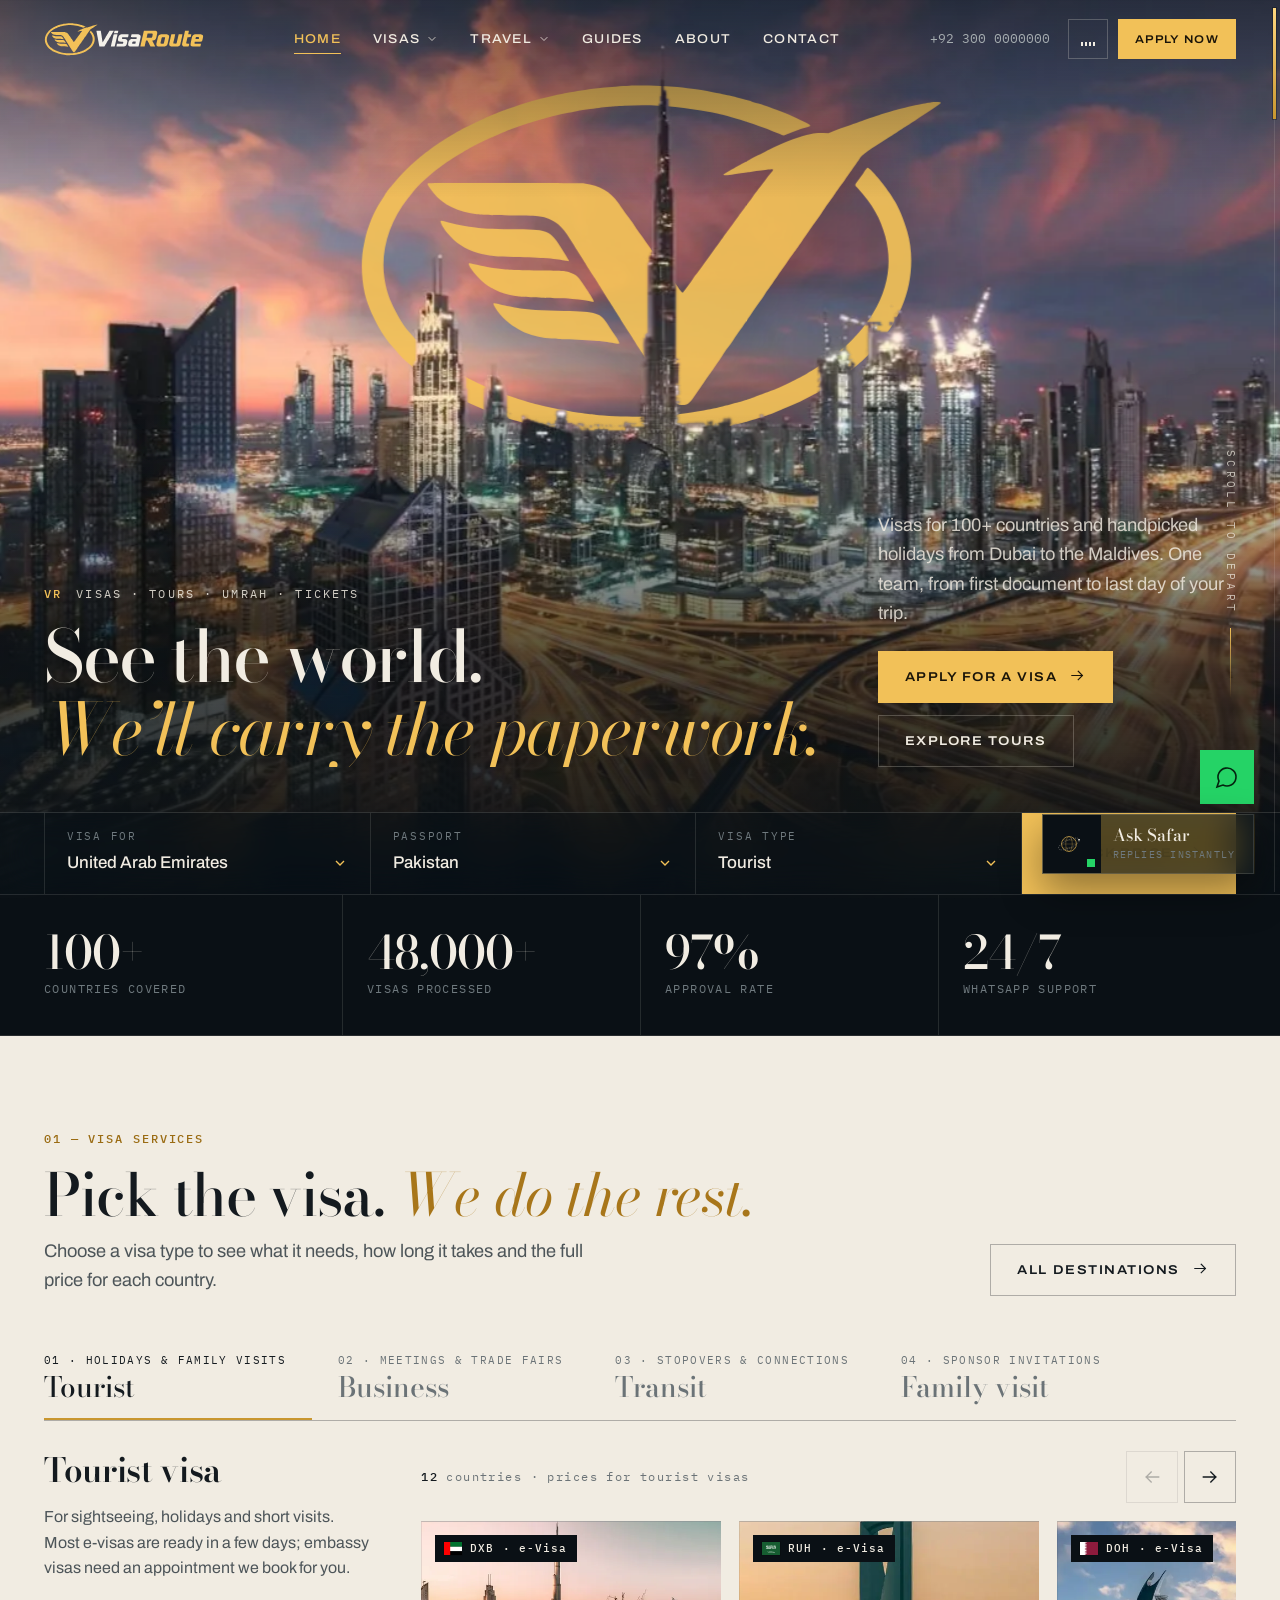
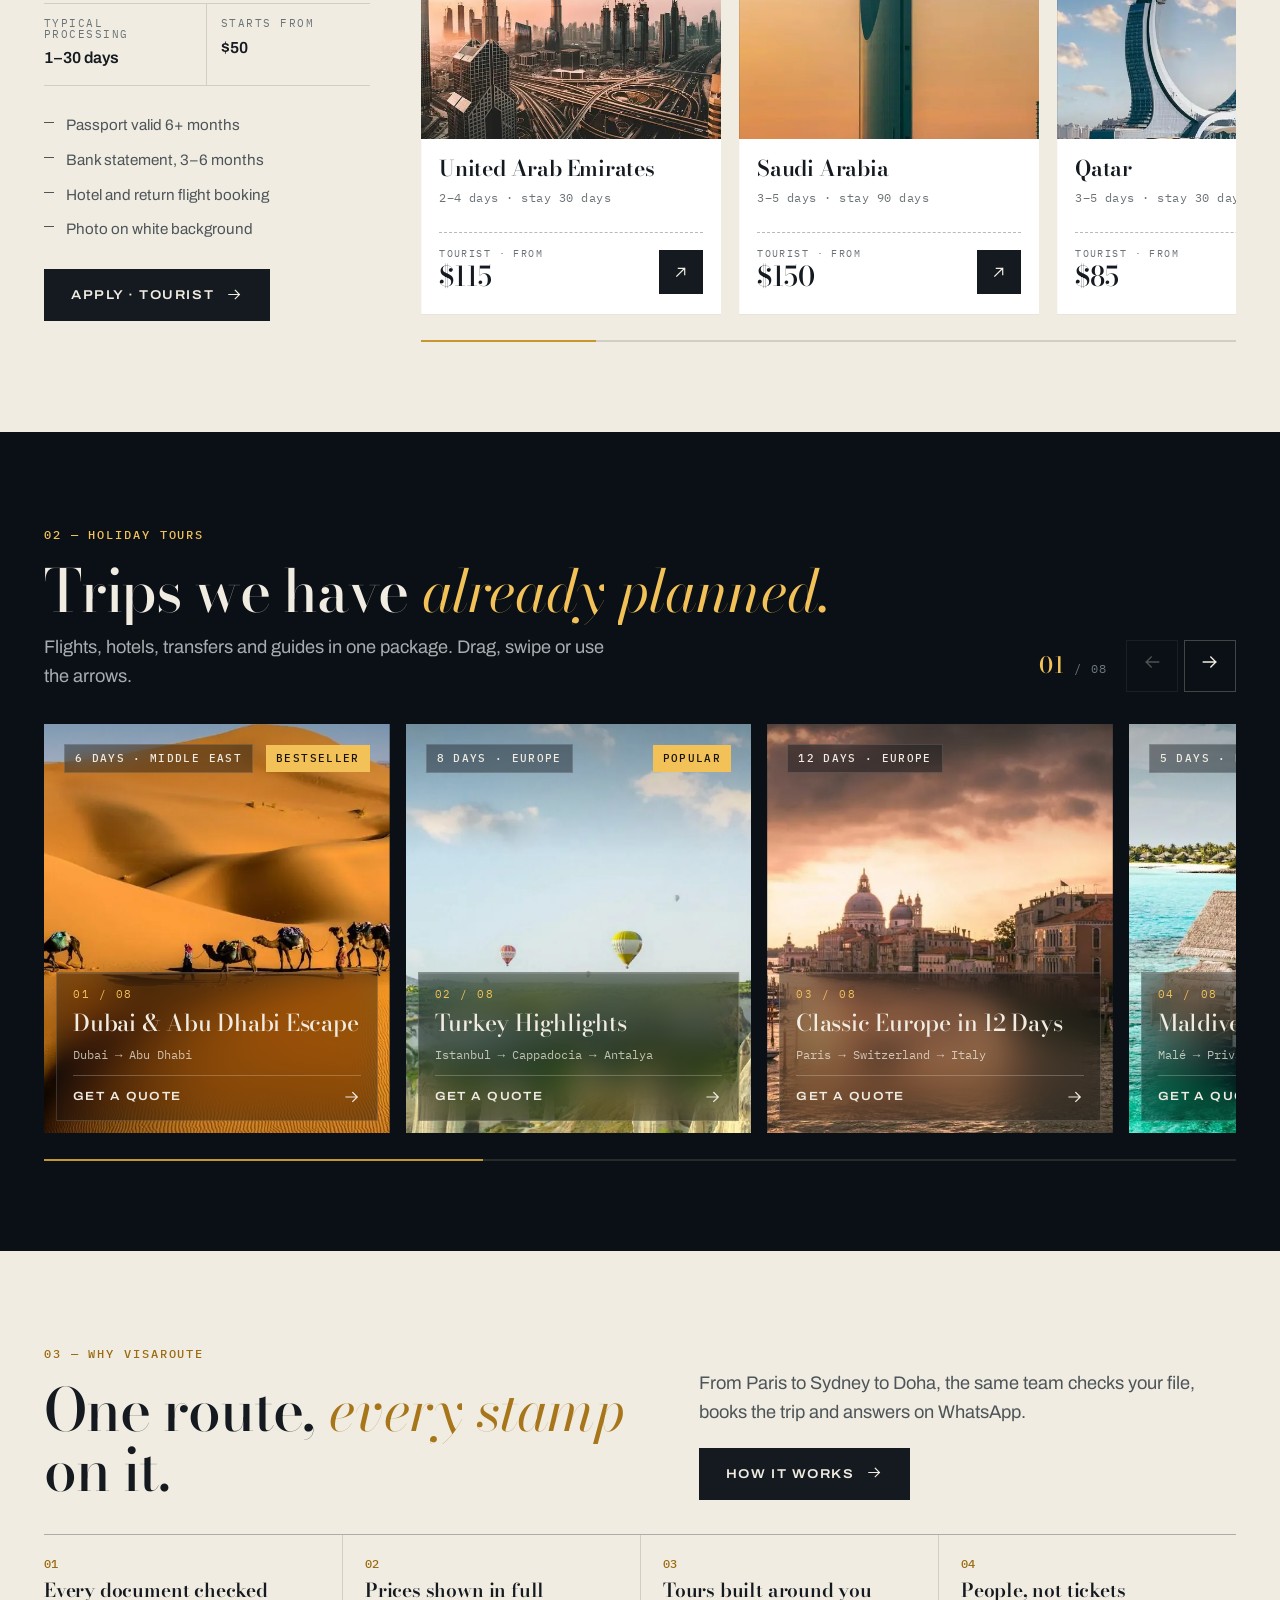
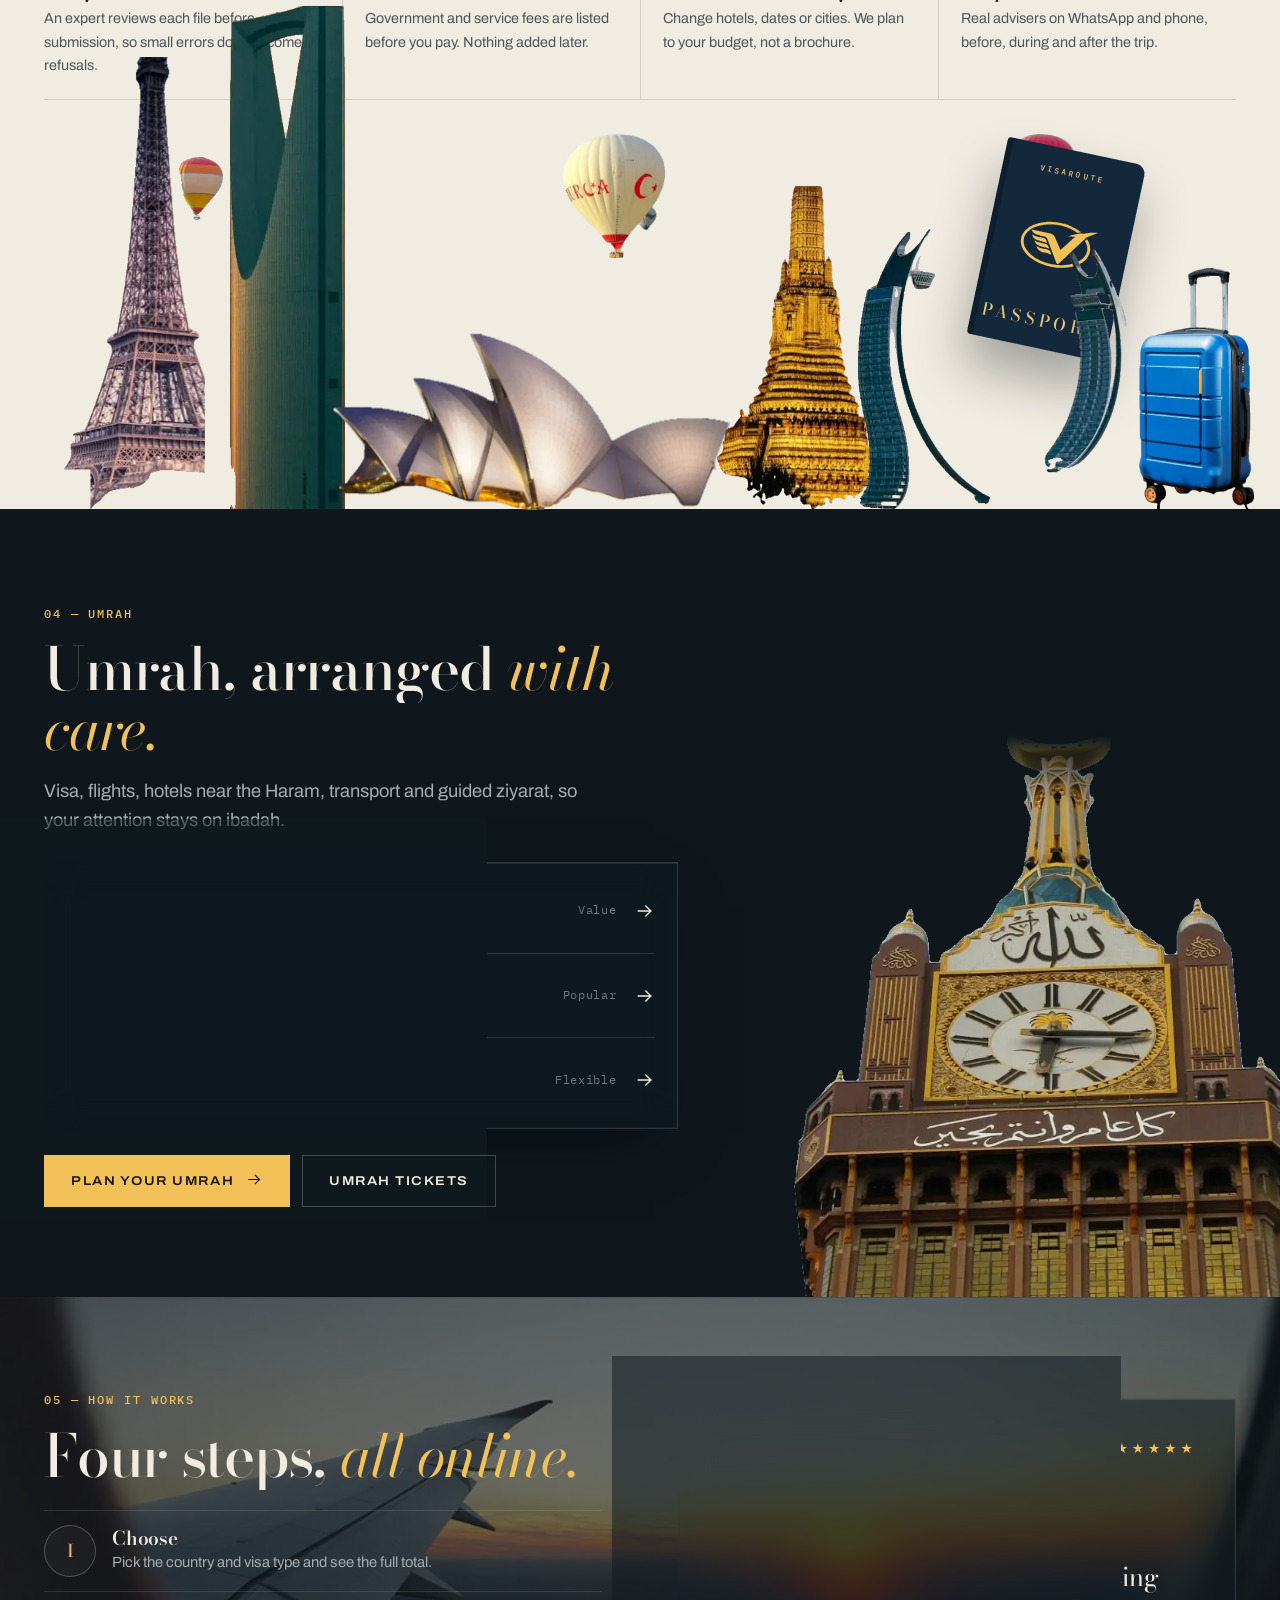
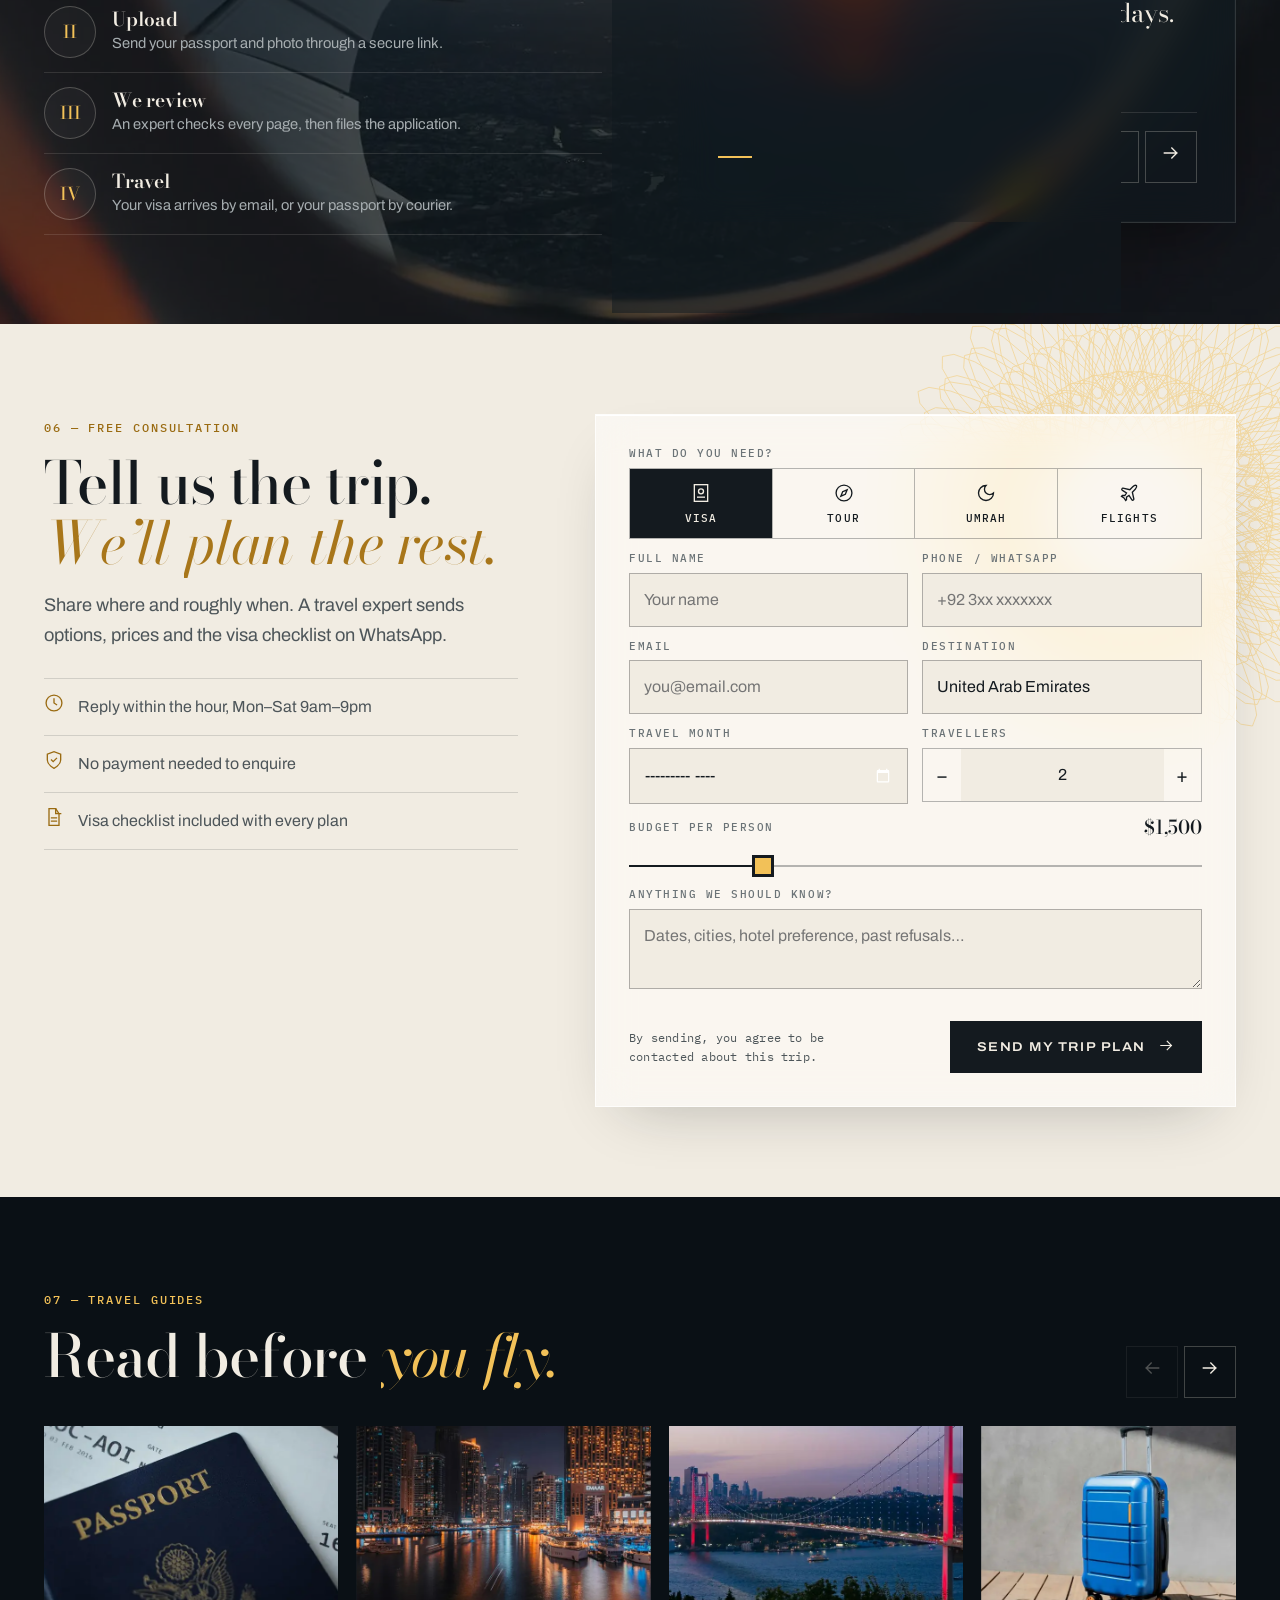
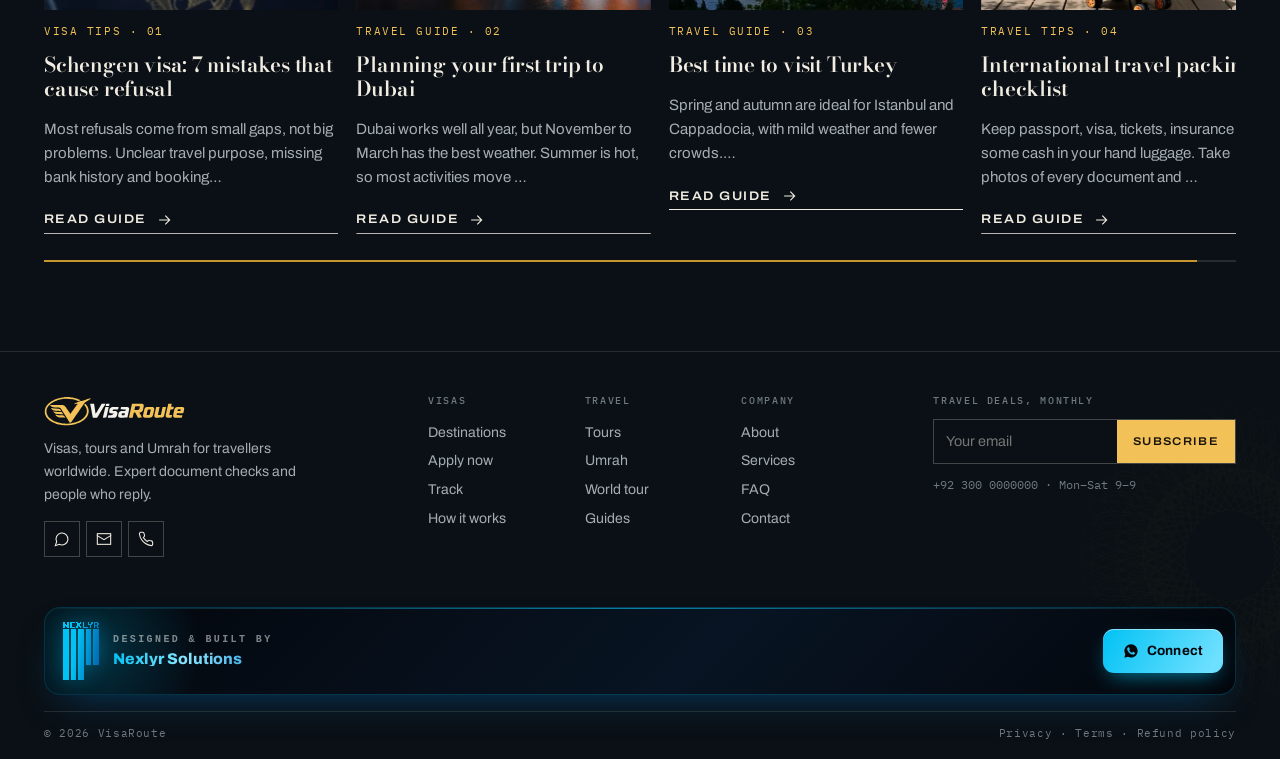
==== commit f76fe58b: "Shorter pages, glass surfaces, themed scrollbar, smoother motion Tours become a drag/arrow rail inst" ====
--- a/index.html
+++ b/index.html
@@ -47,24 +47,26 @@
  <div id="vpanels"></div>
 </div></section>
 
-<section class="hs" id="tours" aria-label="Holiday tours">
- <div class="hs-sticky">
-  <div class="wrap"><div class="hs-head"><div><span class="kicker">02 — Holiday tours</span><h2 class="split">Trips we have <em>already planned.</em></h2></div><div class="count"><b id="hsNow">01</b> / <span id="hsAll">08</span></div></div></div>
-  <div class="hs-track" id="hsTrack"></div>
-  <div class="hs-prog"><i id="hsProg"></i></div>
+<section class="tours-sec" id="tours"><div class="wrap">
+ <div class="rail-wrap" data-rail>
+  <div class="sec-head"><div><span class="kicker">02 — Holiday tours</span><h2 class="split">Trips we have <em>already planned.</em></h2><p class="sub">Flights, hotels, transfers and guides in one package. Drag, swipe or use the arrows.</p></div><div class="rail-side"><span class="count"><b id="hsNow">01</b> / <span id="hsAll">08</span></span><div class="rail-nav"><button type="button" aria-label="Previous"><i data-ic="arrow"></i></button><button type="button" aria-label="Next"><i data-ic="arrow"></i></button></div></div></div>
+  <div class="rail tours-rail" id="hsTrack"></div>
+  <div class="rail-bar"><i></i></div>
  </div>
-</section>
+</div></section>
 
 <section class="paper atlas" id="why"><div class="wrap">
- <div class="atlas-grid">
-  <div><span class="kicker">03 — Why VisaRoute</span><h2 class="split">One route, <em>every stamp</em> on it.</h2><p class="sub">From Paris to Sydney to Doha, the same team checks your file, books the trip and answers on WhatsApp.</p><a class="btn" href="how-it-works.html">How it works <i data-ic="arrow"></i></a></div>
-  <ol class="promise">
-   <li><h3>Every document checked</h3><p>An expert reviews each file before submission, so small errors don’t turn into refusals.</p></li>
-   <li><h3>Prices shown in full</h3><p>Government and service fees are listed before you pay. Nothing is added later.</p></li>
+ <div class="atlas-head">
+  <div><span class="kicker">03 — Why VisaRoute</span><h2 class="split">One route, <em>every stamp</em> on it.</h2></div>
+  <div><p class="sub">From Paris to Sydney to Doha, the same team checks your file, books the trip and answers on WhatsApp.</p><a class="btn" href="how-it-works.html">How it works <i data-ic="arrow"></i></a></div>
+ </div>
+ <ol class="promise">
+   <li><h3>Every document checked</h3><p>An expert reviews each file before submission, so small errors don’t become refusals.</p></li>
+   <li><h3>Prices shown in full</h3><p>Government and service fees are listed before you pay. Nothing added later.</p></li>
    <li><h3>Tours built around you</h3><p>Change hotels, dates or cities. We plan to your budget, not a brochure.</p></li>
    <li><h3>People, not tickets</h3><p>Real advisers on WhatsApp and phone, before, during and after the trip.</p></li>
   </ol>
- </div></div>
+ </div>
  <div class="landmarks" id="landmarks" aria-hidden="true">
   <div class="float b2" data-speed=".5"><img src="images/cut/balloon-2.webp" alt="" loading="lazy"></div>
   <div class="float b0" data-speed=".35"><img src="images/cut/balloon-0.webp" alt="" loading="lazy"></div>
@@ -81,29 +83,33 @@
 
 <section class="umrah-band" id="umrah"><img class="ct" src="images/cut/clocktower.webp" alt="" loading="lazy" data-speed=".15">
  <div class="wrap"><div class="u-copy"><span class="kicker">04 — Umrah</span><h2 class="split">Umrah, arranged <em>with care.</em></h2><p class="sub" style="margin-bottom:0">Visa, flights, hotels near the Haram, transport and guided ziyarat, so your attention stays on ibadah.</p>
-  <ul class="pkg-list" id="pkgList"></ul>
+  <div class="glass pkg-card"><ul class="pkg-list" id="pkgList"></ul></div>
   <div class="btns"><a class="btn" href="umrah.html">Plan your Umrah <i data-ic="arrow"></i></a><a class="btn ghost" href="umrah.html#tickets">Umrah tickets</a></div></div></div>
 </section>
 
-<section class="ink2"><div class="wrap">
- <span class="kicker">05 — How it works</span><h2 class="split">Four steps, <em>all online.</em></h2>
- <div class="route" style="margin-top:44px">
-  <div class="rs"><div class="dot">I</div><h3>Choose</h3><p>Pick the country and visa type and see the full total.</p></div>
-  <div class="rs"><div class="dot">II</div><h3>Upload</h3><p>Send your passport and photo through a secure link.</p></div>
-  <div class="rs"><div class="dot">III</div><h3>We review</h3><p>An expert checks every page, then files the application.</p></div>
-  <div class="rs"><div class="dot">IV</div><h3>Travel</h3><p>Your visa arrives by email or your passport by courier.</p></div>
- </div>
- <div class="quotes" style="margin-top:clamp(70px,9vw,110px)">
-  <div class="q"><div class="stars">★★★★★</div><p>My Schengen file was refused once before. VisaRoute spotted two missing papers and I was approved in nine days.</p><div class="who"><b>Ayesha K.</b>Karachi → Italy</div></div>
-  <div class="q"><div class="stars">★★★★★</div><p>The Turkey tour was organised exactly as promised. Hotels, guides and transfers, no surprises.</p><div class="who"><b>Hamza R.</b>Lahore → Turkey</div></div>
-  <div class="q"><div class="stars">★★★★★</div><p>They handled every detail of our Maldives honeymoon and replied on WhatsApp within minutes.</p><div class="who"><b>Sana &amp; Bilal</b>Islamabad → Maldives</div></div>
+<section class="hw" id="how"><div class="hw-bg" data-src="images/world-tour.webp"></div><div class="wrap hw-grid">
+ <div><span class="kicker">05 — How it works</span><h2 class="split">Four steps, <em>all online.</em></h2>
+  <ol class="steps-v">
+   <li><span>I</span><div><h3>Choose</h3><p>Pick the country and visa type and see the full total.</p></div></li>
+   <li><span>II</span><div><h3>Upload</h3><p>Send your passport and photo through a secure link.</p></div></li>
+   <li><span>III</span><div><h3>We review</h3><p>An expert checks every page, then files the application.</p></div></li>
+   <li><span>IV</span><div><h3>Travel</h3><p>Your visa arrives by email, or your passport by courier.</p></div></li>
+  </ol></div>
+ <div class="qbox glass" id="qbox" aria-roledescription="carousel" aria-label="Traveller reviews">
+  <div class="q-top"><span class="kicker" style="margin:0">Travellers trust us</span><span class="stars">★★★★★</span></div>
+  <div class="q-stage">
+   <figure class="q on"><blockquote>My Schengen file was refused once before. VisaRoute spotted two missing papers and I was approved in nine days.</blockquote><figcaption><b>Ayesha K.</b>Karachi → Italy</figcaption></figure>
+   <figure class="q"><blockquote>The Turkey tour was organised exactly as promised. Hotels, guides and transfers, no surprises.</blockquote><figcaption><b>Hamza R.</b>Lahore → Turkey</figcaption></figure>
+   <figure class="q"><blockquote>They handled every detail of our Maldives honeymoon and replied on WhatsApp within minutes.</blockquote><figcaption><b>Sana &amp; Bilal</b>Islamabad → Maldives</figcaption></figure>
+  </div>
+  <div class="q-foot"><div class="q-dots"><button type="button" aria-label="Review 1" class="on"><i></i></button><button type="button" aria-label="Review 2"><i></i></button><button type="button" aria-label="Review 3"><i></i></button></div><div class="rail-nav"><button type="button" aria-label="Previous review" data-q="-1"><i data-ic="arrow"></i></button><button type="button" aria-label="Next review" data-q="1"><i data-ic="arrow"></i></button></div></div>
  </div>
 </div></section>
 
 <section id="plan" class="paper"><div class="wrap"><div class="plan">
  <div class="plan-copy"><span class="kicker">06 — Free consultation</span><h2 class="split">Tell us the trip. <em>We’ll plan the rest.</em></h2><p class="sub" style="margin-bottom:0">Share where and roughly when. A travel expert sends options, prices and the visa checklist on WhatsApp.</p>
   <ul><li><i data-ic="clock"></i>Reply within the hour, Mon–Sat 9am–9pm</li><li><i data-ic="shield"></i>No payment needed to enquire</li><li><i data-ic="doc"></i>Visa checklist included with every plan</li></ul></div>
- <form class="plan-card" id="planForm" novalidate>
+ <form class="plan-card glass" id="planForm" novalidate>
   <div class="form">
    <div class="full"><label>What do you need?</label><div class="seg" role="radiogroup" aria-label="Service">
     <label><input type="radio" name="svc" value="Visa" checked><span><i data-ic="passport"></i>Visa</span></label>
@@ -117,7 +123,7 @@
    <div><label for="p-m">Travel month</label><input id="p-m" type="month"></div>
    <div><label for="p-t">Travellers</label><div class="stepper"><button type="button" data-step="-1" aria-label="Fewer travellers">−</button><input id="p-t" type="number" min="1" max="30" value="2" inputmode="numeric"><button type="button" data-step="1" aria-label="More travellers">+</button></div></div>
    <div class="full"><div class="range-row"><label for="p-b" style="margin:0">Budget per person</label><output id="p-bo" for="p-b">$1,500</output></div><input id="p-b" type="range" min="200" max="6000" step="100" value="1500"></div>
-   <div class="full"><label for="p-x">Anything we should know?</label><textarea id="p-x" rows="3" placeholder="Dates, cities, hotel preference, past refusals…"></textarea></div>
+   <div class="full"><label for="p-x">Anything we should know?</label><textarea id="p-x" rows="2" placeholder="Dates, cities, hotel preference, past refusals…"></textarea></div>
   </div>
   <div class="form-foot"><p class="note">By sending, you agree to be contacted about this trip.</p><button class="btn" type="submit">Send my trip plan <i data-ic="arrow"></i></button></div>
  </form>
--- a/style.css
+++ b/style.css
@@ -27,7 +27,8 @@
  font-family:var(--f-text)
 }
 *,*:before,*:after{box-sizing:border-box;margin:0}
-html{overflow-x:clip;-webkit-text-size-adjust:100%;scrollbar-color:var(--gold-3) var(--ink);scrollbar-width:thin}
+html{overflow-x:clip;-webkit-text-size-adjust:100%;scrollbar-width:none}
+html::-webkit-scrollbar{width:0;height:0;display:none}
 html.lenis,html.lenis body{height:auto}
 .lenis.lenis-smooth{scroll-behavior:auto!important}
 .lenis.lenis-stopped{overflow:hidden}
@@ -46,7 +47,7 @@
 .scroll-meter i{position:absolute;inset:0;background:var(--gold);transform-origin:top;transform:scaleY(var(--sp,0))}
 
 .wrap{max-width:var(--wrap);margin:auto;padding:0 var(--gut);position:relative}
-section{padding:clamp(72px,10vw,132px) 0;position:relative}
+section{padding:clamp(56px,7vw,100px) 0;position:relative}
 main{position:relative;z-index:1}
 h1,h2,h3{font-family:var(--f-display);font-weight:500;line-height:1.02;letter-spacing:-.02em;overflow-wrap:break-word}
 h1{font-size:var(--t-h1)}
@@ -54,7 +55,7 @@
 h3{font-size:var(--t-h3);font-weight:600;letter-spacing:-.01em;line-height:1.15}
 h1 em,h2 em,h3 em{font-style:italic;font-weight:400;color:var(--gold)}
 p{color:var(--muted)}
-.sub{max-width:56ch;margin-bottom:44px;font-size:var(--t-lg);color:var(--muted)}
+.sub{max-width:56ch;margin-bottom:32px;font-size:var(--t-lg);color:var(--muted)}
 .kicker,.eyebrow{display:inline-block;font:500 var(--t-xs)/1.2 var(--f-mono);letter-spacing:.16em;text-transform:uppercase;color:var(--gold);margin-bottom:18px}
 .mono{font-family:var(--f-mono)}
 .gold{color:var(--gold)}
@@ -221,7 +222,7 @@
 .stat span{font:400 .72rem/1.4 var(--f-mono);letter-spacing:.12em;text-transform:uppercase;color:var(--dim)}
 
 /* section heads */
-.sec-head{display:flex;justify-content:space-between;align-items:flex-end;gap:32px;flex-wrap:wrap;margin-bottom:44px}
+.sec-head{display:flex;justify-content:space-between;align-items:flex-end;gap:32px;flex-wrap:wrap;margin-bottom:32px}
 .sec-head .sub{margin-bottom:0}
 .sec-head h2{margin-bottom:12px}
 
@@ -233,7 +234,7 @@
 .tabs button small{font:400 .7rem/1 var(--f-mono);letter-spacing:.12em;text-transform:uppercase}
 .tabs button[aria-selected="true"],.tabs button:hover{color:var(--text)}
 .tabs .ind{position:absolute;bottom:-1px;left:0;height:3px;background:var(--gold-3);transition:transform .6s var(--ease),width .6s var(--ease)}
-.panel{display:grid;grid-template-columns:minmax(260px,.8fr) 2fr;gap:clamp(24px,4vw,56px);padding-top:40px}
+.panel{display:grid;grid-template-columns:minmax(260px,.8fr) 2fr;gap:clamp(24px,4vw,56px);padding-top:30px}
 .panel[hidden]{display:none}
 .panel-info h3{font-size:clamp(1.6rem,2.6vw,2.2rem);margin-bottom:14px}
 .panel-info .facts-row{display:grid;grid-template-columns:1fr 1fr;border-top:1px solid var(--line);margin:22px 0}
@@ -242,9 +243,9 @@
 .panel-info .facts-row div:nth-child(even){padding-left:14px}
 .panel-info .facts-row span{display:block;font:400 .66rem/1 var(--f-mono);letter-spacing:.14em;text-transform:uppercase;color:var(--dim);margin-bottom:6px}
 .panel-info .facts-row b{font-weight:600}
-.panel-info ul{list-style:none;padding:0;margin-bottom:26px}
-.panel-info li{padding:8px 0 8px 22px;position:relative;font-size:.95rem;color:var(--muted)}
-.panel-info li:before{content:"";position:absolute;left:0;top:17px;width:10px;height:1px;background:currentColor}
+.panel-info ul{list-style:none;padding:0;margin-bottom:22px}
+.panel-info li{padding:5px 0 5px 22px;position:relative;font-size:.95rem;color:var(--muted)}
+.panel-info li:before{content:"";position:absolute;left:0;top:14px;width:10px;height:1px;background:currentColor}
 .panel-enter>*{animation:fadeup .7s var(--ease) backwards}
 .panel-enter>*:nth-child(2){animation-delay:.08s}
 
@@ -271,7 +272,7 @@
 /* visa card (rail) */
 .vcard{width:clamp(250px,24vw,300px);display:flex;flex-direction:column;background:var(--ink-3);color:var(--text);position:relative}
 .paper .vcard{background:#fff;color:var(--paper-ink);box-shadow:0 1px 0 var(--line-p)}
-.vcard .ph-img{aspect-ratio:4/3.1;overflow:hidden;position:relative;background:var(--ink-4)}
+.vcard .ph-img{aspect-ratio:4/2.9;overflow:hidden;position:relative;background:var(--ink-4)}
 .vcard .ph-img>div,.card .ph-img>div{position:absolute;inset:0;background:var(--bgi,none) center/cover;transform:scale(1.06);transition:transform 1.2s var(--ease),opacity .6s;opacity:0}
 .has>div,.ph-img.has>div{opacity:1}
 .vcard:hover .ph-img>div,.card:hover .ph-img>div{transform:scale(1.12)}
@@ -328,7 +329,7 @@
 .promise li:before{counter-increment:p;content:"0" counter(p);font:500 .78rem/1.8 var(--f-mono);color:#9A6B12;grid-row:span 2}
 .promise h3{font-size:1.35rem}
 .promise p{font-size:.96rem}
-.landmarks{position:relative;height:clamp(360px,44vw,620px);margin-top:clamp(20px,4vw,60px)}
+.landmarks{position:relative;height:clamp(260px,30vw,440px);margin-top:clamp(10px,2vw,30px)}
 .landmarks:after{content:"";position:absolute;left:0;right:0;bottom:0;height:1px;background:var(--paper-ink)}
 .lm{position:absolute;bottom:0;will-change:transform}
 .lm img{width:100%;height:auto}
@@ -435,12 +436,12 @@
 .ref{display:inline-block;font:500 1.3rem/1 var(--f-mono);letter-spacing:.14em;border:1px dashed currentColor;padding:12px 18px;margin:14px 0}
 
 /* guide card (rail) */
-.gcard{width:clamp(270px,30vw,400px);display:flex;flex-direction:column;gap:16px;position:relative}
-.gcard .ph-img{aspect-ratio:16/11;position:relative;overflow:hidden;background:var(--ink-3)}
+.gcard{width:clamp(250px,23vw,330px);display:flex;flex-direction:column;gap:16px;position:relative}
+.gcard .ph-img{aspect-ratio:16/10;position:relative;overflow:hidden;background:var(--ink-3)}
 .gcard .ph-img>div{position:absolute;inset:0;background:var(--bgi,none) center/cover;opacity:0;transition:opacity .6s,transform 1.2s var(--ease);transform:scale(1.04)}
 .gcard:hover .ph-img>div{transform:scale(1.1)}
 .gcard .cat{font:400 .7rem/1 var(--f-mono);letter-spacing:.14em;text-transform:uppercase;color:var(--gold)}
-.gcard h3{font-size:1.5rem}
+.gcard h3{font-size:1.3rem}
 .gcard p{font-size:.94rem}
 .gcard a.cover{position:absolute;inset:0}
 
@@ -721,3 +722,145 @@
 }
 
 @media (max-width:760px){.dock{transition:opacity .4s,transform .5s var(--ease)}html.ftr-in .dock{opacity:0;transform:translateY(20px);pointer-events:none}}
+
+/* =================== v3: glass, compact layout, custom scrollbar, motion =================== */
+:root{--glass:rgba(16,25,32,.52);--glass-2:rgba(16,25,32,.72);--glass-bd:rgba(241,236,226,.14);--glass-hi:inset 0 1px 0 rgba(255,255,255,.08),inset 0 0 0 1px rgba(255,255,255,.02);--blur:blur(18px) saturate(150%)}
+.glass{background:var(--glass);border:1px solid var(--glass-bd);box-shadow:var(--glass-hi),0 24px 60px -24px rgba(0,0,0,.5);-webkit-backdrop-filter:var(--blur);backdrop-filter:var(--blur)}
+.paper .glass{background:rgba(255,255,255,.55);border-color:rgba(255,255,255,.7);box-shadow:inset 0 1px 0 #fff,0 24px 60px -30px rgba(20,26,31,.3)}
+/* custom page scrollbar (themed, draggable) */
+.vsb{position:fixed;top:0;right:0;bottom:0;width:16px;z-index:96;opacity:.55;transition:opacity .5s}
+.vsb:hover,.vsb.on,.vsb.drag{opacity:1}
+.vsb:before{content:"";position:absolute;top:8px;bottom:8px;right:5px;width:1px;background:rgba(241,236,226,.12);transition:width .4s var(--ease),right .4s var(--ease),background .4s}
+.vsb:hover:before,.vsb.drag:before{width:8px;right:4px;background:rgba(16,25,32,.6);-webkit-backdrop-filter:var(--blur);backdrop-filter:var(--blur);border:1px solid var(--glass-bd)}
+.vsb i{position:absolute;right:4px;top:0;width:3px;min-height:40px;background:linear-gradient(var(--gold-2),var(--gold-3));box-shadow:0 0 0 1px rgba(10,16,21,.35);cursor:grab;transition:width .4s var(--ease),right .4s var(--ease)}
+.vsb:hover i,.vsb.drag i{width:8px;right:4px}
+.vsb.drag i{cursor:grabbing}
+html:not(.fine) .vsb{pointer-events:none;width:8px}
+html.drag-sb{user-select:none}
+.scroll-meter{display:none}
+/* hero finder as glass bar over the city */
+.finder-wrap{margin-top:-88px;background:rgba(10,16,21,.38);-webkit-backdrop-filter:var(--blur);backdrop-filter:var(--blur);border-top:1px solid var(--glass-bd)}
+.hero-copy{padding-bottom:calc(clamp(30px,5vh,56px) + 88px)}
+.finder>div:focus-within{background:rgba(255,255,255,.05)}
+.finder select option{color:var(--text)}
+/* header glass */
+#siteHdr.scrolled{background:rgba(10,16,21,.6);-webkit-backdrop-filter:blur(20px) saturate(160%);backdrop-filter:blur(20px) saturate(160%)}
+.dd{background:var(--glass-2);-webkit-backdrop-filter:blur(24px) saturate(160%);backdrop-filter:blur(24px) saturate(160%);border-color:var(--glass-bd)}
+.dd-side{background:rgba(255,255,255,.04)}
+.dd a:hover{background:rgba(255,255,255,.06)}
+.mnav{background:rgba(10,16,21,.86);-webkit-backdrop-filter:blur(26px) saturate(150%);backdrop-filter:blur(26px) saturate(150%)}
+#cb{background:var(--glass-2);-webkit-backdrop-filter:blur(26px) saturate(160%);backdrop-filter:blur(26px) saturate(160%);border-color:var(--glass-bd)}
+.cb-h{background:rgba(10,16,21,.4) url(images/guilloche.svg) right -60px center/200px no-repeat}
+.m.b{background:rgba(255,255,255,.06)}
+.cb-btn{background:var(--glass-2);-webkit-backdrop-filter:var(--blur);backdrop-filter:var(--blur);border-color:var(--glass-bd)}
+.box{background:rgba(255,255,255,.035);border-color:var(--glass-bd);box-shadow:var(--glass-hi);-webkit-backdrop-filter:var(--blur);backdrop-filter:var(--blur)}
+.ph .crumb,.ph h1,.ph p{position:relative}
+/* tours rail */
+.rail-side{display:flex;align-items:center;gap:18px}
+.rail-side .count{font:400 .78rem/1 var(--f-mono);letter-spacing:.12em;color:var(--dim)}
+.rail-side .count b{color:var(--gold);font:500 1.4rem/1 var(--f-display)}
+.tours-rail{gap:16px}
+.tours-rail .tcard{width:clamp(270px,27vw,370px);height:clamp(380px,32vw,450px)}
+.tcard:after{background:linear-gradient(180deg,rgba(10,16,21,.3),transparent 32%)}
+.tcard .top span{background:rgba(10,16,21,.4);-webkit-backdrop-filter:blur(10px);backdrop-filter:blur(10px);border:1px solid rgba(255,255,255,.14)}
+.tcard .bot{left:12px;right:12px;bottom:12px;padding:16px 16px 14px;background:rgba(10,16,21,.42);-webkit-backdrop-filter:blur(16px) saturate(150%);backdrop-filter:blur(16px) saturate(150%);border:1px solid rgba(255,255,255,.14);box-shadow:inset 0 1px 0 rgba(255,255,255,.1);transition:background .5s,transform .7s var(--ease)}
+.tcard:hover .bot{background:rgba(10,16,21,.62);transform:translateY(-4px)}
+.tcard h3{font-size:clamp(1.35rem,1.8vw,1.7rem)}
+.tcard .more{margin-top:12px;padding-top:12px}
+.tcard.end{padding:26px}
+.tcard.end h3{font-size:clamp(1.7rem,2.4vw,2.3rem)}
+/* atlas: head row + horizontal promises */
+.atlas-head{display:grid;grid-template-columns:1.1fr 1fr;gap:clamp(24px,5vw,80px);align-items:end;margin-bottom:34px}
+.atlas-head .sub{margin-bottom:20px}
+.atlas h2{font-size:clamp(2.3rem,4.6vw,4rem);margin:0}
+.promise{display:grid;grid-template-columns:repeat(4,1fr);border-top:1px solid var(--line-p2);border-bottom:1px solid var(--line-p)}
+.promise li{display:block;padding:22px 22px 22px 0;border-bottom:0}
+.promise li+li{padding-left:22px;border-left:1px solid var(--line-p)}
+.promise li:before{display:block;margin-bottom:10px;line-height:1}
+.promise h3{font-size:1.2rem;margin-bottom:6px}
+.promise p{font-size:.9rem}
+/* umrah */
+.pkg-card{padding:6px 22px;margin:26px 0}
+.pkg-card .pkg-list{margin:0;border-top:0}
+.pkg-list li:last-child a{border-bottom:0}
+.pkg-list li a{padding:16px 0}
+.pkg-list b{font-size:1.3rem}
+.umrah-band .ct{width:min(40vw,560px)}
+/* how it works + reviews */
+.hw{overflow:hidden;background:var(--ink-2)}
+.hw-bg{position:absolute;inset:0;background:var(--bgi,none) center/cover;opacity:0;transition:opacity 1s}
+.hw-bg.has{opacity:.38}
+.hw:before{content:"";position:absolute;inset:0;z-index:0;background:linear-gradient(90deg,var(--ink-2) 30%,rgba(15,23,29,.55))}
+.hw .wrap{z-index:1}
+.hw-grid{display:grid;grid-template-columns:1fr 1fr;gap:clamp(30px,6vw,90px);align-items:center}
+.steps-v{list-style:none;padding:0;margin-top:24px;border-top:1px solid var(--line)}
+.steps-v li{display:grid;grid-template-columns:52px 1fr;gap:16px;align-items:center;padding:14px 0;border-bottom:1px solid var(--line);transition:padding .5s var(--ease)}
+.steps-v li:hover{padding-left:8px}
+.steps-v span{width:52px;height:52px;display:grid;place-items:center;border:1px solid var(--line-2);border-radius:50%;font:500 1.1rem/1 var(--f-display);color:var(--gold);background:rgba(255,255,255,.03)}
+.steps-v h3{font-size:1.2rem;margin-bottom:2px}
+.steps-v p{font-size:.92rem}
+.steps-v.sm{margin-top:12px}.steps-v.sm li{grid-template-columns:40px 1fr;padding:10px 0}.steps-v.sm span{width:40px;height:40px;font-size:.9rem}.steps-v.sm h3{font-size:1.05rem}.steps-v.sm p{font-size:.85rem}
+.qbox{padding:clamp(24px,3vw,40px);position:relative}
+.q-top{display:flex;justify-content:space-between;align-items:center;margin-bottom:22px}
+.q-stage{display:grid}
+.q-stage .q{grid-area:1/1;opacity:0;transform:translateX(24px);filter:blur(6px);transition:opacity .7s var(--ease),transform .9s var(--ease),filter .7s;pointer-events:none;padding:0;border:0;display:block}
+.q-stage .q.on{opacity:1;transform:none;filter:none;pointer-events:auto}
+.q-stage .q.out{transform:translateX(-24px)}
+.q blockquote{font:400 clamp(1.3rem,2vw,1.7rem)/1.4 var(--f-display);color:var(--text)}
+.q blockquote:before{content:"“";display:block;font-size:4.2rem;line-height:1;height:.5em;color:var(--gold);margin-bottom:8px}
+.q figcaption{margin-top:20px;font:400 .74rem/1.5 var(--f-mono);letter-spacing:.08em;color:var(--dim)}
+.q figcaption b{display:block;color:var(--text);font-weight:500}
+.q-foot{display:flex;justify-content:space-between;align-items:center;margin-top:26px;padding-top:18px;border-top:1px solid var(--line)}
+.q-dots{display:flex;gap:8px}
+.q-dots button{width:34px;height:20px;background:none;border:0;padding:0;cursor:pointer;display:flex;align-items:center}
+.q-dots i{display:block;width:100%;height:2px;background:var(--line-2);position:relative;overflow:hidden}
+.q-dots i:after{content:"";position:absolute;inset:0;background:var(--gold);transform:scaleX(0);transform-origin:left}
+.q-dots .on i:after{animation:qfill 6s linear forwards}
+.qbox.paused .q-dots .on i:after{animation-play-state:paused}
+@keyframes qfill{to{transform:scaleX(1)}}
+/* plan */
+.plan-card.glass{padding:clamp(20px,2.6vw,34px)}
+#plan{background:var(--paper) url(images/guilloche.svg) right -160px top -120px/620px no-repeat}
+.form{gap:14px}
+/* umrah page: form tabs + faq grid */
+.ftabs button{padding:12px 22px 14px 0}
+.ftabs button b{font-size:clamp(1.15rem,1.8vw,1.5rem)}
+.faq2{display:grid;grid-template-columns:1fr 1fr;column-gap:40px}
+.faq2 details:nth-child(2){border-top:1px solid var(--line-2)}
+/* smoother motion: image reveals, hero intro, page transitions */
+.rv-img{clip-path:inset(12% 0 0 0);opacity:0;transition:clip-path 1.2s var(--ease) var(--d,0s),opacity .8s var(--ease) var(--d,0s)}
+.rv-img.in{clip-path:inset(0);opacity:1}
+.scene .emb img{animation:embIn 1.8s .15s var(--ease) both}
+@keyframes embIn{from{opacity:0;transform:scale(.8) rotate(-6deg)}to{opacity:1;transform:none}}
+.scene .city{animation:cityIn 1.6s var(--ease) both}
+@keyframes cityIn{from{opacity:0;filter:blur(10px) brightness(.6)}to{opacity:1;filter:none}}
+.scene .sky{animation:skyIn 2.4s var(--ease) both}
+@keyframes skyIn{from{opacity:.2;filter:saturate(.4)}to{opacity:1;filter:none}}
+.pt{position:fixed;inset:0;z-index:200;pointer-events:none;display:grid;place-items:center;background:var(--ink);clip-path:inset(0 0 0 0);transition:clip-path .75s var(--ease-io)}
+.pt img{width:120px;opacity:1;transition:opacity .4s,transform .75s var(--ease)}
+.pt.gone{clip-path:inset(0 0 100% 0)}
+.pt.gone img{opacity:0;transform:translateY(-30px)}
+.pt.come{clip-path:inset(100% 0 0 0);transition:none}
+.pt.come.go{clip-path:inset(0);transition:clip-path .6s var(--ease-io)}
+.vcard,.gcard{transition:transform .7s var(--ease)}
+.vcard:hover{transform:translateY(-6px)}
+@media (max-width:980px){
+ .atlas-head,.hw-grid{grid-template-columns:1fr}
+ .promise{grid-template-columns:1fr 1fr}
+ .promise li:nth-child(3){padding-left:0;border-left:0}
+ .promise li:nth-child(-n+2){border-bottom:1px solid var(--line-p)}
+ .faq2{grid-template-columns:1fr}
+ .faq2 details:nth-child(2){border-top:0}
+}
+@media (max-width:760px){
+ .finder-wrap{margin-top:0;background:var(--ink)}
+ .hero-copy{padding-bottom:clamp(30px,5vh,56px)}
+ .tours-rail .tcard{width:78vw;height:420px}
+ .promise{grid-template-columns:1fr}
+ .promise li,.promise li+li{padding:16px 0;border-left:0;border-bottom:1px solid var(--line-p)}
+ .rail-side .count{display:none}
+ .landmarks{height:220px}
+}
+@media (prefers-reduced-motion:reduce){.rv-img{clip-path:none;opacity:1}.pt{display:none}}
+#um-pk{grid-template-columns:repeat(3,1fr)}
+@media (max-width:980px){#um-pk{grid-template-columns:repeat(auto-fill,minmax(260px,1fr))}}
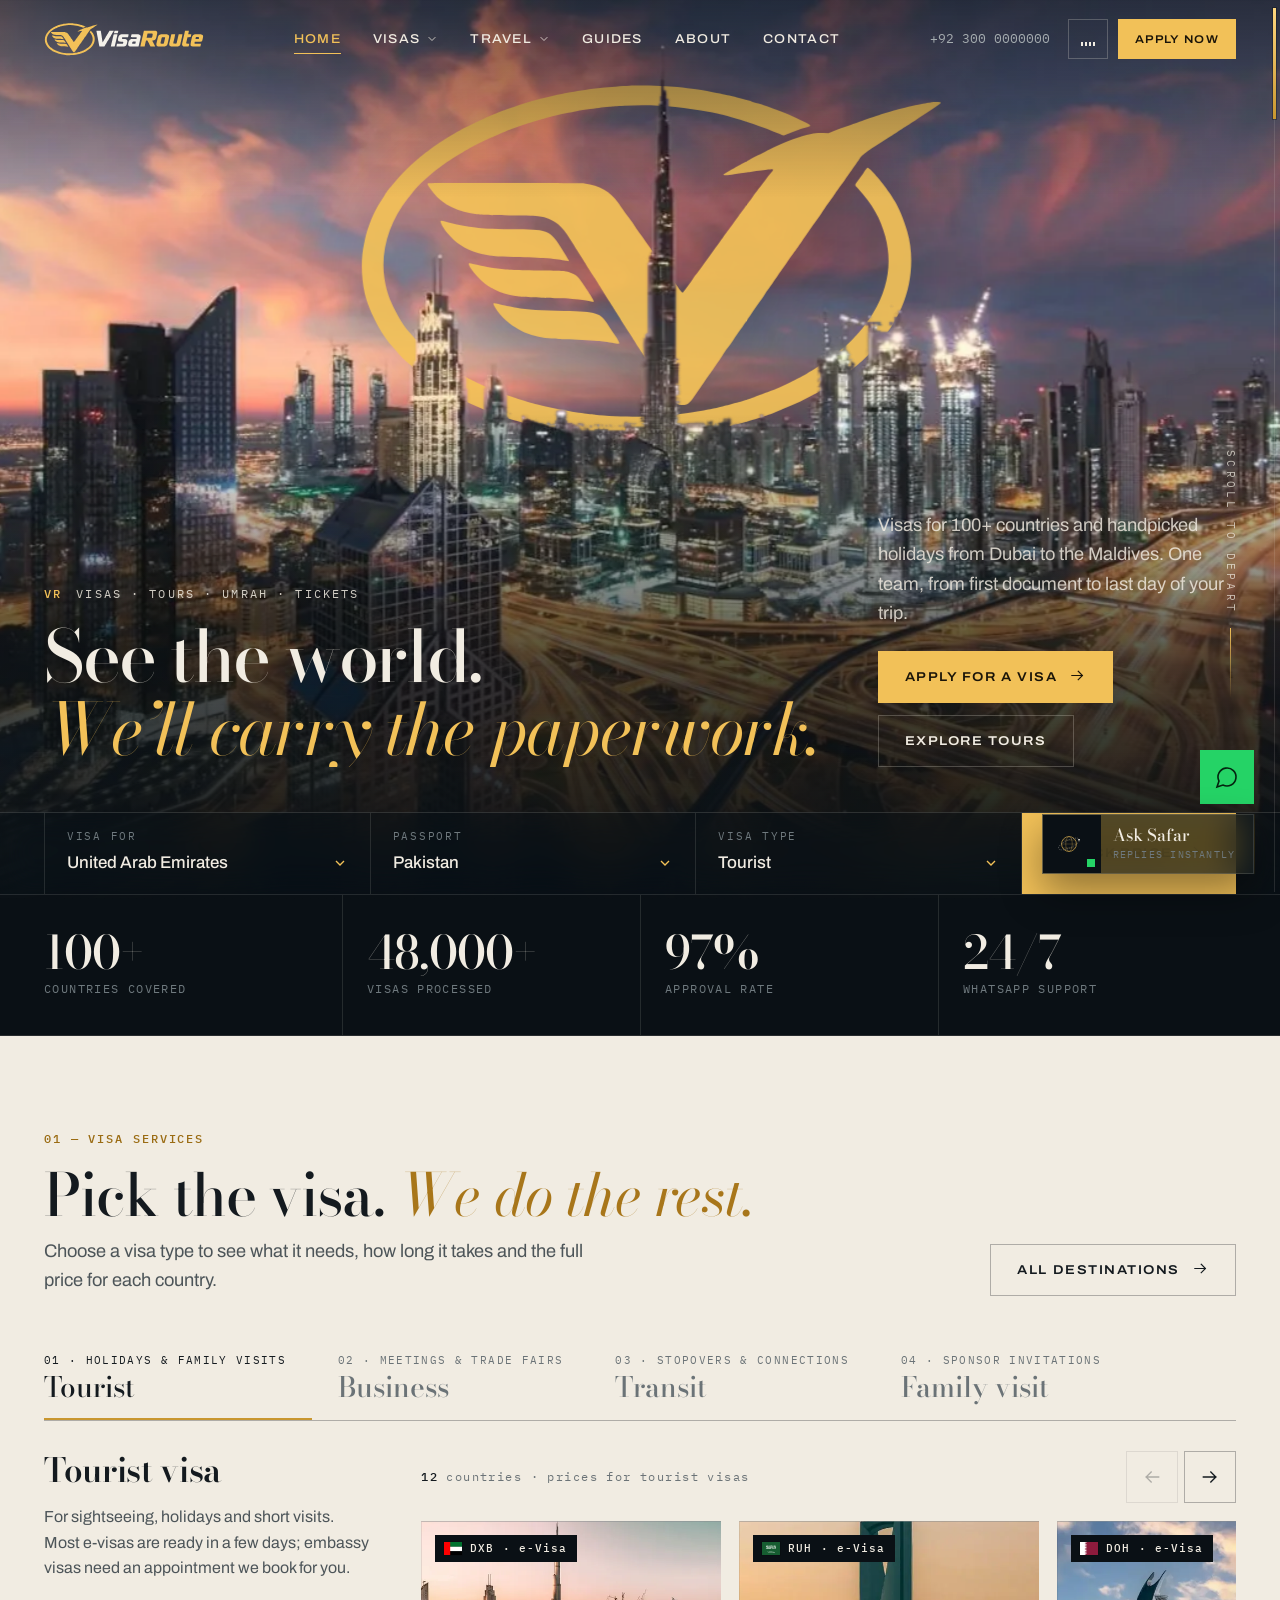
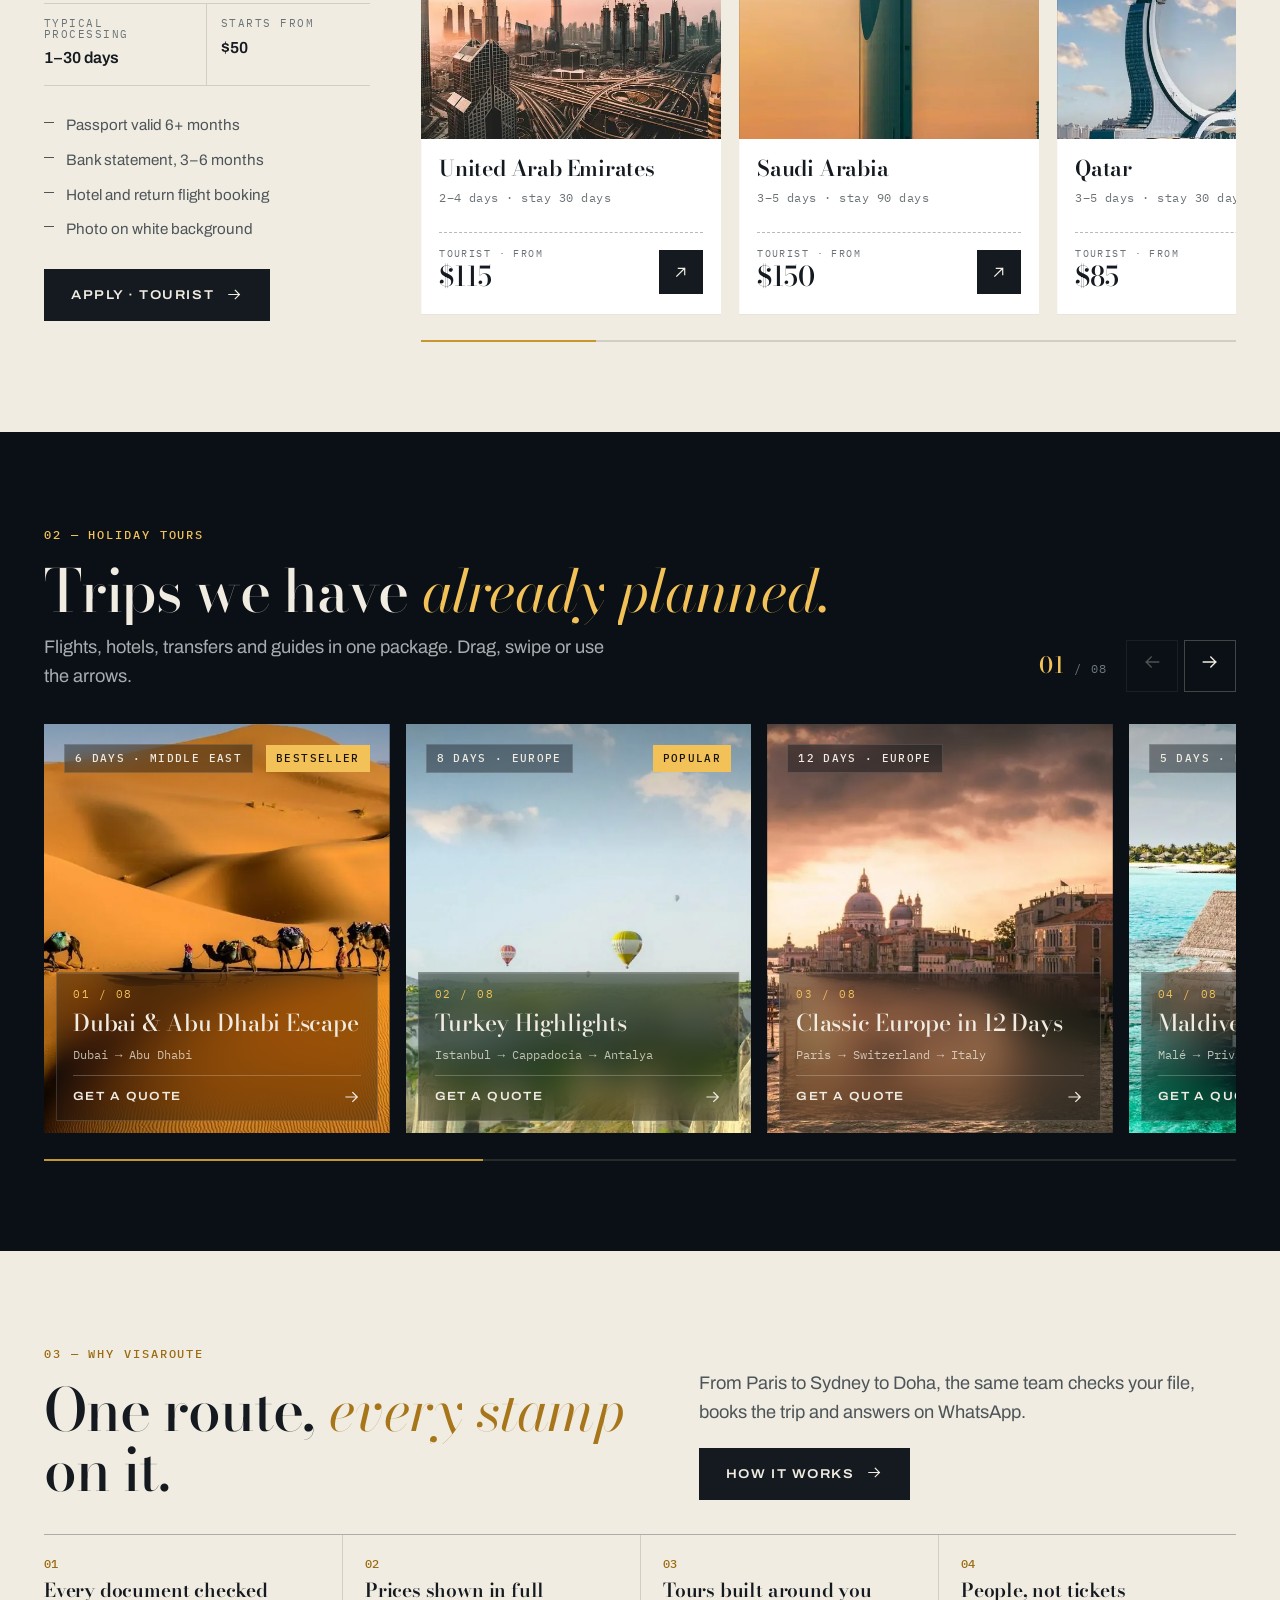
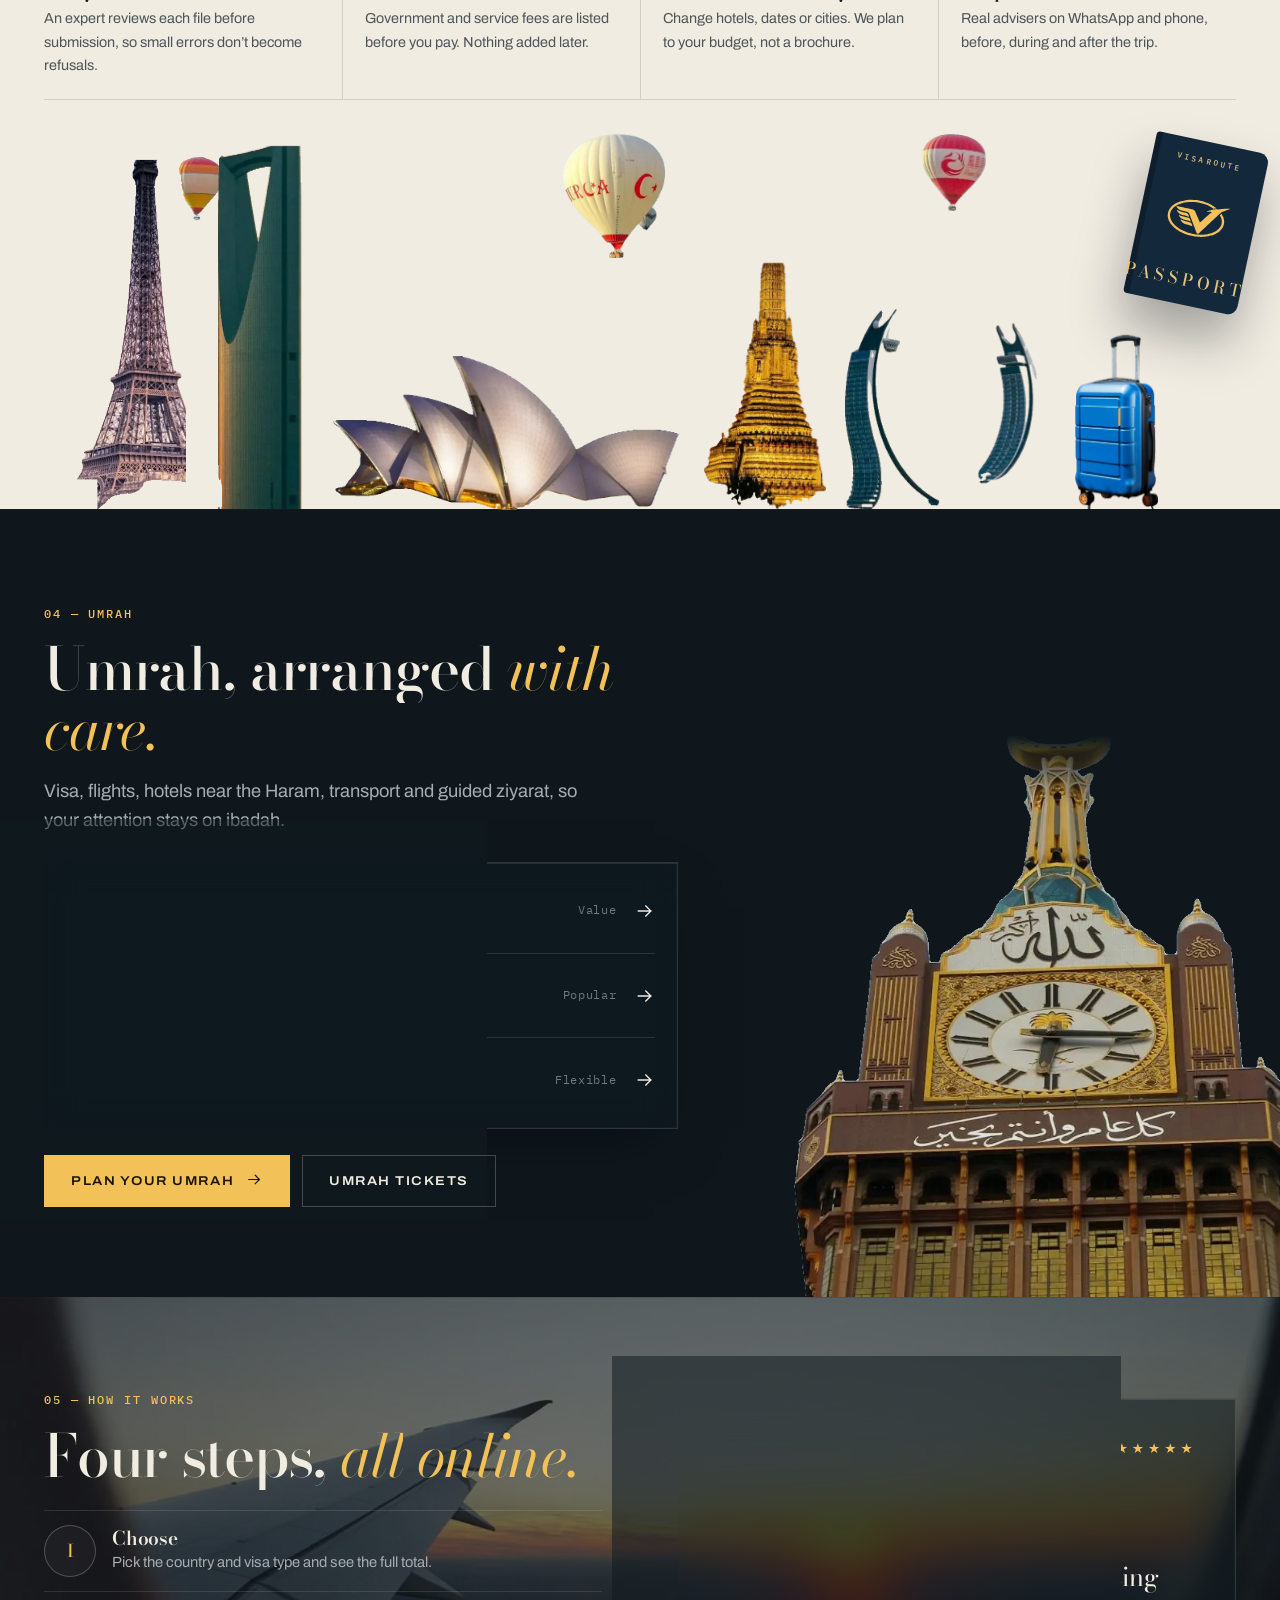
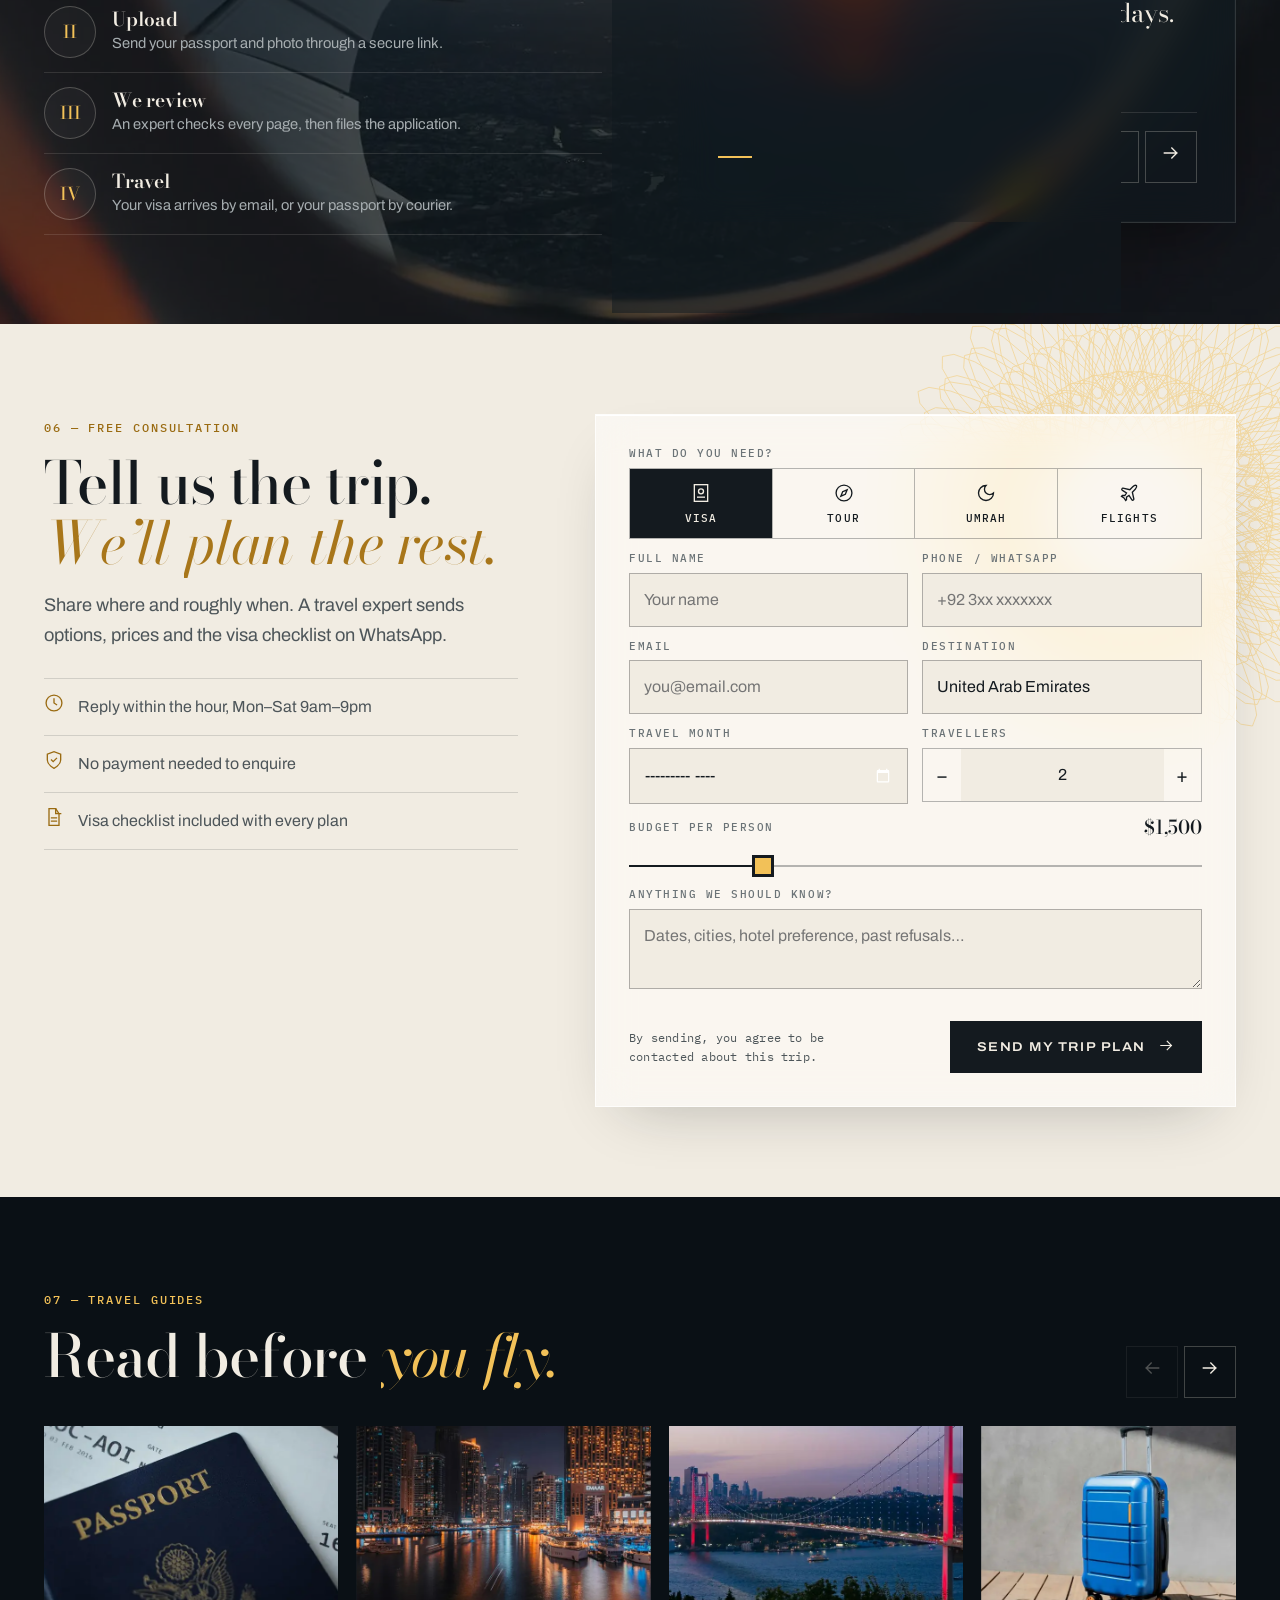
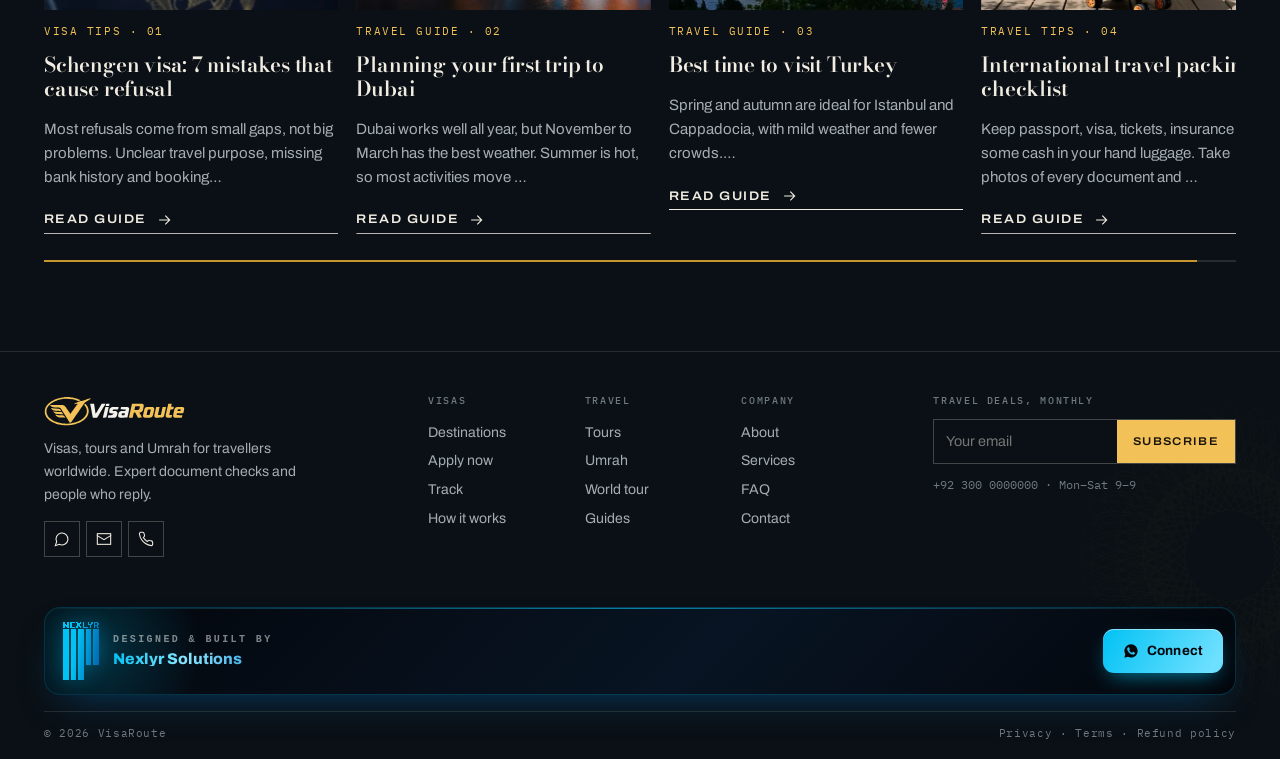
==== commit d6d9d6d5: "Clean URLs, share images and meta tags vercel.json cleanUrls hides .html; all links updated. Branded" ====
--- a/index.html
+++ b/index.html
@@ -7,7 +7,16 @@
 <link rel="preload" href="fonts/archivo.woff2" as="font" type="font/woff2" crossorigin>
 <link rel="preload" as="image" href="images/hero.webp" fetchpriority="high">
 <link rel="preload" as="image" href="images/cut/dubai-skyline.webp">
-<link rel="icon" href="images/favicon.svg" type="image/svg+xml"><link rel="stylesheet" href="style.css"></head>
+<!-- share -->
+<link rel="canonical" href="https://visaroute-beta.vercel.app/">
+<meta property="og:type" content="website"><meta property="og:site_name" content="VisaRoute"><meta property="og:locale" content="en_US">
+<meta property="og:title" content="VisaRoute – Visas, Tours &amp; Umrah Worldwide"><meta property="og:description" content="Visa services for 100+ countries, curated holiday tours, world tours and Umrah packages. Expert document checks and human support on WhatsApp."><meta property="og:url" content="https://visaroute-beta.vercel.app/">
+<meta property="og:image" content="https://visaroute-beta.vercel.app/images/og/home.jpg"><meta property="og:image:secure_url" content="https://visaroute-beta.vercel.app/images/og/home.jpg"><meta property="og:image:type" content="image/jpeg"><meta property="og:image:width" content="1200"><meta property="og:image:height" content="630"><meta property="og:image:alt" content="VisaRoute – Visas, Tours &amp; Umrah Worldwide">
+<meta name="twitter:card" content="summary_large_image"><meta name="twitter:title" content="VisaRoute – Visas, Tours &amp; Umrah Worldwide"><meta name="twitter:description" content="Visa services for 100+ countries, curated holiday tours, world tours and Umrah packages. Expert document checks and human support on WhatsApp."><meta name="twitter:image" content="https://visaroute-beta.vercel.app/images/og/home.jpg">
+<link rel="apple-touch-icon" href="/images/apple-touch-icon.png"><link rel="manifest" href="/site.webmanifest">
+<script type="application/ld+json">{"@context": "https://schema.org", "@type": "TravelAgency", "name": "VisaRoute", "url": "https://visaroute-beta.vercel.app/", "logo": "https://visaroute-beta.vercel.app/images/icon-512.png", "image": "https://visaroute-beta.vercel.app/images/og/home.jpg", "description": "Visa services for 100+ countries, holiday tours, world tours and Umrah packages.", "telephone": "+92 300 0000000", "email": "support@visaroute.com", "openingHours": "Mo-Sa 09:00-21:00", "areaServed": "Worldwide", "priceRange": "$$"}</script>
+<!-- /share -->
+<link rel="icon" href="/images/favicon.svg" type="image/svg+xml"><link rel="stylesheet" href="style.css"></head>
 <body data-page="home"><div id="hdr"></div>
 <main>
 <section class="hero" aria-labelledby="h-title">
@@ -24,7 +33,7 @@
   </div>
   <div class="hero-side">
    <p>Visas for 100+ countries and handpicked holidays from Dubai to the Maldives. One team, from first document to last day of your trip.</p>
-   <div class="btns"><a class="btn" href="apply.html">Apply for a visa <i data-ic="arrow"></i></a><a class="btn ghost" href="#tours">Explore tours</a></div>
+   <div class="btns"><a class="btn" href="/apply">Apply for a visa <i data-ic="arrow"></i></a><a class="btn ghost" href="#tours">Explore tours</a></div>
   </div>
  </div></div>
  <div class="hero-scroll">Scroll to depart</div>
@@ -42,7 +51,7 @@
 <div class="stats"><div class="wrap"><div class="stat"><b data-count="100" data-suf="+">100+</b><span>Countries covered</span></div><div class="stat"><b data-count="48000" data-suf="+">48,000+</b><span>Visas processed</span></div><div class="stat"><b data-count="97" data-suf="%">97%</b><span>Approval rate</span></div><div class="stat"><b>24/7</b><span>WhatsApp support</span></div></div></div>
 
 <section class="paper" id="visas"><div class="wrap">
- <div class="sec-head"><div><span class="kicker">01 — Visa services</span><h2 class="split">Pick the visa. <em>We do the rest.</em></h2><p class="sub">Choose a visa type to see what it needs, how long it takes and the full price for each country.</p></div><a class="btn dark" href="destinations.html">All destinations <i data-ic="arrow"></i></a></div>
+ <div class="sec-head"><div><span class="kicker">01 — Visa services</span><h2 class="split">Pick the visa. <em>We do the rest.</em></h2><p class="sub">Choose a visa type to see what it needs, how long it takes and the full price for each country.</p></div><a class="btn dark" href="/destinations">All destinations <i data-ic="arrow"></i></a></div>
  <div class="tabs" role="tablist" aria-label="Visa types" id="vtabs"></div>
  <div id="vpanels"></div>
 </div></section>
@@ -58,7 +67,7 @@
 <section class="paper atlas" id="why"><div class="wrap">
  <div class="atlas-head">
   <div><span class="kicker">03 — Why VisaRoute</span><h2 class="split">One route, <em>every stamp</em> on it.</h2></div>
-  <div><p class="sub">From Paris to Sydney to Doha, the same team checks your file, books the trip and answers on WhatsApp.</p><a class="btn" href="how-it-works.html">How it works <i data-ic="arrow"></i></a></div>
+  <div><p class="sub">From Paris to Sydney to Doha, the same team checks your file, books the trip and answers on WhatsApp.</p><a class="btn" href="/how-it-works">How it works <i data-ic="arrow"></i></a></div>
  </div>
  <ol class="promise">
    <li><h3>Every document checked</h3><p>An expert reviews each file before submission, so small errors don’t become refusals.</p></li>
@@ -84,7 +93,7 @@
 <section class="umrah-band" id="umrah"><img class="ct" src="images/cut/clocktower.webp" alt="" loading="lazy" data-speed=".15">
  <div class="wrap"><div class="u-copy"><span class="kicker">04 — Umrah</span><h2 class="split">Umrah, arranged <em>with care.</em></h2><p class="sub" style="margin-bottom:0">Visa, flights, hotels near the Haram, transport and guided ziyarat, so your attention stays on ibadah.</p>
   <div class="glass pkg-card"><ul class="pkg-list" id="pkgList"></ul></div>
-  <div class="btns"><a class="btn" href="umrah.html">Plan your Umrah <i data-ic="arrow"></i></a><a class="btn ghost" href="umrah.html#tickets">Umrah tickets</a></div></div></div>
+  <div class="btns"><a class="btn" href="/umrah">Plan your Umrah <i data-ic="arrow"></i></a><a class="btn ghost" href="/umrah#tickets">Umrah tickets</a></div></div></div>
 </section>
 
 <section class="hw" id="how"><div class="hw-bg" data-src="images/world-tour.webp"></div><div class="wrap hw-grid">
--- a/style.css
+++ b/style.css
@@ -864,3 +864,7 @@
 @media (prefers-reduced-motion:reduce){.rv-img{clip-path:none;opacity:1}.pt{display:none}}
 #um-pk{grid-template-columns:repeat(3,1fr)}
 @media (max-width:980px){#um-pk{grid-template-columns:repeat(auto-fill,minmax(260px,1fr))}}
+@media (min-width:761px){
+ .lm.eiffel{left:6%;width:8.5%}.lm.kingdom{left:17%;width:6.5%}.lm.opera{left:26%;width:27%}.lm.watarun{left:55%;width:9.5%}.lm.qatar{left:66%;width:15%}.lm.suitcase{left:84%;width:6.5%}
+ .float.pp{right:2%;left:auto;top:4%;width:9%}.float.b1{left:72%}
+}
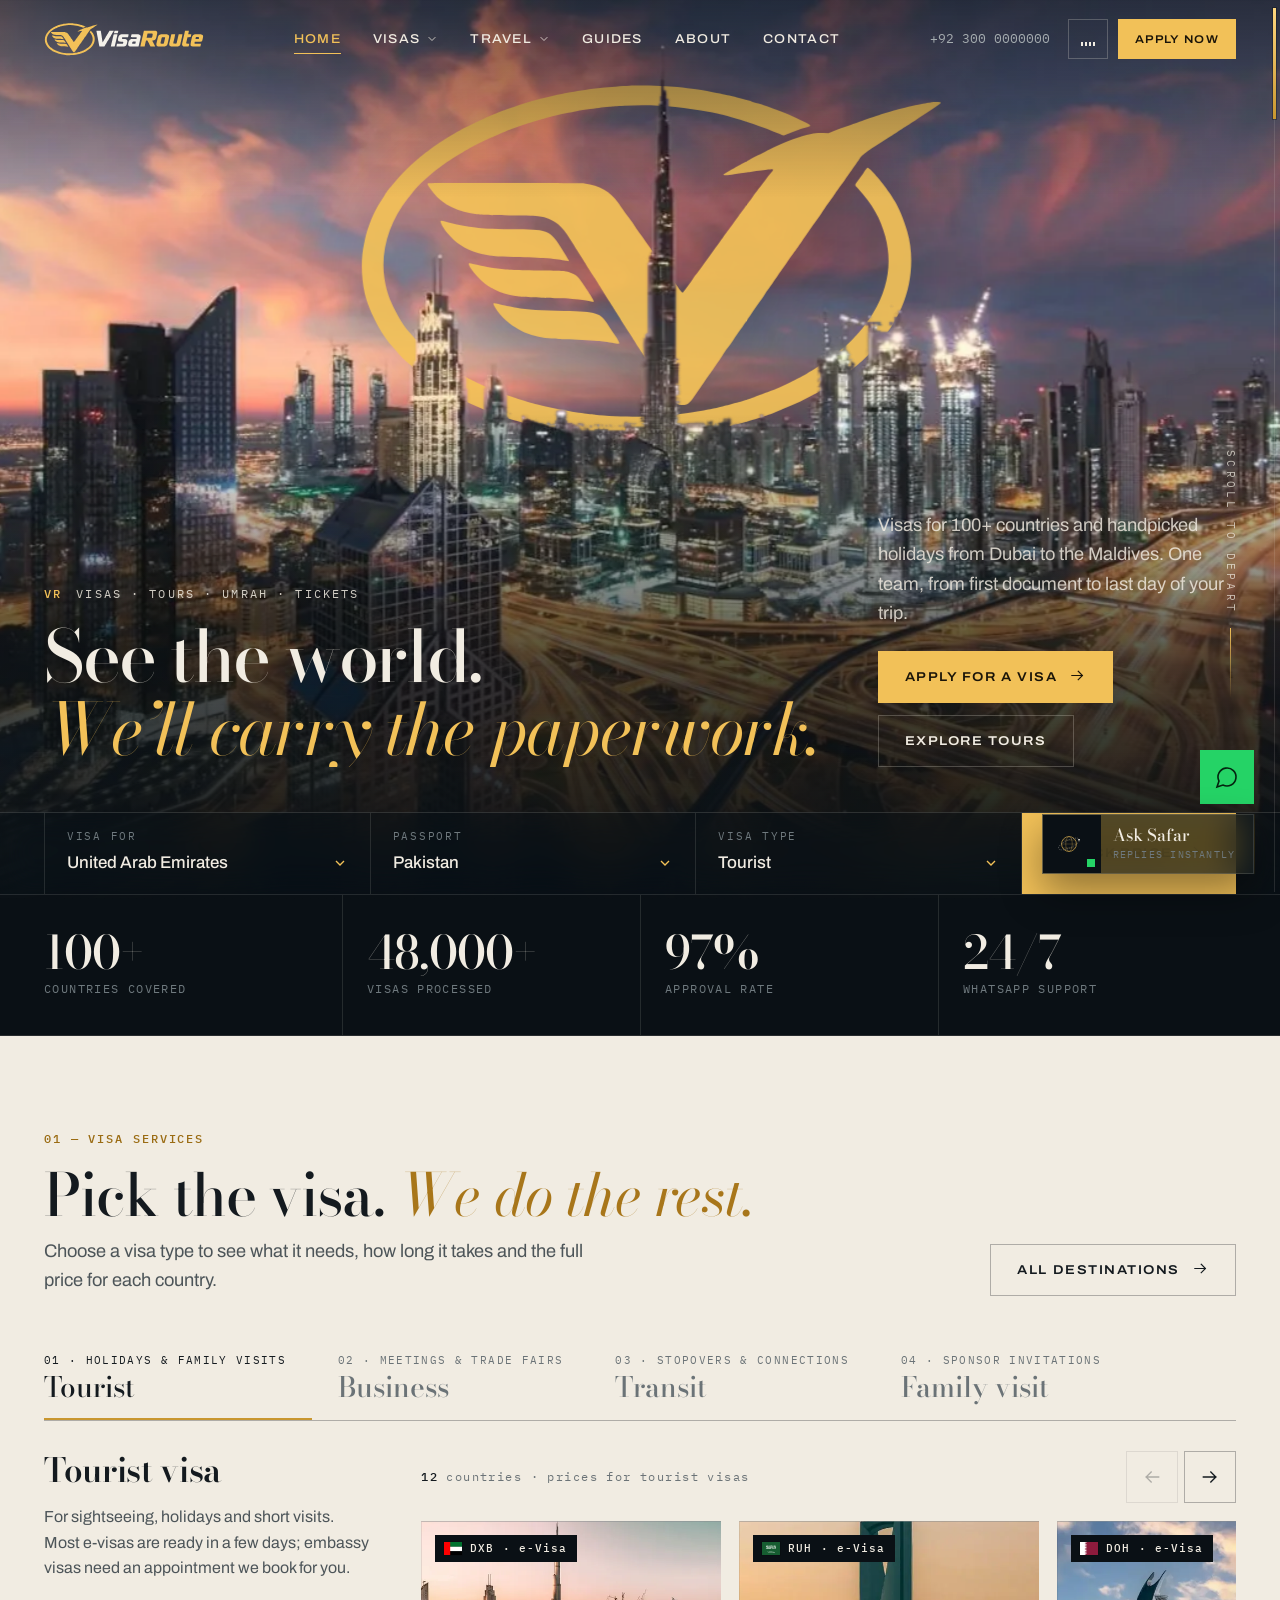
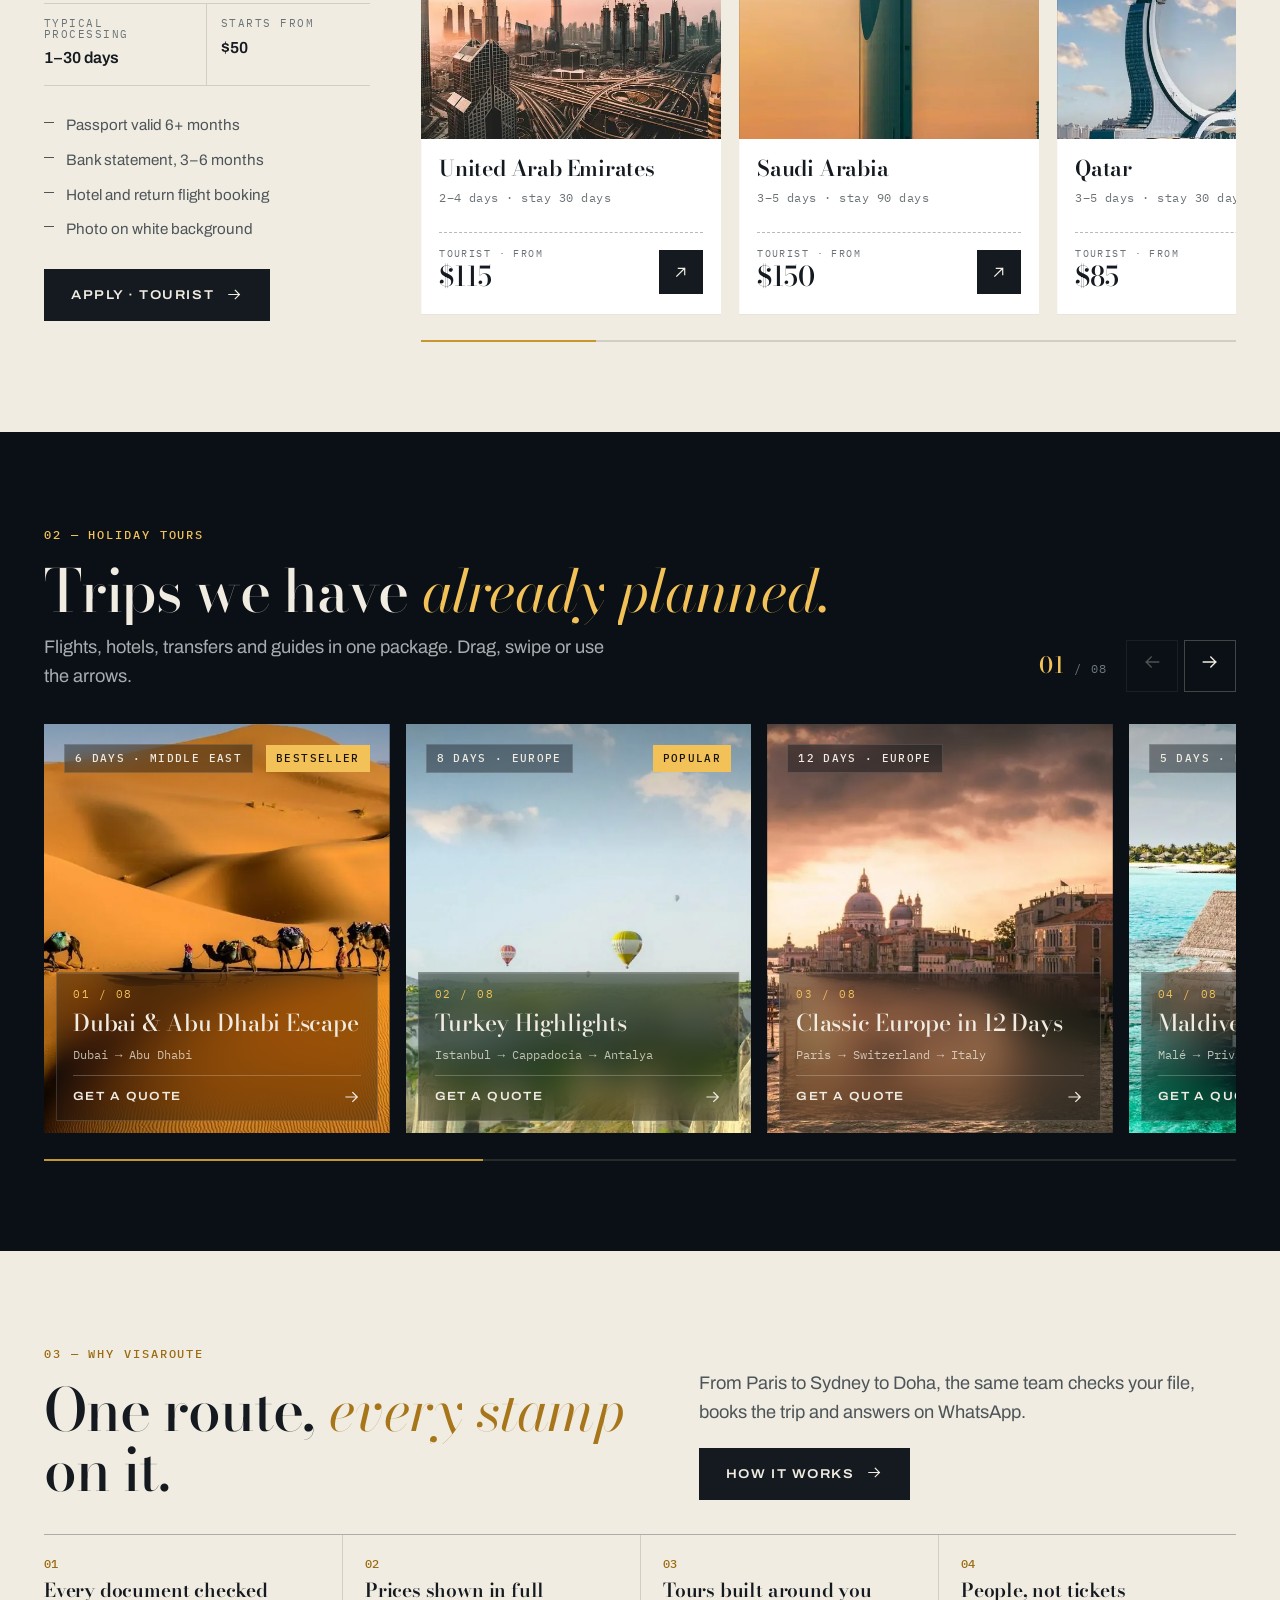
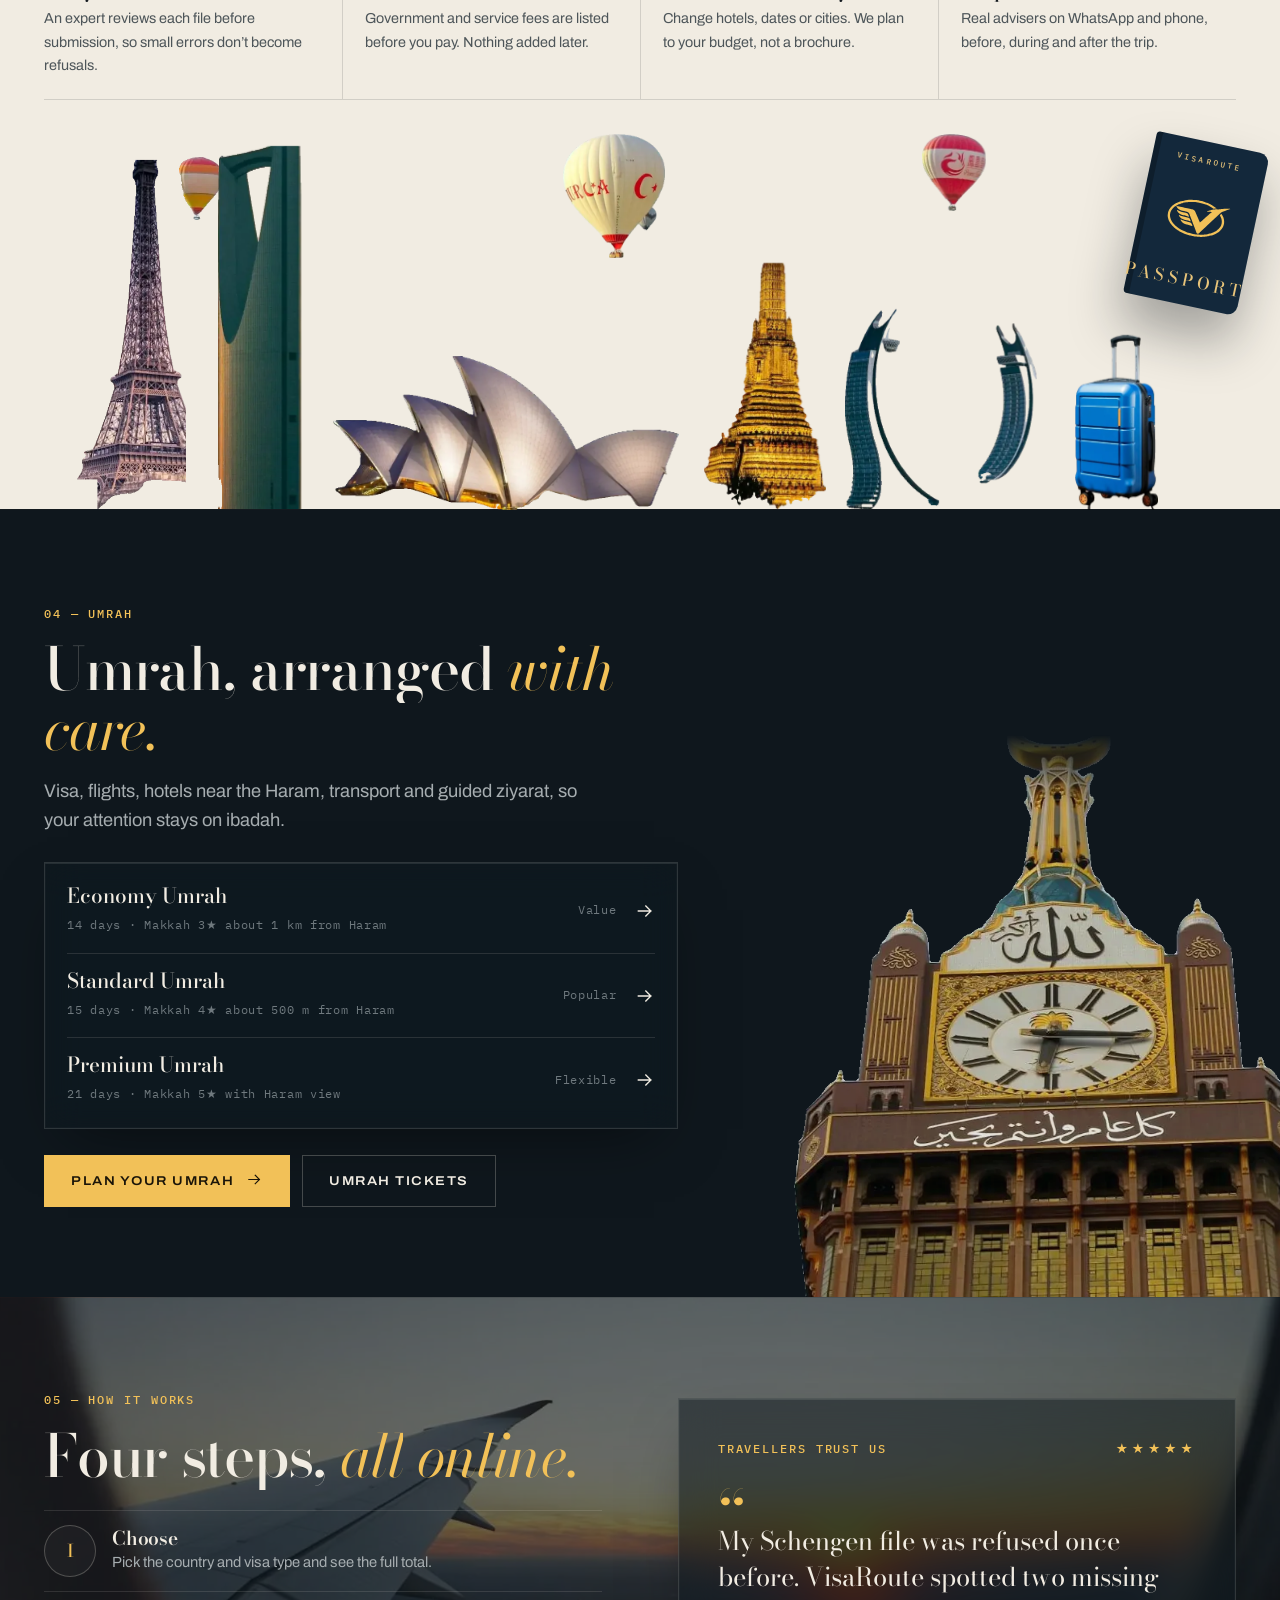
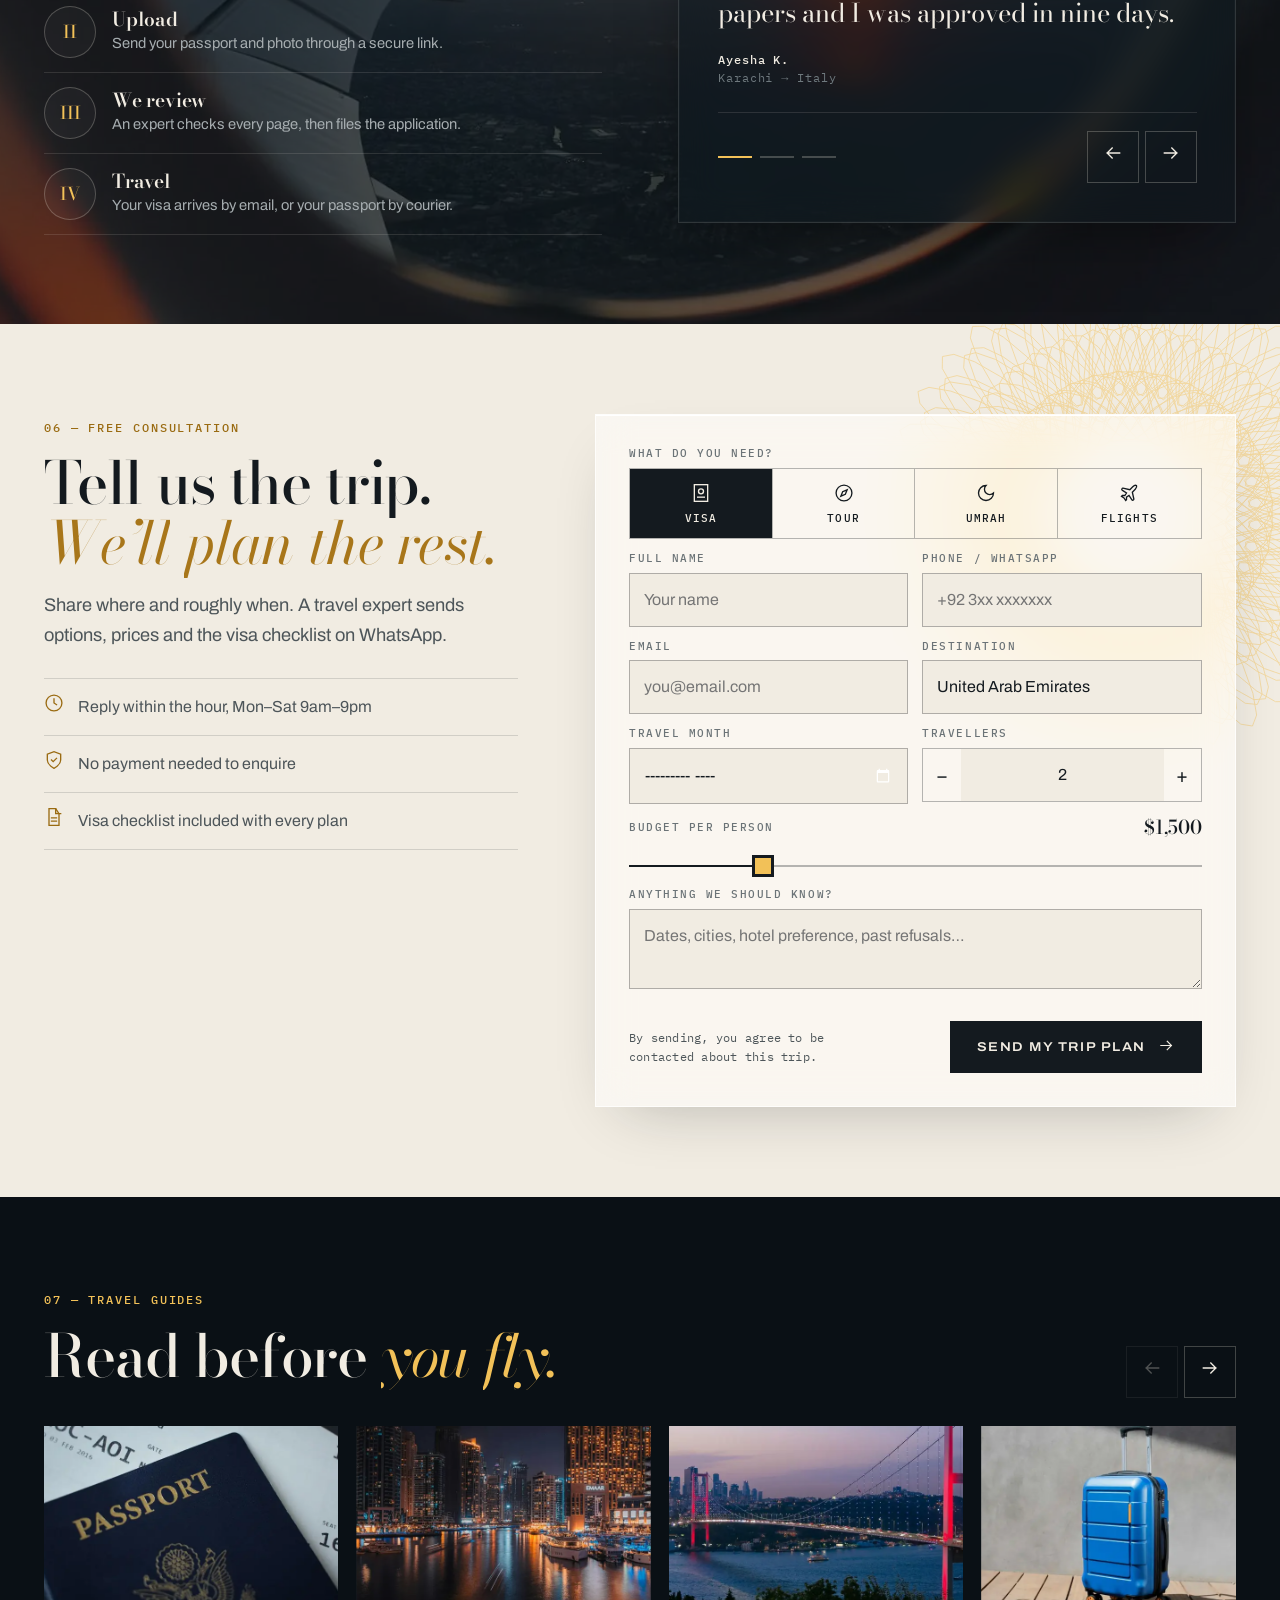
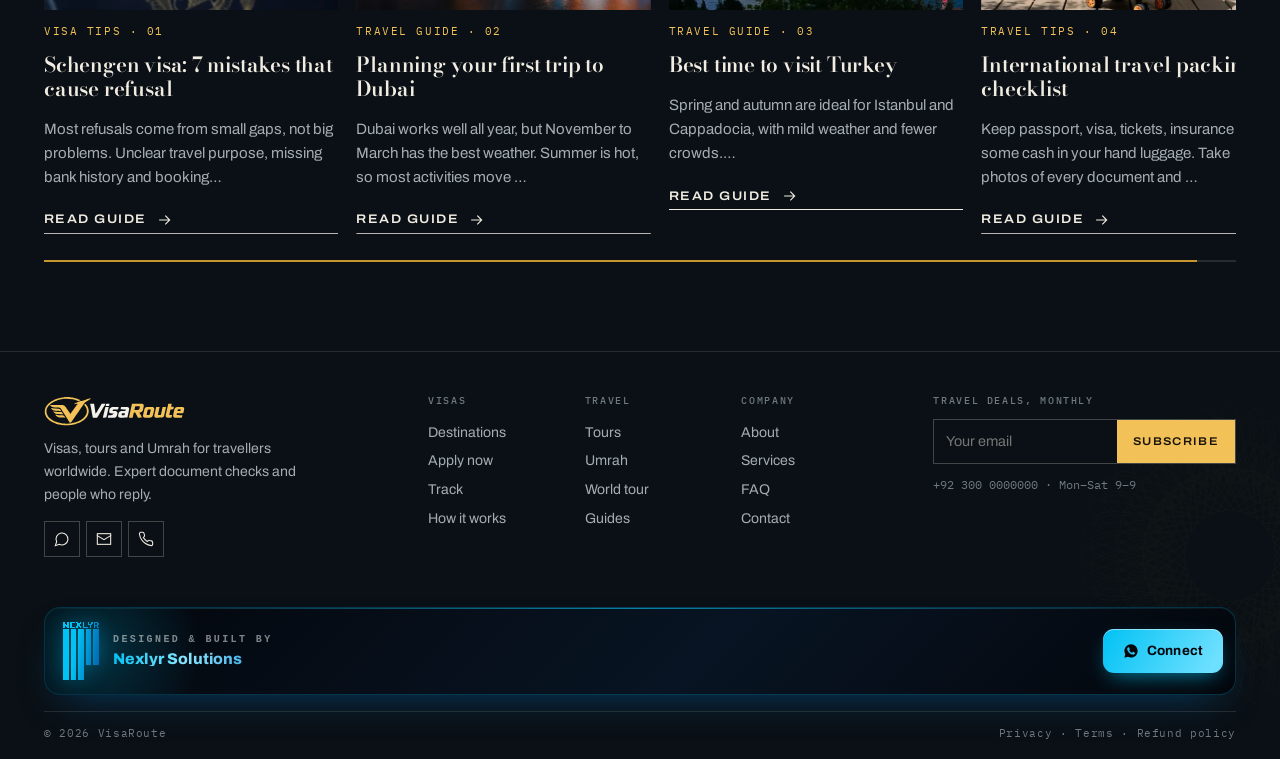
==== commit 9b9d2dd3: "Point share tags, sitemap and robots at visaroute.nexlyr.solutions Co-Authored-By: Claude Opus 5.5 <" ====
--- a/index.html
+++ b/index.html
@@ -8,13 +8,13 @@
 <link rel="preload" as="image" href="images/hero.webp" fetchpriority="high">
 <link rel="preload" as="image" href="images/cut/dubai-skyline.webp">
 <!-- share -->
-<link rel="canonical" href="https://visaroute-beta.vercel.app/">
+<link rel="canonical" href="https://visaroute.nexlyr.solutions/">
 <meta property="og:type" content="website"><meta property="og:site_name" content="VisaRoute"><meta property="og:locale" content="en_US">
-<meta property="og:title" content="VisaRoute – Visas, Tours &amp; Umrah Worldwide"><meta property="og:description" content="Visa services for 100+ countries, curated holiday tours, world tours and Umrah packages. Expert document checks and human support on WhatsApp."><meta property="og:url" content="https://visaroute-beta.vercel.app/">
-<meta property="og:image" content="https://visaroute-beta.vercel.app/images/og/home.jpg"><meta property="og:image:secure_url" content="https://visaroute-beta.vercel.app/images/og/home.jpg"><meta property="og:image:type" content="image/jpeg"><meta property="og:image:width" content="1200"><meta property="og:image:height" content="630"><meta property="og:image:alt" content="VisaRoute – Visas, Tours &amp; Umrah Worldwide">
-<meta name="twitter:card" content="summary_large_image"><meta name="twitter:title" content="VisaRoute – Visas, Tours &amp; Umrah Worldwide"><meta name="twitter:description" content="Visa services for 100+ countries, curated holiday tours, world tours and Umrah packages. Expert document checks and human support on WhatsApp."><meta name="twitter:image" content="https://visaroute-beta.vercel.app/images/og/home.jpg">
+<meta property="og:title" content="VisaRoute – Visas, Tours &amp; Umrah Worldwide"><meta property="og:description" content="Visa services for 100+ countries, curated holiday tours, world tours and Umrah packages. Expert document checks and human support on WhatsApp."><meta property="og:url" content="https://visaroute.nexlyr.solutions/">
+<meta property="og:image" content="https://visaroute.nexlyr.solutions/images/og/home.jpg"><meta property="og:image:secure_url" content="https://visaroute.nexlyr.solutions/images/og/home.jpg"><meta property="og:image:type" content="image/jpeg"><meta property="og:image:width" content="1200"><meta property="og:image:height" content="630"><meta property="og:image:alt" content="VisaRoute – Visas, Tours &amp; Umrah Worldwide">
+<meta name="twitter:card" content="summary_large_image"><meta name="twitter:title" content="VisaRoute – Visas, Tours &amp; Umrah Worldwide"><meta name="twitter:description" content="Visa services for 100+ countries, curated holiday tours, world tours and Umrah packages. Expert document checks and human support on WhatsApp."><meta name="twitter:image" content="https://visaroute.nexlyr.solutions/images/og/home.jpg">
 <link rel="apple-touch-icon" href="/images/apple-touch-icon.png"><link rel="manifest" href="/site.webmanifest">
-<script type="application/ld+json">{"@context": "https://schema.org", "@type": "TravelAgency", "name": "VisaRoute", "url": "https://visaroute-beta.vercel.app/", "logo": "https://visaroute-beta.vercel.app/images/icon-512.png", "image": "https://visaroute-beta.vercel.app/images/og/home.jpg", "description": "Visa services for 100+ countries, holiday tours, world tours and Umrah packages.", "telephone": "+92 300 0000000", "email": "support@visaroute.com", "openingHours": "Mo-Sa 09:00-21:00", "areaServed": "Worldwide", "priceRange": "$$"}</script>
+<script type="application/ld+json">{"@context": "https://schema.org", "@type": "TravelAgency", "name": "VisaRoute", "url": "https://visaroute.nexlyr.solutions/", "logo": "https://visaroute.nexlyr.solutions/images/icon-512.png", "image": "https://visaroute.nexlyr.solutions/images/og/home.jpg", "description": "Visa services for 100+ countries, holiday tours, world tours and Umrah packages.", "telephone": "+92 300 0000000", "email": "support@visaroute.com", "openingHours": "Mo-Sa 09:00-21:00", "areaServed": "Worldwide", "priceRange": "$$"}</script>
 <!-- /share -->
 <link rel="icon" href="/images/favicon.svg" type="image/svg+xml"><link rel="stylesheet" href="style.css"></head>
 <body data-page="home"><div id="hdr"></div>
